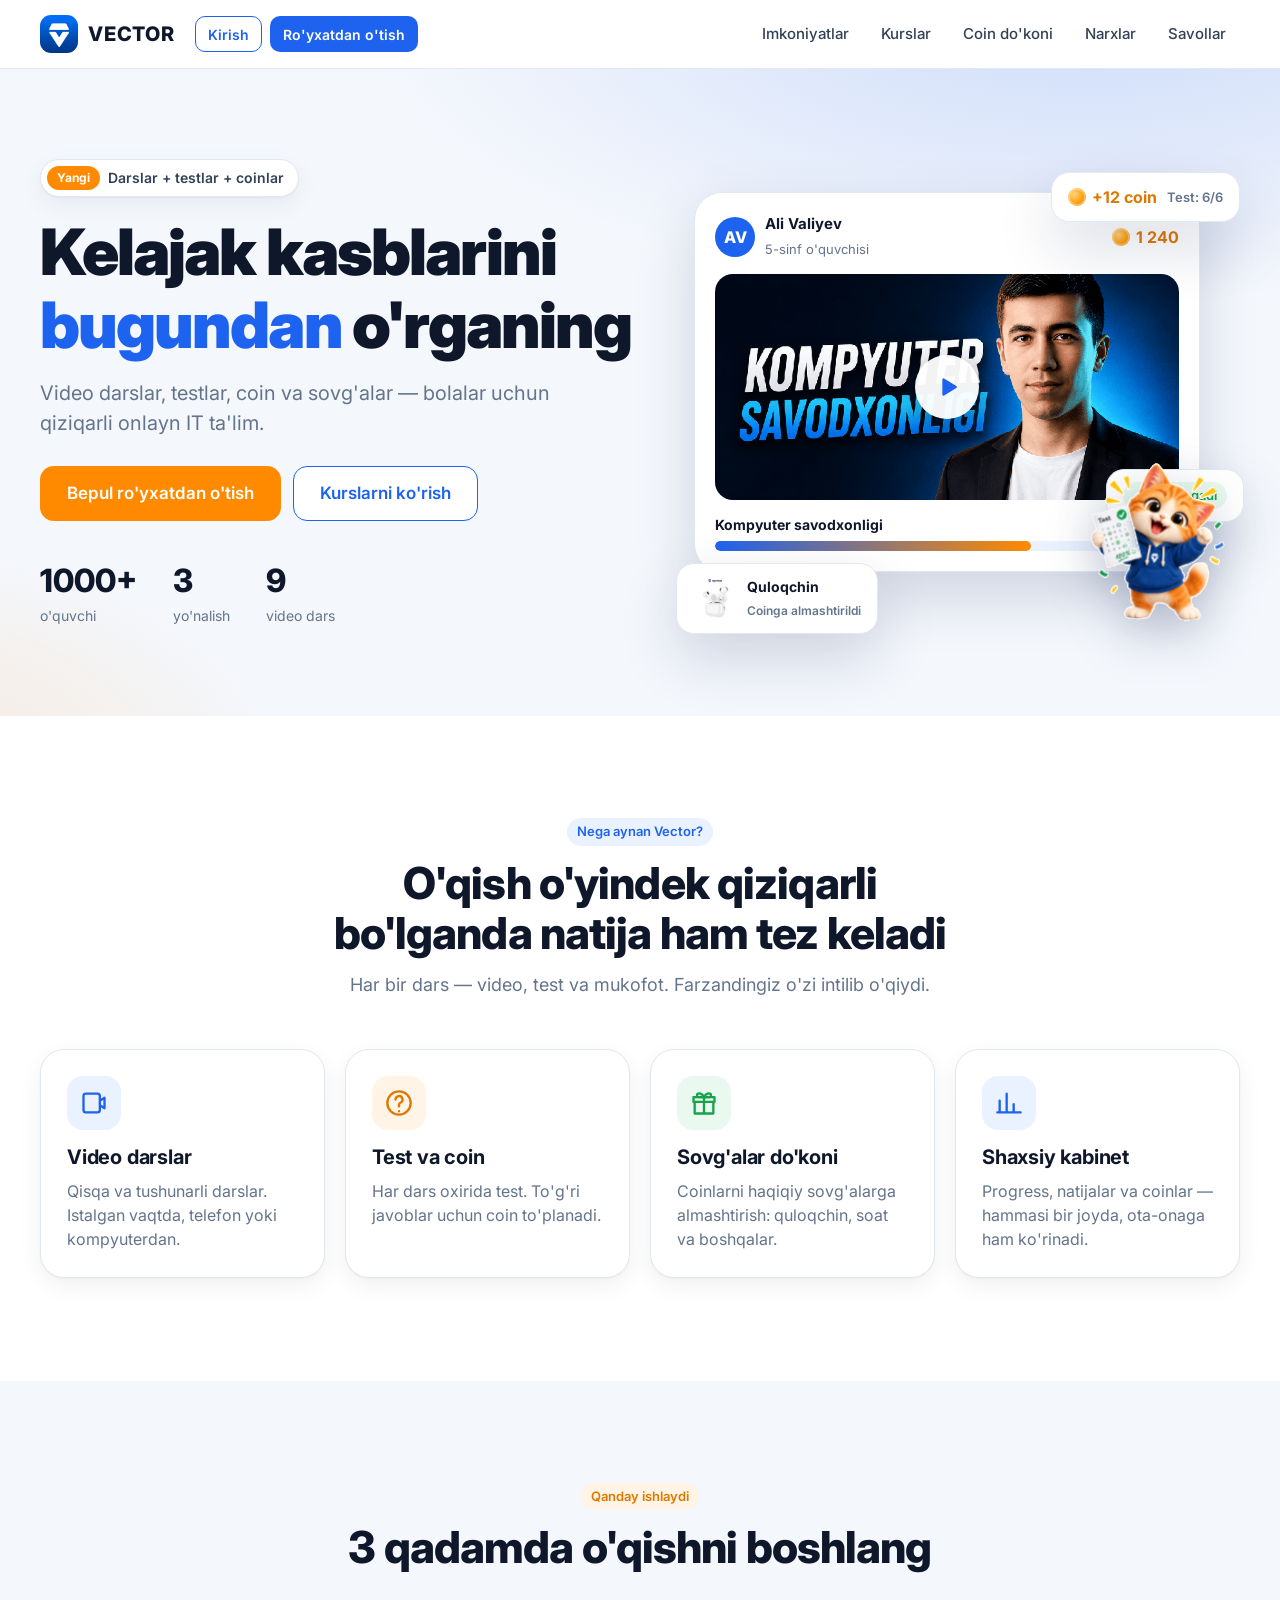
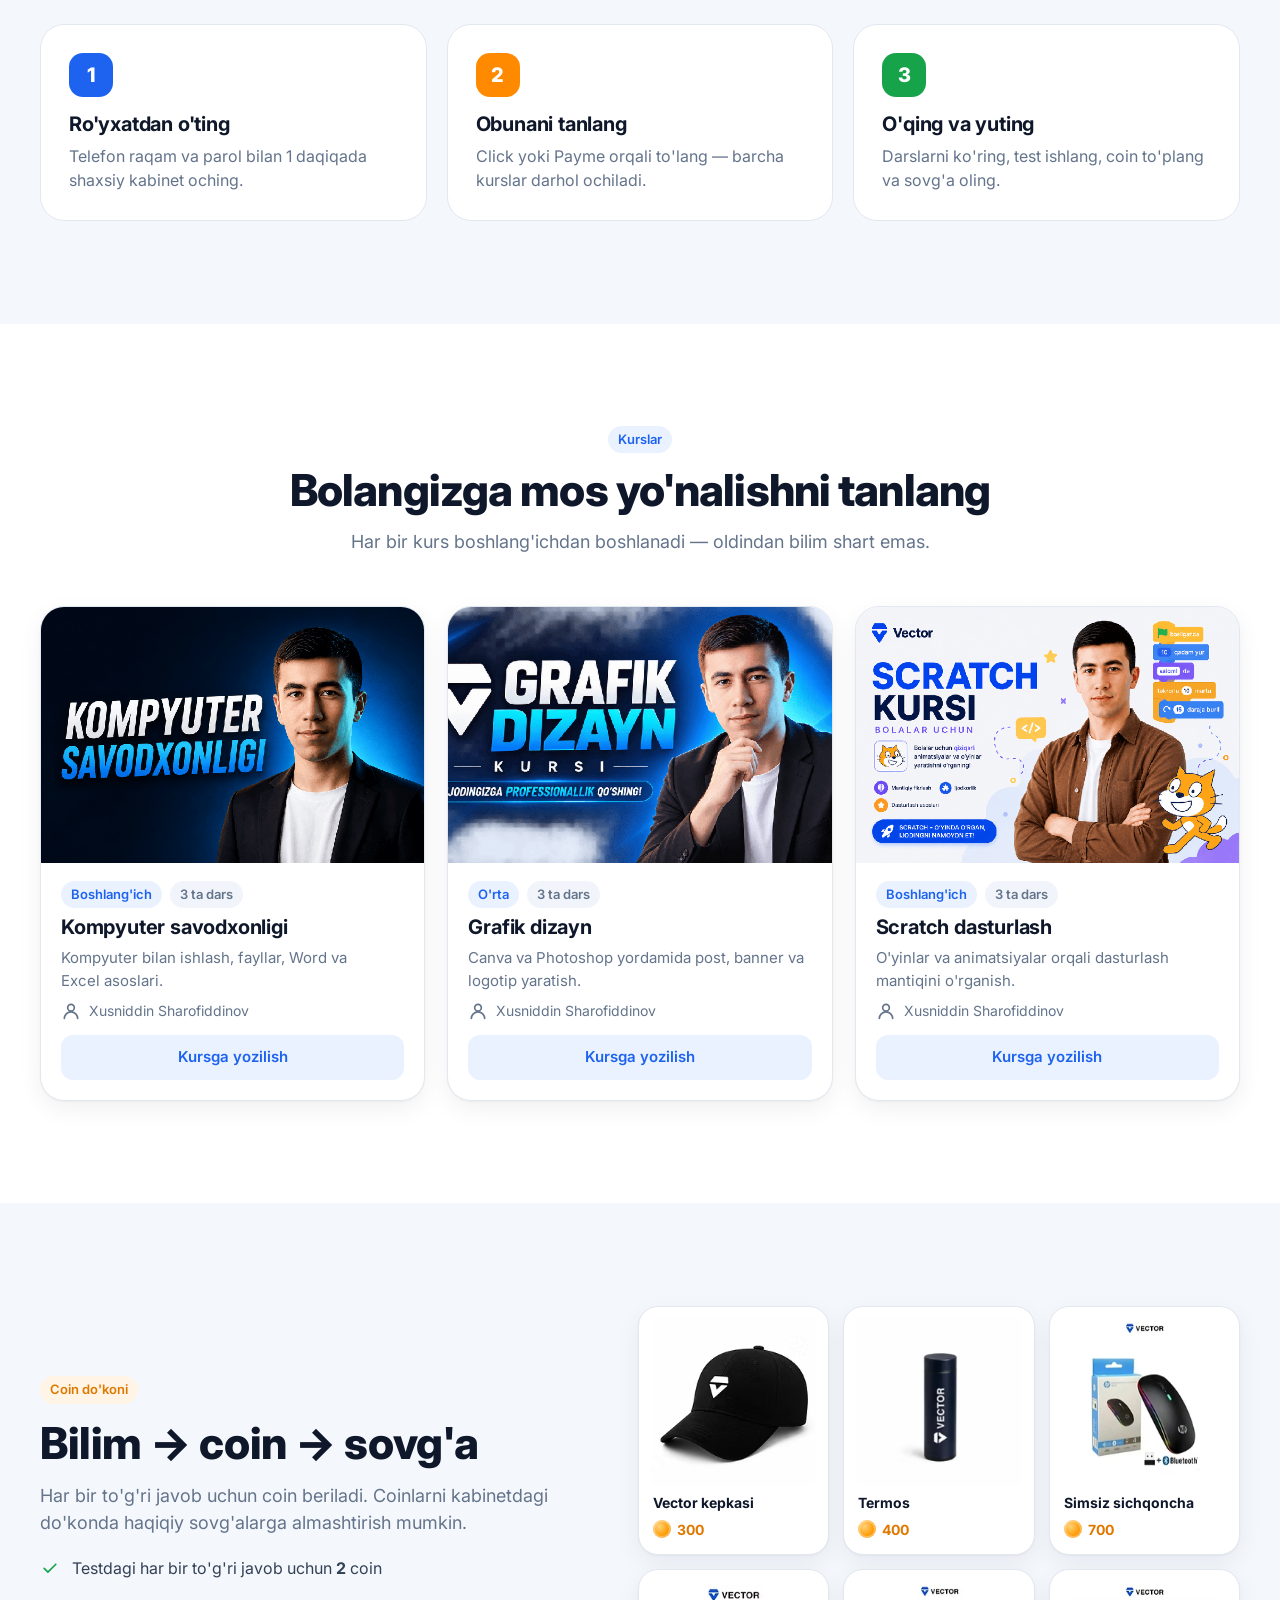
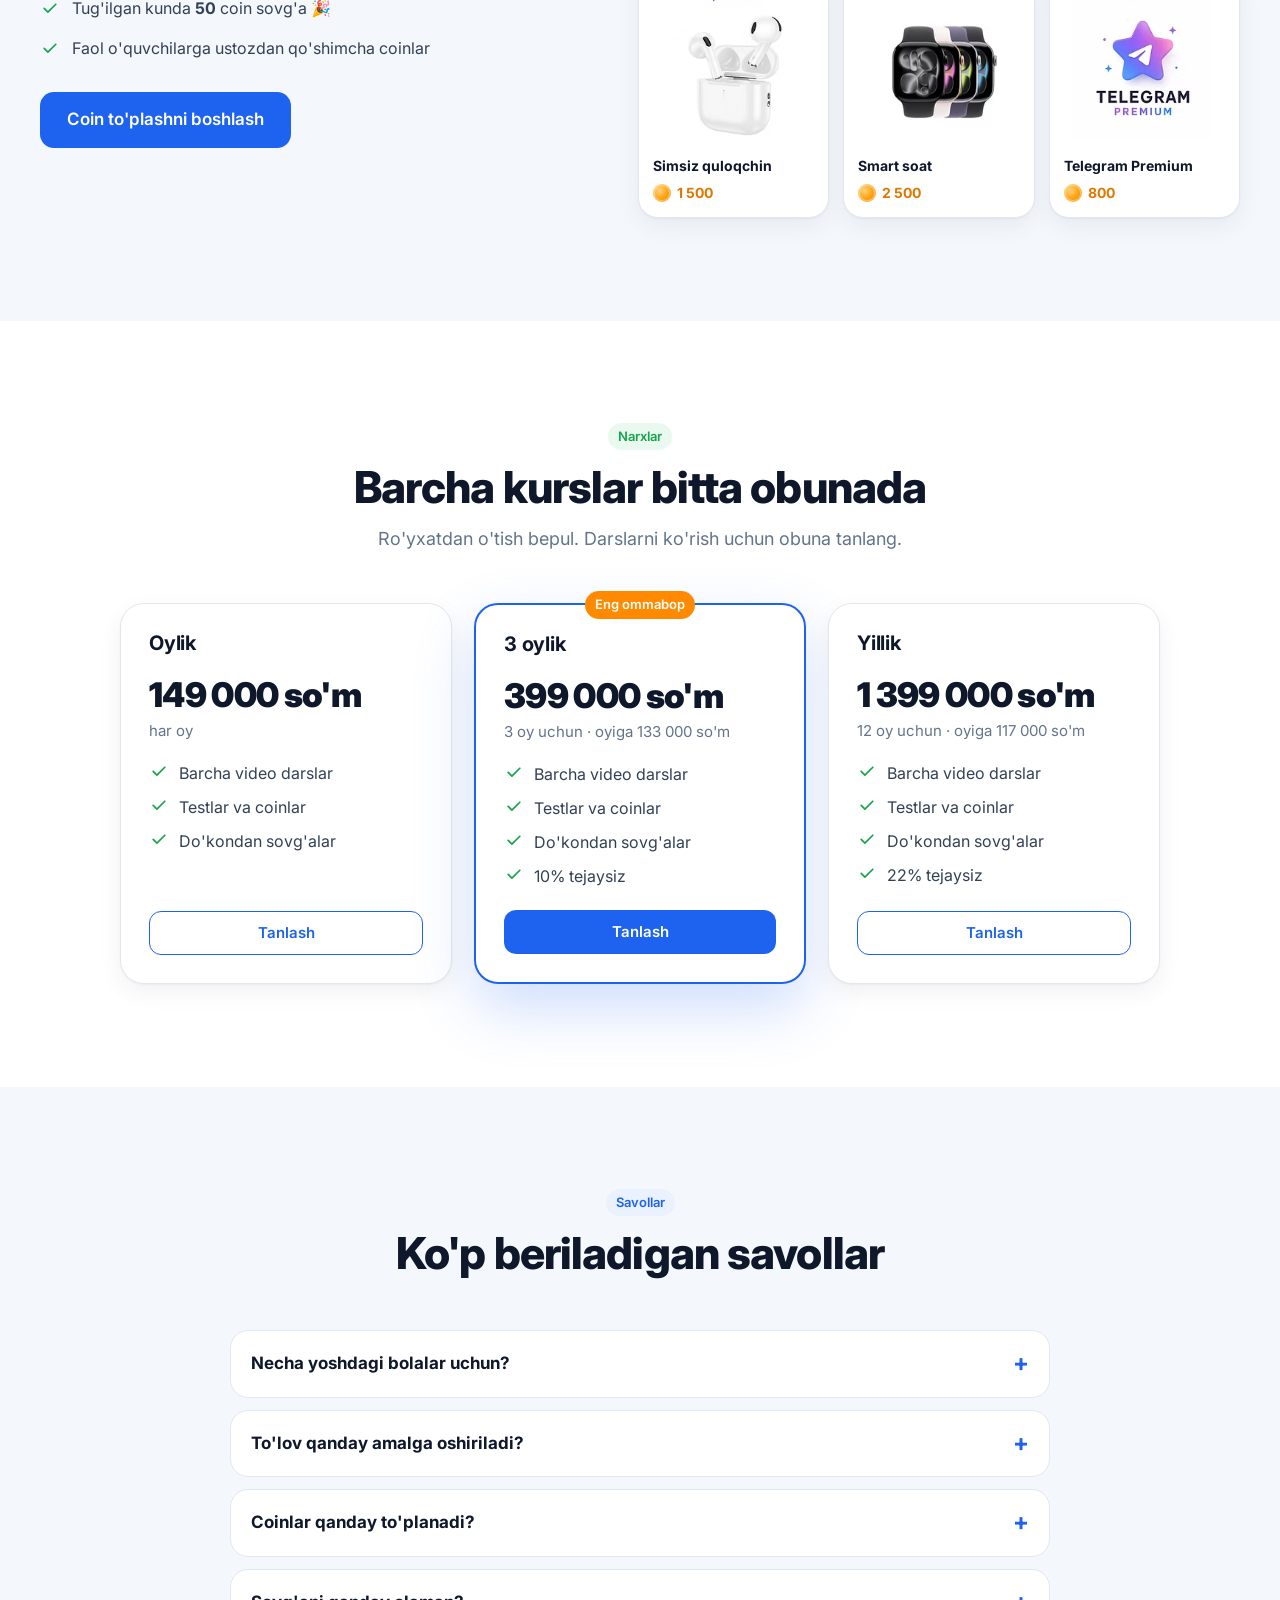
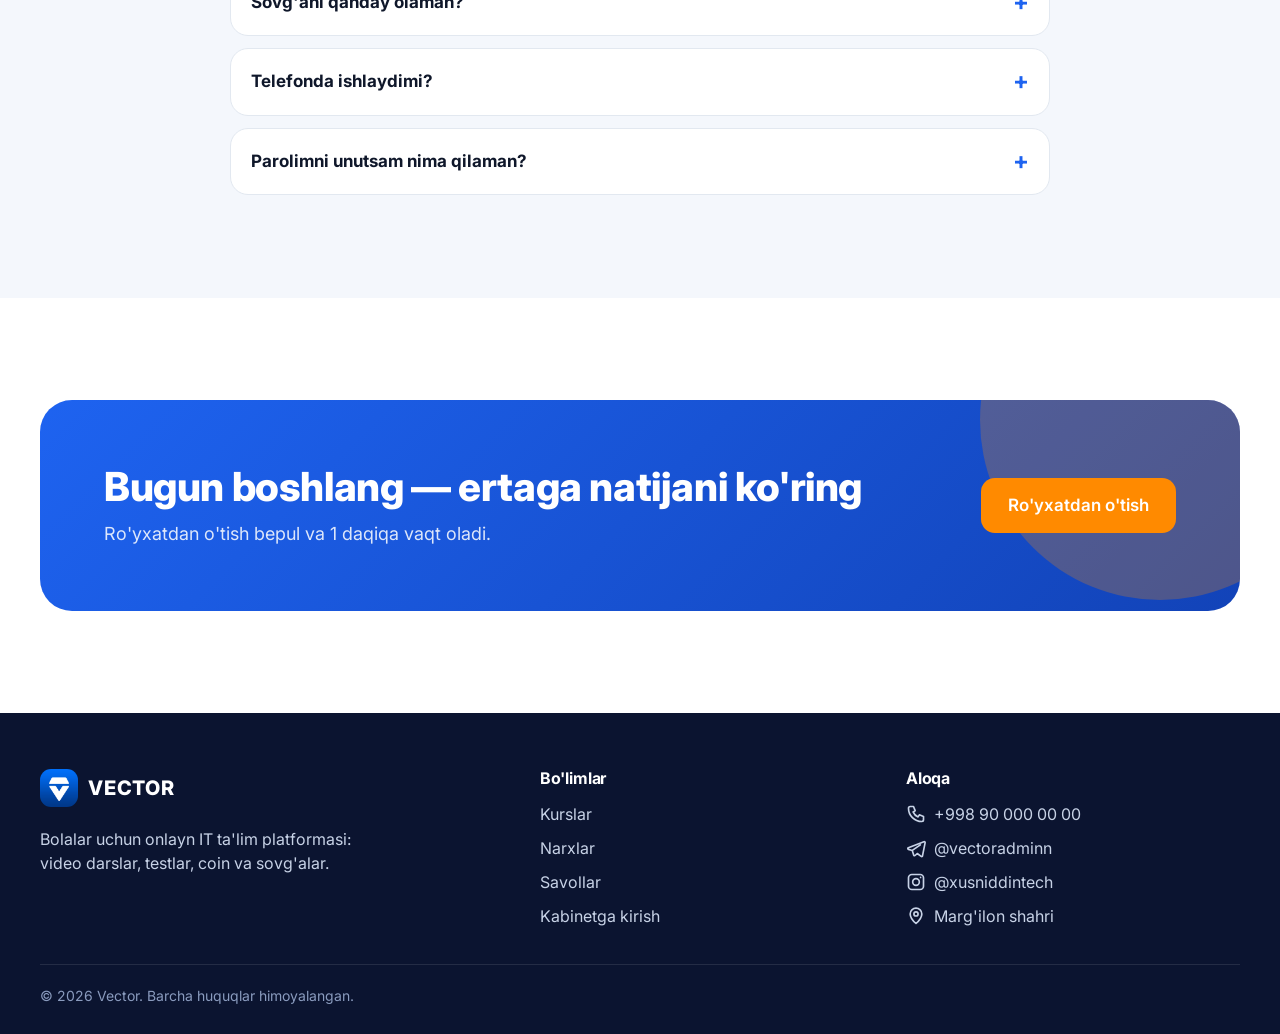
==== index.html @ 37193765 "Vector onlayn ta'lim platformasi: sayt, Apps Script backend, Click/Payme to'lov serveri - Sotuv sahi" ====
<!doctype html>
<html lang="uz">
<head>
<meta charset="utf-8">
<meta name="viewport" content="width=device-width, initial-scale=1">
<title>Vector — bolalar uchun onlayn IT ta'lim</title>
<meta name="description" content="Video darslar, testlar, coinlar va sovg'alar do'koni. Kompyuter savodxonligi, grafik dizayn, dasturlash — Vector onlayn ta'lim platformasi.">
<meta name="theme-color" content="#1E63F0">
<meta property="og:title" content="Vector — onlayn IT ta'lim">
<meta property="og:description" content="Video darslar, testlar, coin va sovg'alar — bolalar uchun qiziqarli onlayn IT ta'lim.">
<meta property="og:image" content="assets/img/vector-logo.png">
<link rel="icon" href="assets/img/vector-logo.png">
<link rel="preconnect" href="https://fonts.googleapis.com"><link rel="preconnect" href="https://fonts.gstatic.com" crossorigin>
<link href="https://fonts.googleapis.com/css2?family=Inter:wght@400;500;600;700;800;900&display=swap" rel="stylesheet">
<link rel="stylesheet" href="assets/css/app.css">
<style>
  body { background: var(--card); }
  /* sarlavha */
  .top { position: sticky; top: 0; z-index: 50; background: color-mix(in srgb, var(--card) 88%, transparent); backdrop-filter: blur(14px); -webkit-backdrop-filter: blur(14px); border-bottom: 1px solid var(--line); }
  .top .wrap { display: flex; align-items: center; justify-content: space-between; gap: 16px; min-height: 68px; }
  .top-left { display: flex; align-items: center; gap: clamp(10px, 2vw, 20px); }
  .auth-btns { display: flex; gap: 8px; }
  .nav { display: flex; gap: 4px; }
  .nav a { padding: 8px 14px; border-radius: 10px; color: var(--ink-2); font-weight: 500; font-size: 15px; }
  .nav a:hover { background: var(--blue-50); color: var(--blue); }
  @media (max-width: 960px) { .nav { display: none; } }
  @media (max-width: 520px) { .top .logo span { display: none; } .auth-btns .btn { padding: 8px 12px; font-size: 14px; } }

  /* hero */
  .hero { position: relative; overflow: hidden; background: radial-gradient(1200px 500px at 85% -10%, color-mix(in srgb, var(--blue) 18%, transparent), transparent 60%), radial-gradient(700px 400px at -10% 110%, color-mix(in srgb, var(--orange) 14%, transparent), transparent 60%), var(--bg); }
  .hero .wrap { display: grid; grid-template-columns: 1.05fr .95fr; gap: clamp(24px, 4vw, 56px); align-items: center; padding-block: clamp(40px, 7vw, 96px); }
  @media (max-width: 900px) { .hero .wrap { grid-template-columns: 1fr; } }
  .eyebrow { display: inline-flex; align-items: center; gap: 8px; padding: 6px 14px 6px 6px; border-radius: 999px; background: var(--card); border: 1px solid var(--line); font-size: 14px; font-weight: 600; color: var(--ink-2); box-shadow: var(--shadow); }
  .eyebrow b { background: var(--orange); color: #fff; padding: 3px 10px; border-radius: 999px; font-size: 12px; }
  .hero h1 { font-size: clamp(36px, 5.6vw, 64px); font-weight: 900; margin: 18px 0 16px; letter-spacing: -.03em; }
  .hero h1 em { font-style: normal; color: var(--blue); position: relative; }
  .hero h1 em::after { content: ''; position: absolute; left: 0; right: 0; bottom: .06em; height: .18em; background: var(--orange); opacity: .35; border-radius: 6px; z-index: -1; }
  .hero .lead { font-size: clamp(17px, 1.6vw, 20px); color: var(--muted); max-width: 560px; }
  .hero-cta { display: flex; flex-wrap: wrap; gap: 12px; margin-top: 28px; }
  .hero-stats { display: flex; gap: clamp(18px, 3vw, 36px); margin-top: 36px; flex-wrap: wrap; }
  .hero-stats div { display: flex; flex-direction: column; }
  .hero-stats strong { font-size: clamp(24px, 3vw, 32px); font-weight: 800; }
  .hero-stats span { color: var(--muted); font-size: 14px; }
  /* hero ko'rgazmasi */
  .show { position: relative; min-height: 440px; }
  .show .cab { position: absolute; inset: 20px 40px 40px 0; background: var(--card); border-radius: 28px; box-shadow: var(--shadow-lg); border: 1px solid var(--line); padding: 20px; display: flex; flex-direction: column; gap: 14px; }
  .show .cab-h { display: flex; align-items: center; gap: 10px; }
  .show .lesson { border-radius: 18px; overflow: hidden; position: relative; aspect-ratio: 16/9; background: #0b1e4f; }
  .show .lesson img { width: 100%; height: 100%; object-fit: cover; }
  .show .lesson .pl { position: absolute; inset: 0; display: grid; place-items: center; }
  .show .lesson .pl span { width: 64px; height: 64px; border-radius: 50%; background: rgba(255,255,255,.95); color: var(--blue); display: grid; place-items: center; box-shadow: 0 10px 30px rgba(0,0,0,.3); }
  .show .lesson .pl svg { width: 28px; height: 28px; fill: currentColor; }
  .float { position: absolute; background: var(--card); border-radius: 18px; box-shadow: var(--shadow-lg); border: 1px solid var(--line); padding: 12px 16px; display: flex; align-items: center; gap: 10px; font-weight: 600; animation: bob 5s ease-in-out infinite; }
  .float.f1 { right: 0; top: 0; }
  .float.f2 { right: -4px; bottom: 90px; animation-delay: -2s; }
  .float.f3 { left: -18px; bottom: -22px; animation-delay: -3.5s; }
  .cat { position: absolute; right: -16px; bottom: -10px; width: 170px; filter: drop-shadow(0 18px 24px rgba(11,30,79,.25)); }
  @keyframes bob { 50% { transform: translateY(-8px); } }
  @media (max-width: 520px) { .show { min-height: 380px; } .show .cab { inset: 30px 0 50px 0; } .cat { width: 120px; right: -8px; } .float.f3 { left: 0; } }

  /* bo'limlar */
  section.sec { padding-block: clamp(56px, 8vw, 104px); }
  .sec-h { text-align: center; max-width: 720px; margin: 0 auto clamp(32px, 4vw, 52px); display: flex; flex-direction: column; gap: 12px; align-items: center; }
  .sec-h h2 { font-size: clamp(28px, 3.6vw, 44px); font-weight: 800; letter-spacing: -.02em; }
  .sec-h p { color: var(--muted); font-size: 18px; }
  .alt { background: var(--bg); }
  .feat { display: grid; grid-template-columns: repeat(4, 1fr); gap: 20px; }
  @media (max-width: 960px) { .feat { grid-template-columns: repeat(2, 1fr); } }
  @media (max-width: 560px) { .feat { grid-template-columns: 1fr; } }
  .feat .card { padding: 26px; display: flex; flex-direction: column; gap: 10px; transition: transform .25s, box-shadow .25s; }
  .feat .card:hover { transform: translateY(-4px); box-shadow: var(--shadow-lg); }
  .feat .ico { width: 54px; height: 54px; border-radius: 16px; display: grid; place-items: center; margin-bottom: 6px; }
  .feat .ico .ic { width: 28px; height: 28px; }
  .feat h3 { font-size: 20px; }
  .feat p { color: var(--muted); }
  .steps { display: grid; grid-template-columns: repeat(3, 1fr); gap: 20px; counter-reset: s; }
  @media (max-width: 860px) { .steps { grid-template-columns: 1fr; } }
  .step { position: relative; padding: 28px; border-radius: var(--r-lg); background: var(--card); border: 1px solid var(--line); }
  .step::before { counter-increment: s; content: counter(s); width: 44px; height: 44px; border-radius: 14px; background: var(--blue); color: #fff; font-weight: 800; font-size: 20px; display: grid; place-items: center; margin-bottom: 16px; }
  .step:nth-child(2)::before { background: var(--orange); }
  .step:nth-child(3)::before { background: var(--green); }
  .step h3 { font-size: 20px; margin-bottom: 8px; }
  .step p { color: var(--muted); }
  .courses { display: grid; grid-template-columns: repeat(auto-fill, minmax(min(100%, 300px), 1fr)); gap: 22px; }
  .course { overflow: hidden; display: flex; flex-direction: column; transition: transform .25s, box-shadow .25s; }
  .course:hover { transform: translateY(-4px); box-shadow: var(--shadow-lg); }
  .course .img { aspect-ratio: 3/2; background: var(--blue-50); overflow: hidden; position: relative; }
  .course .img img { position: absolute; inset: 0; width: 100%; height: 100%; object-fit: cover; }
  .course .body { padding: 18px 20px 20px; display: flex; flex-direction: column; gap: 8px; flex: 1; }
  .course h3 { font-size: 20px; }
  .course p { color: var(--muted); font-size: 15px; flex: 1; }
  .shop-band { display: grid; grid-template-columns: 1fr 1.1fr; gap: clamp(24px, 4vw, 56px); align-items: center; }
  @media (max-width: 900px) { .shop-band { grid-template-columns: 1fr; } }
  .shop-band h2 { font-size: clamp(28px, 3.6vw, 44px); font-weight: 800; margin: 14px 0; }
  .shop-band ul { list-style: none; padding: 0; margin: 20px 0 0; display: flex; flex-direction: column; gap: 12px; }
  .shop-band li { display: flex; gap: 12px; align-items: flex-start; color: var(--ink-2); }
  .shop-band li .ic { color: var(--green); margin-top: 2px; }
  .gifts { display: grid; grid-template-columns: repeat(3, 1fr); gap: 14px; }
  .gift { background: #fff; border-radius: 20px; padding: 10px; border: 1px solid var(--line); display: flex; flex-direction: column; gap: 6px; box-shadow: var(--shadow); }
  .gift img { aspect-ratio: 1; object-fit: contain; border-radius: 12px; }
  .gift b { color: #0F172A; font-size: 14px; padding: 0 4px; white-space: nowrap; overflow: hidden; text-overflow: ellipsis; }
  .gift .coin { padding: 0 4px 4px; font-size: 14px; }
  .plans { display: grid; grid-template-columns: repeat(auto-fit, minmax(min(100%, 280px), 1fr)); gap: 22px; align-items: stretch; max-width: 1040px; margin-inline: auto; }
  .plan { padding: 28px; display: flex; flex-direction: column; gap: 14px; position: relative; }
  .plan.pop { border: 2px solid var(--blue); box-shadow: 0 24px 60px color-mix(in srgb, var(--blue) 22%, transparent); }
  .plan .tag { position: absolute; top: -14px; left: 50%; transform: translateX(-50%); }
  .plan h3 { font-size: 20px; }
  .plan .price { font-size: clamp(26px, 2.8vw, 34px); font-weight: 900; letter-spacing: -.02em; white-space: nowrap; }
  .plan .per { color: var(--muted); font-size: 15px; }
  .plan ul { list-style: none; padding: 0; margin: 4px 0 8px; display: flex; flex-direction: column; gap: 10px; flex: 1; }
  .plan li { display: flex; gap: 10px; color: var(--ink-2); }
  .plan li .ic { color: var(--green); }
  .faq { max-width: 820px; margin-inline: auto; display: flex; flex-direction: column; gap: 12px; }
  .faq details { background: var(--card); border: 1px solid var(--line); border-radius: 18px; padding: 4px 20px; }
  .faq summary { cursor: pointer; list-style: none; font-weight: 700; font-size: 17px; padding: 16px 0; display: flex; justify-content: space-between; gap: 12px; }
  .faq summary::-webkit-details-marker { display: none; }
  .faq summary::after { content: '+'; font-size: 24px; line-height: 1; color: var(--blue); transition: transform .2s; }
  .faq details[open] summary::after { transform: rotate(45deg); }
  .faq details p { color: var(--muted); padding-bottom: 18px; }
  .cta { background: linear-gradient(135deg, #1E63F0, #1243B8); color: #fff; border-radius: 32px; padding: clamp(32px, 6vw, 64px); display: grid; grid-template-columns: 1fr auto; gap: 24px; align-items: center; position: relative; overflow: hidden; }
  .cta::after { content: ''; position: absolute; width: 360px; height: 360px; border-radius: 50%; background: rgba(255,138,0,.25); right: -100px; top: -160px; }
  .cta h2 { font-size: clamp(26px, 3.4vw, 40px); font-weight: 800; position: relative; z-index: 1; }
  .cta p { color: rgba(255,255,255,.85); margin-top: 10px; font-size: 18px; position: relative; z-index: 1; }
  .cta .btn { position: relative; z-index: 1; }
  @media (max-width: 760px) { .cta { grid-template-columns: 1fr; } }
  footer { background: #0B1430; color: #C7D2E6; padding: 56px 0 28px; margin-top: clamp(56px, 8vw, 104px); }
  footer .cols { display: grid; grid-template-columns: 1.4fr 1fr 1fr; gap: 32px; }
  @media (max-width: 760px) { footer .cols { grid-template-columns: 1fr; } }
  footer h4 { color: #fff; font-size: 16px; margin-bottom: 14px; }
  footer a { color: #C7D2E6; display: inline-flex; align-items: center; gap: 8px; }
  footer a:hover { color: #FFB259; }
  footer .links { display: flex; flex-direction: column; gap: 10px; }
  footer .logo { color: #fff; }
  footer .copy { border-top: 1px solid rgba(255,255,255,.1); margin-top: 36px; padding-top: 20px; font-size: 14px; color: #8A9BBE; }
</style>
</head>
<body>
<header class="top">
  <div class="wrap">
    <div class="top-left">
      <a class="logo" href="index.html" aria-label="Vector — bosh sahifa"><img src="assets/img/vector-logo.png" alt=""><span>VECTOR</span></a>
      <div class="auth-btns" id="authBtns">
        <a class="btn btn-ghost btn-sm" href="kirish.html">Kirish</a>
        <a class="btn btn-primary btn-sm" href="kirish.html?mode=register">Ro'yxatdan o'tish</a>
      </div>
    </div>
    <nav class="nav" aria-label="Bo'limlar">
      <a href="#imkoniyatlar">Imkoniyatlar</a>
      <a href="#kurslar">Kurslar</a>
      <a href="#dokon">Coin do'koni</a>
      <a href="#narxlar">Narxlar</a>
      <a href="#savollar">Savollar</a>
    </nav>
  </div>
</header>

<main>
  <section class="hero">
    <div class="wrap">
      <div>
        <span class="eyebrow"><b>Yangi</b> Darslar + testlar + coinlar</span>
        <h1 id="heroTitle">Kelajak kasblarini <em>bugundan</em> o'rganing</h1>
        <p class="lead" id="heroText">Video darslar, testlar, coin va sovg'alar — bolalar uchun qiziqarli onlayn IT ta'lim.</p>
        <div class="hero-cta">
          <a class="btn btn-accent btn-lg" href="kirish.html?mode=register">Bepul ro'yxatdan o'tish</a>
          <a class="btn btn-ghost btn-lg" href="#kurslar">Kurslarni ko'rish</a>
        </div>
        <div class="hero-stats">
          <div><strong id="stStudents">1000+</strong><span>o'quvchi</span></div>
          <div><strong id="stCourses">3</strong><span>yo'nalish</span></div>
          <div><strong id="stLessons">9</strong><span>video dars</span></div>
        </div>
      </div>
      <div class="show" aria-hidden="true">
        <div class="cab">
          <div class="cab-h"><span class="avatar" style="width:40px;height:40px">AV</span><div><b style="display:block;font-size:15px">Ali Valiyev</b><span class="muted" style="font-size:13px">5-sinf o'quvchisi</span></div><span class="coin" style="margin-left:auto">1 240</span></div>
          <div class="lesson"><img src="assets/img/courses/kurs-1.png" alt=""><div class="pl"><span><svg viewBox="0 0 24 24"><path d="M8 5.5v13a1 1 0 0 0 1.5.86l10.5-6.5a1 1 0 0 0 0-1.72L9.5 4.64A1 1 0 0 0 8 5.5z"/></svg></span></div></div>
          <div><div class="row between" style="font-size:14px;margin-bottom:6px"><b>Kompyuter savodxonligi</b><span class="muted">68%</span></div><div class="progress"><i style="width:68%"></i></div></div>
        </div>
        <div class="float f1"><span class="coin">+12 coin</span><span class="muted" style="font-size:13px">Test: 6/6</span></div>
        <div class="float f2"><span class="badge green">✓ Dars tugadi</span></div>
        <div class="float f3"><img src="assets/img/gifts/g11.png" alt="" style="width:44px;height:44px;border-radius:10px;background:#fff"><div><b style="font-size:14px;display:block">Quloqchin</b><span class="muted" style="font-size:12px">Coinga almashtirildi</span></div></div>
        <img class="cat" src="assets/img/cat-happy.png" alt="">
      </div>
    </div>
  </section>

  <section class="sec" id="imkoniyatlar">
    <div class="wrap">
      <div class="sec-h"><span class="badge">Nega aynan Vector?</span><h2>O'qish o'yindek qiziqarli bo'lganda natija ham tez keladi</h2><p>Har bir dars — video, test va mukofot. Farzandingiz o'zi intilib o'qiydi.</p></div>
      <div class="feat">
        <div class="card"><span class="ico" style="background:var(--blue-50);color:var(--blue)" data-ic="video"></span><h3>Video darslar</h3><p>Qisqa va tushunarli darslar. Istalgan vaqtda, telefon yoki kompyuterdan.</p></div>
        <div class="card"><span class="ico" style="background:var(--orange-50);color:var(--orange-600)" data-ic="quiz"></span><h3>Test va coin</h3><p>Har dars oxirida test. To'g'ri javoblar uchun coin to'planadi.</p></div>
        <div class="card"><span class="ico" style="background:var(--green-50);color:var(--green)" data-ic="gift"></span><h3>Sovg'alar do'koni</h3><p>Coinlarni haqiqiy sovg'alarga almashtirish: quloqchin, soat va boshqalar.</p></div>
        <div class="card"><span class="ico" style="background:var(--blue-50);color:var(--blue)" data-ic="chart"></span><h3>Shaxsiy kabinet</h3><p>Progress, natijalar va coinlar — hammasi bir joyda, ota-onaga ham ko'rinadi.</p></div>
      </div>
    </div>
  </section>

  <section class="sec alt">
    <div class="wrap">
      <div class="sec-h"><span class="badge orange">Qanday ishlaydi</span><h2>3 qadamda o'qishni boshlang</h2></div>
      <div class="steps">
        <div class="step"><h3>Ro'yxatdan o'ting</h3><p>Telefon raqam va parol bilan 1 daqiqada shaxsiy kabinet oching.</p></div>
        <div class="step"><h3>Obunani tanlang</h3><p>Click yoki Payme orqali to'lang — barcha kurslar darhol ochiladi.</p></div>
        <div class="step"><h3>O'qing va yuting</h3><p>Darslarni ko'ring, test ishlang, coin to'plang va sovg'a oling.</p></div>
      </div>
    </div>
  </section>

  <section class="sec" id="kurslar">
    <div class="wrap">
      <div class="sec-h"><span class="badge">Kurslar</span><h2>Bolangizga mos yo'nalishni tanlang</h2><p>Har bir kurs boshlang'ichdan boshlanadi — oldindan bilim shart emas.</p></div>
      <div class="courses" id="courseList"></div>
    </div>
  </section>

  <section class="sec alt" id="dokon">
    <div class="wrap shop-band">
      <div>
        <span class="badge orange">Coin do'koni</span>
        <h2>Bilim → coin → sovg'a</h2>
        <p class="muted" style="font-size:18px">Har bir to'g'ri javob uchun coin beriladi. Coinlarni kabinetdagi do'konda haqiqiy sovg'alarga almashtirish mumkin.</p>
        <ul>
          <li><span data-ic="check"></span><span>Testdagi har bir to'g'ri javob uchun <b id="coinRate">2</b> coin</span></li>
          <li><span data-ic="check"></span><span>Tug'ilgan kunda <b id="bdayCoins">50</b> coin sovg'a 🎉</span></li>
          <li><span data-ic="check"></span><span>Faol o'quvchilarga ustozdan qo'shimcha coinlar</span></li>
        </ul>
        <a class="btn btn-primary btn-lg" style="margin-top:28px" href="kirish.html?mode=register">Coin to'plashni boshlash</a>
      </div>
      <div class="gifts" id="giftList"></div>
    </div>
  </section>

  <section class="sec" id="narxlar">
    <div class="wrap">
      <div class="sec-h"><span class="badge green">Narxlar</span><h2>Barcha kurslar bitta obunada</h2><p>Ro'yxatdan o'tish bepul. Darslarni ko'rish uchun obuna tanlang.</p></div>
      <div class="plans" id="planList"></div>
    </div>
  </section>

  <section class="sec alt" id="savollar">
    <div class="wrap">
      <div class="sec-h"><span class="badge">Savollar</span><h2>Ko'p beriladigan savollar</h2></div>
      <div class="faq">
        <details><summary>Necha yoshdagi bolalar uchun?</summary><p>Asosan 7–16 yoshdagi o'quvchilar uchun. Darslar oddiy tilda, boshlang'ich darajadan tushuntiriladi.</p></details>
        <details><summary>To'lov qanday amalga oshiriladi?</summary><p>Kabinetdagi "Obuna" bo'limidan tarifni tanlab, Click yoki Payme orqali to'laysiz. To'lovdan so'ng obuna avtomatik ochiladi.</p></details>
        <details><summary>Coinlar qanday to'planadi?</summary><p>Har bir dars oxiridagi testda to'g'ri javoblar uchun (birinchi urinishda), tug'ilgan kunda va faollik uchun ustoz tomonidan beriladi.</p></details>
        <details><summary>Sovg'ani qanday olaman?</summary><p>Kabinetdagi do'kondan sovg'ani tanlaysiz, coinlar yechiladi. Admin siz bilan bog'lanib, sovg'ani topshiradi.</p></details>
        <details><summary>Telefonda ishlaydimi?</summary><p>Ha. Sayt telefon, planshet va kompyuterda bir xil qulay ishlaydi.</p></details>
        <details><summary>Parolimni unutsam nima qilaman?</summary><p>Telegram orqali admin bilan bog'laning — u sizga yangi vaqtinchalik parol beradi.</p></details>
      </div>
    </div>
  </section>

  <div class="wrap" style="margin-top:clamp(56px,8vw,104px)">
    <div class="cta"><div><h2>Bugun boshlang — ertaga natijani ko'ring</h2><p>Ro'yxatdan o'tish bepul va 1 daqiqa vaqt oladi.</p></div><a class="btn btn-accent btn-lg" href="kirish.html?mode=register">Ro'yxatdan o'tish</a></div>
  </div>
</main>

<footer>
  <div class="wrap">
    <div class="cols">
      <div><a class="logo" href="index.html"><img src="assets/img/vector-logo.png" alt=""><span>VECTOR</span></a><p style="margin-top:14px;max-width:340px">Bolalar uchun onlayn IT ta'lim platformasi: video darslar, testlar, coin va sovg'alar.</p></div>
      <div><h4>Bo'limlar</h4><div class="links"><a href="#kurslar">Kurslar</a><a href="#narxlar">Narxlar</a><a href="#savollar">Savollar</a><a href="kirish.html">Kabinetga kirish</a></div></div>
      <div><h4>Aloqa</h4><div class="links" id="contacts"></div></div>
    </div>
    <div class="copy">© <span id="year"></span> Vector. Barcha huquqlar himoyalangan.</div>
  </div>
</footer>

<script src="assets/js/config.js"></script>
<script src="assets/js/api.js"></script>
<script>
(function () {
  const { esc, money, num, icon, safeUrl } = VX;
  document.querySelectorAll('[data-ic]').forEach(el => { el.innerHTML = icon(el.dataset.ic) + el.innerHTML; });
  document.getElementById('year').textContent = new Date().getFullYear();
  if (VX.token()) document.getElementById('authBtns').innerHTML = '<a class="btn btn-primary btn-sm" href="kabinet.html">Kabinetga o\'tish</a>';

  // Server ulanmagan bo'lsa ham sahifa to'liq ko'rinishi uchun namunaviy ma'lumot
  const SAMPLE = {
    settings: { hero_title: "Kelajak kasblarini bugundan o'rganing", hero_text: "Video darslar, testlar, coin va sovg'alar — bolalar uchun qiziqarli onlayn IT ta'lim.", phone: '+998 90 000 00 00', telegram: 'vectoradminn', instagram: 'xusniddintech', address: "Marg'ilon shahri", coin_per_correct: '2', birthday_coins: '50' },
    stats: { students: 0, courses: 3, lessons: 9 },
    courses: [
      { title: 'Kompyuter savodxonligi', desc: 'Kompyuter bilan ishlash, fayllar, Word va Excel asoslari.', image: 'assets/img/courses/kurs-1.png', level: "Boshlang'ich", lessons: 3, teacher: 'Xusniddin Sharofiddinov' },
      { title: 'Grafik dizayn', desc: 'Canva va Photoshop yordamida post, banner va logotip yaratish.', image: 'assets/img/courses/kurs-3.png', level: "O'rta", lessons: 3, teacher: 'Xusniddin Sharofiddinov' },
      { title: 'Scratch dasturlash', desc: "O'yinlar va animatsiyalar orqali dasturlash mantiqini o'rganish.", image: 'assets/img/courses/kurs-5.png', level: "Boshlang'ich", lessons: 3, teacher: 'Xusniddin Sharofiddinov' }],
    plans: [
      { name: 'Oylik', months: 1, price: 149000, features: ['Barcha video darslar', 'Testlar va coinlar', "Do'kondan sovg'alar"] },
      { name: '3 oylik', months: 3, price: 399000, popular: true, features: ['Barcha video darslar', 'Testlar va coinlar', "Do'kondan sovg'alar", '10% tejaysiz'] },
      { name: 'Yillik', months: 12, price: 1399000, features: ['Barcha video darslar', 'Testlar va coinlar', "Do'kondan sovg'alar", '22% tejaysiz'] }],
    products: [['Vector kepkasi', 300, 'g02'], ['Termos', 400, 'g03'], ['Simsiz sichqoncha', 700, 'g04'], ['Simsiz quloqchin', 1500, 'g11'], ['Smart soat', 2500, 'g10'], ['Telegram Premium', 800, 'g14']]
      .map(([name, price, g]) => ({ name, price, image: 'assets/img/gifts/' + g + '.png' }))
  };

  function render(d) {
    const s = d.settings || {};
    if (s.hero_title) {
      // sarlavhadagi bitta so'zni ajratib ko'rsatamiz
      const w = s.hero_title.split(' '), k = Math.min(w.length - 1, Math.max(1, Math.floor(w.length / 2)));
      document.getElementById('heroTitle').innerHTML = w.map((x, i) => i === k ? '<em>' + esc(x) + '</em>' : esc(x)).join(' ');
    }
    if (s.hero_text) document.getElementById('heroText').textContent = s.hero_text;
    const st = d.stats || {};
    if (st.students >= 50) document.getElementById('stStudents').textContent = num(st.students) + '+';
    document.getElementById('stCourses').textContent = st.courses || (d.courses || []).length;
    document.getElementById('stLessons').textContent = st.lessons || 0;
    document.getElementById('coinRate').textContent = s.coin_per_correct || 2;
    document.getElementById('bdayCoins').textContent = s.birthday_coins || 50;

    document.getElementById('courseList').innerHTML = (d.courses || []).map(c => `
      <article class="card course">
        <div class="img">${safeUrl(c.image) ? `<img src="${esc(c.image)}" alt="${esc(c.title)} kursi" loading="lazy">` : ''}</div>
        <div class="body">
          <div class="row" style="gap:8px">${c.level ? `<span class="badge">${esc(c.level)}</span>` : ''}<span class="badge gray">${Number(c.lessons) || 0} ta dars</span></div>
          <h3>${esc(c.title)}</h3><p>${esc(c.desc)}</p>
          ${c.teacher ? `<div class="row muted" style="font-size:14px;gap:8px">${icon('user')} ${esc(c.teacher)}</div>` : ''}
          <a class="btn btn-soft" href="kirish.html?mode=register" style="margin-top:6px">Kursga yozilish</a>
        </div>
      </article>`).join('') || '<p class="muted" style="text-align:center">Kurslar tez orada qo\'shiladi.</p>';

    document.getElementById('giftList').innerHTML = (d.products || []).slice(0, 6).map(p => `
      <div class="gift">${safeUrl(p.image) ? `<img src="${esc(p.image)}" alt="${esc(p.name)}" loading="lazy">` : ''}<b>${esc(p.name)}</b><span class="coin">${num(p.price)}</span></div>`).join('');

    document.getElementById('planList').innerHTML = (d.plans || []).map(p => `
      <div class="card plan ${p.popular ? 'pop' : ''}">
        ${p.popular ? '<span class="badge orange tag" style="background:var(--orange);color:#fff">Eng ommabop</span>' : ''}
        <h3>${esc(p.name)}</h3>
        <div><div class="price">${money(p.price)}</div><div class="per">${p.months > 1 ? p.months + ' oy uchun · oyiga ' + money(Math.round(p.price / p.months / 1000) * 1000) : 'har oy'}</div></div>
        <ul>${(p.features || []).map(f => `<li>${icon('check')}<span>${esc(f)}</span></li>`).join('')}</ul>
        <a class="btn ${p.popular ? 'btn-primary' : 'btn-ghost'} btn-block" href="kirish.html?mode=register">Tanlash</a>
      </div>`).join('');

    const c = [];
    if (s.phone) c.push(`<a href="tel:${esc(s.phone.replace(/[^+\d]/g, ''))}">${icon('phone')} ${esc(s.phone)}</a>`);
    if (s.telegram) c.push(`<a href="https://t.me/${esc(s.telegram.replace(/^@/, ''))}" target="_blank" rel="noopener">${icon('tg')} @${esc(s.telegram.replace(/^@/, ''))}</a>`);
    if (s.instagram) c.push(`<a href="https://instagram.com/${esc(s.instagram.replace(/^@/, ''))}" target="_blank" rel="noopener">${icon('insta')} @${esc(s.instagram.replace(/^@/, ''))}</a>`);
    if (s.address) c.push(`<span style="display:inline-flex;gap:8px;align-items:center">${icon('pin')} ${esc(s.address)}</span>`);
    document.getElementById('contacts').innerHTML = c.join('');
  }

  render(VX.cachedPublic() || SAMPLE);
  VX.publicData().then(render).catch(() => {});
})();
</script>
</body>
</html>
---- assets/css/app.css ----
/* VECTOR — umumiy dizayn tizimi */
:root {
  --blue: #1E63F0; --blue-600: #1552CF; --blue-50: #EAF2FF; --blue-100: #D6E5FF;
  --orange: #FF8A00; --orange-600: #E07800; --orange-50: #FFF4E5;
  --green: #16A34A; --green-50: #E9F9EF; --red: #DC2626; --red-50: #FDECEC;
  --ink: #0F172A; --ink-2: #334155; --muted: #64748B; --line: #E2E8F0;
  --bg: #F4F7FC; --card: #FFFFFF; --soft: #F1F5FB;
  --shadow: 0 1px 2px rgba(15,23,42,.04), 0 8px 24px rgba(15,23,42,.06);
  --shadow-lg: 0 24px 60px rgba(11,30,79,.16);
  --r: 16px; --r-lg: 24px;
  --font: 'Inter', system-ui, -apple-system, 'Segoe UI', Roboto, sans-serif;
  color-scheme: light;
}
[data-theme="dark"] {
  --blue: #4C8DFF; --blue-600: #3A7BF0; --blue-50: #172440; --blue-100: #1E3157;
  --orange: #FF9A2E; --orange-600: #F08A1E; --orange-50: #3A2610;
  --green: #34D399; --green-50: #0F2E22; --red: #F87171; --red-50: #3A1616;
  --ink: #E8EEF8; --ink-2: #C3CEDF; --muted: #94A3B8; --line: #263248;
  --bg: #0B1220; --card: #121B2E; --soft: #18233A;
  --shadow: 0 1px 2px rgba(0,0,0,.3), 0 8px 24px rgba(0,0,0,.25);
  --shadow-lg: 0 24px 60px rgba(0,0,0,.45);
  color-scheme: dark;
}
*, *::before, *::after { box-sizing: border-box; }
html { -webkit-text-size-adjust: 100%; scroll-behavior: smooth; }
body { margin: 0; font-family: var(--font); color: var(--ink); background: var(--bg); line-height: 1.5; -webkit-font-smoothing: antialiased; }
img { max-width: 100%; display: block; }
a { color: var(--blue); text-decoration: none; }
a:hover { color: var(--orange-600); }
button, input, select, textarea { font: inherit; color: inherit; }
h1, h2, h3, h4 { line-height: 1.15; margin: 0; letter-spacing: -.01em; text-wrap: balance; }
p { margin: 0; text-wrap: pretty; }
:focus-visible { outline: 3px solid color-mix(in srgb, var(--blue) 45%, transparent); outline-offset: 2px; border-radius: 8px; }
.sr { position: absolute !important; width: 1px; height: 1px; overflow: hidden; clip: rect(0 0 0 0); white-space: nowrap; }
.wrap { width: min(1200px, 100% - 32px); margin-inline: auto; }

/* tugmalar */
.btn { display: inline-flex; align-items: center; justify-content: center; gap: 8px; min-height: 44px; padding: 10px 18px; border-radius: 12px; border: 1.5px solid transparent; font-weight: 600; font-size: 15px; cursor: pointer; text-decoration: none; transition: background .2s, color .2s, transform .15s, box-shadow .2s, border-color .2s; white-space: nowrap; }
.btn:active { transform: translateY(1px); }
.btn[disabled], .btn.is-busy { opacity: .6; cursor: not-allowed; }
.btn-primary { background: var(--blue); color: #fff; }
.btn-primary:hover { background: var(--blue-600); color: #fff; }
.btn-accent { background: var(--orange); color: #fff; }
.btn-accent:hover { background: var(--orange-600); color: #fff; }
.btn-ghost { background: var(--card); color: var(--blue); border-color: var(--blue); }
.btn-ghost:hover { background: var(--blue-50); color: var(--blue); }
.btn-soft { background: var(--blue-50); color: var(--blue); }
.btn-soft:hover { background: var(--blue-100); color: var(--blue); }
.btn-plain { background: transparent; color: var(--ink-2); }
.btn-plain:hover { background: var(--soft); color: var(--ink); }
.btn-danger { background: var(--red-50); color: var(--red); }
.btn-danger:hover { background: var(--red); color: #fff; }
.btn-lg { min-height: 54px; padding: 14px 26px; font-size: 17px; border-radius: 14px; }
.btn-sm { min-height: 36px; padding: 6px 12px; font-size: 14px; border-radius: 10px; }
.btn-block { width: 100%; }
.icon-btn { width: 40px; height: 40px; border-radius: 12px; border: 0; background: var(--soft); color: var(--ink-2); display: inline-grid; place-items: center; cursor: pointer; }
.icon-btn:hover { background: var(--blue-50); color: var(--blue); }
.ic { width: 20px; height: 20px; flex: none; }

/* kartalar va shakllar */
.card { background: var(--card); border-radius: var(--r-lg); box-shadow: var(--shadow); border: 1px solid var(--line); }
.pad { padding: clamp(16px, 3vw, 24px); }
.field { display: flex; flex-direction: column; gap: 6px; }
.field > span, .label { font-size: 14px; font-weight: 600; color: var(--ink-2); }
.input, .select, .textarea { width: 100%; min-height: 48px; padding: 12px 14px; border-radius: 12px; border: 1.5px solid var(--line); background: var(--card); color: var(--ink); outline: none; transition: border-color .2s, box-shadow .2s; }
.textarea { min-height: 96px; resize: vertical; }
.input:focus, .select:focus, .textarea:focus { border-color: var(--blue); box-shadow: 0 0 0 4px color-mix(in srgb, var(--blue) 15%, transparent); }
.input::placeholder { color: color-mix(in srgb, var(--muted) 80%, transparent); }
.hint { font-size: 13px; color: var(--muted); }
.err { font-size: 14px; color: var(--red); background: var(--red-50); padding: 10px 12px; border-radius: 10px; }
.ok-msg { font-size: 14px; color: var(--green); background: var(--green-50); padding: 10px 12px; border-radius: 10px; }
.badge { display: inline-flex; align-items: center; gap: 6px; padding: 4px 10px; border-radius: 999px; font-size: 13px; font-weight: 600; background: var(--blue-50); color: var(--blue); }
.badge.orange { background: var(--orange-50); color: var(--orange-600); }
.badge.green { background: var(--green-50); color: var(--green); }
.badge.red { background: var(--red-50); color: var(--red); }
.badge.gray { background: var(--soft); color: var(--muted); }
.coin { display: inline-flex; align-items: center; gap: 6px; font-weight: 700; color: var(--orange-600); }
.coin::before { content: ''; width: 18px; height: 18px; border-radius: 50%; background: radial-gradient(circle at 35% 35%, #FFD27A, #FF9A00 60%, #E07800); box-shadow: inset 0 0 0 2px rgba(255,255,255,.35); flex: none; }
.grid { display: grid; gap: clamp(14px, 2vw, 24px); }
.muted { color: var(--muted); }
.row { display: flex; align-items: center; gap: 12px; }
.between { justify-content: space-between; }
.wrap-row { flex-wrap: wrap; }
.stack { display: flex; flex-direction: column; gap: 12px; }
.progress { height: 10px; border-radius: 999px; background: var(--blue-50); overflow: hidden; }
.progress > i { display: block; height: 100%; border-radius: inherit; background: linear-gradient(90deg, var(--blue), var(--orange)); transition: width .6s ease; }
.avatar { width: 44px; height: 44px; border-radius: 50%; background: var(--blue); color: #fff; display: grid; place-items: center; font-weight: 800; overflow: hidden; flex: none; }
.avatar img { width: 100%; height: 100%; object-fit: cover; }
.empty { padding: 40px 16px; text-align: center; color: var(--muted); display: flex; flex-direction: column; align-items: center; gap: 10px; }
.empty img { width: 150px; }
.skeleton { background: linear-gradient(90deg, var(--soft) 25%, var(--line) 50%, var(--soft) 75%); background-size: 200% 100%; animation: sk 1.2s infinite; border-radius: 12px; }
@keyframes sk { to { background-position: -200% 0; } }

/* jadval */
.table-wrap { overflow-x: auto; border-radius: var(--r); border: 1px solid var(--line); background: var(--card); }
table.t { width: 100%; border-collapse: collapse; font-size: 14px; }
table.t th { text-align: left; font-weight: 600; color: var(--muted); background: var(--soft); padding: 10px 12px; white-space: nowrap; }
table.t td { padding: 10px 12px; border-top: 1px solid var(--line); vertical-align: middle; }
table.t tr:hover td { background: color-mix(in srgb, var(--blue-50) 50%, transparent); }

/* modal va xabar */
.modal-bg { position: fixed; inset: 0; z-index: 100; background: rgba(11,30,79,.5); backdrop-filter: blur(4px); display: grid; place-items: center; padding: 16px; animation: fade .2s; }
.modal { width: min(520px, 100%); max-height: calc(100vh - 32px); overflow: auto; background: var(--card); border-radius: var(--r-lg); box-shadow: var(--shadow-lg); padding: clamp(20px, 4vw, 28px); animation: pop .22s ease-out; }
.modal.wide { width: min(860px, 100%); }
.modal h2 { font-size: 22px; margin-bottom: 6px; }
@keyframes fade { from { opacity: 0; } }
@keyframes pop { from { opacity: 0; transform: translateY(10px) scale(.98); } }
.toast-box { position: fixed; z-index: 200; left: 50%; bottom: 24px; transform: translateX(-50%); display: flex; flex-direction: column; gap: 8px; width: min(420px, calc(100% - 32px)); pointer-events: none; }
.toast { pointer-events: auto; padding: 12px 16px; border-radius: 14px; background: var(--ink); color: var(--card); font-weight: 500; box-shadow: var(--shadow-lg); animation: pop .2s; }
.toast.error { background: var(--red); color: #fff; }
.toast.success { background: var(--green); color: #fff; }

/* logotip */
.logo { display: inline-flex; align-items: center; gap: 10px; color: var(--ink); font-weight: 800; font-size: 20px; letter-spacing: .04em; }
.logo img { width: 38px; height: 38px; border-radius: 11px; }
.logo:hover { color: var(--ink); }

@media (prefers-reduced-motion: reduce) { *, *::before, *::after { animation: none !important; transition: none !important; scroll-behavior: auto !important; } }
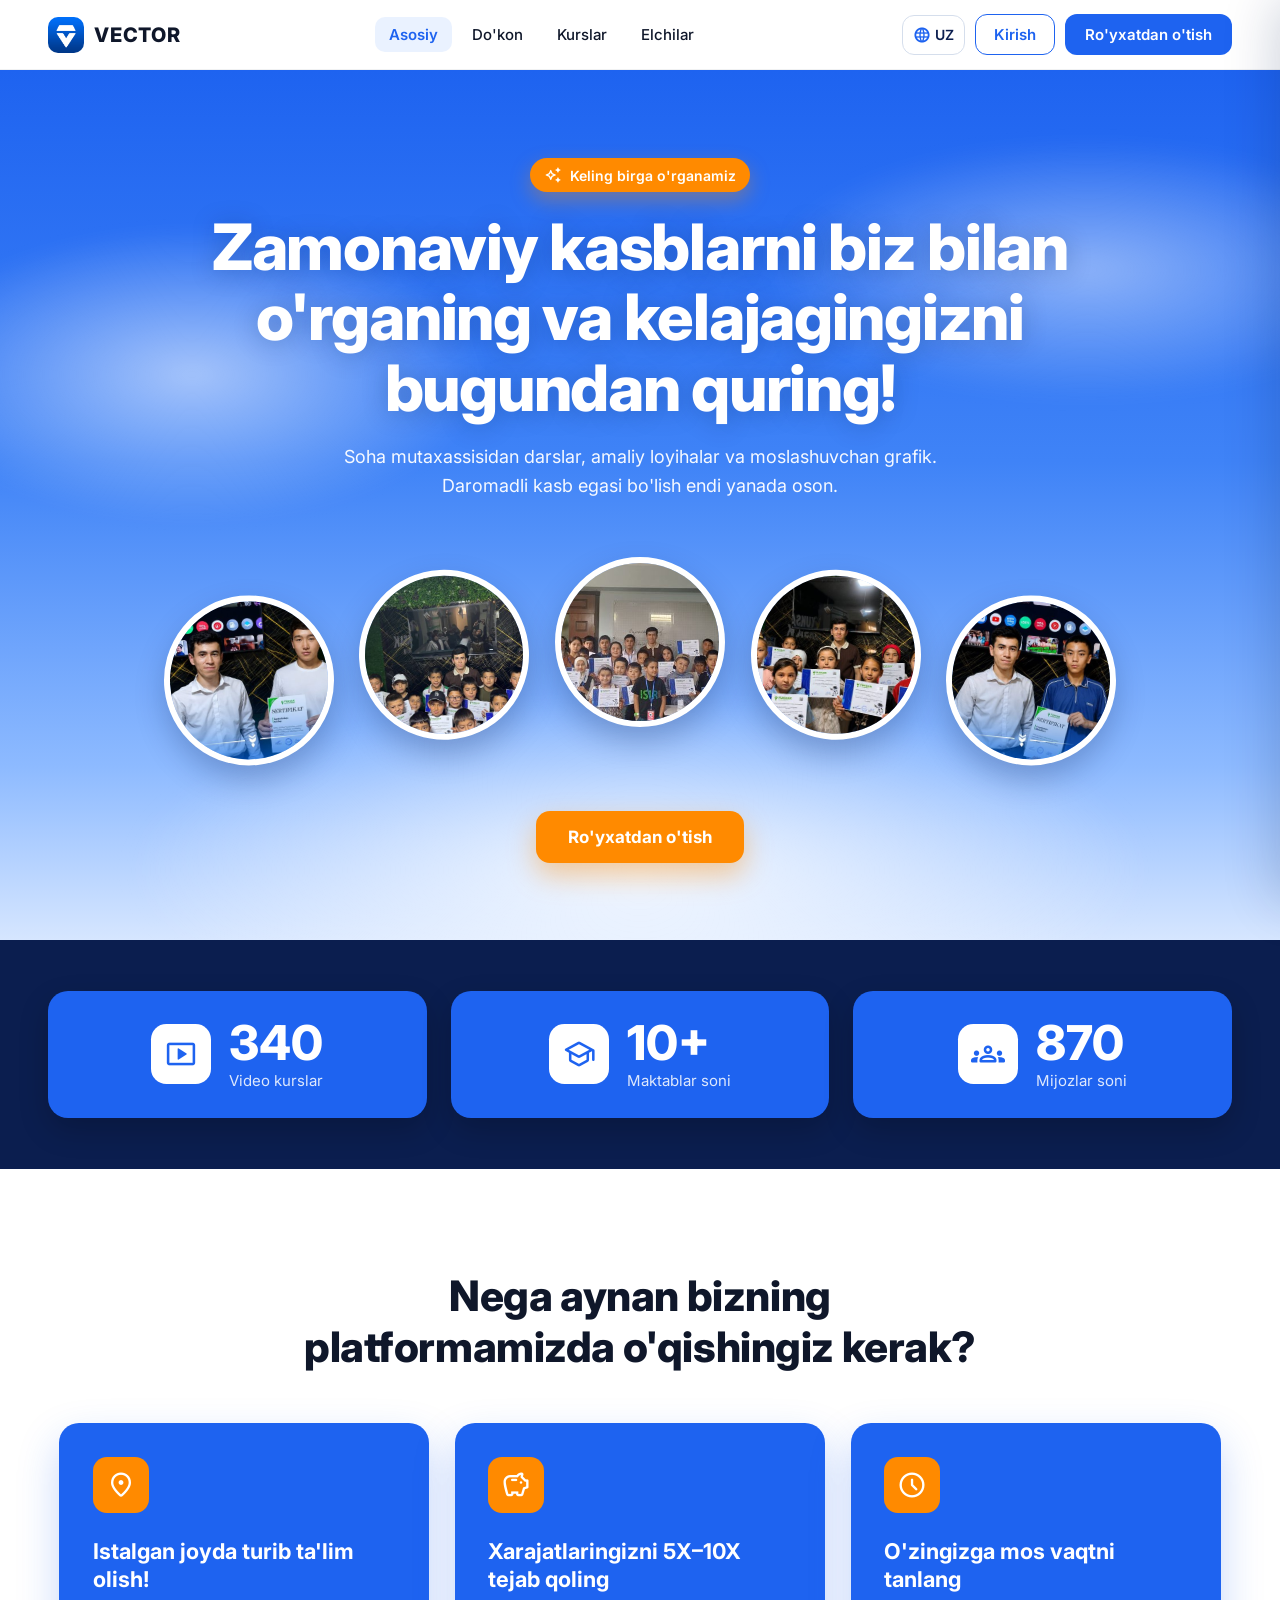
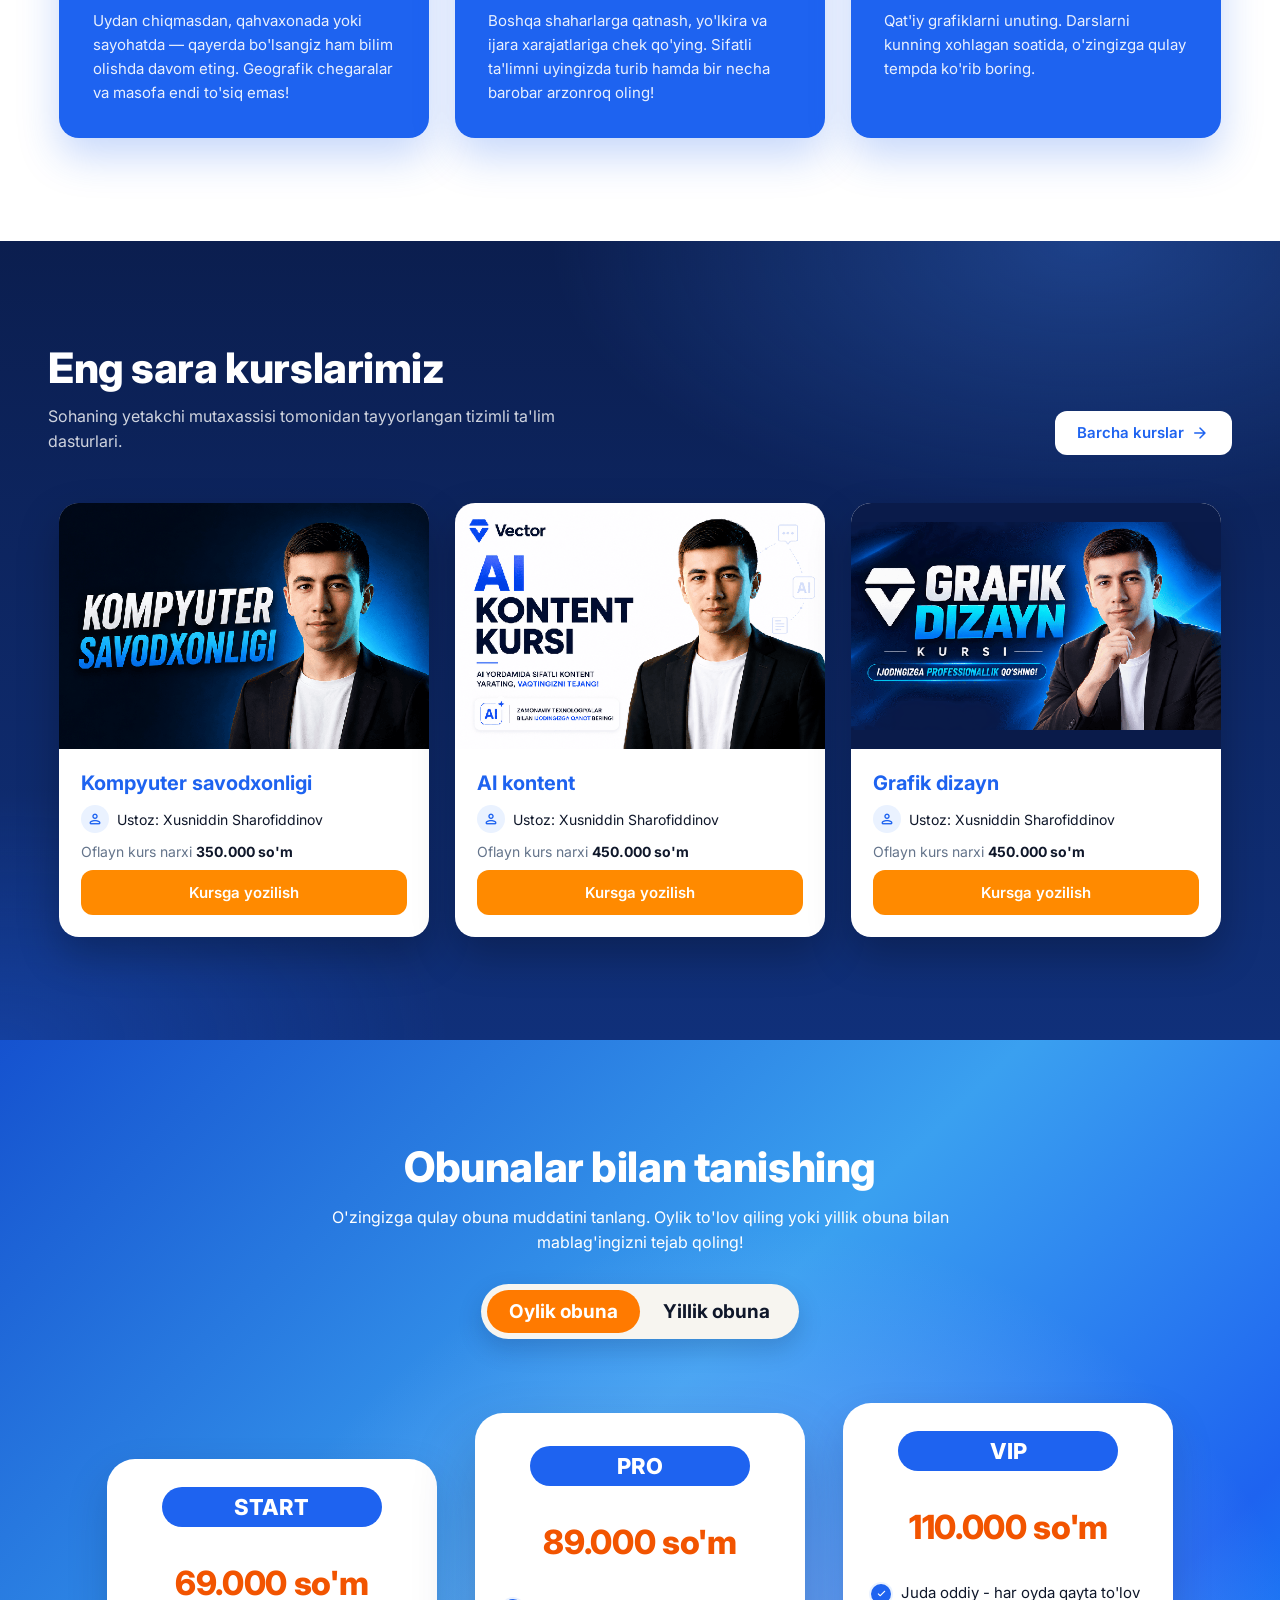
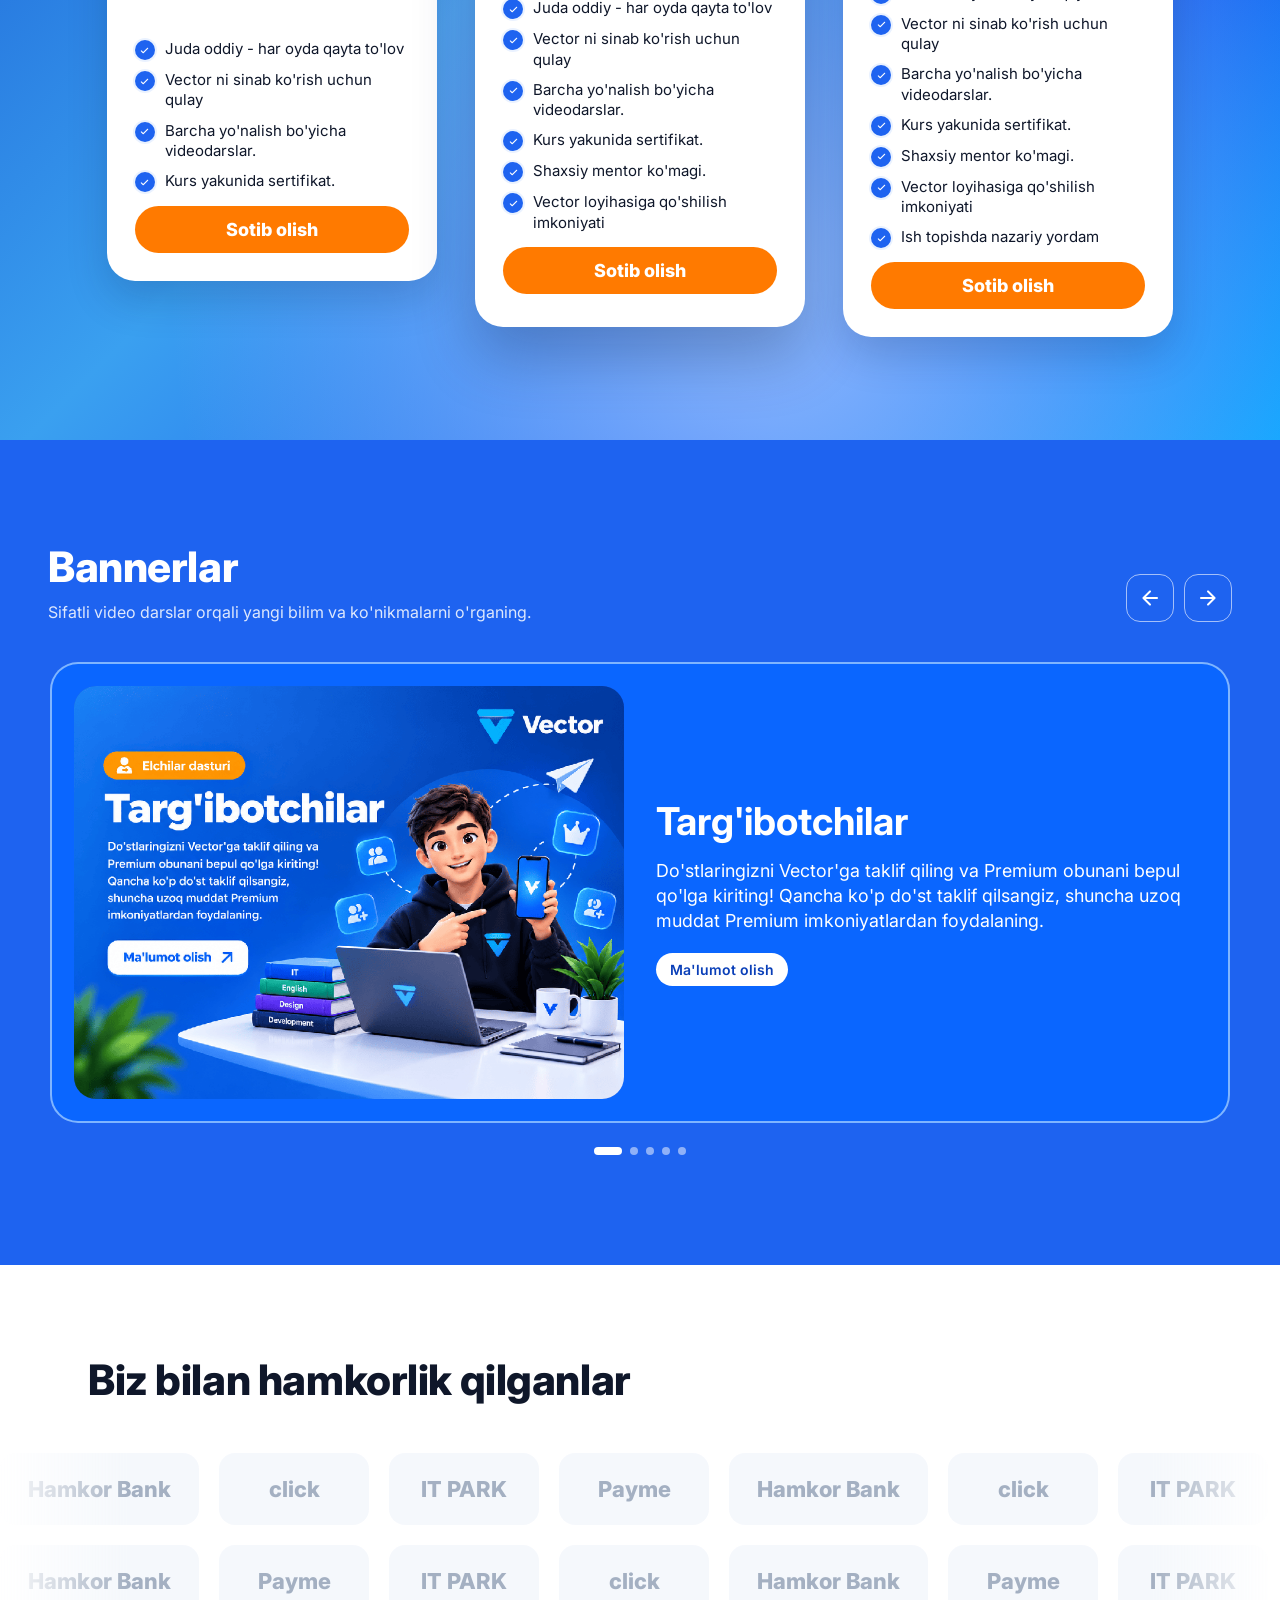
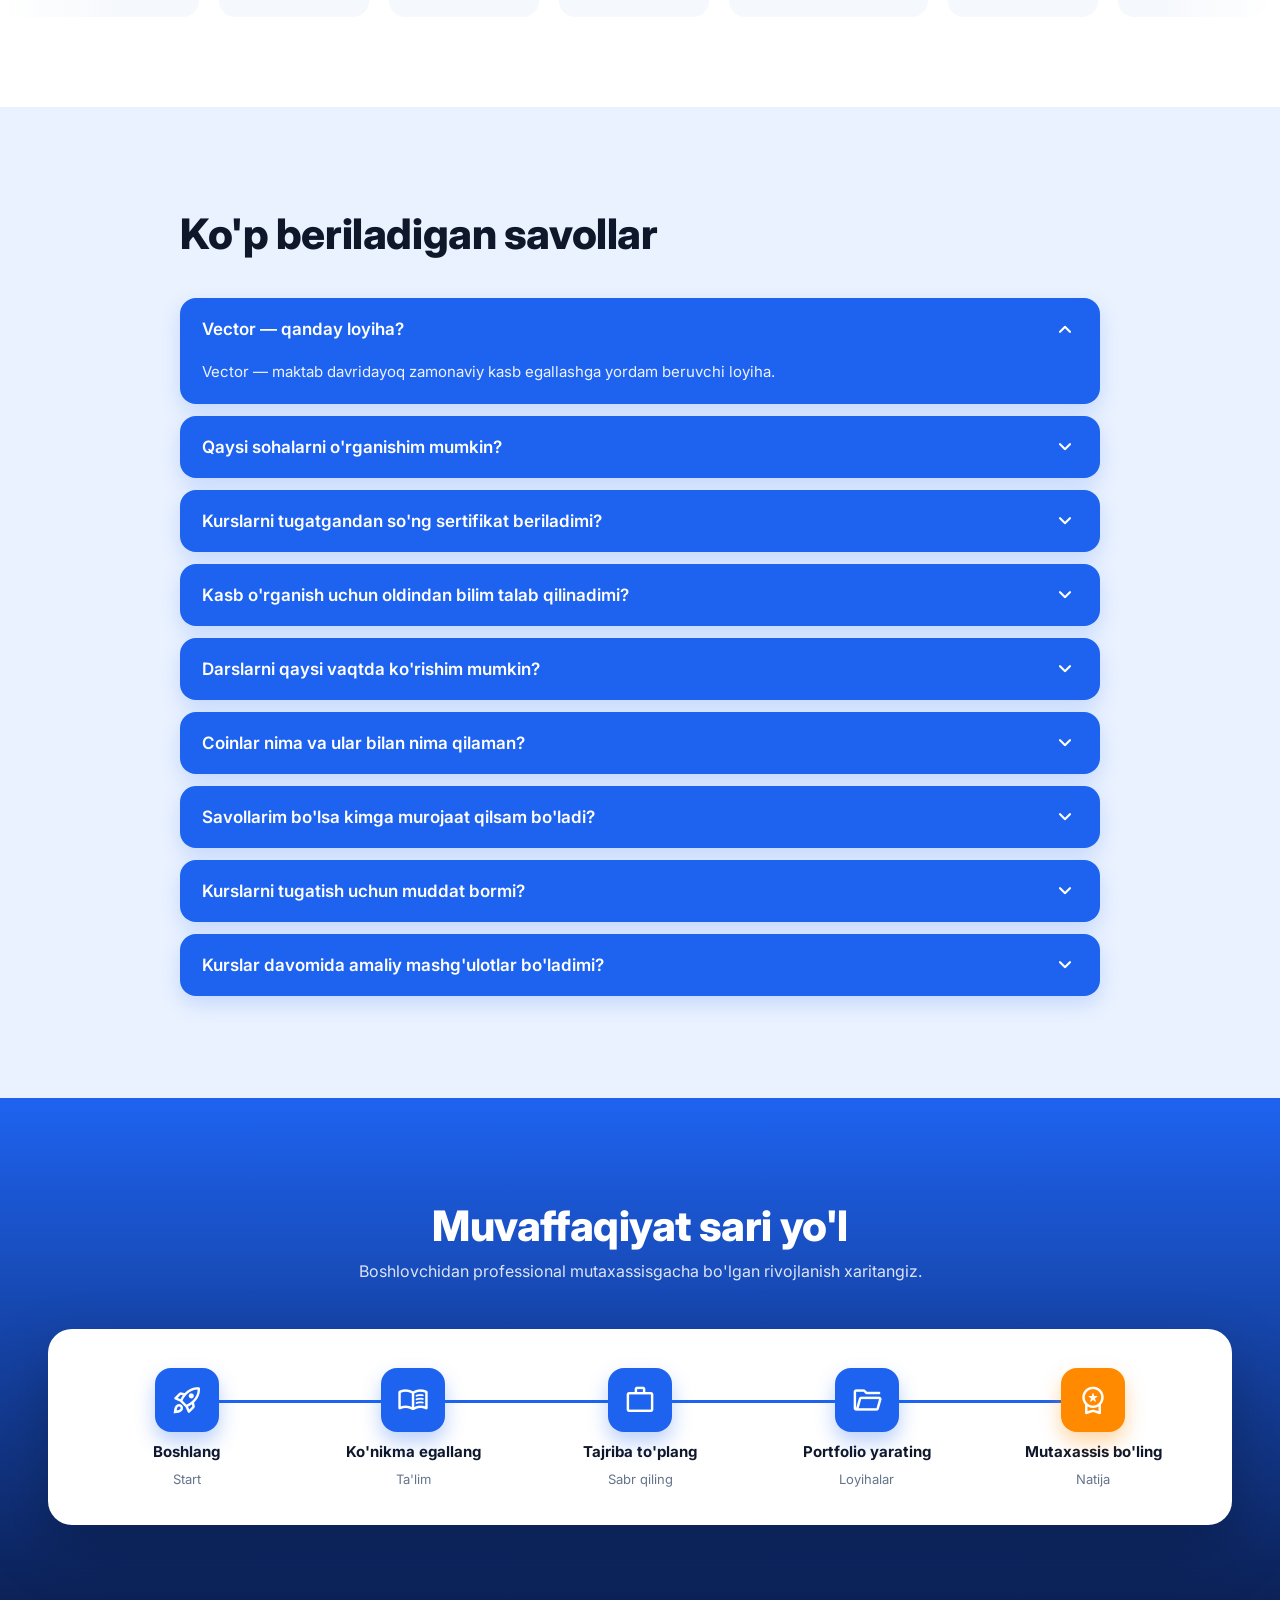
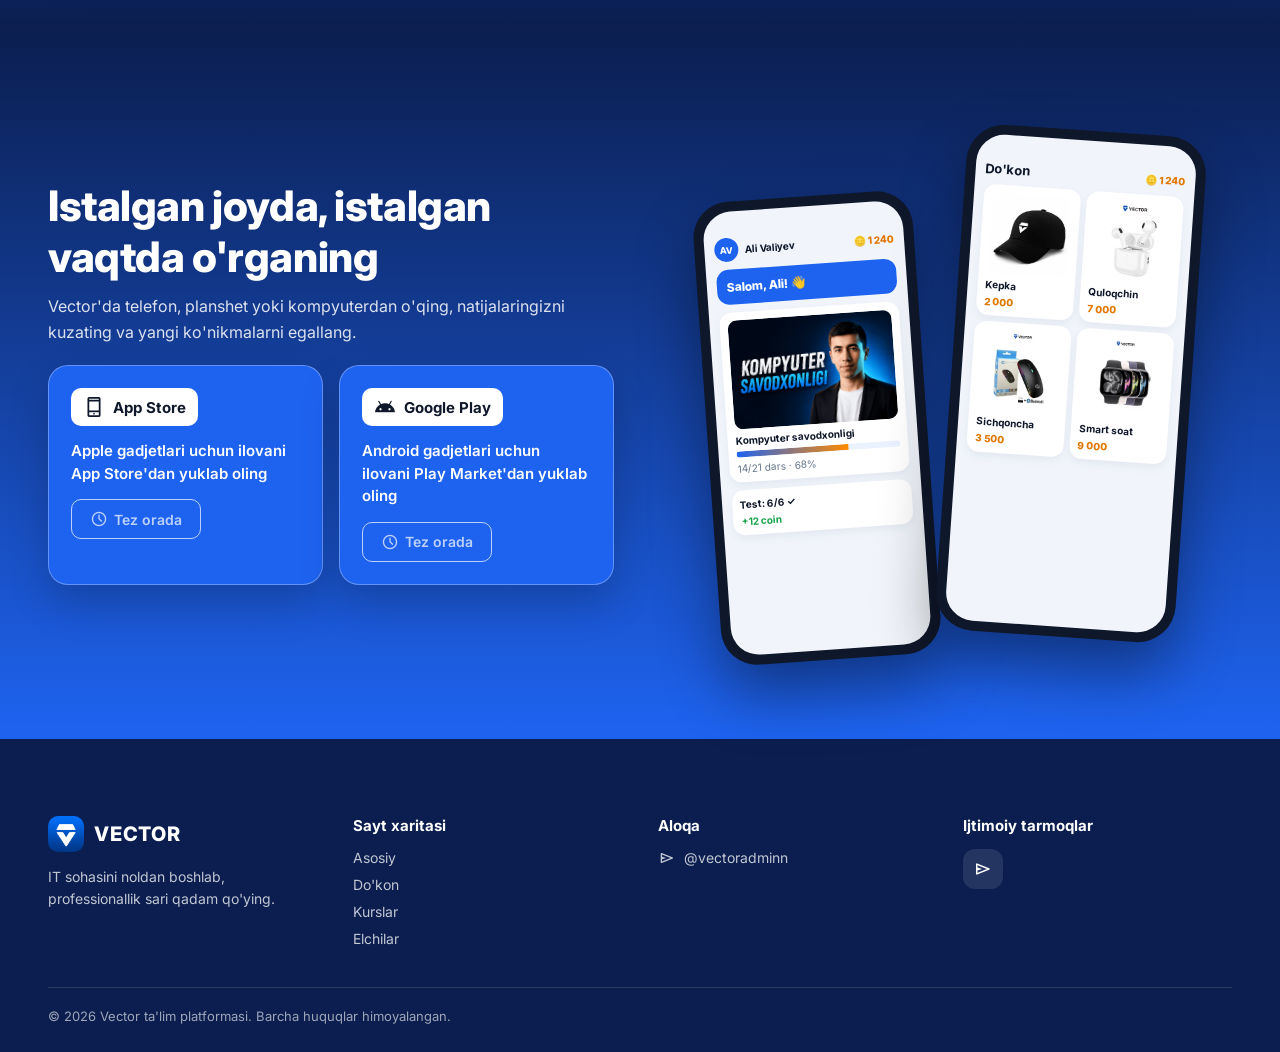
==== commit 47bd216e: "Sotuv sahifasi vectortalim dizayniga moslandi; Kurslar, Do'kon, Elchilar sahifalari - Bosh sahifa: h" ====
--- a/index.html
+++ b/index.html
@@ -3,346 +3,436 @@
 <head>
 <meta charset="utf-8">
 <meta name="viewport" content="width=device-width, initial-scale=1">
-<title>Vector — bolalar uchun onlayn IT ta'lim</title>
-<meta name="description" content="Video darslar, testlar, coinlar va sovg'alar do'koni. Kompyuter savodxonligi, grafik dizayn, dasturlash — Vector onlayn ta'lim platformasi.">
+<title>VECTOR — onlayn ta'lim platformasi</title>
+<meta name="description" content="Zamonaviy kasblarni biz bilan o'rganing: video darslar, testlar, coinlar va sovg'alar. Vector — onlayn ta'lim platformasi.">
 <meta name="theme-color" content="#1E63F0">
-<meta property="og:title" content="Vector — onlayn IT ta'lim">
-<meta property="og:description" content="Video darslar, testlar, coin va sovg'alar — bolalar uchun qiziqarli onlayn IT ta'lim.">
-<meta property="og:image" content="assets/img/vector-logo.png">
+<meta property="og:title" content="VECTOR — onlayn ta'lim platformasi">
+<meta property="og:description" content="Soha mutaxassisidan darslar, amaliy loyihalar va moslashuvchan grafik.">
+<meta property="og:image" content="assets/img/banners/b1.png">
 <link rel="icon" href="assets/img/vector-logo.png">
 <link rel="preconnect" href="https://fonts.googleapis.com"><link rel="preconnect" href="https://fonts.gstatic.com" crossorigin>
-<link href="https://fonts.googleapis.com/css2?family=Inter:wght@400;500;600;700;800;900&display=swap" rel="stylesheet">
-<link rel="stylesheet" href="assets/css/app.css">
+<link href="https://fonts.googleapis.com/css2?family=Inter:wght@400;500;600;700;800&display=swap" rel="stylesheet">
+<link href="https://fonts.googleapis.com/css2?family=Material+Symbols+Rounded:opsz,wght,FILL@24,500,1&display=swap" rel="stylesheet">
+<link rel="stylesheet" href="assets/css/site.css">
 <style>
-  body { background: var(--card); }
-  /* sarlavha */
-  .top { position: sticky; top: 0; z-index: 50; background: color-mix(in srgb, var(--card) 88%, transparent); backdrop-filter: blur(14px); -webkit-backdrop-filter: blur(14px); border-bottom: 1px solid var(--line); }
-  .top .wrap { display: flex; align-items: center; justify-content: space-between; gap: 16px; min-height: 68px; }
-  .top-left { display: flex; align-items: center; gap: clamp(10px, 2vw, 20px); }
-  .auth-btns { display: flex; gap: 8px; }
-  .nav { display: flex; gap: 4px; }
-  .nav a { padding: 8px 14px; border-radius: 10px; color: var(--ink-2); font-weight: 500; font-size: 15px; }
-  .nav a:hover { background: var(--blue-50); color: var(--blue); }
-  @media (max-width: 960px) { .nav { display: none; } }
-  @media (max-width: 520px) { .top .logo span { display: none; } .auth-btns .btn { padding: 8px 12px; font-size: 14px; } }
-
   /* hero */
-  .hero { position: relative; overflow: hidden; background: radial-gradient(1200px 500px at 85% -10%, color-mix(in srgb, var(--blue) 18%, transparent), transparent 60%), radial-gradient(700px 400px at -10% 110%, color-mix(in srgb, var(--orange) 14%, transparent), transparent 60%), var(--bg); }
-  .hero .wrap { display: grid; grid-template-columns: 1.05fr .95fr; gap: clamp(24px, 4vw, 56px); align-items: center; padding-block: clamp(40px, 7vw, 96px); }
-  @media (max-width: 900px) { .hero .wrap { grid-template-columns: 1fr; } }
-  .eyebrow { display: inline-flex; align-items: center; gap: 8px; padding: 6px 14px 6px 6px; border-radius: 999px; background: var(--card); border: 1px solid var(--line); font-size: 14px; font-weight: 600; color: var(--ink-2); box-shadow: var(--shadow); }
-  .eyebrow b { background: var(--orange); color: #fff; padding: 3px 10px; border-radius: 999px; font-size: 12px; }
-  .hero h1 { font-size: clamp(36px, 5.6vw, 64px); font-weight: 900; margin: 18px 0 16px; letter-spacing: -.03em; }
-  .hero h1 em { font-style: normal; color: var(--blue); position: relative; }
-  .hero h1 em::after { content: ''; position: absolute; left: 0; right: 0; bottom: .06em; height: .18em; background: var(--orange); opacity: .35; border-radius: 6px; z-index: -1; }
-  .hero .lead { font-size: clamp(17px, 1.6vw, 20px); color: var(--muted); max-width: 560px; }
-  .hero-cta { display: flex; flex-wrap: wrap; gap: 12px; margin-top: 28px; }
-  .hero-stats { display: flex; gap: clamp(18px, 3vw, 36px); margin-top: 36px; flex-wrap: wrap; }
-  .hero-stats div { display: flex; flex-direction: column; }
-  .hero-stats strong { font-size: clamp(24px, 3vw, 32px); font-weight: 800; }
-  .hero-stats span { color: var(--muted); font-size: 14px; }
-  /* hero ko'rgazmasi */
-  .show { position: relative; min-height: 440px; }
-  .show .cab { position: absolute; inset: 20px 40px 40px 0; background: var(--card); border-radius: 28px; box-shadow: var(--shadow-lg); border: 1px solid var(--line); padding: 20px; display: flex; flex-direction: column; gap: 14px; }
-  .show .cab-h { display: flex; align-items: center; gap: 10px; }
-  .show .lesson { border-radius: 18px; overflow: hidden; position: relative; aspect-ratio: 16/9; background: #0b1e4f; }
-  .show .lesson img { width: 100%; height: 100%; object-fit: cover; }
-  .show .lesson .pl { position: absolute; inset: 0; display: grid; place-items: center; }
-  .show .lesson .pl span { width: 64px; height: 64px; border-radius: 50%; background: rgba(255,255,255,.95); color: var(--blue); display: grid; place-items: center; box-shadow: 0 10px 30px rgba(0,0,0,.3); }
-  .show .lesson .pl svg { width: 28px; height: 28px; fill: currentColor; }
-  .float { position: absolute; background: var(--card); border-radius: 18px; box-shadow: var(--shadow-lg); border: 1px solid var(--line); padding: 12px 16px; display: flex; align-items: center; gap: 10px; font-weight: 600; animation: bob 5s ease-in-out infinite; }
-  .float.f1 { right: 0; top: 0; }
-  .float.f2 { right: -4px; bottom: 90px; animation-delay: -2s; }
-  .float.f3 { left: -18px; bottom: -22px; animation-delay: -3.5s; }
-  .cat { position: absolute; right: -16px; bottom: -10px; width: 170px; filter: drop-shadow(0 18px 24px rgba(11,30,79,.25)); }
-  @keyframes bob { 50% { transform: translateY(-8px); } }
-  @media (max-width: 520px) { .show { min-height: 380px; } .show .cab { inset: 30px 0 50px 0; } .cat { width: 120px; right: -8px; } .float.f3 { left: 0; } }
-
-  /* bo'limlar */
-  section.sec { padding-block: clamp(56px, 8vw, 104px); }
-  .sec-h { text-align: center; max-width: 720px; margin: 0 auto clamp(32px, 4vw, 52px); display: flex; flex-direction: column; gap: 12px; align-items: center; }
-  .sec-h h2 { font-size: clamp(28px, 3.6vw, 44px); font-weight: 800; letter-spacing: -.02em; }
-  .sec-h p { color: var(--muted); font-size: 18px; }
-  .alt { background: var(--bg); }
-  .feat { display: grid; grid-template-columns: repeat(4, 1fr); gap: 20px; }
-  @media (max-width: 960px) { .feat { grid-template-columns: repeat(2, 1fr); } }
-  @media (max-width: 560px) { .feat { grid-template-columns: 1fr; } }
-  .feat .card { padding: 26px; display: flex; flex-direction: column; gap: 10px; transition: transform .25s, box-shadow .25s; }
-  .feat .card:hover { transform: translateY(-4px); box-shadow: var(--shadow-lg); }
-  .feat .ico { width: 54px; height: 54px; border-radius: 16px; display: grid; place-items: center; margin-bottom: 6px; }
-  .feat .ico .ic { width: 28px; height: 28px; }
-  .feat h3 { font-size: 20px; }
-  .feat p { color: var(--muted); }
-  .steps { display: grid; grid-template-columns: repeat(3, 1fr); gap: 20px; counter-reset: s; }
-  @media (max-width: 860px) { .steps { grid-template-columns: 1fr; } }
-  .step { position: relative; padding: 28px; border-radius: var(--r-lg); background: var(--card); border: 1px solid var(--line); }
-  .step::before { counter-increment: s; content: counter(s); width: 44px; height: 44px; border-radius: 14px; background: var(--blue); color: #fff; font-weight: 800; font-size: 20px; display: grid; place-items: center; margin-bottom: 16px; }
-  .step:nth-child(2)::before { background: var(--orange); }
-  .step:nth-child(3)::before { background: var(--green); }
-  .step h3 { font-size: 20px; margin-bottom: 8px; }
-  .step p { color: var(--muted); }
-  .courses { display: grid; grid-template-columns: repeat(auto-fill, minmax(min(100%, 300px), 1fr)); gap: 22px; }
-  .course { overflow: hidden; display: flex; flex-direction: column; transition: transform .25s, box-shadow .25s; }
-  .course:hover { transform: translateY(-4px); box-shadow: var(--shadow-lg); }
-  .course .img { aspect-ratio: 3/2; background: var(--blue-50); overflow: hidden; position: relative; }
-  .course .img img { position: absolute; inset: 0; width: 100%; height: 100%; object-fit: cover; }
-  .course .body { padding: 18px 20px 20px; display: flex; flex-direction: column; gap: 8px; flex: 1; }
-  .course h3 { font-size: 20px; }
-  .course p { color: var(--muted); font-size: 15px; flex: 1; }
-  .shop-band { display: grid; grid-template-columns: 1fr 1.1fr; gap: clamp(24px, 4vw, 56px); align-items: center; }
-  @media (max-width: 900px) { .shop-band { grid-template-columns: 1fr; } }
-  .shop-band h2 { font-size: clamp(28px, 3.6vw, 44px); font-weight: 800; margin: 14px 0; }
-  .shop-band ul { list-style: none; padding: 0; margin: 20px 0 0; display: flex; flex-direction: column; gap: 12px; }
-  .shop-band li { display: flex; gap: 12px; align-items: flex-start; color: var(--ink-2); }
-  .shop-band li .ic { color: var(--green); margin-top: 2px; }
-  .gifts { display: grid; grid-template-columns: repeat(3, 1fr); gap: 14px; }
-  .gift { background: #fff; border-radius: 20px; padding: 10px; border: 1px solid var(--line); display: flex; flex-direction: column; gap: 6px; box-shadow: var(--shadow); }
-  .gift img { aspect-ratio: 1; object-fit: contain; border-radius: 12px; }
-  .gift b { color: #0F172A; font-size: 14px; padding: 0 4px; white-space: nowrap; overflow: hidden; text-overflow: ellipsis; }
-  .gift .coin { padding: 0 4px 4px; font-size: 14px; }
-  .plans { display: grid; grid-template-columns: repeat(auto-fit, minmax(min(100%, 280px), 1fr)); gap: 22px; align-items: stretch; max-width: 1040px; margin-inline: auto; }
-  .plan { padding: 28px; display: flex; flex-direction: column; gap: 14px; position: relative; }
-  .plan.pop { border: 2px solid var(--blue); box-shadow: 0 24px 60px color-mix(in srgb, var(--blue) 22%, transparent); }
-  .plan .tag { position: absolute; top: -14px; left: 50%; transform: translateX(-50%); }
-  .plan h3 { font-size: 20px; }
-  .plan .price { font-size: clamp(26px, 2.8vw, 34px); font-weight: 900; letter-spacing: -.02em; white-space: nowrap; }
-  .plan .per { color: var(--muted); font-size: 15px; }
-  .plan ul { list-style: none; padding: 0; margin: 4px 0 8px; display: flex; flex-direction: column; gap: 10px; flex: 1; }
-  .plan li { display: flex; gap: 10px; color: var(--ink-2); }
-  .plan li .ic { color: var(--green); }
-  .faq { max-width: 820px; margin-inline: auto; display: flex; flex-direction: column; gap: 12px; }
-  .faq details { background: var(--card); border: 1px solid var(--line); border-radius: 18px; padding: 4px 20px; }
-  .faq summary { cursor: pointer; list-style: none; font-weight: 700; font-size: 17px; padding: 16px 0; display: flex; justify-content: space-between; gap: 12px; }
-  .faq summary::-webkit-details-marker { display: none; }
-  .faq summary::after { content: '+'; font-size: 24px; line-height: 1; color: var(--blue); transition: transform .2s; }
-  .faq details[open] summary::after { transform: rotate(45deg); }
-  .faq details p { color: var(--muted); padding-bottom: 18px; }
-  .cta { background: linear-gradient(135deg, #1E63F0, #1243B8); color: #fff; border-radius: 32px; padding: clamp(32px, 6vw, 64px); display: grid; grid-template-columns: 1fr auto; gap: 24px; align-items: center; position: relative; overflow: hidden; }
-  .cta::after { content: ''; position: absolute; width: 360px; height: 360px; border-radius: 50%; background: rgba(255,138,0,.25); right: -100px; top: -160px; }
-  .cta h2 { font-size: clamp(26px, 3.4vw, 40px); font-weight: 800; position: relative; z-index: 1; }
-  .cta p { color: rgba(255,255,255,.85); margin-top: 10px; font-size: 18px; position: relative; z-index: 1; }
-  .cta .btn { position: relative; z-index: 1; }
-  @media (max-width: 760px) { .cta { grid-template-columns: 1fr; } }
-  footer { background: #0B1430; color: #C7D2E6; padding: 56px 0 28px; margin-top: clamp(56px, 8vw, 104px); }
-  footer .cols { display: grid; grid-template-columns: 1.4fr 1fr 1fr; gap: 32px; }
-  @media (max-width: 760px) { footer .cols { grid-template-columns: 1fr; } }
-  footer h4 { color: #fff; font-size: 16px; margin-bottom: 14px; }
-  footer a { color: #C7D2E6; display: inline-flex; align-items: center; gap: 8px; }
-  footer a:hover { color: #FFB259; }
-  footer .links { display: flex; flex-direction: column; gap: 10px; }
-  footer .logo { color: #fff; }
-  footer .copy { border-top: 1px solid rgba(255,255,255,.1); margin-top: 36px; padding-top: 20px; font-size: 14px; color: #8A9BBE; }
+  .hero { position: relative; overflow: hidden; background: linear-gradient(180deg,#1E63F0 0%,#3F83F7 45%,#8DBAFF 80%,#D6E6FF 100%); padding: clamp(40px,7vw,88px) clamp(20px,4vw,48px) clamp(48px,6vw,80px); }
+  .hero .cloud { position: absolute; border-radius: 50%; pointer-events: none; }
+  .hero-in { position: relative; max-width: 1080px; margin: 0 auto; text-align: center; display: flex; flex-direction: column; align-items: center; gap: 20px; }
+  .pill { display: inline-flex; align-items: center; gap: 8px; background: #FF8A00; color: #fff; font-weight: 600; font-size: 14px; padding: 8px 14px; border-radius: 999px; box-shadow: 0 8px 20px rgba(255,138,0,.35); }
+  .hero h1 { margin: 0; color: #fff; font-weight: 800; font-size: clamp(30px,5.2vw,64px); line-height: 1.1; letter-spacing: -.02em; text-wrap: balance; text-shadow: 0 2px 24px rgba(11,30,79,.25); }
+  .hero p { margin: 0; max-width: 620px; color: rgba(255,255,255,.95); font-size: clamp(15px,1.5vw,18px); line-height: 1.6; text-wrap: pretty; }
+  .faces { display: flex; justify-content: center; align-items: flex-start; gap: clamp(8px,2vw,28px); margin-top: clamp(12px,3vw,36px); width: 100%; }
+  .face { width: clamp(58px,15vw,170px); aspect-ratio: 1; border-radius: 50%; border: clamp(3px,.5vw,6px) solid #fff; box-shadow: 0 14px 30px rgba(11,30,79,.25); overflow: hidden; background: #9CC0FA; flex: none; }
+  .face img { display: block; width: 100%; height: 100%; object-fit: cover; }
+  /* statistika */
+  .stats { background: #0B1E4F; padding: clamp(24px,4vw,56px) clamp(12px,4vw,48px); }
+  .stats-g { max-width: 1200px; margin: 0 auto; display: grid; grid-template-columns: repeat(3,minmax(0,1fr)); gap: clamp(8px,2vw,24px); }
+  .stat { background: #1E63F0; border-radius: clamp(12px,1.6vw,20px); padding: clamp(12px,2.4vw,28px); display: flex; flex-wrap: wrap; align-items: center; justify-content: center; gap: clamp(6px,1.4vw,18px); box-shadow: 0 12px 30px rgba(0,0,0,.2); }
+  .stat .ic { width: clamp(32px,5vw,60px); height: clamp(32px,5vw,60px); border-radius: clamp(8px,1.2vw,16px); background: #fff; color: #1E63F0; display: grid; place-items: center; font-size: clamp(18px,3vw,34px); }
+  .stat b { display: block; color: #fff; font-weight: 800; font-size: clamp(22px,4vw,48px); line-height: 1; }
+  .stat span.l { display: block; color: rgba(255,255,255,.85); font-size: clamp(11px,1.2vw,15px); margin-top: 4px; }
+  /* umumiy bo'limlar */
+  .sec { padding: clamp(56px,8vw,112px) clamp(20px,4vw,48px); }
+  .h2 { margin: 0; font-weight: 800; font-size: clamp(26px,3.4vw,42px); line-height: 1.2; letter-spacing: -.01em; text-wrap: balance; }
+  .row3 { display: flex; flex-wrap: wrap; justify-content: center; gap: clamp(16px,2vw,28px); }
+  .row3 > * { flex: 0 1 370px; min-width: min(100%,280px); }
+  .why { height: 100%; background: #1E63F0; color: #fff; border-radius: 20px; padding: clamp(24px,2.6vw,36px); box-shadow: 0 18px 40px rgba(30,99,240,.25); display: flex; flex-direction: column; gap: 16px; transition: transform .3s, box-shadow .3s; }
+  .why:hover { transform: translateY(-6px); box-shadow: 0 26px 50px rgba(30,99,240,.35); }
+  .why .ic { width: 56px; height: 56px; border-radius: 14px; background: #FF8A00; display: grid; place-items: center; font-size: 30px; color: #fff; }
+  .why h3 { margin: 8px 0 0; font-size: clamp(19px,1.7vw,22px); font-weight: 700; line-height: 1.3; }
+  .why p { margin: 0; font-size: 15px; line-height: 1.6; color: rgba(255,255,255,.9); text-wrap: pretty; }
+  /* kurslar */
+  .courses { background: radial-gradient(60% 50% at 85% 0%,rgba(63,131,247,.35) 0%,rgba(63,131,247,0) 70%),radial-gradient(50% 45% at 0% 100%,rgba(30,99,240,.3) 0%,rgba(30,99,240,0) 70%),linear-gradient(180deg,#0B1E4F 0%,#10307A 100%); }
+  .sec-top { display: flex; flex-wrap: wrap; align-items: flex-end; justify-content: space-between; gap: 20px; margin-bottom: clamp(28px,4vw,48px); }
+  .btn-white { border: 0; cursor: pointer; background: #fff; color: #1E63F0; font-weight: 600; font-size: 15px; padding: 12px 22px; border-radius: 12px; display: inline-flex; align-items: center; gap: 6px; transition: transform .2s, background .2s; }
+  .btn-white:hover { background: #EAF2FF; color: #1E63F0; transform: translateY(-2px); }
+  .course { height: 100%; background: #fff; border-radius: 20px; overflow: hidden; display: flex; flex-direction: column; box-shadow: 0 18px 40px rgba(0,0,0,.25); transition: transform .3s; }
+  .course:hover { transform: translateY(-6px); }
+  .course .img { aspect-ratio: 3/2; overflow: hidden; background: #0A1B4A; }
+  .course .img img { display: block; width: 100%; height: 100%; object-fit: contain; }
+  .course .body { padding: 22px; display: flex; flex-direction: column; gap: 10px; flex: 1; }
+  .course h3 { margin: 0; font-size: 20px; font-weight: 700; color: #1E63F0; }
+  .teacher { display: flex; align-items: center; gap: 8px; font-size: 14px; color: #0F172A; }
+  .teacher .ms { width: 28px; height: 28px; border-radius: 50%; background: #EAF2FF; color: #1E63F0; display: grid; place-items: center; font-size: 18px; }
+  .course .price { font-size: 14px; color: #64748B; }
+  .course .price strong { color: #0F172A; }
+  .course .go { margin-top: auto; border: 0; cursor: pointer; background: #FF8A00; color: #fff; font-weight: 600; font-size: 15px; padding: 13px; border-radius: 12px; text-align: center; transition: background .2s, transform .2s; }
+  .course .go:hover { background: #f07f00; color: #fff; transform: translateY(-2px); }
+  /* obunalar */
+  .plans { background: radial-gradient(ellipse at 60% 85%,#8DBAFF 0%,rgba(141,186,255,0) 55%),linear-gradient(135deg,#1552cf 0%,#3AA0F0 45%,#1E63F0 75%,#0BA5FF 100%); }
+  .toggle { position: relative; display: inline-grid; grid-template-columns: 1fr 1fr; background: #F7F5F0; border-radius: 999px; padding: 6px; box-shadow: 0 10px 24px rgba(11,30,79,.2); }
+  .toggle .knob { position: absolute; top: 6px; bottom: 6px; left: 6px; width: calc(50% - 6px); border-radius: 999px; background: #FF7A00; transition: transform .35s cubic-bezier(.2,.7,.2,1); }
+  .toggle.y .knob { transform: translateX(100%); }
+  .toggle button { position: relative; border: 0; background: transparent; cursor: pointer; padding: 10px clamp(14px,2.4vw,22px); font-weight: 700; font-size: clamp(15px,1.6vw,19px); color: #0F172A; transition: color .3s; }
+  .toggle button[aria-selected="true"] { color: #fff; }
+  .plan-row { display: flex; flex-wrap: wrap; justify-content: center; gap: clamp(20px,3vw,40px); align-items: center; }
+  .plan-row > * { flex: 0 1 330px; min-width: min(100%,280px); }
+  .plan { height: 100%; background: #fff; border-radius: 28px; padding: clamp(24px,2.4vw,28px) clamp(22px,2.2vw,28px); box-shadow: 0 18px 40px rgba(11,30,79,.2); display: flex; flex-direction: column; gap: 14px; transition: transform .3s; }
+  .plan:hover { transform: translateY(-6px); }
+  .plan.pop { padding-top: clamp(28px,2.6vw,36px); padding-bottom: clamp(28px,2.6vw,36px); box-shadow: 0 30px 60px rgba(11,30,79,.3); }
+  .plan .tier { align-self: center; width: min(100%,220px); text-align: center; background: #1E63F0; color: #fff; font-weight: 800; font-size: 22px; padding: 7px 0; border-radius: 999px; }
+  .plan .pr { min-height: 84px; display: flex; flex-direction: column; align-items: center; justify-content: center; gap: 6px; transition: opacity .2s, transform .2s; }
+  .plan .pr .old { display: flex; flex-wrap: wrap; justify-content: center; gap: 4px 10px; font-size: 14px; color: #94A3B8; white-space: nowrap; }
+  .plan .pr .now { color: #F25400; font-weight: 800; font-size: clamp(26px,2.6vw,34px); line-height: 1.15; white-space: nowrap; letter-spacing: -.01em; }
+  .plan ul { list-style: none; margin: 0; padding: 0; display: flex; flex-direction: column; gap: 10px; font-size: 15px; line-height: 1.35; }
+  .plan li { display: flex; gap: 10px; align-items: flex-start; }
+  .plan li .ms { flex: none; width: 20px; height: 20px; border-radius: 50%; background: #1E63F0; color: #fff; display: grid; place-items: center; font-size: 15px; box-shadow: 0 0 0 2px #EAF2FF; margin-top: 1px; }
+  .plan .buy { margin-top: auto; border: 0; cursor: pointer; background: #FF7A00; color: #fff; font-weight: 800; font-size: 18px; padding: 13px; border-radius: 999px; text-align: center; transition: background .2s, transform .2s, box-shadow .2s; }
+  .plan .buy:hover { background: #f06d00; color: #fff; transform: translateY(-2px); box-shadow: 0 12px 24px rgba(255,122,0,.4); }
+  .fade .pr { opacity: 0; transform: translateY(10px); }
+  /* bannerlar */
+  .banners { background: #1E63F0; }
+  .arrow { border: 1.5px solid rgba(255,255,255,.6); cursor: pointer; width: 48px; height: 48px; border-radius: 14px; background: transparent; color: #fff; display: grid; place-items: center; font-size: 24px; transition: background .2s, color .2s; }
+  .arrow:hover { background: #fff; color: #1E63F0; }
+  .car { position: relative; overflow: hidden; padding: 4px 0 40px; }
+  .track { display: flex; transition: transform .7s cubic-bezier(.65,0,.25,1); }
+  .slide { flex: 0 0 100%; min-width: 0; padding: 0 2px; }
+  .slide-in { display: grid; grid-template-columns: repeat(auto-fit,minmax(min(100%,320px),1fr)); align-items: center; gap: clamp(18px,2.6vw,32px); background: #0A66FF; border: 2px solid rgba(140,190,255,.9); border-radius: 28px; padding: clamp(14px,2vw,22px); }
+  .slide-in .pic { display: block; aspect-ratio: 4/3; border-radius: 22px; overflow: hidden; background: #1A55DD; }
+  .slide-in .pic img { display: block; width: 100%; height: 100%; object-fit: cover; object-position: right center; }
+  .slide-in h3 { margin: 0; color: #fff; font-weight: 700; font-size: clamp(26px,3vw,40px); line-height: 1.15; text-wrap: balance; }
+  .slide-in p { margin: 0; color: #fff; font-size: clamp(15px,1.4vw,19px); line-height: 1.4; text-wrap: pretty; }
+  .slide-in .cta { margin-top: 6px; background: #fff; color: #0A3FB8; font-weight: 600; font-size: 14px; padding: 8px 14px; border-radius: 999px; transition: transform .2s, background .2s; }
+  .slide-in .cta:hover { background: #EAF2FF; color: #0A3FB8; transform: translateY(-1px); }
+  .dots { position: absolute; left: 0; right: 0; bottom: 8px; display: flex; justify-content: center; gap: 8px; }
+  .dots button { border: 0; cursor: pointer; padding: 0; height: 8px; width: 8px; border-radius: 999px; background: rgba(255,255,255,.5); transition: width .35s, background .35s; }
+  .dots button[aria-selected="true"] { width: 28px; background: #fff; }
+  /* hamkorlar */
+  .marq { display: flex; flex-direction: column; gap: 20px; -webkit-mask-image: linear-gradient(90deg,transparent,#000 10%,#000 90%,transparent); mask-image: linear-gradient(90deg,transparent,#000 10%,#000 90%,transparent); }
+  .marq-row { display: flex; width: max-content; gap: 20px; }
+  .marq-row span { display: flex; align-items: center; justify-content: center; height: 72px; min-width: 150px; padding: 0 28px; border-radius: 16px; background: #F4F7FC; font-weight: 800; font-size: 22px; color: #94A3B8; opacity: .85; transition: color .3s, background .3s; }
+  .marq-row span:hover { color: #1E63F0; background: #EAF2FF; opacity: 1; }
+  /* FAQ */
+  .faq-i { background: #1E63F0; border-radius: 16px; overflow: hidden; box-shadow: 0 8px 20px rgba(30,99,240,.18); }
+  .faq-i button { width: 100%; border: 0; cursor: pointer; background: transparent; color: #fff; text-align: left; display: flex; align-items: center; justify-content: space-between; gap: 16px; padding: 18px 22px; font-weight: 600; font-size: clamp(15px,1.4vw,17px); transition: background .2s; }
+  .faq-i button:hover { background: rgba(255,255,255,.08); }
+  .faq-i button .ms { flex: none; font-size: 26px; transition: transform .35s; }
+  .faq-i button[aria-expanded="true"] .ms { transform: rotate(180deg); }
+  .faq-i .a { display: grid; grid-template-rows: 0fr; transition: grid-template-rows .35s ease; }
+  .faq-i.open .a { grid-template-rows: 1fr; }
+  .faq-i .a > div { overflow: hidden; }
+  .faq-i .a p { margin: 0; padding: 0 22px 20px; color: rgba(255,255,255,.92); font-size: 15px; line-height: 1.6; }
+  /* yo'l xaritasi */
+  .road { list-style: none; margin: 0; padding: clamp(28px,3vw,44px) clamp(16px,2vw,32px); background: #fff; border-radius: 24px; box-shadow: 0 24px 60px rgba(0,0,0,.25); display: grid; grid-template-columns: repeat(5,minmax(0,1fr)); }
+  .road li { display: flex; flex-direction: column; align-items: center; text-align: center; gap: 10px; position: relative; }
+  .road li .line { position: absolute; top: 32px; left: 50%; width: 100%; height: 3px; background: #1E63F0; }
+  .road li .ic { position: relative; width: 64px; height: 64px; border-radius: 16px; background: #1E63F0; color: #fff; display: grid; place-items: center; font-size: 32px; box-shadow: 0 10px 20px rgba(30,99,240,.3); }
+  .road li:last-child .ic { background: #FF8A00; box-shadow: 0 10px 20px rgba(255,138,0,.35); }
+  .road strong { font-size: 15px; }
+  .road small { font-size: 13px; color: #64748B; }
+  @media (max-width: 767px) {
+    .road { grid-template-columns: 1fr; max-width: 320px; margin: 0 auto; background: transparent; box-shadow: none; padding: 0; gap: 0; }
+    .road li { color: #fff; gap: 6px; padding-bottom: 52px; }
+    .road li:last-child { padding-bottom: 0; }
+    .road li .line { top: 76px; left: 50%; width: 0; height: 36px; border-left: 3px dashed rgba(255,255,255,.7); background: none; transform: translateY(42px); }
+    .road li .ic { background: #fff; color: #1E63F0; box-shadow: none; }
+    .road small { color: rgba(255,255,255,.8); }
+  }
+  /* ilova */
+  .app-g { max-width: 1200px; margin: 0 auto; display: grid; grid-template-columns: repeat(auto-fit,minmax(min(100%,420px),1fr)); gap: clamp(32px,4vw,56px); align-items: center; }
+  .store { background: #1E63F0; border: 1px solid rgba(255,255,255,.3); border-radius: 20px; padding: 22px; display: flex; flex-direction: column; gap: 14px; align-items: flex-start; box-shadow: 0 18px 40px rgba(0,0,0,.2); }
+  .store .tag { display: flex; align-items: center; gap: 8px; background: #fff; color: #0F172A; border-radius: 10px; padding: 8px 12px; font-weight: 700; font-size: 15px; }
+  .store p { margin: 0; color: #fff; font-weight: 600; font-size: 15px; line-height: 1.5; }
+  .store .dl { border: 1.5px solid #fff; cursor: pointer; background: transparent; color: #fff; font-weight: 600; font-size: 14px; padding: 10px 18px; border-radius: 10px; display: flex; align-items: center; gap: 6px; transition: background .2s, color .2s; }
+  .store .dl:hover { background: #fff; color: #1E63F0; }
+  .store .dl[aria-disabled="true"] { opacity: .7; cursor: default; }
+  .store .dl[aria-disabled="true"]:hover { background: transparent; color: #fff; }
+  .phones { display: flex; justify-content: center; align-items: flex-end; gap: 24px; }
+  .phone { width: 220px; aspect-ratio: 9/19; border-radius: 36px; background: #0F172A; padding: 10px; box-shadow: 0 30px 60px rgba(0,0,0,.4); animation: vfloat 6s ease-in-out infinite; }
+  .phone.b { width: 240px; border-radius: 38px; animation-delay: 1.5s; }
+  .scr { width: 100%; height: 100%; border-radius: 28px; background: #F1F5FB; overflow: hidden; display: flex; flex-direction: column; gap: 8px; padding: 26px 10px 10px; font-size: 10px; color: #0F172A; }
+  .scr .top { display: flex; align-items: center; gap: 6px; }
+  .scr .av { width: 24px; height: 24px; border-radius: 50%; background: #1E63F0; color: #fff; display: grid; place-items: center; font-weight: 800; font-size: 9px; }
+  .scr .coin { margin-left: auto; color: #E07800; font-weight: 800; }
+  .scr .card { background: #fff; border-radius: 12px; padding: 8px; box-shadow: 0 4px 10px rgba(11,30,79,.06); display: flex; flex-direction: column; gap: 5px; }
+  .scr .bar { height: 6px; border-radius: 9px; background: #EAF2FF; overflow: hidden; }
+  .scr .bar i { display: block; height: 100%; background: linear-gradient(90deg,#1E63F0,#FF8A00); }
+  .scr img { width: 100%; border-radius: 9px; display: block; }
+  .scr .hello { background: #1E63F0; color: #fff; border-radius: 12px; padding: 10px; font-weight: 800; font-size: 12px; }
+  .scr .g2 { display: grid; grid-template-columns: 1fr 1fr; gap: 6px; }
+  .scr .g2 .card img { aspect-ratio: 1; object-fit: contain; background: #fff; }
+  @media (max-width: 1023px) { .phones { display: none; } }
 </style>
 </head>
 <body>
-<header class="top">
-  <div class="wrap">
-    <div class="top-left">
-      <a class="logo" href="index.html" aria-label="Vector — bosh sahifa"><img src="assets/img/vector-logo.png" alt=""><span>VECTOR</span></a>
-      <div class="auth-btns" id="authBtns">
-        <a class="btn btn-ghost btn-sm" href="kirish.html">Kirish</a>
-        <a class="btn btn-primary btn-sm" href="kirish.html?mode=register">Ro'yxatdan o'tish</a>
-      </div>
-    </div>
-    <nav class="nav" aria-label="Bo'limlar">
-      <a href="#imkoniyatlar">Imkoniyatlar</a>
-      <a href="#kurslar">Kurslar</a>
-      <a href="#dokon">Coin do'koni</a>
-      <a href="#narxlar">Narxlar</a>
-      <a href="#savollar">Savollar</a>
-    </nav>
-  </div>
-</header>
-
+<div class="page">
+<header id="vh"></header>
 <main>
-  <section class="hero">
-    <div class="wrap">
-      <div>
-        <span class="eyebrow"><b>Yangi</b> Darslar + testlar + coinlar</span>
-        <h1 id="heroTitle">Kelajak kasblarini <em>bugundan</em> o'rganing</h1>
-        <p class="lead" id="heroText">Video darslar, testlar, coin va sovg'alar — bolalar uchun qiziqarli onlayn IT ta'lim.</p>
-        <div class="hero-cta">
-          <a class="btn btn-accent btn-lg" href="kirish.html?mode=register">Bepul ro'yxatdan o'tish</a>
-          <a class="btn btn-ghost btn-lg" href="#kurslar">Kurslarni ko'rish</a>
+  <!-- HERO -->
+  <section class="hero" id="asosiy">
+    <div class="cloud" aria-hidden="true" style="left:-8%;top:18%;width:46%;height:34%;background:radial-gradient(closest-side,rgba(255,255,255,.55),rgba(255,255,255,0));filter:blur(8px)"></div>
+    <div class="cloud" aria-hidden="true" style="right:-10%;top:8%;width:50%;height:30%;background:radial-gradient(closest-side,rgba(255,255,255,.45),rgba(255,255,255,0));filter:blur(10px)"></div>
+    <div class="cloud" aria-hidden="true" style="left:10%;right:10%;bottom:-12%;height:40%;background:radial-gradient(closest-side,rgba(255,255,255,.8),rgba(255,255,255,0));filter:blur(12px)"></div>
+    <div class="hero-in">
+      <span class="pill" data-reveal><span class="ms" style="font-size:18px">auto_awesome</span>Keling birga o'rganamiz</span>
+      <h1 id="heroTitle" data-reveal data-delay="80">Zamonaviy kasblarni biz bilan o'rganing va kelajagingizni bugundan quring!</h1>
+      <p id="heroText" data-reveal data-delay="160">Soha mutaxassisidan darslar, amaliy loyihalar va moslashuvchan grafik. Daromadli kasb egasi bo'lish endi yanada oson.</p>
+      <div class="faces" data-reveal data-delay="220">
+        <div class="face" style="transform:translateY(clamp(8px,3vw,48px)) rotate(-6deg)"><img src="assets/img/students/s4.jpg" alt="Sertifikat topshirish" style="object-position:50% 35%"></div>
+        <div class="face" style="transform:translateY(clamp(2px,1vw,14px)) rotate(-3deg)"><img src="assets/img/students/s2.jpg" alt="O'quvchilar sertifikat bilan" style="object-position:50% 55%;transform:scale(1.35);transform-origin:50% 55%"></div>
+        <div class="face"><img src="assets/img/students/s1.jpg" alt="Sinfdagi o'quvchilar" style="object-position:50% 62%;transform:scale(1.9);transform-origin:50% 62%"></div>
+        <div class="face" style="transform:translateY(clamp(2px,1vw,14px)) rotate(3deg)"><img src="assets/img/students/s3.jpg" alt="O'quvchi qizlar sertifikat bilan" style="object-position:50% 45%;transform:scale(1.35);transform-origin:50% 45%"></div>
+        <div class="face" style="transform:translateY(clamp(8px,3vw,48px)) rotate(6deg)"><img src="assets/img/students/s5.jpg" alt="Sertifikat topshirish" style="object-position:50% 35%"></div>
+      </div>
+      <a class="btn-orange" data-reveal data-delay="280" style="margin-top:clamp(24px,5vw,64px)" href="kirish.html?mode=register" data-guest-cta>Ro'yxatdan o'tish</a>
+    </div>
+  </section>
+
+  <!-- STATISTIKA -->
+  <section class="stats" aria-label="Statistika">
+    <div class="stats-g" data-reveal id="stats">
+      <div class="stat"><span class="ic ms">smart_display</span><div><b data-count="stat_videos">340</b><span class="l">Video kurslar</span></div></div>
+      <div class="stat"><span class="ic ms">school</span><div><b data-count="stat_schools" data-plus>10+</b><span class="l">Maktablar soni</span></div></div>
+      <div class="stat"><span class="ic ms">groups</span><div><b data-count="stat_clients">870</b><span class="l">Mijozlar soni</span></div></div>
+    </div>
+  </section>
+
+  <!-- NEGA BIZ -->
+  <section class="sec" aria-labelledby="nega-h">
+    <div class="container">
+      <h2 id="nega-h" class="h2" data-reveal style="margin:0 auto clamp(32px,4vw,56px);max-width:720px;text-align:center">Nega aynan bizning platformamizda o'qishingiz kerak?</h2>
+      <div class="row3">
+        <div data-reveal><article class="why"><span class="ic ms">location_on</span><h3>Istalgan joyda turib ta'lim olish!</h3><p>Uydan chiqmasdan, qahvaxonada yoki sayohatda — qayerda bo'lsangiz ham bilim olishda davom eting. Geografik chegaralar va masofa endi to'siq emas!</p></article></div>
+        <div data-reveal data-delay="100"><article class="why"><span class="ic ms">savings</span><h3>Xarajatlaringizni 5X–10X tejab qoling</h3><p>Boshqa shaharlarga qatnash, yo'lkira va ijara xarajatlariga chek qo'ying. Sifatli ta'limni uyingizda turib hamda bir necha barobar arzonroq oling!</p></article></div>
+        <div data-reveal data-delay="200"><article class="why"><span class="ic ms">schedule</span><h3>O'zingizga mos vaqtni tanlang</h3><p>Qat'iy grafiklarni unuting. Darslarni kunning xohlagan soatida, o'zingizga qulay tempda ko'rib boring.</p></article></div>
+      </div>
+    </div>
+  </section>
+
+  <!-- KURSLAR -->
+  <section class="sec courses" id="kurslar" aria-labelledby="kurs-h">
+    <div class="container">
+      <div class="sec-top" data-reveal>
+        <div style="max-width:560px"><h2 id="kurs-h" class="h2" style="color:#fff;margin-bottom:10px">Eng sara kurslarimiz</h2><p style="margin:0;color:rgba(255,255,255,.8);font-size:16px;line-height:1.6">Sohaning yetakchi mutaxassisi tomonidan tayyorlangan tizimli ta'lim dasturlari.</p></div>
+        <a class="btn-white" href="kurslar.html">Barcha kurslar<span class="ms" style="font-size:20px">arrow_forward</span></a>
+      </div>
+      <div class="row3" id="courseList"></div>
+    </div>
+  </section>
+
+  <!-- OBUNALAR -->
+  <section class="sec plans" id="obunalar" aria-labelledby="ob-h">
+    <div style="max-width:1080px;margin:0 auto">
+      <div data-reveal style="text-align:center;max-width:640px;margin:0 auto clamp(32px,5vw,64px)">
+        <h2 id="ob-h" class="h2" style="color:#fff;margin-bottom:12px">Obunalar bilan tanishing</h2>
+        <p style="margin:0 0 28px;color:#fff;font-size:16px;line-height:1.6;text-wrap:pretty">O'zingizga qulay obuna muddatini tanlang. Oylik to'lov qiling yoki yillik obuna bilan mablag'ingizni tejab qoling!</p>
+        <div class="toggle" role="tablist" aria-label="Obuna muddati" id="toggle"><span class="knob" aria-hidden="true"></span><button role="tab" aria-selected="true" data-p="1">Oylik obuna</button><button role="tab" aria-selected="false" data-p="12">Yillik obuna</button></div>
+      </div>
+      <div class="plan-row" id="planList"></div>
+    </div>
+  </section>
+
+  <!-- BANNERLAR -->
+  <section class="sec banners" aria-labelledby="ban-h" aria-roledescription="karusel">
+    <div class="container">
+      <div class="sec-top" data-reveal style="margin-bottom:clamp(24px,3vw,36px)">
+        <div><h2 id="ban-h" class="h2" style="color:#fff;margin-bottom:10px">Bannerlar</h2><p style="margin:0;color:rgba(255,255,255,.85);font-size:16px">Sifatli video darslar orqali yangi bilim va ko'nikmalarni o'rganing.</p></div>
+        <div style="display:flex;gap:10px"><button class="arrow ms" id="bPrev" aria-label="Oldingi banner">arrow_back</button><button class="arrow ms" id="bNext" aria-label="Keyingi banner">arrow_forward</button></div>
+      </div>
+      <div class="car" data-reveal id="car"><div class="track" id="track"></div><div class="dots" role="tablist" aria-label="Bannerni tanlash" id="dots"></div></div>
+    </div>
+  </section>
+
+  <!-- HAMKORLAR -->
+  <section aria-labelledby="ham-h" style="background:#fff;padding:clamp(56px,7vw,96px) 0">
+    <h2 id="ham-h" class="h2" data-reveal style="margin:0 auto clamp(28px,4vw,48px);padding:0 clamp(20px,4vw,48px);max-width:1200px">Biz bilan hamkorlik qilganlar</h2>
+    <div class="marq" aria-label="Hamkorlar: Hamkor Bank, Click, IT Park, Payme"><div class="marq-row" id="mA" style="animation:vmarq 24s linear infinite"></div><div class="marq-row" id="mB" style="animation:vmarqR 28s linear infinite"></div></div>
+  </section>
+
+  <!-- FAQ -->
+  <section class="sec" id="savollar" aria-labelledby="faq-h" style="background:#EAF2FF">
+    <div style="max-width:920px;margin:0 auto">
+      <h2 id="faq-h" class="h2" data-reveal style="margin-bottom:clamp(24px,3vw,40px)">Ko'p beriladigan savollar</h2>
+      <div data-reveal style="display:flex;flex-direction:column;gap:12px" id="faq"></div>
+    </div>
+  </section>
+
+  <!-- MUVAFFAQIYAT SARI YO'L -->
+  <section class="sec" aria-labelledby="yol-h" style="background:linear-gradient(180deg,#1E63F0,#0B1E4F)">
+    <div class="container">
+      <div data-reveal style="text-align:center;margin-bottom:clamp(28px,4vw,48px)"><h2 id="yol-h" class="h2" style="color:#fff;margin-bottom:10px">Muvaffaqiyat sari yo'l</h2><p style="margin:0;color:rgba(255,255,255,.85);font-size:16px">Boshlovchidan professional mutaxassisgacha bo'lgan rivojlanish xaritangiz.</p></div>
+      <ol class="road" data-reveal>
+        <li><span class="line" aria-hidden="true"></span><span class="ic ms">rocket_launch</span><strong>Boshlang</strong><small>Start</small></li>
+        <li><span class="line" aria-hidden="true"></span><span class="ic ms">menu_book</span><strong>Ko'nikma egallang</strong><small>Ta'lim</small></li>
+        <li><span class="line" aria-hidden="true"></span><span class="ic ms">work</span><strong>Tajriba to'plang</strong><small>Sabr qiling</small></li>
+        <li><span class="line" aria-hidden="true"></span><span class="ic ms">folder_open</span><strong>Portfolio yarating</strong><small>Loyihalar</small></li>
+        <li><span class="ic ms">workspace_premium</span><strong>Mutaxassis bo'ling</strong><small>Natija</small></li>
+      </ol>
+    </div>
+  </section>
+
+  <!-- ILOVA -->
+  <section class="sec" id="ilova" aria-labelledby="app-h" style="background:linear-gradient(180deg,#0B1E4F,#1E63F0)">
+    <div class="app-g">
+      <div style="display:flex;flex-direction:column;gap:20px">
+        <div data-reveal><h2 id="app-h" class="h2" style="color:#fff;margin-bottom:12px">Istalgan joyda, istalgan vaqtda o'rganing</h2><p style="margin:0;color:rgba(255,255,255,.85);font-size:16px;line-height:1.6;max-width:520px">Vector'da telefon, planshet yoki kompyuterdan o'qing, natijalaringizni kuzating va yangi ko'nikmalarni egallang.</p></div>
+        <div data-reveal data-delay="100" style="display:grid;grid-template-columns:repeat(auto-fit,minmax(min(100%,220px),1fr));gap:16px">
+          <article class="store"><span class="tag"><span class="ms" style="font-size:22px">phone_iphone</span>App Store</span><p>Apple gadjetlari uchun ilovani App Store'dan yuklab oling</p><a class="dl" id="appStore" href="kirish.html?mode=register"><span class="ms" style="font-size:18px">download</span>Yuklab olish</a></article>
+          <article class="store"><span class="tag"><span class="ms" style="font-size:22px">android</span>Google Play</span><p>Android gadjetlari uchun ilovani Play Market'dan yuklab oling</p><a class="dl" id="googlePlay" href="kirish.html?mode=register"><span class="ms" style="font-size:18px">download</span>Yuklab olish</a></article>
         </div>
-        <div class="hero-stats">
-          <div><strong id="stStudents">1000+</strong><span>o'quvchi</span></div>
-          <div><strong id="stCourses">3</strong><span>yo'nalish</span></div>
-          <div><strong id="stLessons">9</strong><span>video dars</span></div>
-        </div>
-      </div>
-      <div class="show" aria-hidden="true">
-        <div class="cab">
-          <div class="cab-h"><span class="avatar" style="width:40px;height:40px">AV</span><div><b style="display:block;font-size:15px">Ali Valiyev</b><span class="muted" style="font-size:13px">5-sinf o'quvchisi</span></div><span class="coin" style="margin-left:auto">1 240</span></div>
-          <div class="lesson"><img src="assets/img/courses/kurs-1.png" alt=""><div class="pl"><span><svg viewBox="0 0 24 24"><path d="M8 5.5v13a1 1 0 0 0 1.5.86l10.5-6.5a1 1 0 0 0 0-1.72L9.5 4.64A1 1 0 0 0 8 5.5z"/></svg></span></div></div>
-          <div><div class="row between" style="font-size:14px;margin-bottom:6px"><b>Kompyuter savodxonligi</b><span class="muted">68%</span></div><div class="progress"><i style="width:68%"></i></div></div>
-        </div>
-        <div class="float f1"><span class="coin">+12 coin</span><span class="muted" style="font-size:13px">Test: 6/6</span></div>
-        <div class="float f2"><span class="badge green">✓ Dars tugadi</span></div>
-        <div class="float f3"><img src="assets/img/gifts/g11.png" alt="" style="width:44px;height:44px;border-radius:10px;background:#fff"><div><b style="font-size:14px;display:block">Quloqchin</b><span class="muted" style="font-size:12px">Coinga almashtirildi</span></div></div>
-        <img class="cat" src="assets/img/cat-happy.png" alt="">
-      </div>
-    </div>
-  </section>
-
-  <section class="sec" id="imkoniyatlar">
-    <div class="wrap">
-      <div class="sec-h"><span class="badge">Nega aynan Vector?</span><h2>O'qish o'yindek qiziqarli bo'lganda natija ham tez keladi</h2><p>Har bir dars — video, test va mukofot. Farzandingiz o'zi intilib o'qiydi.</p></div>
-      <div class="feat">
-        <div class="card"><span class="ico" style="background:var(--blue-50);color:var(--blue)" data-ic="video"></span><h3>Video darslar</h3><p>Qisqa va tushunarli darslar. Istalgan vaqtda, telefon yoki kompyuterdan.</p></div>
-        <div class="card"><span class="ico" style="background:var(--orange-50);color:var(--orange-600)" data-ic="quiz"></span><h3>Test va coin</h3><p>Har dars oxirida test. To'g'ri javoblar uchun coin to'planadi.</p></div>
-        <div class="card"><span class="ico" style="background:var(--green-50);color:var(--green)" data-ic="gift"></span><h3>Sovg'alar do'koni</h3><p>Coinlarni haqiqiy sovg'alarga almashtirish: quloqchin, soat va boshqalar.</p></div>
-        <div class="card"><span class="ico" style="background:var(--blue-50);color:var(--blue)" data-ic="chart"></span><h3>Shaxsiy kabinet</h3><p>Progress, natijalar va coinlar — hammasi bir joyda, ota-onaga ham ko'rinadi.</p></div>
-      </div>
-    </div>
-  </section>
-
-  <section class="sec alt">
-    <div class="wrap">
-      <div class="sec-h"><span class="badge orange">Qanday ishlaydi</span><h2>3 qadamda o'qishni boshlang</h2></div>
-      <div class="steps">
-        <div class="step"><h3>Ro'yxatdan o'ting</h3><p>Telefon raqam va parol bilan 1 daqiqada shaxsiy kabinet oching.</p></div>
-        <div class="step"><h3>Obunani tanlang</h3><p>Click yoki Payme orqali to'lang — barcha kurslar darhol ochiladi.</p></div>
-        <div class="step"><h3>O'qing va yuting</h3><p>Darslarni ko'ring, test ishlang, coin to'plang va sovg'a oling.</p></div>
-      </div>
-    </div>
-  </section>
-
-  <section class="sec" id="kurslar">
-    <div class="wrap">
-      <div class="sec-h"><span class="badge">Kurslar</span><h2>Bolangizga mos yo'nalishni tanlang</h2><p>Har bir kurs boshlang'ichdan boshlanadi — oldindan bilim shart emas.</p></div>
-      <div class="courses" id="courseList"></div>
-    </div>
-  </section>
-
-  <section class="sec alt" id="dokon">
-    <div class="wrap shop-band">
-      <div>
-        <span class="badge orange">Coin do'koni</span>
-        <h2>Bilim → coin → sovg'a</h2>
-        <p class="muted" style="font-size:18px">Har bir to'g'ri javob uchun coin beriladi. Coinlarni kabinetdagi do'konda haqiqiy sovg'alarga almashtirish mumkin.</p>
-        <ul>
-          <li><span data-ic="check"></span><span>Testdagi har bir to'g'ri javob uchun <b id="coinRate">2</b> coin</span></li>
-          <li><span data-ic="check"></span><span>Tug'ilgan kunda <b id="bdayCoins">50</b> coin sovg'a 🎉</span></li>
-          <li><span data-ic="check"></span><span>Faol o'quvchilarga ustozdan qo'shimcha coinlar</span></li>
-        </ul>
-        <a class="btn btn-primary btn-lg" style="margin-top:28px" href="kirish.html?mode=register">Coin to'plashni boshlash</a>
-      </div>
-      <div class="gifts" id="giftList"></div>
-    </div>
-  </section>
-
-  <section class="sec" id="narxlar">
-    <div class="wrap">
-      <div class="sec-h"><span class="badge green">Narxlar</span><h2>Barcha kurslar bitta obunada</h2><p>Ro'yxatdan o'tish bepul. Darslarni ko'rish uchun obuna tanlang.</p></div>
-      <div class="plans" id="planList"></div>
-    </div>
-  </section>
-
-  <section class="sec alt" id="savollar">
-    <div class="wrap">
-      <div class="sec-h"><span class="badge">Savollar</span><h2>Ko'p beriladigan savollar</h2></div>
-      <div class="faq">
-        <details><summary>Necha yoshdagi bolalar uchun?</summary><p>Asosan 7–16 yoshdagi o'quvchilar uchun. Darslar oddiy tilda, boshlang'ich darajadan tushuntiriladi.</p></details>
-        <details><summary>To'lov qanday amalga oshiriladi?</summary><p>Kabinetdagi "Obuna" bo'limidan tarifni tanlab, Click yoki Payme orqali to'laysiz. To'lovdan so'ng obuna avtomatik ochiladi.</p></details>
-        <details><summary>Coinlar qanday to'planadi?</summary><p>Har bir dars oxiridagi testda to'g'ri javoblar uchun (birinchi urinishda), tug'ilgan kunda va faollik uchun ustoz tomonidan beriladi.</p></details>
-        <details><summary>Sovg'ani qanday olaman?</summary><p>Kabinetdagi do'kondan sovg'ani tanlaysiz, coinlar yechiladi. Admin siz bilan bog'lanib, sovg'ani topshiradi.</p></details>
-        <details><summary>Telefonda ishlaydimi?</summary><p>Ha. Sayt telefon, planshet va kompyuterda bir xil qulay ishlaydi.</p></details>
-        <details><summary>Parolimni unutsam nima qilaman?</summary><p>Telegram orqali admin bilan bog'laning — u sizga yangi vaqtinchalik parol beradi.</p></details>
-      </div>
-    </div>
-  </section>
-
-  <div class="wrap" style="margin-top:clamp(56px,8vw,104px)">
-    <div class="cta"><div><h2>Bugun boshlang — ertaga natijani ko'ring</h2><p>Ro'yxatdan o'tish bepul va 1 daqiqa vaqt oladi.</p></div><a class="btn btn-accent btn-lg" href="kirish.html?mode=register">Ro'yxatdan o'tish</a></div>
-  </div>
+      </div>
+      <div class="phones" data-reveal data-delay="200" aria-hidden="true">
+        <div class="phone" style="transform:translateY(24px) rotate(-4deg)"><div class="scr">
+          <div class="top"><span class="av">AV</span><b>Ali Valiyev</b><span class="coin">🪙 1 240</span></div>
+          <div class="hello">Salom, Ali! 👋</div>
+          <div class="card"><img src="assets/img/courses/kurs-1.png" alt=""><b>Kompyuter savodxonligi</b><div class="bar"><i style="width:68%"></i></div><span style="color:#64748B">14/21 dars · 68%</span></div>
+          <div class="card"><b>Test: 6/6 ✓</b><span style="color:#16A34A;font-weight:700">+12 coin</span></div>
+        </div></div>
+        <div class="phone b" style="transform:rotate(4deg)"><div class="scr">
+          <div class="top"><b style="font-size:13px">Do'kon</b><span class="coin">🪙 1 240</span></div>
+          <div class="g2">
+            <div class="card"><img src="assets/img/gifts/g02.png" alt=""><b>Kepka</b><span class="coin" style="margin:0">2 000</span></div>
+            <div class="card"><img src="assets/img/gifts/g11.png" alt=""><b>Quloqchin</b><span class="coin" style="margin:0">7 000</span></div>
+            <div class="card"><img src="assets/img/gifts/g04.png" alt=""><b>Sichqoncha</b><span class="coin" style="margin:0">3 500</span></div>
+            <div class="card"><img src="assets/img/gifts/g10.png" alt=""><b>Smart soat</b><span class="coin" style="margin:0">9 000</span></div>
+          </div>
+        </div></div>
+      </div>
+    </div>
+  </section>
 </main>
-
-<footer>
-  <div class="wrap">
-    <div class="cols">
-      <div><a class="logo" href="index.html"><img src="assets/img/vector-logo.png" alt=""><span>VECTOR</span></a><p style="margin-top:14px;max-width:340px">Bolalar uchun onlayn IT ta'lim platformasi: video darslar, testlar, coin va sovg'alar.</p></div>
-      <div><h4>Bo'limlar</h4><div class="links"><a href="#kurslar">Kurslar</a><a href="#narxlar">Narxlar</a><a href="#savollar">Savollar</a><a href="kirish.html">Kabinetga kirish</a></div></div>
-      <div><h4>Aloqa</h4><div class="links" id="contacts"></div></div>
-    </div>
-    <div class="copy">© <span id="year"></span> Vector. Barcha huquqlar himoyalangan.</div>
-  </div>
-</footer>
+<footer id="vf"></footer>
+</div>
 
 <script src="assets/js/config.js"></script>
 <script src="assets/js/api.js"></script>
+<script src="assets/js/site.js"></script>
 <script>
 (function () {
-  const { esc, money, num, icon, safeUrl } = VX;
-  document.querySelectorAll('[data-ic]').forEach(el => { el.innerHTML = icon(el.dataset.ic) + el.innerHTML; });
-  document.getElementById('year').textContent = new Date().getFullYear();
-  if (VX.token()) document.getElementById('authBtns').innerHTML = '<a class="btn btn-primary btn-sm" href="kabinet.html">Kabinetga o\'tish</a>';
-
-  // Server ulanmagan bo'lsa ham sahifa to'liq ko'rinishi uchun namunaviy ma'lumot
+  const { esc } = VSite, logged = VSite.loggedIn;
+  const fmt = n => Number(n || 0).toLocaleString('en-US').replace(/,/g, '.') + " so'm";
+  const safe = u => /^(https:\/\/|assets\/)/.test(String(u || '')) ? u : '';
+  if (logged) document.querySelectorAll('[data-guest-cta]').forEach(a => { a.href = 'kabinet.html'; a.textContent = "Kabinetga o'tish"; });
+
+  // ---------- namunaviy ma'lumot (server ulanmagan bo'lsa ham sahifa to'liq ko'rinadi) ----------
+  const F = ["Juda oddiy - har oyda qayta to'lov", "Vector ni sinab ko'rish uchun qulay", "Barcha yo'nalish bo'yicha videodarslar.", 'Kurs yakunida sertifikat.', "Shaxsiy mentor ko'magi.", "Vector loyihasiga qo'shilish imkoniyati", 'Ish topishda nazariy yordam'];
   const SAMPLE = {
-    settings: { hero_title: "Kelajak kasblarini bugundan o'rganing", hero_text: "Video darslar, testlar, coin va sovg'alar — bolalar uchun qiziqarli onlayn IT ta'lim.", phone: '+998 90 000 00 00', telegram: 'vectoradminn', instagram: 'xusniddintech', address: "Marg'ilon shahri", coin_per_correct: '2', birthday_coins: '50' },
-    stats: { students: 0, courses: 3, lessons: 9 },
-    courses: [
-      { title: 'Kompyuter savodxonligi', desc: 'Kompyuter bilan ishlash, fayllar, Word va Excel asoslari.', image: 'assets/img/courses/kurs-1.png', level: "Boshlang'ich", lessons: 3, teacher: 'Xusniddin Sharofiddinov' },
-      { title: 'Grafik dizayn', desc: 'Canva va Photoshop yordamida post, banner va logotip yaratish.', image: 'assets/img/courses/kurs-3.png', level: "O'rta", lessons: 3, teacher: 'Xusniddin Sharofiddinov' },
-      { title: 'Scratch dasturlash', desc: "O'yinlar va animatsiyalar orqali dasturlash mantiqini o'rganish.", image: 'assets/img/courses/kurs-5.png', level: "Boshlang'ich", lessons: 3, teacher: 'Xusniddin Sharofiddinov' }],
-    plans: [
-      { name: 'Oylik', months: 1, price: 149000, features: ['Barcha video darslar', 'Testlar va coinlar', "Do'kondan sovg'alar"] },
-      { name: '3 oylik', months: 3, price: 399000, popular: true, features: ['Barcha video darslar', 'Testlar va coinlar', "Do'kondan sovg'alar", '10% tejaysiz'] },
-      { name: 'Yillik', months: 12, price: 1399000, features: ['Barcha video darslar', 'Testlar va coinlar', "Do'kondan sovg'alar", '22% tejaysiz'] }],
-    products: [['Vector kepkasi', 300, 'g02'], ['Termos', 400, 'g03'], ['Simsiz sichqoncha', 700, 'g04'], ['Simsiz quloqchin', 1500, 'g11'], ['Smart soat', 2500, 'g10'], ['Telegram Premium', 800, 'g14']]
-      .map(([name, price, g]) => ({ name, price, image: 'assets/img/gifts/' + g + '.png' }))
+    settings: {},
+    courses: [['Kompyuter savodxonligi', 350000], ['AI kontent', 450000], ['Grafik dizayn', 450000]].map(([title, price], i) => ({ id: 'k' + i, title, price, image: 'assets/img/courses/kurs-' + (i + 1) + '.png', teacher: 'Xusniddin Sharofiddinov' })),
+    plans: [['START', 69000, 708000, 828000, 4], ['PRO', 89000, 948000, 1068000, 6, 1], ['VIP', 110000, 1188000, 1320000, 7]].flatMap(([name, m, y, o, n, pop]) => [
+      { name, months: 1, price: m, features: F.slice(0, n), popular: !!pop },
+      { name, months: 12, price: y, oldPrice: o, features: [ "Bir marta to'lov — butun yil", ...F.slice(1, n)], popular: !!pop }])
   };
 
+  // ---------- kurslar ----------
+  function courses(list) {
+    document.getElementById('courseList').innerHTML = list.slice(0, 3).map((c, i) => `
+      <div data-reveal data-delay="${i * 100}"><article class="course">
+        <div class="img">${safe(c.image) ? `<img src="${esc(c.image)}" alt="${esc(c.title)} kursi muqovasi" loading="lazy">` : ''}</div>
+        <div class="body"><h3>${esc(c.title)}</h3>
+          <div class="teacher"><span class="ms">person</span>Ustoz: ${esc(c.teacher || 'Xusniddin Sharofiddinov')}</div>
+          ${c.price ? `<div class="price">Oflayn kurs narxi <strong>${fmt(c.price)}</strong></div>` : ''}
+          <a class="go" href="${logged ? 'kabinet.html#kurslar' : 'kirish.html?mode=register'}">Kursga yozilish</a></div></article></div>`).join('');
+  }
+
+  // ---------- obunalar (oylik / yillik) ----------
+  let period = 1, PLANS = SAMPLE.plans;
+  function plans() {
+    const list = PLANS.filter(p => p.months === period);
+    const show = list.length ? list : PLANS.filter(p => p.months === 1);
+    document.getElementById('planList').innerHTML = show.map((p, i) => `
+      <div data-reveal class="in" style="height:100%"><article class="plan ${p.popular ? 'pop' : ''}">
+        <span class="tier">${esc(p.name)}</span>
+        <div class="pr">${p.months > 1 ? `<div class="old">${p.oldPrice ? `<s>${fmt(p.oldPrice)}</s>` : ''}<span>${fmt(Math.round(p.price / p.months / 1000) * 1000)} / oy</span></div>` : ''}<div class="now">${fmt(p.price)}</div></div>
+        <ul>${(p.features || []).map(f => `<li><span class="ms">check</span><span>${esc(f)}</span></li>`).join('')}</ul>
+        <a class="buy" href="${logged ? 'kabinet.html#obuna' : 'kirish.html?mode=register'}">Sotib olish</a></article></div>`).join('');
+    // yillik tarif yo'q bo'lsa — almashtirgich yashiriladi
+    document.getElementById('toggle').style.display = PLANS.some(p => p.months > 1) ? '' : 'none';
+  }
+  document.querySelectorAll('#toggle button').forEach(b => b.onclick = () => {
+    const p = Number(b.dataset.p); if (p === period) return;
+    period = p;
+    document.getElementById('toggle').classList.toggle('y', p !== 1);
+    document.querySelectorAll('#toggle button').forEach(x => x.setAttribute('aria-selected', x === b));
+    const row = document.getElementById('planList'); row.classList.add('fade');
+    setTimeout(() => { plans(); requestAnimationFrame(() => row.classList.remove('fade')); }, 200);
+  });
+
+  // ---------- statistika (0 dan sanab ko'tariladi) ----------
+  let STATS = { stat_videos: 340, stat_schools: 10, stat_clients: 870 }, counted = false;
+  function countUp() {
+    if (counted) return; counted = true;
+    const els = document.querySelectorAll('[data-count]'), t0 = performance.now();
+    const step = now => {
+      const p = Math.min(1, (now - t0) / 1600), k = 1 - Math.pow(1 - p, 3);
+      els.forEach(e => { e.textContent = Math.round((Number(STATS[e.dataset.count]) || 0) * k) + (e.hasAttribute('data-plus') ? '+' : ''); });
+      if (p < 1) requestAnimationFrame(step);
+    };
+    requestAnimationFrame(step);
+  }
+  if ('IntersectionObserver' in window) { const io = new IntersectionObserver(es => { if (es.some(e => e.isIntersecting)) { countUp(); io.disconnect(); } }, { threshold: .4 }); io.observe(document.getElementById('stats')); } else countUp();
+
+  // ---------- bannerlar ----------
+  const BANNERS = [
+    { title: "Targ'ibotchilar", text: "Do'stlaringizni Vector'ga taklif qiling va Premium obunani bepul qo'lga kiriting! Qancha ko'p do'st taklif qilsangiz, shuncha uzoq muddat Premium imkoniyatlardan foydalaning.", cta: "Ma'lumot olish", href: '#savollar', img: 'assets/img/banners/b1.png', alt: 'Elchilar dasturi banneri' },
+    { title: '60% gacha tejang', text: "Yillik obunani tanlang va oylik to'lovga nisbatan sezilarli mablag' tejang. Barcha kurslar bir yil davomida ochiq.", cta: "Tariflarni ko'rish", href: '#obunalar', img: 'assets/img/banners/b2.png', alt: 'Yillik obuna banneri' },
+    { title: "Coin to'plang — sovg'a oling", text: "Darslarni tugatib coin yig'ing va ularni Vector do'konida noutbuk, smartfon, quloqchin kabi sovg'alarga almashtiring.", cta: "Do'konga o'tish", href: 'dokon.html', img: 'assets/img/banners/b3.png', alt: "Do'kon banneri" },
+    { title: 'Kiber xavfsizlik', text: "Raqamli dunyoda xavfsiz bo'lishni o'rganing: tarmoq xavfsizligi, zararli dasturlarni aniqlash va amaliy loyihalar.", cta: "Kursni ko'rish", href: 'kurslar.html', img: 'assets/img/banners/b4.png', alt: 'Kiber xavfsizlik kursi banneri' },
+    { title: "Telefoningizda o'qing", text: 'Vector saytini telefoningizda oching va darslarni istalgan joyda, istalgan vaqtda ko\'ring.', cta: 'Batafsil', href: '#ilova', img: 'assets/img/banners/b5.png', alt: 'Mobil ilova banneri' }
+  ];
+  let bi = 0, timer = 0;
+  const track = document.getElementById('track'), dots = document.getElementById('dots');
+  track.innerHTML = BANNERS.map((s, i) => `<div class="slide" role="group" aria-roledescription="slayd" aria-label="${i + 1} / ${BANNERS.length}"><div class="slide-in">
+      <a class="pic" href="${s.href}" aria-label="${esc(s.title)}"><img src="${s.img}" alt="${esc(s.alt)}" loading="lazy"></a>
+      <div style="display:flex;flex-direction:column;gap:14px;align-items:flex-start;padding-right:clamp(0px,1.5vw,20px)"><h3>${esc(s.title)}</h3><p>${esc(s.text)}</p><a class="cta" href="${s.href}">${esc(s.cta)}</a></div></div></div>`).join('');
+  dots.innerHTML = BANNERS.map((_, i) => `<button role="tab" aria-label="${i + 1}-banner" aria-selected="${i === 0}"></button>`).join('');
+  const goB = i => { bi = (i + BANNERS.length) % BANNERS.length; track.style.transform = `translateX(-${bi * 100}%)`; dots.querySelectorAll('button').forEach((d, j) => d.setAttribute('aria-selected', j === bi)); };
+  const auto = () => { clearInterval(timer); timer = setInterval(() => goB(bi + 1), 6000); };
+  document.getElementById('bPrev').onclick = () => { goB(bi - 1); auto(); };
+  document.getElementById('bNext').onclick = () => { goB(bi + 1); auto(); };
+  dots.querySelectorAll('button').forEach((d, j) => d.onclick = () => { goB(j); auto(); });
+  const car = document.getElementById('car');
+  car.addEventListener('mouseenter', () => clearInterval(timer)); car.addEventListener('mouseleave', auto);
+  let tx = 0; car.addEventListener('touchstart', e => { tx = e.touches[0].clientX; clearInterval(timer); }, { passive: true });
+  car.addEventListener('touchend', e => { const d = e.changedTouches[0].clientX - tx; if (Math.abs(d) > 40) goB(bi + (d < 0 ? 1 : -1)); auto(); });
+  auto();
+
+  // ---------- hamkorlar ----------
+  const P = ['Hamkor Bank', 'click', 'IT PARK', 'Payme'], row = a => [...a, ...a, ...a, ...a, ...a, ...a].map(n => `<span aria-hidden="true">${esc(n)}</span>`).join('');
+  document.getElementById('mA').innerHTML = row(P); document.getElementById('mB').innerHTML = row([...P.slice(1), P[0]].reverse());
+
+  // ---------- savollar ----------
+  const FAQ = [
+    ['Vector — qanday loyiha?', "Vector — maktab davridayoq zamonaviy kasb egallashga yordam beruvchi loyiha."],
+    ["Qaysi sohalarni o'rganishim mumkin?", "Kompyuter savodxonligi, AI kontent yaratish, grafik dizayn va dasturlash hamda boshqa zamonaviy IT yo'nalishlarini o'rganishingiz mumkin. Yo'nalishlar ro'yxati muntazam kengayib boradi."],
+    ["Kurslarni tugatgandan so'ng sertifikat beriladimi?", "Ha. Kursni to'liq yakunlab, yakuniy topshiriqni bajarganingizdan so'ng Vector sertifikati beriladi."],
+    ["Kasb o'rganish uchun oldindan bilim talab qilinadimi?", "Yo'q. Kurslar noldan boshlanadi — kompyuterdan foydalana olsangiz kifoya. Har bir mavzu bosqichma-bosqich tushuntiriladi."],
+    ["Darslarni qaysi vaqtda ko'rishim mumkin?", "Istalgan vaqtda. Videodarslar 24/7 ochiq, ularni o'zingizga qulay soatda va tempda ko'rishingiz mumkin."],
+    ["Coinlar nima va ular bilan nima qilaman?", "Har bir dars oxiridagi testda to'g'ri javoblar uchun coin beriladi. Coinlarni do'konda haqiqiy sovg'alarga almashtirishingiz mumkin. Tug'ilgan kuningizda ham sovg'a coin olasiz!"],
+    ["Savollarim bo'lsa kimga murojaat qilsam bo'ladi?", "Telegram orqali qo'llab-quvvatlash xizmatimizga yozing. PRO va VIP obunachilarga shaxsiy mentor ham yordam beradi."],
+    ['Kurslarni tugatish uchun muddat bormi?', "Qat'iy muddat yo'q. Obunangiz faol bo'lgan davrda barcha darslardan cheklovsiz foydalanasiz."],
+    ["Kurslar davomida amaliy mashg'ulotlar bo'ladimi?", "Ha. Har bir moduldan so'ng amaliy topshiriqlar va real loyihalar beriladi — ular portfoliongizni shakllantirishga yordam beradi."]
+  ];
+  const faq = document.getElementById('faq');
+  faq.innerHTML = FAQ.map(([q, a], i) => `<div class="faq-i${i === 0 ? ' open' : ''}"><button type="button" aria-expanded="${i === 0}" aria-controls="faq-${i}"><span>${esc(q)}</span><span class="ms">expand_more</span></button><div class="a" id="faq-${i}"><div><p>${esc(a)}</p></div></div></div>`).join('');
+  faq.querySelectorAll('.faq-i > button').forEach(b => b.onclick = () => {
+    const it = b.parentElement, open = !it.classList.contains('open');
+    faq.querySelectorAll('.faq-i').forEach(x => { x.classList.remove('open'); x.firstElementChild.setAttribute('aria-expanded', 'false'); });
+    if (open) { it.classList.add('open'); b.setAttribute('aria-expanded', 'true'); }
+  });
+
+  // ---------- server ma'lumotlari ----------
   function render(d) {
     const s = d.settings || {};
-    if (s.hero_title) {
-      // sarlavhadagi bitta so'zni ajratib ko'rsatamiz
-      const w = s.hero_title.split(' '), k = Math.min(w.length - 1, Math.max(1, Math.floor(w.length / 2)));
-      document.getElementById('heroTitle').innerHTML = w.map((x, i) => i === k ? '<em>' + esc(x) + '</em>' : esc(x)).join(' ');
-    }
+    if (s.hero_title) document.getElementById('heroTitle').textContent = s.hero_title;
     if (s.hero_text) document.getElementById('heroText').textContent = s.hero_text;
-    const st = d.stats || {};
-    if (st.students >= 50) document.getElementById('stStudents').textContent = num(st.students) + '+';
-    document.getElementById('stCourses').textContent = st.courses || (d.courses || []).length;
-    document.getElementById('stLessons').textContent = st.lessons || 0;
-    document.getElementById('coinRate').textContent = s.coin_per_correct || 2;
-    document.getElementById('bdayCoins').textContent = s.birthday_coins || 50;
-
-    document.getElementById('courseList').innerHTML = (d.courses || []).map(c => `
-      <article class="card course">
-        <div class="img">${safeUrl(c.image) ? `<img src="${esc(c.image)}" alt="${esc(c.title)} kursi" loading="lazy">` : ''}</div>
-        <div class="body">
-          <div class="row" style="gap:8px">${c.level ? `<span class="badge">${esc(c.level)}</span>` : ''}<span class="badge gray">${Number(c.lessons) || 0} ta dars</span></div>
-          <h3>${esc(c.title)}</h3><p>${esc(c.desc)}</p>
-          ${c.teacher ? `<div class="row muted" style="font-size:14px;gap:8px">${icon('user')} ${esc(c.teacher)}</div>` : ''}
-          <a class="btn btn-soft" href="kirish.html?mode=register" style="margin-top:6px">Kursga yozilish</a>
-        </div>
-      </article>`).join('') || '<p class="muted" style="text-align:center">Kurslar tez orada qo\'shiladi.</p>';
-
-    document.getElementById('giftList').innerHTML = (d.products || []).slice(0, 6).map(p => `
-      <div class="gift">${safeUrl(p.image) ? `<img src="${esc(p.image)}" alt="${esc(p.name)}" loading="lazy">` : ''}<b>${esc(p.name)}</b><span class="coin">${num(p.price)}</span></div>`).join('');
-
-    document.getElementById('planList').innerHTML = (d.plans || []).map(p => `
-      <div class="card plan ${p.popular ? 'pop' : ''}">
-        ${p.popular ? '<span class="badge orange tag" style="background:var(--orange);color:#fff">Eng ommabop</span>' : ''}
-        <h3>${esc(p.name)}</h3>
-        <div><div class="price">${money(p.price)}</div><div class="per">${p.months > 1 ? p.months + ' oy uchun · oyiga ' + money(Math.round(p.price / p.months / 1000) * 1000) : 'har oy'}</div></div>
-        <ul>${(p.features || []).map(f => `<li>${icon('check')}<span>${esc(f)}</span></li>`).join('')}</ul>
-        <a class="btn ${p.popular ? 'btn-primary' : 'btn-ghost'} btn-block" href="kirish.html?mode=register">Tanlash</a>
-      </div>`).join('');
-
-    const c = [];
-    if (s.phone) c.push(`<a href="tel:${esc(s.phone.replace(/[^+\d]/g, ''))}">${icon('phone')} ${esc(s.phone)}</a>`);
-    if (s.telegram) c.push(`<a href="https://t.me/${esc(s.telegram.replace(/^@/, ''))}" target="_blank" rel="noopener">${icon('tg')} @${esc(s.telegram.replace(/^@/, ''))}</a>`);
-    if (s.instagram) c.push(`<a href="https://instagram.com/${esc(s.instagram.replace(/^@/, ''))}" target="_blank" rel="noopener">${icon('insta')} @${esc(s.instagram.replace(/^@/, ''))}</a>`);
-    if (s.address) c.push(`<span style="display:inline-flex;gap:8px;align-items:center">${icon('pin')} ${esc(s.address)}</span>`);
-    document.getElementById('contacts').innerHTML = c.join('');
+    ['stat_videos', 'stat_schools', 'stat_clients'].forEach(k => { if (s[k]) STATS[k] = Number(s[k]) || STATS[k]; });
+    if (counted) document.querySelectorAll('[data-count]').forEach(e => { e.textContent = STATS[e.dataset.count] + (e.hasAttribute('data-plus') ? '+' : ''); });
+    [['appStore', s.app_store], ['googlePlay', s.google_play]].forEach(([id, u]) => {
+      const a = document.getElementById(id);
+      if (/^https:\/\//.test(u || '')) { a.href = u; a.target = '_blank'; a.rel = 'noopener'; a.removeAttribute('aria-disabled'); }
+      else { a.removeAttribute('href'); a.setAttribute('aria-disabled', 'true'); a.innerHTML = '<span class="ms" style="font-size:18px">schedule</span>Tez orada'; }
+    });
+    if (d.courses && d.courses.length) courses(d.courses);
+    if (d.plans && d.plans.length) { PLANS = d.plans; plans(); }
+    VSite.reveal();
   }
-
-  render(VX.cachedPublic() || SAMPLE);
+  courses(SAMPLE.courses); plans(); render(VX.cachedPublic() || SAMPLE);
   VX.publicData().then(render).catch(() => {});
 })();
 </script>
+<script src="assets/js/vector-i18n.js"></script>
+<script src="assets/js/vector-i18n-dict.js"></script>
 </body>
 </html>
--- a/assets/css/site.css
+++ b/assets/css/site.css
@@ -0,0 +1,76 @@
+/* VECTOR — ommaviy sahifalar (bosh sahifa, kurslar, do'kon, elchilar). Ranglar: #1E63F0, #0B1E4F, #EAF2FF, #FF8A00 */
+html { scroll-behavior: smooth; }
+body { margin: 0; font-family: Inter, system-ui, sans-serif; color: #0F172A; background: #fff; -webkit-font-smoothing: antialiased; }
+*, *::before, *::after { box-sizing: border-box; }
+[hidden] { display: none !important; }
+a { color: #1E63F0; text-decoration: none; }
+a:hover { color: #FF8A00; }
+button, input, select { font-family: inherit; }
+img { max-width: 100%; }
+.ms { font-family: 'Material Symbols Rounded'; font-weight: normal; font-style: normal; line-height: 1; letter-spacing: normal; text-transform: none; white-space: nowrap; direction: ltr; -webkit-font-feature-settings: 'liga'; font-feature-settings: 'liga'; -webkit-font-smoothing: antialiased; display: inline-block; }
+.page { min-height: 100vh; overflow-x: clip; }
+.container { max-width: 1200px; margin: 0 auto; }
+:focus-visible { outline: 3px solid rgba(30,99,240,.45); outline-offset: 2px; border-radius: 8px; }
+@keyframes vmarq { from { transform: translateX(0); } to { transform: translateX(-50%); } }
+@keyframes vmarqR { from { transform: translateX(-50%); } to { transform: translateX(0); } }
+@keyframes vfloat { 0%, 100% { transform: translateY(0); } 50% { transform: translateY(-10px); } }
+@keyframes vIn { from { opacity: 0; transform: translateY(24px); } to { opacity: 1; transform: none; } }
+@keyframes vPop { from { opacity: 0; transform: scale(.96); } to { opacity: 1; transform: none; } }
+[data-reveal] { opacity: 0; transform: translateY(28px); transition: opacity .7s cubic-bezier(.2,.7,.2,1), transform .7s cubic-bezier(.2,.7,.2,1); }
+[data-reveal].in { opacity: 1; transform: none; }
+@media (prefers-reduced-motion: reduce) { [data-reveal] { opacity: 1; transform: none; transition: none; } * { animation: none !important; } }
+
+/* ---------- header ---------- */
+.vh { position: sticky; top: 0; z-index: 50; background: rgba(255,255,255,.92); backdrop-filter: blur(12px); -webkit-backdrop-filter: blur(12px); border-bottom: 1px solid rgba(15,23,42,.06); transition: background .3s; }
+.vh-in { max-width: 1280px; margin: 0 auto; padding: 14px clamp(16px,4vw,48px); display: flex; align-items: center; justify-content: space-between; gap: 20px; }
+.vh-logo { display: flex; align-items: center; gap: 10px; color: #0F172A; }
+.vh-logo:hover { color: #0F172A; }
+.vh-logo img { display: block; width: 36px; height: 36px; border-radius: 10px; }
+.vh-logo span { font-weight: 800; font-size: 20px; letter-spacing: .04em; }
+.vh-nav { display: flex; gap: 6px; }
+.vh-nav a { padding: 8px 14px; border-radius: 10px; font-weight: 500; font-size: 15px; color: #0F172A; transition: background .2s, color .2s; }
+.vh-nav a:hover { background: #EAF2FF; color: #1E63F0; }
+.vh-nav a[aria-current="page"] { background: #EAF2FF; color: #1E63F0; font-weight: 600; }
+.vh-right { display: flex; align-items: center; gap: 10px; }
+.btn-out { border: 1.5px solid #1E63F0; cursor: pointer; background: #fff; color: #1E63F0; font-weight: 600; font-size: 15px; padding: 10px 18px; border-radius: 12px; transition: background .2s; white-space: nowrap; display: inline-flex; align-items: center; gap: 6px; }
+.btn-out:hover { background: #EAF2FF; color: #1E63F0; }
+.btn-blue { border: 0; cursor: pointer; background: #1E63F0; color: #fff; font-weight: 600; font-size: 15px; padding: 11px 20px; border-radius: 12px; transition: transform .2s, box-shadow .2s, background .2s; white-space: nowrap; display: inline-flex; align-items: center; gap: 6px; }
+.btn-blue:hover { background: #1552cf; color: #fff; transform: translateY(-2px); box-shadow: 0 10px 24px rgba(30,99,240,.35); }
+.btn-orange { border: 0; cursor: pointer; background: #FF8A00; color: #fff; font-weight: 700; font-size: 17px; padding: 16px 32px; border-radius: 14px; white-space: nowrap; box-shadow: 0 12px 28px rgba(255,138,0,.4); transition: transform .2s, box-shadow .2s, background .2s; display: inline-flex; align-items: center; justify-content: center; gap: 8px; }
+.btn-orange:hover { background: #f07f00; color: #fff; transform: translateY(-3px); box-shadow: 0 18px 36px rgba(255,138,0,.5); }
+.vh-burger { display: none; border: 0; background: #EAF2FF; color: #1E63F0; width: 44px; height: 44px; border-radius: 12px; cursor: pointer; place-items: center; font-size: 26px; }
+.vh-drawer { position: fixed; inset: 0; z-index: 90; pointer-events: none; }
+.vh-drawer .ov { position: absolute; inset: 0; background: rgba(11,30,79,.45); opacity: 0; transition: opacity .3s; }
+.vh-drawer .panel { position: absolute; top: 0; right: 0; bottom: 0; width: min(320px, 86vw); background: #fff; padding: 20px; display: flex; flex-direction: column; gap: 6px; transform: translateX(105%); transition: transform .3s cubic-bezier(.2,.7,.2,1); box-shadow: -20px 0 50px rgba(11,30,79,.2); }
+.vh-drawer.open { pointer-events: auto; }
+.vh-drawer.open .ov { opacity: 1; }
+.vh-drawer.open .panel { transform: none; }
+.vh-drawer .panel a.lnk { padding: 14px 12px; border-radius: 12px; font-weight: 600; font-size: 17px; color: #0F172A; }
+.vh-drawer .panel a.lnk:hover, .vh-drawer .panel a.lnk[aria-current="page"] { background: #EAF2FF; color: #1E63F0; }
+.vh-drawer .panel .acts { margin-top: auto; display: flex; flex-direction: column; gap: 10px; }
+.vh-drawer .panel .acts a { justify-content: center; }
+@media (max-width: 960px) {
+  .vh-nav { display: none; }
+  .vh-burger { display: grid; }
+  .vh-right .vh-auth { display: none; }
+}
+@media (max-width: 420px) { .vh-logo span { display: none; } }
+
+/* ---------- footer ---------- */
+.vf { background: #0B1E4F; color: #fff; padding: clamp(48px,6vw,80px) clamp(20px,4vw,48px) 28px; }
+.vf-grid { max-width: 1200px; margin: 0 auto; display: grid; grid-template-columns: repeat(auto-fit, minmax(min(100%,200px),1fr)); gap: 36px; }
+.vf h3 { margin: 0 0 4px; font-size: 15px; font-weight: 700; }
+.vf .col { display: flex; flex-direction: column; gap: 10px; }
+.vf .col a, .vf .col span.t { color: rgba(255,255,255,.75); font-size: 14px; display: inline-flex; align-items: center; gap: 8px; }
+.vf .col a:hover { color: #FF8A00; }
+.vf .soc { display: flex; gap: 10px; flex-wrap: wrap; }
+.vf .soc a { width: 40px; height: 40px; border-radius: 12px; background: rgba(255,255,255,.1); color: #fff; display: grid; place-items: center; font-size: 20px; transition: background .2s; }
+.vf .soc a:hover { background: #1E63F0; color: #fff; }
+.vf .copy { max-width: 1200px; margin: 40px auto 0; padding-top: 20px; border-top: 1px solid rgba(255,255,255,.12); color: rgba(255,255,255,.6); font-size: 13px; }
+
+/* ---------- modal ---------- */
+.vm-bg { position: fixed; inset: 0; z-index: 100; background: rgba(11,30,79,.55); backdrop-filter: blur(4px); display: grid; place-items: center; padding: 20px; }
+.vm { position: relative; width: min(400px,100%); background: #fff; border-radius: 24px; padding: 32px 28px 26px; text-align: center; display: flex; flex-direction: column; align-items: center; gap: 12px; box-shadow: 0 30px 80px rgba(0,0,0,.35); animation: vPop .25s ease-out; }
+.vm .x { position: absolute; top: 12px; right: 12px; border: 0; cursor: pointer; width: 38px; height: 38px; border-radius: 12px; background: #EAF2FF; color: #1E63F0; display: grid; place-items: center; font-size: 22px; }
+.vm h2 { margin: 4px 0 0; font-size: 22px; font-weight: 800; }
+.vm p { margin: 0; color: #64748B; font-size: 15px; line-height: 1.5; }
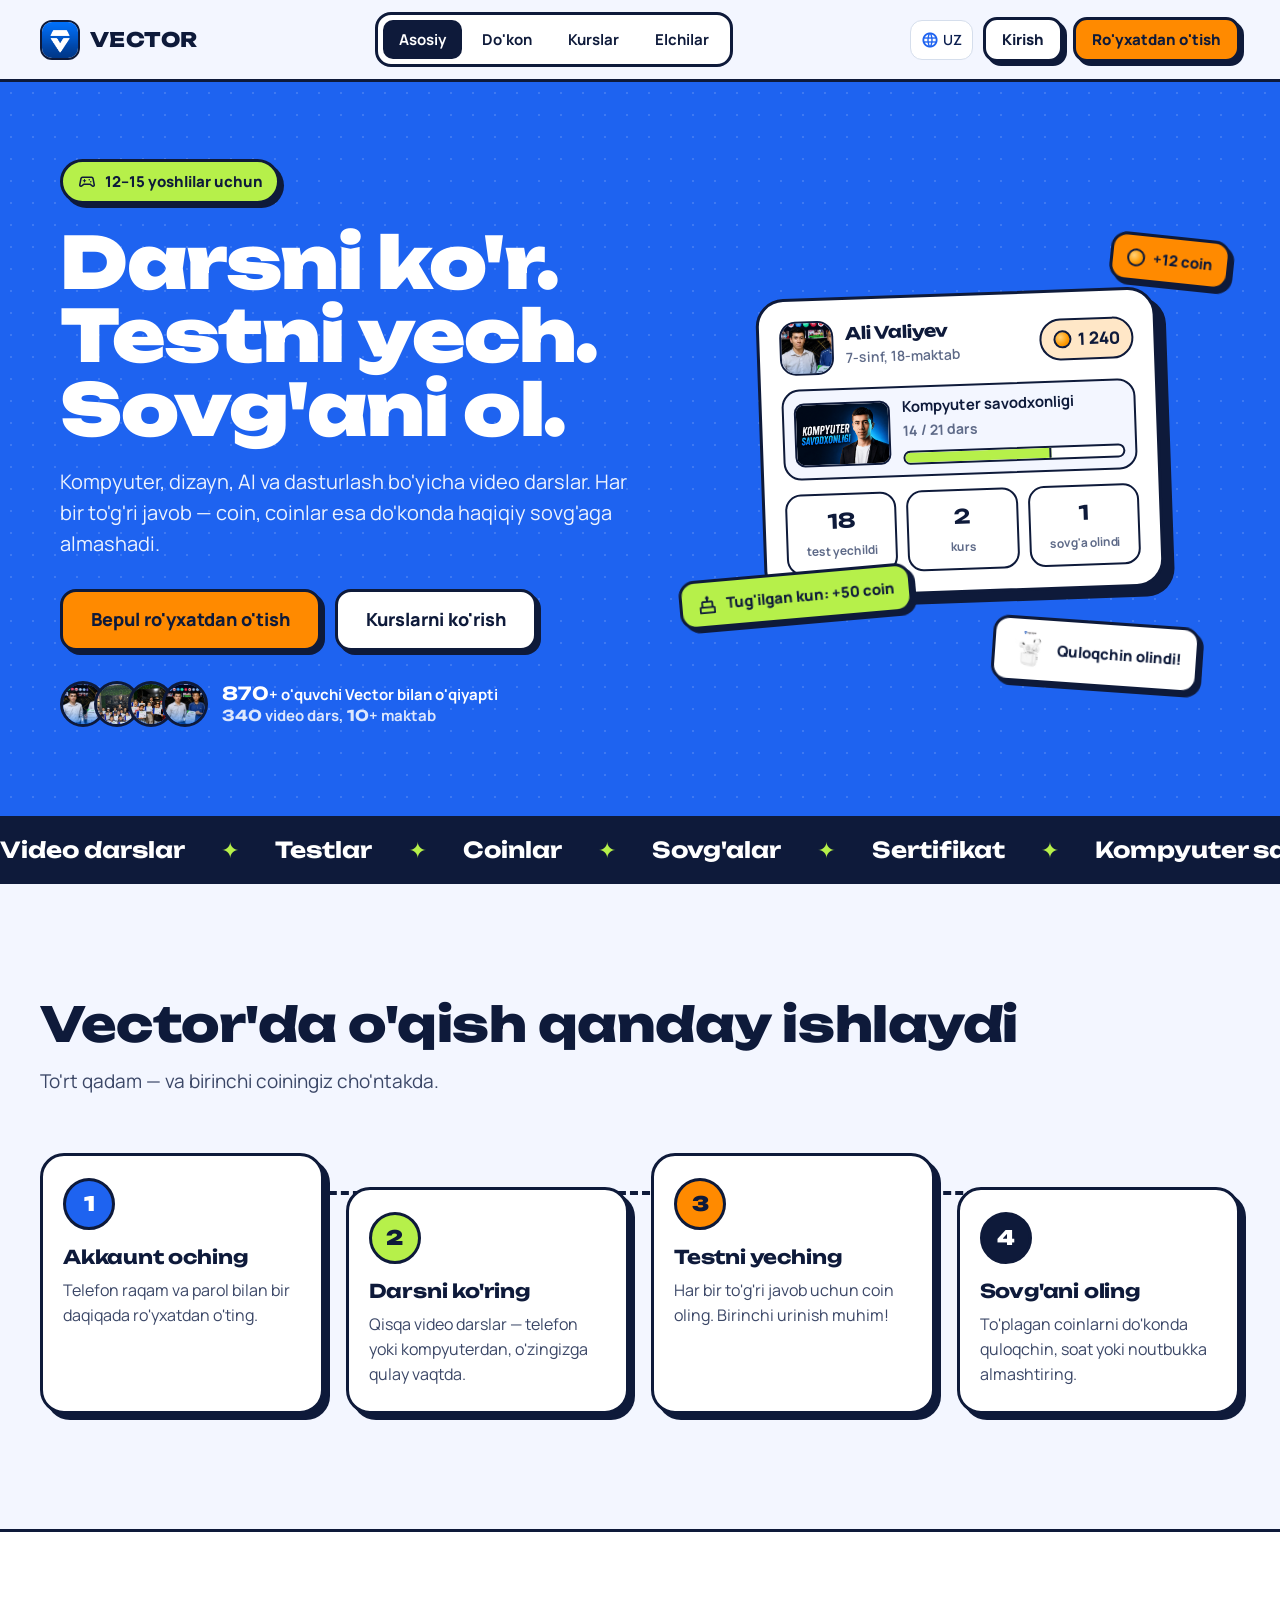
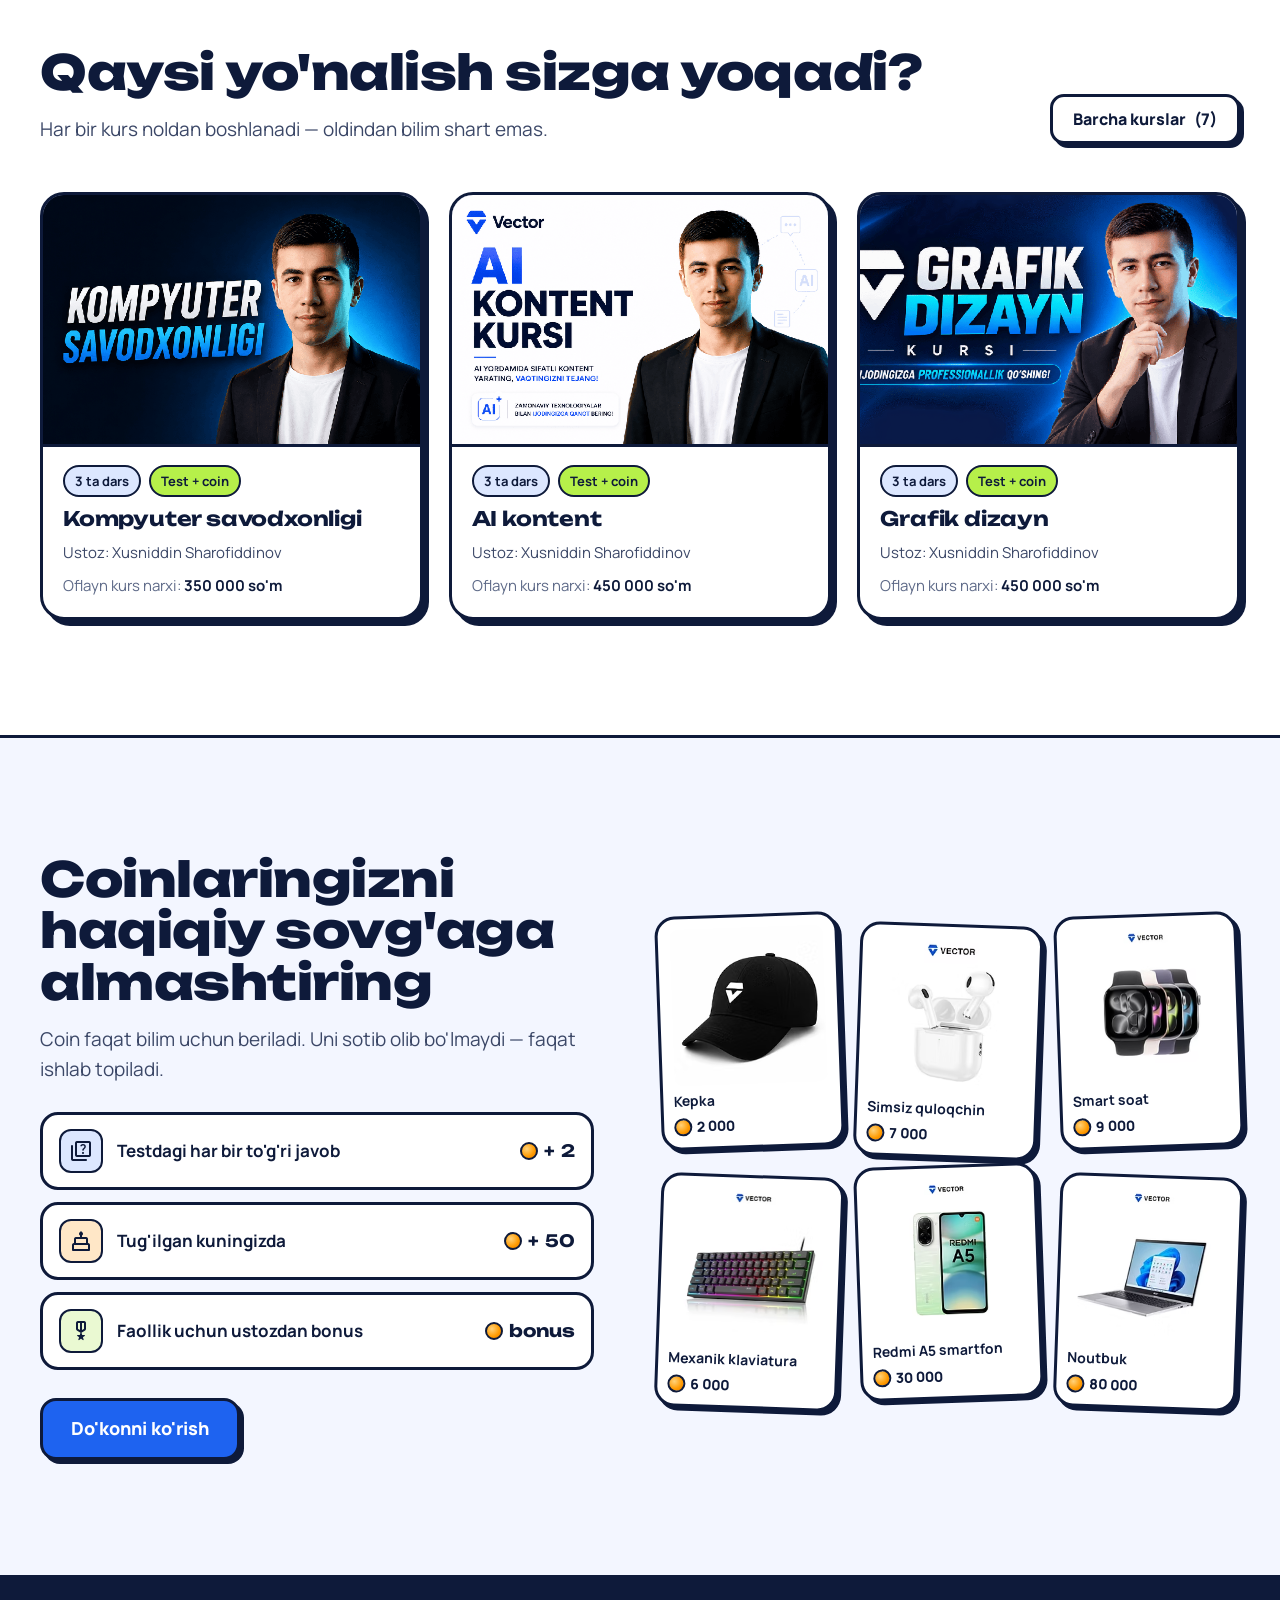
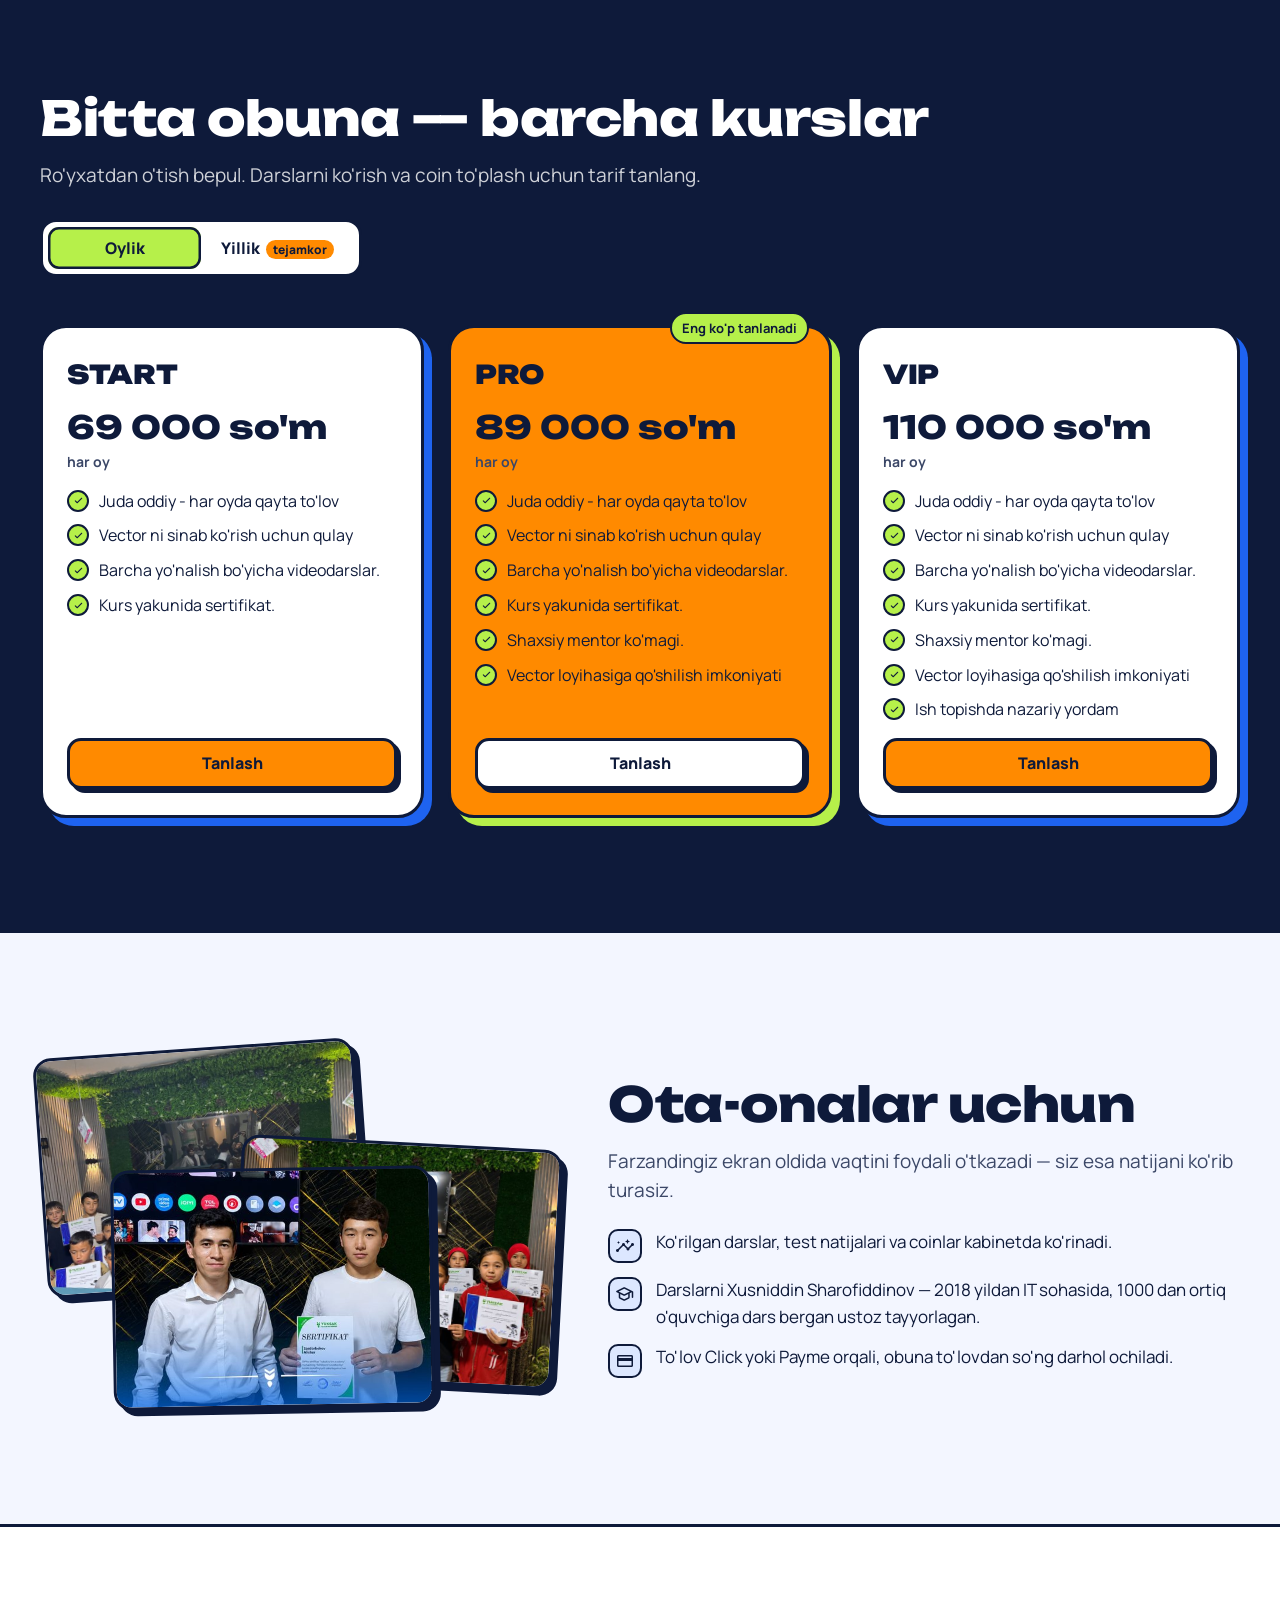
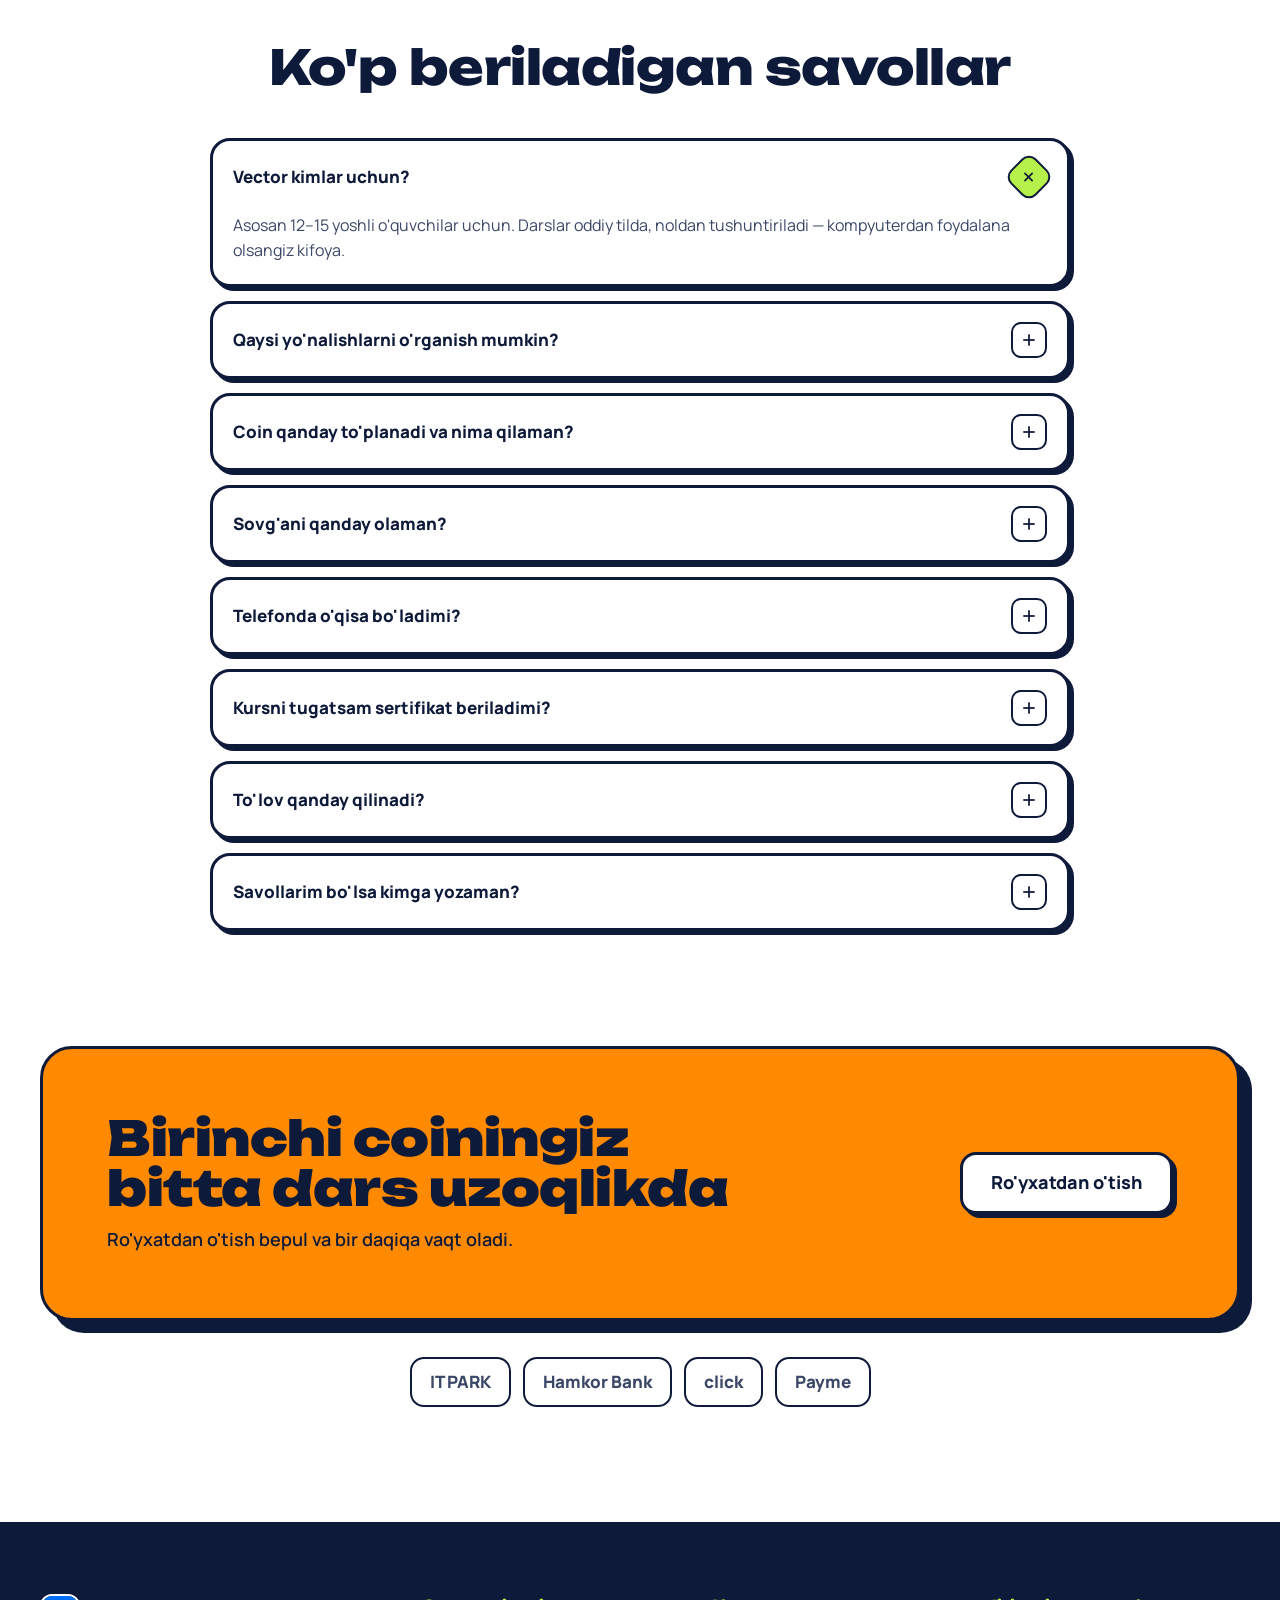
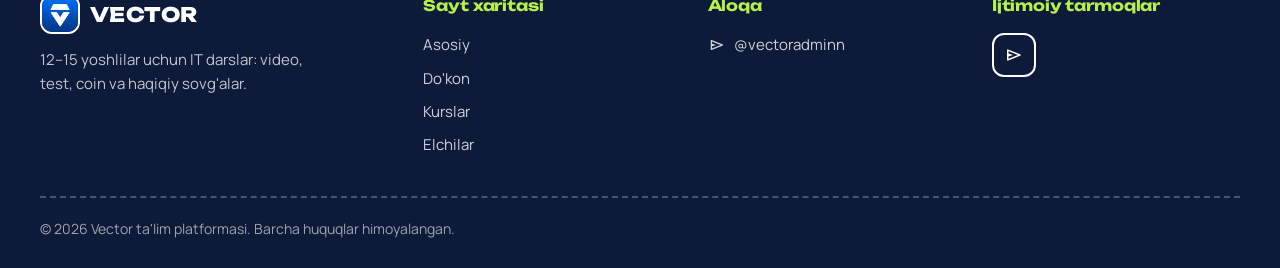
==== commit 1ae1fef3: "Kabinet: foydalanuvchi shabloni asosida yangi dizayn; ommaviy sahifalar 12-15 yosh uchun - Kabinet: " ====
--- a/index.html
+++ b/index.html
@@ -3,156 +3,164 @@
 <head>
 <meta charset="utf-8">
 <meta name="viewport" content="width=device-width, initial-scale=1">
-<title>VECTOR — onlayn ta'lim platformasi</title>
-<meta name="description" content="Zamonaviy kasblarni biz bilan o'rganing: video darslar, testlar, coinlar va sovg'alar. Vector — onlayn ta'lim platformasi.">
+<title>VECTOR — 12–15 yoshlilar uchun IT darslar</title>
+<meta name="description" content="Kompyuter, dizayn, AI va dasturlash bo'yicha video darslar. Test yeching, coin to'plang va haqiqiy sovg'alarga almashtiring.">
 <meta name="theme-color" content="#1E63F0">
-<meta property="og:title" content="VECTOR — onlayn ta'lim platformasi">
-<meta property="og:description" content="Soha mutaxassisidan darslar, amaliy loyihalar va moslashuvchan grafik.">
-<meta property="og:image" content="assets/img/banners/b1.png">
+<meta property="og:title" content="VECTOR — darsni ko'r, testni yech, sovg'ani ol">
+<meta property="og:description" content="12–15 yoshlilar uchun onlayn IT darslar: video, test, coin va sovg'alar.">
+<meta property="og:image" content="assets/img/banners/b3.png">
 <link rel="icon" href="assets/img/vector-logo.png">
 <link rel="preconnect" href="https://fonts.googleapis.com"><link rel="preconnect" href="https://fonts.gstatic.com" crossorigin>
-<link href="https://fonts.googleapis.com/css2?family=Inter:wght@400;500;600;700;800&display=swap" rel="stylesheet">
+<link href="https://fonts.googleapis.com/css2?family=Unbounded:wght@500;700;800;900&family=Manrope:wght@500;600;700;800&display=swap" rel="stylesheet">
 <link href="https://fonts.googleapis.com/css2?family=Material+Symbols+Rounded:opsz,wght,FILL@24,500,1&display=swap" rel="stylesheet">
 <link rel="stylesheet" href="assets/css/site.css">
 <style>
-  /* hero */
-  .hero { position: relative; overflow: hidden; background: linear-gradient(180deg,#1E63F0 0%,#3F83F7 45%,#8DBAFF 80%,#D6E6FF 100%); padding: clamp(40px,7vw,88px) clamp(20px,4vw,48px) clamp(48px,6vw,80px); }
-  .hero .cloud { position: absolute; border-radius: 50%; pointer-events: none; }
-  .hero-in { position: relative; max-width: 1080px; margin: 0 auto; text-align: center; display: flex; flex-direction: column; align-items: center; gap: 20px; }
-  .pill { display: inline-flex; align-items: center; gap: 8px; background: #FF8A00; color: #fff; font-weight: 600; font-size: 14px; padding: 8px 14px; border-radius: 999px; box-shadow: 0 8px 20px rgba(255,138,0,.35); }
-  .hero h1 { margin: 0; color: #fff; font-weight: 800; font-size: clamp(30px,5.2vw,64px); line-height: 1.1; letter-spacing: -.02em; text-wrap: balance; text-shadow: 0 2px 24px rgba(11,30,79,.25); }
-  .hero p { margin: 0; max-width: 620px; color: rgba(255,255,255,.95); font-size: clamp(15px,1.5vw,18px); line-height: 1.6; text-wrap: pretty; }
-  .faces { display: flex; justify-content: center; align-items: flex-start; gap: clamp(8px,2vw,28px); margin-top: clamp(12px,3vw,36px); width: 100%; }
-  .face { width: clamp(58px,15vw,170px); aspect-ratio: 1; border-radius: 50%; border: clamp(3px,.5vw,6px) solid #fff; box-shadow: 0 14px 30px rgba(11,30,79,.25); overflow: hidden; background: #9CC0FA; flex: none; }
-  .face img { display: block; width: 100%; height: 100%; object-fit: cover; }
-  /* statistika */
-  .stats { background: #0B1E4F; padding: clamp(24px,4vw,56px) clamp(12px,4vw,48px); }
-  .stats-g { max-width: 1200px; margin: 0 auto; display: grid; grid-template-columns: repeat(3,minmax(0,1fr)); gap: clamp(8px,2vw,24px); }
-  .stat { background: #1E63F0; border-radius: clamp(12px,1.6vw,20px); padding: clamp(12px,2.4vw,28px); display: flex; flex-wrap: wrap; align-items: center; justify-content: center; gap: clamp(6px,1.4vw,18px); box-shadow: 0 12px 30px rgba(0,0,0,.2); }
-  .stat .ic { width: clamp(32px,5vw,60px); height: clamp(32px,5vw,60px); border-radius: clamp(8px,1.2vw,16px); background: #fff; color: #1E63F0; display: grid; place-items: center; font-size: clamp(18px,3vw,34px); }
-  .stat b { display: block; color: #fff; font-weight: 800; font-size: clamp(22px,4vw,48px); line-height: 1; }
-  .stat span.l { display: block; color: rgba(255,255,255,.85); font-size: clamp(11px,1.2vw,15px); margin-top: 4px; }
-  /* umumiy bo'limlar */
-  .sec { padding: clamp(56px,8vw,112px) clamp(20px,4vw,48px); }
-  .h2 { margin: 0; font-weight: 800; font-size: clamp(26px,3.4vw,42px); line-height: 1.2; letter-spacing: -.01em; text-wrap: balance; }
-  .row3 { display: flex; flex-wrap: wrap; justify-content: center; gap: clamp(16px,2vw,28px); }
-  .row3 > * { flex: 0 1 370px; min-width: min(100%,280px); }
-  .why { height: 100%; background: #1E63F0; color: #fff; border-radius: 20px; padding: clamp(24px,2.6vw,36px); box-shadow: 0 18px 40px rgba(30,99,240,.25); display: flex; flex-direction: column; gap: 16px; transition: transform .3s, box-shadow .3s; }
-  .why:hover { transform: translateY(-6px); box-shadow: 0 26px 50px rgba(30,99,240,.35); }
-  .why .ic { width: 56px; height: 56px; border-radius: 14px; background: #FF8A00; display: grid; place-items: center; font-size: 30px; color: #fff; }
-  .why h3 { margin: 8px 0 0; font-size: clamp(19px,1.7vw,22px); font-weight: 700; line-height: 1.3; }
-  .why p { margin: 0; font-size: 15px; line-height: 1.6; color: rgba(255,255,255,.9); text-wrap: pretty; }
-  /* kurslar */
-  .courses { background: radial-gradient(60% 50% at 85% 0%,rgba(63,131,247,.35) 0%,rgba(63,131,247,0) 70%),radial-gradient(50% 45% at 0% 100%,rgba(30,99,240,.3) 0%,rgba(30,99,240,0) 70%),linear-gradient(180deg,#0B1E4F 0%,#10307A 100%); }
-  .sec-top { display: flex; flex-wrap: wrap; align-items: flex-end; justify-content: space-between; gap: 20px; margin-bottom: clamp(28px,4vw,48px); }
-  .btn-white { border: 0; cursor: pointer; background: #fff; color: #1E63F0; font-weight: 600; font-size: 15px; padding: 12px 22px; border-radius: 12px; display: inline-flex; align-items: center; gap: 6px; transition: transform .2s, background .2s; }
-  .btn-white:hover { background: #EAF2FF; color: #1E63F0; transform: translateY(-2px); }
-  .course { height: 100%; background: #fff; border-radius: 20px; overflow: hidden; display: flex; flex-direction: column; box-shadow: 0 18px 40px rgba(0,0,0,.25); transition: transform .3s; }
-  .course:hover { transform: translateY(-6px); }
-  .course .img { aspect-ratio: 3/2; overflow: hidden; background: #0A1B4A; }
-  .course .img img { display: block; width: 100%; height: 100%; object-fit: contain; }
-  .course .body { padding: 22px; display: flex; flex-direction: column; gap: 10px; flex: 1; }
-  .course h3 { margin: 0; font-size: 20px; font-weight: 700; color: #1E63F0; }
-  .teacher { display: flex; align-items: center; gap: 8px; font-size: 14px; color: #0F172A; }
-  .teacher .ms { width: 28px; height: 28px; border-radius: 50%; background: #EAF2FF; color: #1E63F0; display: grid; place-items: center; font-size: 18px; }
-  .course .price { font-size: 14px; color: #64748B; }
-  .course .price strong { color: #0F172A; }
-  .course .go { margin-top: auto; border: 0; cursor: pointer; background: #FF8A00; color: #fff; font-weight: 600; font-size: 15px; padding: 13px; border-radius: 12px; text-align: center; transition: background .2s, transform .2s; }
-  .course .go:hover { background: #f07f00; color: #fff; transform: translateY(-2px); }
-  /* obunalar */
-  .plans { background: radial-gradient(ellipse at 60% 85%,#8DBAFF 0%,rgba(141,186,255,0) 55%),linear-gradient(135deg,#1552cf 0%,#3AA0F0 45%,#1E63F0 75%,#0BA5FF 100%); }
-  .toggle { position: relative; display: inline-grid; grid-template-columns: 1fr 1fr; background: #F7F5F0; border-radius: 999px; padding: 6px; box-shadow: 0 10px 24px rgba(11,30,79,.2); }
-  .toggle .knob { position: absolute; top: 6px; bottom: 6px; left: 6px; width: calc(50% - 6px); border-radius: 999px; background: #FF7A00; transition: transform .35s cubic-bezier(.2,.7,.2,1); }
-  .toggle.y .knob { transform: translateX(100%); }
-  .toggle button { position: relative; border: 0; background: transparent; cursor: pointer; padding: 10px clamp(14px,2.4vw,22px); font-weight: 700; font-size: clamp(15px,1.6vw,19px); color: #0F172A; transition: color .3s; }
-  .toggle button[aria-selected="true"] { color: #fff; }
-  .plan-row { display: flex; flex-wrap: wrap; justify-content: center; gap: clamp(20px,3vw,40px); align-items: center; }
-  .plan-row > * { flex: 0 1 330px; min-width: min(100%,280px); }
-  .plan { height: 100%; background: #fff; border-radius: 28px; padding: clamp(24px,2.4vw,28px) clamp(22px,2.2vw,28px); box-shadow: 0 18px 40px rgba(11,30,79,.2); display: flex; flex-direction: column; gap: 14px; transition: transform .3s; }
-  .plan:hover { transform: translateY(-6px); }
-  .plan.pop { padding-top: clamp(28px,2.6vw,36px); padding-bottom: clamp(28px,2.6vw,36px); box-shadow: 0 30px 60px rgba(11,30,79,.3); }
-  .plan .tier { align-self: center; width: min(100%,220px); text-align: center; background: #1E63F0; color: #fff; font-weight: 800; font-size: 22px; padding: 7px 0; border-radius: 999px; }
-  .plan .pr { min-height: 84px; display: flex; flex-direction: column; align-items: center; justify-content: center; gap: 6px; transition: opacity .2s, transform .2s; }
-  .plan .pr .old { display: flex; flex-wrap: wrap; justify-content: center; gap: 4px 10px; font-size: 14px; color: #94A3B8; white-space: nowrap; }
-  .plan .pr .now { color: #F25400; font-weight: 800; font-size: clamp(26px,2.6vw,34px); line-height: 1.15; white-space: nowrap; letter-spacing: -.01em; }
-  .plan ul { list-style: none; margin: 0; padding: 0; display: flex; flex-direction: column; gap: 10px; font-size: 15px; line-height: 1.35; }
+  .sec { padding: clamp(64px,9vw,120px) clamp(20px,4vw,40px); }
+  .h2 { margin: 0; font-size: clamp(28px,4vw,48px); font-weight: 800; line-height: 1.08; }
+  .lead { margin: 16px 0 0; font-size: clamp(17px,1.6vw,19px); color: var(--ink-2); max-width: 58ch; }
+
+  /* ---------- HERO ---------- */
+  .hero { position: relative; overflow: hidden; background: var(--blue); color: #fff; border-bottom: var(--line);
+    background-image: radial-gradient(rgba(255,255,255,.14) 1.5px, transparent 1.5px); background-size: 22px 22px; }
+  .hero-in { max-width: 1240px; margin: 0 auto; padding: clamp(40px,6vw,80px) clamp(20px,4vw,40px) clamp(56px,7vw,96px); display: grid; grid-template-columns: 1.05fr .95fr; gap: clamp(32px,5vw,64px); align-items: center; }
+  @media (max-width: 960px) { .hero-in { grid-template-columns: 1fr; } }
+  .age { display: inline-flex; align-items: center; gap: 8px; padding: 8px 14px; background: var(--lime); color: var(--ink); border: var(--line); border-radius: 999px; font-weight: 800; font-size: 15px; box-shadow: var(--sh-s); }
+  .hero h1 { margin: 22px 0 0; font-size: clamp(38px,5.6vw,72px); font-weight: 900; line-height: 1.02; letter-spacing: -.02em; }
+  .hero h1 span { display: block; }
+  .hero .sub { margin: 20px 0 0; font-size: clamp(17px,1.6vw,20px); line-height: 1.55; color: rgba(255,255,255,.92); max-width: 52ch; }
+  .hero-cta { display: flex; flex-wrap: wrap; gap: 14px; margin-top: 30px; }
+  .trust { display: flex; align-items: center; gap: 14px; margin-top: 30px; flex-wrap: wrap; }
+  .faces { display: flex; }
+  .faces img { width: 46px; height: 46px; border-radius: 50%; object-fit: cover; border: 3px solid var(--ink); margin-left: -12px; background: #9CC0FA; }
+  .faces img:first-child { margin-left: 0; }
+  .trust p { margin: 0; font-weight: 700; font-size: 15px; line-height: 1.35; }
+  .trust p b { font-family: var(--display); font-size: 18px; }
+
+  /* o'yinchi kartochkasi */
+  .stage { position: relative; min-height: 470px; display: grid; place-items: center; }
+  .player { position: relative; width: min(100%, 400px); background: var(--white); color: var(--ink); border: var(--line); border-radius: 28px; box-shadow: 10px 10px 0 var(--ink); padding: 20px; display: flex; flex-direction: column; gap: 14px; transform: rotate(-2deg); }
+  .p-head { display: flex; align-items: center; gap: 12px; }
+  .p-ava { width: 54px; height: 54px; border-radius: 16px; overflow: hidden; border: 2.5px solid var(--ink); background: var(--blue-l); flex: none; }
+  .p-ava img { width: 100%; height: 100%; object-fit: cover; object-position: 50% 30%; transform: scale(1.6); transform-origin: 30% 35%; }
+  .p-head b { display: block; font-family: var(--display); font-size: 17px; line-height: 1.2; }
+  .p-head small { color: var(--muted); font-weight: 600; font-size: 14px; }
+  .p-coins { margin-left: auto; display: flex; align-items: center; gap: 6px; padding: 6px 12px; border: 2.5px solid var(--ink); border-radius: 999px; background: var(--orange-l); font-weight: 800; }
+  .p-course { display: grid; grid-template-columns: 96px 1fr; gap: 12px; align-items: center; padding: 10px; border: 2.5px solid var(--ink); border-radius: 18px; background: var(--paper); }
+  .p-course img { width: 96px; aspect-ratio: 3/2; object-fit: cover; border-radius: 10px; border: 2px solid var(--ink); }
+  .p-course b { font-size: 15px; line-height: 1.25; display: block; }
+  .bar { height: 14px; border: 2.5px solid var(--ink); border-radius: 999px; background: var(--white); overflow: hidden; margin-top: 8px; }
+  .bar i { display: block; height: 100%; background: var(--lime); border-right: 2.5px solid var(--ink); }
+  .p-row { display: grid; grid-template-columns: repeat(3,1fr); gap: 10px; }
+  .p-row div { border: 2.5px solid var(--ink); border-radius: 16px; padding: 10px; text-align: center; }
+  .p-row b { display: block; font-family: var(--display); font-size: 20px; }
+  .p-row span { font-size: 12px; font-weight: 700; color: var(--muted); }
+  .sticker { position: absolute; z-index: 2; display: flex; align-items: center; gap: 8px; padding: 10px 14px; border: var(--line); border-radius: 16px; box-shadow: var(--sh-s); font-weight: 800; font-size: 15px; color: var(--ink); transform: rotate(var(--r)); animation: stickIn .5s cubic-bezier(.3,1.6,.5,1) both; }
+  .sticker.s1 { --r: 6deg; top: 6%; right: -2%; background: var(--orange); animation-delay: .45s; }
+  .sticker.s2 { --r: -5deg; bottom: 12%; left: -4%; background: var(--lime); animation-delay: .65s; }
+  .sticker.s3 { --r: 4deg; bottom: -2%; right: 4%; background: var(--white); animation-delay: .85s; }
+  .sticker.s3 img { width: 40px; height: 40px; object-fit: contain; border-radius: 8px; }
+  @media (max-width: 520px) { .stage { min-height: 0; padding: 64px 0 56px; } .sticker { font-size: 14px; padding: 8px 12px; } .sticker.s1 { top: 0; right: 0; } .sticker.s2 { top: 6px; bottom: auto; left: 0; } .sticker.s3 { bottom: 0; right: 0; } }
+
+  /* lenta */
+  .ticker { background: var(--ink); color: #fff; border-bottom: var(--line); overflow: hidden; padding: 14px 0; }
+  .ticker-row { display: flex; width: max-content; gap: 36px; animation: tick 30s linear infinite; font-family: var(--display); font-weight: 700; font-size: clamp(16px,1.8vw,22px); }
+  .ticker-row span { display: inline-flex; align-items: center; gap: 36px; white-space: nowrap; }
+  .ticker-row span::after { content: '✦'; color: var(--lime); }
+  @keyframes tick { to { transform: translateX(-50%); } }
+
+  /* ---------- QANDAY ISHLAYDI ---------- */
+  .path { list-style: none; margin: clamp(36px,5vw,56px) 0 0; padding: 0; display: grid; grid-template-columns: repeat(4,1fr); gap: 22px; position: relative; }
+  .path::before { content: ''; position: absolute; left: 6%; right: 6%; top: 38px; border-top: 4px dashed var(--ink); z-index: 0; }
+  .step { position: relative; z-index: 1; background: var(--white); border: var(--line); border-radius: 24px; box-shadow: var(--sh); padding: 22px 20px 24px; display: flex; flex-direction: column; gap: 10px; }
+  .step:nth-child(even) { margin-top: 34px; }
+  .step .num { width: 52px; height: 52px; border-radius: 50%; border: var(--line); display: grid; place-items: center; font-family: var(--display); font-weight: 900; font-size: 20px; background: var(--blue); color: #fff; }
+  .step:nth-child(2) .num { background: var(--lime); color: var(--ink); }
+  .step:nth-child(3) .num { background: var(--orange); color: var(--ink); }
+  .step:nth-child(4) .num { background: var(--ink); }
+  .step h3 { margin: 6px 0 0; font-size: 19px; line-height: 1.2; }
+  .step p { margin: 0; color: var(--ink-2); font-size: 16px; }
+  @media (max-width: 900px) { .path { grid-template-columns: 1fr 1fr; } .path::before { display: none; } .step:nth-child(even) { margin-top: 0; } }
+  @media (max-width: 520px) { .path { grid-template-columns: 1fr; } }
+
+  /* ---------- KURSLAR ---------- */
+  .kurs-bg { background: var(--white); border-top: var(--line); border-bottom: var(--line); }
+  .sec-top { display: flex; flex-wrap: wrap; align-items: flex-end; justify-content: space-between; gap: 20px; }
+  .cgrid { display: grid; grid-template-columns: repeat(auto-fill,minmax(min(100%,320px),1fr)); gap: 26px; margin-top: clamp(32px,4vw,48px); }
+  .course { background: var(--white); border: var(--line); border-radius: 24px; box-shadow: var(--sh); overflow: hidden; display: flex; flex-direction: column; color: var(--ink); transition: transform .15s, box-shadow .15s; }
+  .course:hover { transform: translate(-3px,-3px); box-shadow: 9px 9px 0 var(--ink); color: var(--ink); }
+  .course .img { aspect-ratio: 3/2; border-bottom: var(--line); background: #0A1B4A; position: relative; overflow: hidden; }
+  .course .img img { position: absolute; inset: 0; width: 100%; height: 100%; object-fit: cover; }
+  .course .body { padding: 18px 20px 20px; display: flex; flex-direction: column; gap: 10px; flex: 1; }
+  .course h3 { margin: 0; font-size: 20px; line-height: 1.2; }
+  .course .meta { display: flex; flex-wrap: wrap; gap: 8px; }
+  .course .price { font-size: 15px; color: var(--muted); margin-top: auto; }
+  .course .price b { color: var(--ink); }
+
+  /* ---------- DO'KON ---------- */
+  .shop { display: grid; grid-template-columns: 1fr 1.05fr; gap: clamp(32px,5vw,64px); align-items: center; }
+  @media (max-width: 900px) { .shop { grid-template-columns: 1fr; } }
+  .earn { list-style: none; margin: 28px 0 0; padding: 0; display: flex; flex-direction: column; gap: 12px; }
+  .earn li { display: flex; align-items: center; gap: 14px; padding: 14px 16px; background: var(--white); border: var(--line); border-radius: 18px; font-weight: 700; }
+  .earn li .ms { width: 44px; height: 44px; border-radius: 12px; border: 2.5px solid var(--ink); display: grid; place-items: center; font-size: 24px; flex: none; }
+  .earn li .amt { margin-left: auto; display: flex; align-items: center; gap: 6px; font-family: var(--display); white-space: nowrap; }
+  .gifts { display: grid; grid-template-columns: repeat(3,1fr); gap: 16px; }
+  .gift { background: var(--white); border: var(--line); border-radius: 20px; box-shadow: var(--sh-s); padding: 10px; display: flex; flex-direction: column; gap: 6px; }
+  .gift:nth-child(odd) { transform: rotate(-2deg); } .gift:nth-child(even) { transform: rotate(2deg) translateY(10px); }
+  .gift img { aspect-ratio: 1; object-fit: contain; width: 100%; border-radius: 12px; background: #fff; mix-blend-mode: multiply; }
+  .gift b { font-size: 14px; line-height: 1.25; white-space: nowrap; overflow: hidden; text-overflow: ellipsis; }
+  .gift span { display: flex; align-items: center; gap: 5px; font-weight: 800; font-size: 14px; }
+
+  /* ---------- TARIFLAR ---------- */
+  .plans-bg { background: var(--ink); color: #fff; border-top: var(--line); }
+  .seg { display: inline-grid; grid-template-columns: 1fr 1fr; padding: 5px; background: var(--white); border: var(--line); border-radius: 16px; margin-top: 28px; }
+  .seg button { border: 0; background: transparent; cursor: pointer; padding: 10px 20px; border-radius: 11px; font-weight: 800; font-size: 16px; color: var(--ink); }
+  .seg button[aria-selected="true"] { background: var(--lime); box-shadow: inset 0 0 0 2.5px var(--ink); }
+  .seg .save { display: inline-block; margin-left: 6px; padding: 1px 7px; border-radius: 999px; background: var(--orange); font-size: 12px; }
+  .pgrid { display: grid; grid-template-columns: repeat(3,1fr); gap: 24px; margin-top: clamp(32px,4vw,48px); align-items: stretch; }
+  @media (max-width: 900px) { .pgrid { grid-template-columns: 1fr; max-width: 440px; } }
+  .plan { position: relative; background: var(--white); color: var(--ink); border: var(--line); border-radius: 26px; box-shadow: 8px 8px 0 var(--blue); padding: 26px 24px; display: flex; flex-direction: column; gap: 16px; }
+  .plan.pop { background: var(--orange); box-shadow: 8px 8px 0 var(--lime); }
+  .plan .tag { position: absolute; top: -16px; right: 20px; }
+  .plan h3 { margin: 0; font-size: 26px; font-weight: 900; }
+  .plan .price { font-family: var(--display); font-weight: 800; font-size: clamp(26px,2.6vw,32px); line-height: 1.1; white-space: nowrap; }
+  .plan .per { font-size: 14px; font-weight: 700; color: var(--ink-2); margin-top: 6px; }
+  .plan .per s { color: var(--muted); margin-right: 8px; }
+  .plan ul { list-style: none; margin: 0; padding: 0; display: flex; flex-direction: column; gap: 10px; flex: 1; font-size: 16px; }
   .plan li { display: flex; gap: 10px; align-items: flex-start; }
-  .plan li .ms { flex: none; width: 20px; height: 20px; border-radius: 50%; background: #1E63F0; color: #fff; display: grid; place-items: center; font-size: 15px; box-shadow: 0 0 0 2px #EAF2FF; margin-top: 1px; }
-  .plan .buy { margin-top: auto; border: 0; cursor: pointer; background: #FF7A00; color: #fff; font-weight: 800; font-size: 18px; padding: 13px; border-radius: 999px; text-align: center; transition: background .2s, transform .2s, box-shadow .2s; }
-  .plan .buy:hover { background: #f06d00; color: #fff; transform: translateY(-2px); box-shadow: 0 12px 24px rgba(255,122,0,.4); }
-  .fade .pr { opacity: 0; transform: translateY(10px); }
-  /* bannerlar */
-  .banners { background: #1E63F0; }
-  .arrow { border: 1.5px solid rgba(255,255,255,.6); cursor: pointer; width: 48px; height: 48px; border-radius: 14px; background: transparent; color: #fff; display: grid; place-items: center; font-size: 24px; transition: background .2s, color .2s; }
-  .arrow:hover { background: #fff; color: #1E63F0; }
-  .car { position: relative; overflow: hidden; padding: 4px 0 40px; }
-  .track { display: flex; transition: transform .7s cubic-bezier(.65,0,.25,1); }
-  .slide { flex: 0 0 100%; min-width: 0; padding: 0 2px; }
-  .slide-in { display: grid; grid-template-columns: repeat(auto-fit,minmax(min(100%,320px),1fr)); align-items: center; gap: clamp(18px,2.6vw,32px); background: #0A66FF; border: 2px solid rgba(140,190,255,.9); border-radius: 28px; padding: clamp(14px,2vw,22px); }
-  .slide-in .pic { display: block; aspect-ratio: 4/3; border-radius: 22px; overflow: hidden; background: #1A55DD; }
-  .slide-in .pic img { display: block; width: 100%; height: 100%; object-fit: cover; object-position: right center; }
-  .slide-in h3 { margin: 0; color: #fff; font-weight: 700; font-size: clamp(26px,3vw,40px); line-height: 1.15; text-wrap: balance; }
-  .slide-in p { margin: 0; color: #fff; font-size: clamp(15px,1.4vw,19px); line-height: 1.4; text-wrap: pretty; }
-  .slide-in .cta { margin-top: 6px; background: #fff; color: #0A3FB8; font-weight: 600; font-size: 14px; padding: 8px 14px; border-radius: 999px; transition: transform .2s, background .2s; }
-  .slide-in .cta:hover { background: #EAF2FF; color: #0A3FB8; transform: translateY(-1px); }
-  .dots { position: absolute; left: 0; right: 0; bottom: 8px; display: flex; justify-content: center; gap: 8px; }
-  .dots button { border: 0; cursor: pointer; padding: 0; height: 8px; width: 8px; border-radius: 999px; background: rgba(255,255,255,.5); transition: width .35s, background .35s; }
-  .dots button[aria-selected="true"] { width: 28px; background: #fff; }
-  /* hamkorlar */
-  .marq { display: flex; flex-direction: column; gap: 20px; -webkit-mask-image: linear-gradient(90deg,transparent,#000 10%,#000 90%,transparent); mask-image: linear-gradient(90deg,transparent,#000 10%,#000 90%,transparent); }
-  .marq-row { display: flex; width: max-content; gap: 20px; }
-  .marq-row span { display: flex; align-items: center; justify-content: center; height: 72px; min-width: 150px; padding: 0 28px; border-radius: 16px; background: #F4F7FC; font-weight: 800; font-size: 22px; color: #94A3B8; opacity: .85; transition: color .3s, background .3s; }
-  .marq-row span:hover { color: #1E63F0; background: #EAF2FF; opacity: 1; }
-  /* FAQ */
-  .faq-i { background: #1E63F0; border-radius: 16px; overflow: hidden; box-shadow: 0 8px 20px rgba(30,99,240,.18); }
-  .faq-i button { width: 100%; border: 0; cursor: pointer; background: transparent; color: #fff; text-align: left; display: flex; align-items: center; justify-content: space-between; gap: 16px; padding: 18px 22px; font-weight: 600; font-size: clamp(15px,1.4vw,17px); transition: background .2s; }
-  .faq-i button:hover { background: rgba(255,255,255,.08); }
-  .faq-i button .ms { flex: none; font-size: 26px; transition: transform .35s; }
-  .faq-i button[aria-expanded="true"] .ms { transform: rotate(180deg); }
-  .faq-i .a { display: grid; grid-template-rows: 0fr; transition: grid-template-rows .35s ease; }
+  .plan li .ms { width: 22px; height: 22px; border-radius: 50%; border: 2px solid var(--ink); background: var(--lime); display: grid; place-items: center; font-size: 15px; flex: none; margin-top: 1px; }
+  .plan .btn { width: 100%; }
+  .pgrid.fade .plan { opacity: .3; transition: opacity .15s; }
+
+  /* ---------- OTA-ONALAR ---------- */
+  .parents { display: grid; grid-template-columns: .9fr 1.1fr; gap: clamp(28px,4vw,56px); align-items: center; }
+  @media (max-width: 900px) { .parents { grid-template-columns: 1fr; } }
+  .photo-stack { position: relative; min-height: 360px; }
+  .photo-stack img { position: absolute; width: 62%; aspect-ratio: 4/3; object-fit: cover; border: var(--line); border-radius: 18px; box-shadow: var(--sh); background: #9CC0FA; }
+  .photo-stack img:nth-child(1) { left: 0; top: 0; transform: rotate(-4deg); }
+  .photo-stack img:nth-child(2) { right: 0; top: 26%; transform: rotate(3deg); }
+  .photo-stack img:nth-child(3) { left: 14%; bottom: 0; transform: rotate(-1deg); }
+  .checks { list-style: none; margin: 24px 0 0; padding: 0; display: flex; flex-direction: column; gap: 14px; }
+  .checks li { display: flex; gap: 14px; align-items: flex-start; font-size: 17px; }
+  .checks .ms { width: 34px; height: 34px; border-radius: 10px; border: 2.5px solid var(--ink); background: var(--blue-l); display: grid; place-items: center; font-size: 20px; flex: none; }
+
+  /* ---------- SAVOLLAR ---------- */
+  .faq { max-width: 860px; margin: clamp(28px,4vw,44px) auto 0; display: flex; flex-direction: column; gap: 14px; }
+  .faq-i { background: var(--white); border: var(--line); border-radius: 20px; box-shadow: var(--sh-s); overflow: hidden; }
+  .faq-i button { width: 100%; border: 0; cursor: pointer; background: transparent; text-align: left; display: flex; align-items: center; justify-content: space-between; gap: 16px; padding: 18px 20px; font-weight: 800; font-size: 17px; color: var(--ink); }
+  .faq-i button .ms { width: 36px; height: 36px; border-radius: 10px; border: 2.5px solid var(--ink); display: grid; place-items: center; font-size: 22px; flex: none; transition: transform .25s, background .2s; }
+  .faq-i.open button .ms { transform: rotate(45deg); background: var(--lime); }
+  .faq-i .a { display: grid; grid-template-rows: 0fr; transition: grid-template-rows .3s ease; }
   .faq-i.open .a { grid-template-rows: 1fr; }
   .faq-i .a > div { overflow: hidden; }
-  .faq-i .a p { margin: 0; padding: 0 22px 20px; color: rgba(255,255,255,.92); font-size: 15px; line-height: 1.6; }
-  /* yo'l xaritasi */
-  .road { list-style: none; margin: 0; padding: clamp(28px,3vw,44px) clamp(16px,2vw,32px); background: #fff; border-radius: 24px; box-shadow: 0 24px 60px rgba(0,0,0,.25); display: grid; grid-template-columns: repeat(5,minmax(0,1fr)); }
-  .road li { display: flex; flex-direction: column; align-items: center; text-align: center; gap: 10px; position: relative; }
-  .road li .line { position: absolute; top: 32px; left: 50%; width: 100%; height: 3px; background: #1E63F0; }
-  .road li .ic { position: relative; width: 64px; height: 64px; border-radius: 16px; background: #1E63F0; color: #fff; display: grid; place-items: center; font-size: 32px; box-shadow: 0 10px 20px rgba(30,99,240,.3); }
-  .road li:last-child .ic { background: #FF8A00; box-shadow: 0 10px 20px rgba(255,138,0,.35); }
-  .road strong { font-size: 15px; }
-  .road small { font-size: 13px; color: #64748B; }
-  @media (max-width: 767px) {
-    .road { grid-template-columns: 1fr; max-width: 320px; margin: 0 auto; background: transparent; box-shadow: none; padding: 0; gap: 0; }
-    .road li { color: #fff; gap: 6px; padding-bottom: 52px; }
-    .road li:last-child { padding-bottom: 0; }
-    .road li .line { top: 76px; left: 50%; width: 0; height: 36px; border-left: 3px dashed rgba(255,255,255,.7); background: none; transform: translateY(42px); }
-    .road li .ic { background: #fff; color: #1E63F0; box-shadow: none; }
-    .road small { color: rgba(255,255,255,.8); }
-  }
-  /* ilova */
-  .app-g { max-width: 1200px; margin: 0 auto; display: grid; grid-template-columns: repeat(auto-fit,minmax(min(100%,420px),1fr)); gap: clamp(32px,4vw,56px); align-items: center; }
-  .store { background: #1E63F0; border: 1px solid rgba(255,255,255,.3); border-radius: 20px; padding: 22px; display: flex; flex-direction: column; gap: 14px; align-items: flex-start; box-shadow: 0 18px 40px rgba(0,0,0,.2); }
-  .store .tag { display: flex; align-items: center; gap: 8px; background: #fff; color: #0F172A; border-radius: 10px; padding: 8px 12px; font-weight: 700; font-size: 15px; }
-  .store p { margin: 0; color: #fff; font-weight: 600; font-size: 15px; line-height: 1.5; }
-  .store .dl { border: 1.5px solid #fff; cursor: pointer; background: transparent; color: #fff; font-weight: 600; font-size: 14px; padding: 10px 18px; border-radius: 10px; display: flex; align-items: center; gap: 6px; transition: background .2s, color .2s; }
-  .store .dl:hover { background: #fff; color: #1E63F0; }
-  .store .dl[aria-disabled="true"] { opacity: .7; cursor: default; }
-  .store .dl[aria-disabled="true"]:hover { background: transparent; color: #fff; }
-  .phones { display: flex; justify-content: center; align-items: flex-end; gap: 24px; }
-  .phone { width: 220px; aspect-ratio: 9/19; border-radius: 36px; background: #0F172A; padding: 10px; box-shadow: 0 30px 60px rgba(0,0,0,.4); animation: vfloat 6s ease-in-out infinite; }
-  .phone.b { width: 240px; border-radius: 38px; animation-delay: 1.5s; }
-  .scr { width: 100%; height: 100%; border-radius: 28px; background: #F1F5FB; overflow: hidden; display: flex; flex-direction: column; gap: 8px; padding: 26px 10px 10px; font-size: 10px; color: #0F172A; }
-  .scr .top { display: flex; align-items: center; gap: 6px; }
-  .scr .av { width: 24px; height: 24px; border-radius: 50%; background: #1E63F0; color: #fff; display: grid; place-items: center; font-weight: 800; font-size: 9px; }
-  .scr .coin { margin-left: auto; color: #E07800; font-weight: 800; }
-  .scr .card { background: #fff; border-radius: 12px; padding: 8px; box-shadow: 0 4px 10px rgba(11,30,79,.06); display: flex; flex-direction: column; gap: 5px; }
-  .scr .bar { height: 6px; border-radius: 9px; background: #EAF2FF; overflow: hidden; }
-  .scr .bar i { display: block; height: 100%; background: linear-gradient(90deg,#1E63F0,#FF8A00); }
-  .scr img { width: 100%; border-radius: 9px; display: block; }
-  .scr .hello { background: #1E63F0; color: #fff; border-radius: 12px; padding: 10px; font-weight: 800; font-size: 12px; }
-  .scr .g2 { display: grid; grid-template-columns: 1fr 1fr; gap: 6px; }
-  .scr .g2 .card img { aspect-ratio: 1; object-fit: contain; background: #fff; }
-  @media (max-width: 1023px) { .phones { display: none; } }
+  .faq-i .a p { margin: 0; padding: 0 20px 20px; color: var(--ink-2); font-size: 16px; line-height: 1.6; }
+
+  /* ---------- YAKUN ---------- */
+  .final { position: relative; max-width: 1200px; margin: 0 auto; background: var(--orange); border: var(--line); border-radius: 32px; box-shadow: 12px 12px 0 var(--ink); padding: clamp(32px,5vw,64px); display: grid; grid-template-columns: 1fr auto; gap: 28px; align-items: center; overflow: hidden; }
+  @media (max-width: 760px) { .final { grid-template-columns: 1fr; } }
+  .final h2 { margin: 0; font-size: clamp(28px,4vw,48px); font-weight: 900; line-height: 1.05; }
+  .final p { margin: 12px 0 0; font-size: 18px; font-weight: 600; }
+  .partners { display: flex; flex-wrap: wrap; justify-content: center; gap: 12px; margin-top: 36px; }
+  .partners span { padding: 10px 18px; border: 2.5px solid var(--ink); border-radius: 14px; font-weight: 800; color: var(--ink-2); background: var(--white); }
 </style>
 </head>
 <body>
@@ -160,136 +168,118 @@
 <header id="vh"></header>
 <main>
   <!-- HERO -->
-  <section class="hero" id="asosiy">
-    <div class="cloud" aria-hidden="true" style="left:-8%;top:18%;width:46%;height:34%;background:radial-gradient(closest-side,rgba(255,255,255,.55),rgba(255,255,255,0));filter:blur(8px)"></div>
-    <div class="cloud" aria-hidden="true" style="right:-10%;top:8%;width:50%;height:30%;background:radial-gradient(closest-side,rgba(255,255,255,.45),rgba(255,255,255,0));filter:blur(10px)"></div>
-    <div class="cloud" aria-hidden="true" style="left:10%;right:10%;bottom:-12%;height:40%;background:radial-gradient(closest-side,rgba(255,255,255,.8),rgba(255,255,255,0));filter:blur(12px)"></div>
+  <section class="hero">
     <div class="hero-in">
-      <span class="pill" data-reveal><span class="ms" style="font-size:18px">auto_awesome</span>Keling birga o'rganamiz</span>
-      <h1 id="heroTitle" data-reveal data-delay="80">Zamonaviy kasblarni biz bilan o'rganing va kelajagingizni bugundan quring!</h1>
-      <p id="heroText" data-reveal data-delay="160">Soha mutaxassisidan darslar, amaliy loyihalar va moslashuvchan grafik. Daromadli kasb egasi bo'lish endi yanada oson.</p>
-      <div class="faces" data-reveal data-delay="220">
-        <div class="face" style="transform:translateY(clamp(8px,3vw,48px)) rotate(-6deg)"><img src="assets/img/students/s4.jpg" alt="Sertifikat topshirish" style="object-position:50% 35%"></div>
-        <div class="face" style="transform:translateY(clamp(2px,1vw,14px)) rotate(-3deg)"><img src="assets/img/students/s2.jpg" alt="O'quvchilar sertifikat bilan" style="object-position:50% 55%;transform:scale(1.35);transform-origin:50% 55%"></div>
-        <div class="face"><img src="assets/img/students/s1.jpg" alt="Sinfdagi o'quvchilar" style="object-position:50% 62%;transform:scale(1.9);transform-origin:50% 62%"></div>
-        <div class="face" style="transform:translateY(clamp(2px,1vw,14px)) rotate(3deg)"><img src="assets/img/students/s3.jpg" alt="O'quvchi qizlar sertifikat bilan" style="object-position:50% 45%;transform:scale(1.35);transform-origin:50% 45%"></div>
-        <div class="face" style="transform:translateY(clamp(8px,3vw,48px)) rotate(6deg)"><img src="assets/img/students/s5.jpg" alt="Sertifikat topshirish" style="object-position:50% 35%"></div>
-      </div>
-      <a class="btn-orange" data-reveal data-delay="280" style="margin-top:clamp(24px,5vw,64px)" href="kirish.html?mode=register" data-guest-cta>Ro'yxatdan o'tish</a>
-    </div>
-  </section>
-
-  <!-- STATISTIKA -->
-  <section class="stats" aria-label="Statistika">
-    <div class="stats-g" data-reveal id="stats">
-      <div class="stat"><span class="ic ms">smart_display</span><div><b data-count="stat_videos">340</b><span class="l">Video kurslar</span></div></div>
-      <div class="stat"><span class="ic ms">school</span><div><b data-count="stat_schools" data-plus>10+</b><span class="l">Maktablar soni</span></div></div>
-      <div class="stat"><span class="ic ms">groups</span><div><b data-count="stat_clients">870</b><span class="l">Mijozlar soni</span></div></div>
-    </div>
-  </section>
-
-  <!-- NEGA BIZ -->
-  <section class="sec" aria-labelledby="nega-h">
+      <div>
+        <span class="age"><span class="ms" style="font-size:20px">sports_esports</span>12–15 yoshlilar uchun</span>
+        <h1 id="heroTitle"><span>Darsni ko'r.</span><span>Testni yech.</span><span>Sovg'ani ol.</span></h1>
+        <p class="sub" id="heroText">Kompyuter, dizayn, AI va dasturlash bo'yicha video darslar. Har bir to'g'ri javob — coin, coinlar esa do'konda haqiqiy sovg'aga almashadi.</p>
+        <div class="hero-cta">
+          <a class="btn btn-orange btn-lg" href="kirish.html?mode=register" data-guest-cta>Bepul ro'yxatdan o'tish</a>
+          <a class="btn btn-out btn-lg" href="#kurslar">Kurslarni ko'rish</a>
+        </div>
+        <div class="trust">
+          <div class="faces"><img src="assets/img/students/s4.jpg" alt=""><img src="assets/img/students/s2.jpg" alt=""><img src="assets/img/students/s3.jpg" alt=""><img src="assets/img/students/s5.jpg" alt=""></div>
+          <p><b id="stClients">870</b>+ o'quvchi Vector bilan o'qiyapti<br><span style="opacity:.85"><b id="stVideos" style="font-size:15px">340</b> video dars, <b id="stSchools" style="font-size:15px">10</b>+ maktab</span></p>
+        </div>
+      </div>
+      <div class="stage" aria-label="Kabinet namunasi: o'quvchi kartochkasi">
+        <div class="player">
+          <div class="p-head"><span class="p-ava"><img src="assets/img/students/s5.jpg" alt=""></span><div><b>Ali Valiyev</b><small>7-sinf, 18-maktab</small></div><span class="p-coins"><i class="coin-i"></i>1 240</span></div>
+          <div class="p-course"><img src="assets/img/courses/kurs-1.png" alt=""><div><b>Kompyuter savodxonligi</b><small style="color:var(--muted);font-weight:700">14 / 21 dars</small><div class="bar"><i style="width:67%"></i></div></div></div>
+          <div class="p-row"><div><b>18</b><span>test yechildi</span></div><div><b>2</b><span>kurs</span></div><div><b>1</b><span>sovg'a olindi</span></div></div>
+        </div>
+        <div class="sticker s1"><i class="coin-i"></i>+12 coin</div>
+        <div class="sticker s2"><span class="ms" style="font-size:22px">cake</span>Tug'ilgan kun: +50 coin</div>
+        <div class="sticker s3"><img src="assets/img/gifts/g11.png" alt="">Quloqchin olindi!</div>
+      </div>
+    </div>
+  </section>
+
+  <div class="ticker" aria-hidden="true"><div class="ticker-row" id="ticker"></div></div>
+
+  <!-- QANDAY ISHLAYDI -->
+  <section class="sec" aria-labelledby="how-h">
     <div class="container">
-      <h2 id="nega-h" class="h2" data-reveal style="margin:0 auto clamp(32px,4vw,56px);max-width:720px;text-align:center">Nega aynan bizning platformamizda o'qishingiz kerak?</h2>
-      <div class="row3">
-        <div data-reveal><article class="why"><span class="ic ms">location_on</span><h3>Istalgan joyda turib ta'lim olish!</h3><p>Uydan chiqmasdan, qahvaxonada yoki sayohatda — qayerda bo'lsangiz ham bilim olishda davom eting. Geografik chegaralar va masofa endi to'siq emas!</p></article></div>
-        <div data-reveal data-delay="100"><article class="why"><span class="ic ms">savings</span><h3>Xarajatlaringizni 5X–10X tejab qoling</h3><p>Boshqa shaharlarga qatnash, yo'lkira va ijara xarajatlariga chek qo'ying. Sifatli ta'limni uyingizda turib hamda bir necha barobar arzonroq oling!</p></article></div>
-        <div data-reveal data-delay="200"><article class="why"><span class="ic ms">schedule</span><h3>O'zingizga mos vaqtni tanlang</h3><p>Qat'iy grafiklarni unuting. Darslarni kunning xohlagan soatida, o'zingizga qulay tempda ko'rib boring.</p></article></div>
-      </div>
+      <h2 id="how-h" class="h2">Vector'da o'qish qanday ishlaydi</h2>
+      <p class="lead">To'rt qadam — va birinchi coiningiz cho'ntakda.</p>
+      <ol class="path">
+        <li class="step"><span class="num">1</span><h3>Akkaunt oching</h3><p>Telefon raqam va parol bilan bir daqiqada ro'yxatdan o'ting.</p></li>
+        <li class="step"><span class="num">2</span><h3>Darsni ko'ring</h3><p>Qisqa video darslar — telefon yoki kompyuterdan, o'zingizga qulay vaqtda.</p></li>
+        <li class="step"><span class="num">3</span><h3>Testni yeching</h3><p>Har bir to'g'ri javob uchun coin oling. Birinchi urinish muhim!</p></li>
+        <li class="step"><span class="num">4</span><h3>Sovg'ani oling</h3><p>To'plagan coinlarni do'konda quloqchin, soat yoki noutbukka almashtiring.</p></li>
+      </ol>
     </div>
   </section>
 
   <!-- KURSLAR -->
-  <section class="sec courses" id="kurslar" aria-labelledby="kurs-h">
+  <section class="sec kurs-bg" id="kurslar" aria-labelledby="kurs-h">
     <div class="container">
-      <div class="sec-top" data-reveal>
-        <div style="max-width:560px"><h2 id="kurs-h" class="h2" style="color:#fff;margin-bottom:10px">Eng sara kurslarimiz</h2><p style="margin:0;color:rgba(255,255,255,.8);font-size:16px;line-height:1.6">Sohaning yetakchi mutaxassisi tomonidan tayyorlangan tizimli ta'lim dasturlari.</p></div>
-        <a class="btn-white" href="kurslar.html">Barcha kurslar<span class="ms" style="font-size:20px">arrow_forward</span></a>
-      </div>
-      <div class="row3" id="courseList"></div>
-    </div>
-  </section>
-
-  <!-- OBUNALAR -->
-  <section class="sec plans" id="obunalar" aria-labelledby="ob-h">
-    <div style="max-width:1080px;margin:0 auto">
-      <div data-reveal style="text-align:center;max-width:640px;margin:0 auto clamp(32px,5vw,64px)">
-        <h2 id="ob-h" class="h2" style="color:#fff;margin-bottom:12px">Obunalar bilan tanishing</h2>
-        <p style="margin:0 0 28px;color:#fff;font-size:16px;line-height:1.6;text-wrap:pretty">O'zingizga qulay obuna muddatini tanlang. Oylik to'lov qiling yoki yillik obuna bilan mablag'ingizni tejab qoling!</p>
-        <div class="toggle" role="tablist" aria-label="Obuna muddati" id="toggle"><span class="knob" aria-hidden="true"></span><button role="tab" aria-selected="true" data-p="1">Oylik obuna</button><button role="tab" aria-selected="false" data-p="12">Yillik obuna</button></div>
-      </div>
-      <div class="plan-row" id="planList"></div>
-    </div>
-  </section>
-
-  <!-- BANNERLAR -->
-  <section class="sec banners" aria-labelledby="ban-h" aria-roledescription="karusel">
+      <div class="sec-top">
+        <div><h2 id="kurs-h" class="h2">Qaysi yo'nalish sizga yoqadi?</h2><p class="lead">Har bir kurs noldan boshlanadi — oldindan bilim shart emas.</p></div>
+        <a class="btn btn-out" href="kurslar.html">Barcha kurslar <span id="courseCount"></span></a>
+      </div>
+      <div class="cgrid" id="courseList"></div>
+    </div>
+  </section>
+
+  <!-- DO'KON -->
+  <section class="sec" id="dokon" aria-labelledby="shop-h">
+    <div class="container shop">
+      <div>
+        <h2 id="shop-h" class="h2">Coinlaringizni haqiqiy sovg'aga almashtiring</h2>
+        <p class="lead">Coin faqat bilim uchun beriladi. Uni sotib olib bo'lmaydi — faqat ishlab topiladi.</p>
+        <ul class="earn">
+          <li><span class="ms" style="background:var(--blue-l)">quiz</span>Testdagi har bir to'g'ri javob<span class="amt"><i class="coin-i"></i>+<span id="rate">2</span></span></li>
+          <li><span class="ms" style="background:var(--orange-l)">cake</span>Tug'ilgan kuningizda<span class="amt"><i class="coin-i"></i>+<span id="bday">50</span></span></li>
+          <li><span class="ms" style="background:#EAF9D2">military_tech</span>Faollik uchun ustozdan bonus<span class="amt"><i class="coin-i"></i>bonus</span></li>
+        </ul>
+        <a class="btn btn-blue btn-lg" style="margin-top:28px" href="dokon.html">Do'konni ko'rish</a>
+      </div>
+      <div class="gifts" id="giftList"></div>
+    </div>
+  </section>
+
+  <!-- TARIFLAR -->
+  <section class="sec plans-bg" id="obunalar" aria-labelledby="ob-h">
     <div class="container">
-      <div class="sec-top" data-reveal style="margin-bottom:clamp(24px,3vw,36px)">
-        <div><h2 id="ban-h" class="h2" style="color:#fff;margin-bottom:10px">Bannerlar</h2><p style="margin:0;color:rgba(255,255,255,.85);font-size:16px">Sifatli video darslar orqali yangi bilim va ko'nikmalarni o'rganing.</p></div>
-        <div style="display:flex;gap:10px"><button class="arrow ms" id="bPrev" aria-label="Oldingi banner">arrow_back</button><button class="arrow ms" id="bNext" aria-label="Keyingi banner">arrow_forward</button></div>
-      </div>
-      <div class="car" data-reveal id="car"><div class="track" id="track"></div><div class="dots" role="tablist" aria-label="Bannerni tanlash" id="dots"></div></div>
-    </div>
-  </section>
-
-  <!-- HAMKORLAR -->
-  <section aria-labelledby="ham-h" style="background:#fff;padding:clamp(56px,7vw,96px) 0">
-    <h2 id="ham-h" class="h2" data-reveal style="margin:0 auto clamp(28px,4vw,48px);padding:0 clamp(20px,4vw,48px);max-width:1200px">Biz bilan hamkorlik qilganlar</h2>
-    <div class="marq" aria-label="Hamkorlar: Hamkor Bank, Click, IT Park, Payme"><div class="marq-row" id="mA" style="animation:vmarq 24s linear infinite"></div><div class="marq-row" id="mB" style="animation:vmarqR 28s linear infinite"></div></div>
-  </section>
-
-  <!-- FAQ -->
-  <section class="sec" id="savollar" aria-labelledby="faq-h" style="background:#EAF2FF">
-    <div style="max-width:920px;margin:0 auto">
-      <h2 id="faq-h" class="h2" data-reveal style="margin-bottom:clamp(24px,3vw,40px)">Ko'p beriladigan savollar</h2>
-      <div data-reveal style="display:flex;flex-direction:column;gap:12px" id="faq"></div>
-    </div>
-  </section>
-
-  <!-- MUVAFFAQIYAT SARI YO'L -->
-  <section class="sec" aria-labelledby="yol-h" style="background:linear-gradient(180deg,#1E63F0,#0B1E4F)">
+      <h2 id="ob-h" class="h2" style="color:#fff">Bitta obuna — barcha kurslar</h2>
+      <p class="lead" style="color:rgba(255,255,255,.8)">Ro'yxatdan o'tish bepul. Darslarni ko'rish va coin to'plash uchun tarif tanlang.</p>
+      <div class="seg" role="tablist" aria-label="Obuna muddati" id="toggle"><button role="tab" aria-selected="true" data-p="1">Oylik</button><button role="tab" aria-selected="false" data-p="12">Yillik<span class="save">tejamkor</span></button></div>
+      <div class="pgrid" id="planList"></div>
+    </div>
+  </section>
+
+  <!-- OTA-ONALAR -->
+  <section class="sec" aria-labelledby="par-h">
+    <div class="container parents">
+      <div class="photo-stack" aria-hidden="true"><img src="assets/img/students/s2.jpg" alt=""><img src="assets/img/students/s3.jpg" alt=""><img src="assets/img/students/s4.jpg" alt=""></div>
+      <div>
+        <h2 id="par-h" class="h2">Ota-onalar uchun</h2>
+        <p class="lead">Farzandingiz ekran oldida vaqtini foydali o'tkazadi — siz esa natijani ko'rib turasiz.</p>
+        <ul class="checks">
+          <li><span class="ms">insights</span><span>Ko'rilgan darslar, test natijalari va coinlar kabinetda ko'rinadi.</span></li>
+          <li><span class="ms">school</span><span>Darslarni Xusniddin Sharofiddinov — 2018 yildan IT sohasida, 1000 dan ortiq o'quvchiga dars bergan ustoz tayyorlagan.</span></li>
+          <li><span class="ms">credit_card</span><span>To'lov Click yoki Payme orqali, obuna to'lovdan so'ng darhol ochiladi.</span></li>
+        </ul>
+      </div>
+    </div>
+  </section>
+
+  <!-- SAVOLLAR -->
+  <section class="sec" id="savollar" aria-labelledby="faq-h" style="background:var(--white);border-top:var(--line)">
     <div class="container">
-      <div data-reveal style="text-align:center;margin-bottom:clamp(28px,4vw,48px)"><h2 id="yol-h" class="h2" style="color:#fff;margin-bottom:10px">Muvaffaqiyat sari yo'l</h2><p style="margin:0;color:rgba(255,255,255,.85);font-size:16px">Boshlovchidan professional mutaxassisgacha bo'lgan rivojlanish xaritangiz.</p></div>
-      <ol class="road" data-reveal>
-        <li><span class="line" aria-hidden="true"></span><span class="ic ms">rocket_launch</span><strong>Boshlang</strong><small>Start</small></li>
-        <li><span class="line" aria-hidden="true"></span><span class="ic ms">menu_book</span><strong>Ko'nikma egallang</strong><small>Ta'lim</small></li>
-        <li><span class="line" aria-hidden="true"></span><span class="ic ms">work</span><strong>Tajriba to'plang</strong><small>Sabr qiling</small></li>
-        <li><span class="line" aria-hidden="true"></span><span class="ic ms">folder_open</span><strong>Portfolio yarating</strong><small>Loyihalar</small></li>
-        <li><span class="ic ms">workspace_premium</span><strong>Mutaxassis bo'ling</strong><small>Natija</small></li>
-      </ol>
-    </div>
-  </section>
-
-  <!-- ILOVA -->
-  <section class="sec" id="ilova" aria-labelledby="app-h" style="background:linear-gradient(180deg,#0B1E4F,#1E63F0)">
-    <div class="app-g">
-      <div style="display:flex;flex-direction:column;gap:20px">
-        <div data-reveal><h2 id="app-h" class="h2" style="color:#fff;margin-bottom:12px">Istalgan joyda, istalgan vaqtda o'rganing</h2><p style="margin:0;color:rgba(255,255,255,.85);font-size:16px;line-height:1.6;max-width:520px">Vector'da telefon, planshet yoki kompyuterdan o'qing, natijalaringizni kuzating va yangi ko'nikmalarni egallang.</p></div>
-        <div data-reveal data-delay="100" style="display:grid;grid-template-columns:repeat(auto-fit,minmax(min(100%,220px),1fr));gap:16px">
-          <article class="store"><span class="tag"><span class="ms" style="font-size:22px">phone_iphone</span>App Store</span><p>Apple gadjetlari uchun ilovani App Store'dan yuklab oling</p><a class="dl" id="appStore" href="kirish.html?mode=register"><span class="ms" style="font-size:18px">download</span>Yuklab olish</a></article>
-          <article class="store"><span class="tag"><span class="ms" style="font-size:22px">android</span>Google Play</span><p>Android gadjetlari uchun ilovani Play Market'dan yuklab oling</p><a class="dl" id="googlePlay" href="kirish.html?mode=register"><span class="ms" style="font-size:18px">download</span>Yuklab olish</a></article>
-        </div>
-      </div>
-      <div class="phones" data-reveal data-delay="200" aria-hidden="true">
-        <div class="phone" style="transform:translateY(24px) rotate(-4deg)"><div class="scr">
-          <div class="top"><span class="av">AV</span><b>Ali Valiyev</b><span class="coin">🪙 1 240</span></div>
-          <div class="hello">Salom, Ali! 👋</div>
-          <div class="card"><img src="assets/img/courses/kurs-1.png" alt=""><b>Kompyuter savodxonligi</b><div class="bar"><i style="width:68%"></i></div><span style="color:#64748B">14/21 dars · 68%</span></div>
-          <div class="card"><b>Test: 6/6 ✓</b><span style="color:#16A34A;font-weight:700">+12 coin</span></div>
-        </div></div>
-        <div class="phone b" style="transform:rotate(4deg)"><div class="scr">
-          <div class="top"><b style="font-size:13px">Do'kon</b><span class="coin">🪙 1 240</span></div>
-          <div class="g2">
-            <div class="card"><img src="assets/img/gifts/g02.png" alt=""><b>Kepka</b><span class="coin" style="margin:0">2 000</span></div>
-            <div class="card"><img src="assets/img/gifts/g11.png" alt=""><b>Quloqchin</b><span class="coin" style="margin:0">7 000</span></div>
-            <div class="card"><img src="assets/img/gifts/g04.png" alt=""><b>Sichqoncha</b><span class="coin" style="margin:0">3 500</span></div>
-            <div class="card"><img src="assets/img/gifts/g10.png" alt=""><b>Smart soat</b><span class="coin" style="margin:0">9 000</span></div>
-          </div>
-        </div></div>
-      </div>
-    </div>
+      <h2 id="faq-h" class="h2" style="text-align:center">Ko'p beriladigan savollar</h2>
+      <div class="faq" id="faq"></div>
+    </div>
+  </section>
+
+  <section class="sec" style="padding-top:0;background:var(--white)">
+    <div class="final">
+      <div><h2>Birinchi coiningiz bitta dars uzoqlikda</h2><p>Ro'yxatdan o'tish bepul va bir daqiqa vaqt oladi.</p></div>
+      <a class="btn btn-out btn-lg" href="kirish.html?mode=register" data-guest-cta>Ro'yxatdan o'tish</a>
+    </div>
+    <div class="partners" aria-label="Hamkorlar"><span>IT PARK</span><span>Hamkor Bank</span><span>click</span><span>Payme</span></div>
   </section>
 </main>
 <footer id="vf"></footer>
@@ -301,134 +291,93 @@
 <script>
 (function () {
   const { esc } = VSite, logged = VSite.loggedIn;
-  const fmt = n => Number(n || 0).toLocaleString('en-US').replace(/,/g, '.') + " so'm";
+  const fmt = n => Number(n || 0).toLocaleString('en-US').replace(/,/g, ' ') + " so'm";
+  const num = n => Number(n || 0).toLocaleString('en-US').replace(/,/g, ' ');
   const safe = u => /^(https:\/\/|assets\/)/.test(String(u || '')) ? u : '';
   if (logged) document.querySelectorAll('[data-guest-cta]').forEach(a => { a.href = 'kabinet.html'; a.textContent = "Kabinetga o'tish"; });
 
-  // ---------- namunaviy ma'lumot (server ulanmagan bo'lsa ham sahifa to'liq ko'rinadi) ----------
+  document.getElementById('ticker').innerHTML = Array(2).fill(['Video darslar', 'Testlar', 'Coinlar', "Sovg'alar", 'Sertifikat', 'Kompyuter savodxonligi', 'AI kontent', 'Grafik dizayn', 'Scratch', 'UI/UX', 'Kiber xavfsizlik']).flat().map(t => `<span>${esc(t)}</span>`).join('');
+
   const F = ["Juda oddiy - har oyda qayta to'lov", "Vector ni sinab ko'rish uchun qulay", "Barcha yo'nalish bo'yicha videodarslar.", 'Kurs yakunida sertifikat.', "Shaxsiy mentor ko'magi.", "Vector loyihasiga qo'shilish imkoniyati", 'Ish topishda nazariy yordam'];
   const SAMPLE = {
     settings: {},
-    courses: [['Kompyuter savodxonligi', 350000], ['AI kontent', 450000], ['Grafik dizayn', 450000]].map(([title, price], i) => ({ id: 'k' + i, title, price, image: 'assets/img/courses/kurs-' + (i + 1) + '.png', teacher: 'Xusniddin Sharofiddinov' })),
+    courses: [['Kompyuter savodxonligi', 350000], ['AI kontent', 450000], ['Grafik dizayn', 450000], ['No Coding', 400000], ['Scratch', 350000], ['UI/UX dizayn', 400000], ['Kiber xavfsizlik', 600000]]
+      .map(([title, price], i) => ({ title, price, lessons: 3, image: 'assets/img/courses/kurs-' + (i + 1) + '.png', teacher: 'Xusniddin Sharofiddinov' })),
     plans: [['START', 69000, 708000, 828000, 4], ['PRO', 89000, 948000, 1068000, 6, 1], ['VIP', 110000, 1188000, 1320000, 7]].flatMap(([name, m, y, o, n, pop]) => [
       { name, months: 1, price: m, features: F.slice(0, n), popular: !!pop },
-      { name, months: 12, price: y, oldPrice: o, features: [ "Bir marta to'lov — butun yil", ...F.slice(1, n)], popular: !!pop }])
+      { name, months: 12, price: y, oldPrice: o, features: ["Bir marta to'lov — butun yil", ...F.slice(1, n)], popular: !!pop }]),
+    products: [['Kepka', 2000, 'g02'], ['Simsiz quloqchin', 7000, 'g11'], ['Smart soat', 9000, 'g10'], ['Mexanik klaviatura', 6000, 'g05'], ['Redmi A5 smartfon', 30000, 'g07'], ['Noutbuk', 80000, 'g08']]
+      .map(([name, price, g]) => ({ name, price, image: 'assets/img/gifts/' + g + '.png' }))
   };
 
-  // ---------- kurslar ----------
   function courses(list) {
-    document.getElementById('courseList').innerHTML = list.slice(0, 3).map((c, i) => `
-      <div data-reveal data-delay="${i * 100}"><article class="course">
+    document.getElementById('courseCount').textContent = '(' + list.length + ')';
+    document.getElementById('courseList').innerHTML = list.slice(0, 3).map(c => `
+      <a class="course" href="${logged ? 'kabinet.html#kurslar' : 'kirish.html?mode=register'}">
         <div class="img">${safe(c.image) ? `<img src="${esc(c.image)}" alt="${esc(c.title)} kursi muqovasi" loading="lazy">` : ''}</div>
-        <div class="body"><h3>${esc(c.title)}</h3>
-          <div class="teacher"><span class="ms">person</span>Ustoz: ${esc(c.teacher || 'Xusniddin Sharofiddinov')}</div>
-          ${c.price ? `<div class="price">Oflayn kurs narxi <strong>${fmt(c.price)}</strong></div>` : ''}
-          <a class="go" href="${logged ? 'kabinet.html#kurslar' : 'kirish.html?mode=register'}">Kursga yozilish</a></div></article></div>`).join('');
+        <div class="body"><div class="meta"><span class="chip blue">${Number(c.lessons) || 0} ta dars</span><span class="chip lime">Test + coin</span></div>
+          <h3>${esc(c.title)}</h3><span style="font-size:15px;color:var(--ink-2)">Ustoz: ${esc(c.teacher || 'Xusniddin Sharofiddinov')}</span>
+          ${c.price ? `<div class="price">Oflayn kurs narxi: <b>${fmt(c.price)}</b></div>` : ''}</div></a>`).join('');
   }
-
-  // ---------- obunalar (oylik / yillik) ----------
+  function gifts(list) {
+    const pick = list.filter(p => (p.category || 'sovga') === 'sovga');
+    const order = [1, 10, 9, 4, 6, 7].map(i => pick[i]).filter(Boolean);
+    document.getElementById('giftList').innerHTML = (order.length >= 6 ? order : pick.slice(0, 6)).map(p => `
+      <div class="gift">${safe(p.image) ? `<img src="${esc(p.image)}" alt="${esc(p.name)}" loading="lazy">` : ''}<b>${esc(p.name)}</b><span><i class="coin-i"></i>${num(p.price)}</span></div>`).join('');
+  }
+
   let period = 1, PLANS = SAMPLE.plans;
   function plans() {
-    const list = PLANS.filter(p => p.months === period);
-    const show = list.length ? list : PLANS.filter(p => p.months === 1);
-    document.getElementById('planList').innerHTML = show.map((p, i) => `
-      <div data-reveal class="in" style="height:100%"><article class="plan ${p.popular ? 'pop' : ''}">
-        <span class="tier">${esc(p.name)}</span>
-        <div class="pr">${p.months > 1 ? `<div class="old">${p.oldPrice ? `<s>${fmt(p.oldPrice)}</s>` : ''}<span>${fmt(Math.round(p.price / p.months / 1000) * 1000)} / oy</span></div>` : ''}<div class="now">${fmt(p.price)}</div></div>
+    let list = PLANS.filter(p => p.months === period);
+    if (!list.length) list = PLANS.filter(p => p.months === 1);
+    document.getElementById('planList').innerHTML = list.map(p => `
+      <article class="plan ${p.popular ? 'pop' : ''}">
+        ${p.popular ? '<span class="chip lime tag">Eng ko\'p tanlanadi</span>' : ''}
+        <h3>${esc(p.name)}</h3>
+        <div><div class="price">${fmt(p.price)}</div><div class="per">${p.months > 1 ? `${p.oldPrice ? `<s>${fmt(p.oldPrice)}</s>` : ''}oyiga ${fmt(Math.round(p.price / p.months / 1000) * 1000)}` : 'har oy'}</div></div>
         <ul>${(p.features || []).map(f => `<li><span class="ms">check</span><span>${esc(f)}</span></li>`).join('')}</ul>
-        <a class="buy" href="${logged ? 'kabinet.html#obuna' : 'kirish.html?mode=register'}">Sotib olish</a></article></div>`).join('');
-    // yillik tarif yo'q bo'lsa — almashtirgich yashiriladi
+        <a class="btn ${p.popular ? 'btn-out' : 'btn-orange'}" href="${logged ? 'kabinet.html#obuna' : 'kirish.html?mode=register'}">Tanlash</a></article>`).join('');
     document.getElementById('toggle').style.display = PLANS.some(p => p.months > 1) ? '' : 'none';
   }
   document.querySelectorAll('#toggle button').forEach(b => b.onclick = () => {
     const p = Number(b.dataset.p); if (p === period) return;
     period = p;
-    document.getElementById('toggle').classList.toggle('y', p !== 1);
     document.querySelectorAll('#toggle button').forEach(x => x.setAttribute('aria-selected', x === b));
-    const row = document.getElementById('planList'); row.classList.add('fade');
-    setTimeout(() => { plans(); requestAnimationFrame(() => row.classList.remove('fade')); }, 200);
+    const g = document.getElementById('planList'); g.classList.add('fade');
+    setTimeout(() => { plans(); g.classList.remove('fade'); }, 150);
   });
 
-  // ---------- statistika (0 dan sanab ko'tariladi) ----------
-  let STATS = { stat_videos: 340, stat_schools: 10, stat_clients: 870 }, counted = false;
-  function countUp() {
-    if (counted) return; counted = true;
-    const els = document.querySelectorAll('[data-count]'), t0 = performance.now();
-    const step = now => {
-      const p = Math.min(1, (now - t0) / 1600), k = 1 - Math.pow(1 - p, 3);
-      els.forEach(e => { e.textContent = Math.round((Number(STATS[e.dataset.count]) || 0) * k) + (e.hasAttribute('data-plus') ? '+' : ''); });
-      if (p < 1) requestAnimationFrame(step);
-    };
-    requestAnimationFrame(step);
-  }
-  if ('IntersectionObserver' in window) { const io = new IntersectionObserver(es => { if (es.some(e => e.isIntersecting)) { countUp(); io.disconnect(); } }, { threshold: .4 }); io.observe(document.getElementById('stats')); } else countUp();
-
-  // ---------- bannerlar ----------
-  const BANNERS = [
-    { title: "Targ'ibotchilar", text: "Do'stlaringizni Vector'ga taklif qiling va Premium obunani bepul qo'lga kiriting! Qancha ko'p do'st taklif qilsangiz, shuncha uzoq muddat Premium imkoniyatlardan foydalaning.", cta: "Ma'lumot olish", href: '#savollar', img: 'assets/img/banners/b1.png', alt: 'Elchilar dasturi banneri' },
-    { title: '60% gacha tejang', text: "Yillik obunani tanlang va oylik to'lovga nisbatan sezilarli mablag' tejang. Barcha kurslar bir yil davomida ochiq.", cta: "Tariflarni ko'rish", href: '#obunalar', img: 'assets/img/banners/b2.png', alt: 'Yillik obuna banneri' },
-    { title: "Coin to'plang — sovg'a oling", text: "Darslarni tugatib coin yig'ing va ularni Vector do'konida noutbuk, smartfon, quloqchin kabi sovg'alarga almashtiring.", cta: "Do'konga o'tish", href: 'dokon.html', img: 'assets/img/banners/b3.png', alt: "Do'kon banneri" },
-    { title: 'Kiber xavfsizlik', text: "Raqamli dunyoda xavfsiz bo'lishni o'rganing: tarmoq xavfsizligi, zararli dasturlarni aniqlash va amaliy loyihalar.", cta: "Kursni ko'rish", href: 'kurslar.html', img: 'assets/img/banners/b4.png', alt: 'Kiber xavfsizlik kursi banneri' },
-    { title: "Telefoningizda o'qing", text: 'Vector saytini telefoningizda oching va darslarni istalgan joyda, istalgan vaqtda ko\'ring.', cta: 'Batafsil', href: '#ilova', img: 'assets/img/banners/b5.png', alt: 'Mobil ilova banneri' }
-  ];
-  let bi = 0, timer = 0;
-  const track = document.getElementById('track'), dots = document.getElementById('dots');
-  track.innerHTML = BANNERS.map((s, i) => `<div class="slide" role="group" aria-roledescription="slayd" aria-label="${i + 1} / ${BANNERS.length}"><div class="slide-in">
-      <a class="pic" href="${s.href}" aria-label="${esc(s.title)}"><img src="${s.img}" alt="${esc(s.alt)}" loading="lazy"></a>
-      <div style="display:flex;flex-direction:column;gap:14px;align-items:flex-start;padding-right:clamp(0px,1.5vw,20px)"><h3>${esc(s.title)}</h3><p>${esc(s.text)}</p><a class="cta" href="${s.href}">${esc(s.cta)}</a></div></div></div>`).join('');
-  dots.innerHTML = BANNERS.map((_, i) => `<button role="tab" aria-label="${i + 1}-banner" aria-selected="${i === 0}"></button>`).join('');
-  const goB = i => { bi = (i + BANNERS.length) % BANNERS.length; track.style.transform = `translateX(-${bi * 100}%)`; dots.querySelectorAll('button').forEach((d, j) => d.setAttribute('aria-selected', j === bi)); };
-  const auto = () => { clearInterval(timer); timer = setInterval(() => goB(bi + 1), 6000); };
-  document.getElementById('bPrev').onclick = () => { goB(bi - 1); auto(); };
-  document.getElementById('bNext').onclick = () => { goB(bi + 1); auto(); };
-  dots.querySelectorAll('button').forEach((d, j) => d.onclick = () => { goB(j); auto(); });
-  const car = document.getElementById('car');
-  car.addEventListener('mouseenter', () => clearInterval(timer)); car.addEventListener('mouseleave', auto);
-  let tx = 0; car.addEventListener('touchstart', e => { tx = e.touches[0].clientX; clearInterval(timer); }, { passive: true });
-  car.addEventListener('touchend', e => { const d = e.changedTouches[0].clientX - tx; if (Math.abs(d) > 40) goB(bi + (d < 0 ? 1 : -1)); auto(); });
-  auto();
-
-  // ---------- hamkorlar ----------
-  const P = ['Hamkor Bank', 'click', 'IT PARK', 'Payme'], row = a => [...a, ...a, ...a, ...a, ...a, ...a].map(n => `<span aria-hidden="true">${esc(n)}</span>`).join('');
-  document.getElementById('mA').innerHTML = row(P); document.getElementById('mB').innerHTML = row([...P.slice(1), P[0]].reverse());
-
-  // ---------- savollar ----------
   const FAQ = [
-    ['Vector — qanday loyiha?', "Vector — maktab davridayoq zamonaviy kasb egallashga yordam beruvchi loyiha."],
-    ["Qaysi sohalarni o'rganishim mumkin?", "Kompyuter savodxonligi, AI kontent yaratish, grafik dizayn va dasturlash hamda boshqa zamonaviy IT yo'nalishlarini o'rganishingiz mumkin. Yo'nalishlar ro'yxati muntazam kengayib boradi."],
-    ["Kurslarni tugatgandan so'ng sertifikat beriladimi?", "Ha. Kursni to'liq yakunlab, yakuniy topshiriqni bajarganingizdan so'ng Vector sertifikati beriladi."],
-    ["Kasb o'rganish uchun oldindan bilim talab qilinadimi?", "Yo'q. Kurslar noldan boshlanadi — kompyuterdan foydalana olsangiz kifoya. Har bir mavzu bosqichma-bosqich tushuntiriladi."],
-    ["Darslarni qaysi vaqtda ko'rishim mumkin?", "Istalgan vaqtda. Videodarslar 24/7 ochiq, ularni o'zingizga qulay soatda va tempda ko'rishingiz mumkin."],
-    ["Coinlar nima va ular bilan nima qilaman?", "Har bir dars oxiridagi testda to'g'ri javoblar uchun coin beriladi. Coinlarni do'konda haqiqiy sovg'alarga almashtirishingiz mumkin. Tug'ilgan kuningizda ham sovg'a coin olasiz!"],
-    ["Savollarim bo'lsa kimga murojaat qilsam bo'ladi?", "Telegram orqali qo'llab-quvvatlash xizmatimizga yozing. PRO va VIP obunachilarga shaxsiy mentor ham yordam beradi."],
-    ['Kurslarni tugatish uchun muddat bormi?', "Qat'iy muddat yo'q. Obunangiz faol bo'lgan davrda barcha darslardan cheklovsiz foydalanasiz."],
-    ["Kurslar davomida amaliy mashg'ulotlar bo'ladimi?", "Ha. Har bir moduldan so'ng amaliy topshiriqlar va real loyihalar beriladi — ular portfoliongizni shakllantirishga yordam beradi."]
+    ['Vector kimlar uchun?', "Asosan 12–15 yoshli o'quvchilar uchun. Darslar oddiy tilda, noldan tushuntiriladi — kompyuterdan foydalana olsangiz kifoya."],
+    ["Qaysi yo'nalishlarni o'rganish mumkin?", "Kompyuter savodxonligi, AI kontent, grafik dizayn, No Coding, Scratch, UI/UX dizayn va kiber xavfsizlik. Yo'nalishlar ro'yxati kengayib boradi."],
+    ['Coin qanday to\'planadi va nima qilaman?', "Har bir dars oxiridagi testda to'g'ri javoblar uchun coin beriladi (birinchi urinishda). Tug'ilgan kuningizda va faollik uchun ham coin olasiz. Coinlarni do'konda sovg'alarga almashtirasiz."],
+    ["Sovg'ani qanday olaman?", "Kabinetdagi do'kondan sovg'ani tanlaysiz, coinlar yechiladi. Admin siz bilan bog'lanib, sovg'ani topshiradi."],
+    ['Telefonda o\'qisa bo\'ladimi?', "Ha. Sayt telefon, planshet va kompyuterda bir xil ishlaydi."],
+    ["Kursni tugatsam sertifikat beriladimi?", "Ha. Kursni to'liq yakunlaganingizdan so'ng Vector sertifikati beriladi."],
+    ["To'lov qanday qilinadi?", "Kabinetdagi \"Obuna\" bo'limidan tarifni tanlab, Click yoki Payme orqali to'laysiz."],
+    ['Savollarim bo\'lsa kimga yozaman?', "Telegram orqali qo'llab-quvvatlash xizmatiga yozing. PRO va VIP obunachilarga shaxsiy mentor ham yordam beradi."]
   ];
   const faq = document.getElementById('faq');
-  faq.innerHTML = FAQ.map(([q, a], i) => `<div class="faq-i${i === 0 ? ' open' : ''}"><button type="button" aria-expanded="${i === 0}" aria-controls="faq-${i}"><span>${esc(q)}</span><span class="ms">expand_more</span></button><div class="a" id="faq-${i}"><div><p>${esc(a)}</p></div></div></div>`).join('');
+  faq.innerHTML = FAQ.map(([q, a], i) => `<div class="faq-i${i === 0 ? ' open' : ''}"><button type="button" aria-expanded="${i === 0}" aria-controls="faq-${i}"><span>${esc(q)}</span><span class="ms" aria-hidden="true">add</span></button><div class="a" id="faq-${i}"><div><p>${esc(a)}</p></div></div></div>`).join('');
   faq.querySelectorAll('.faq-i > button').forEach(b => b.onclick = () => {
     const it = b.parentElement, open = !it.classList.contains('open');
     faq.querySelectorAll('.faq-i').forEach(x => { x.classList.remove('open'); x.firstElementChild.setAttribute('aria-expanded', 'false'); });
     if (open) { it.classList.add('open'); b.setAttribute('aria-expanded', 'true'); }
   });
 
-  // ---------- server ma'lumotlari ----------
   function render(d) {
     const s = d.settings || {};
-    if (s.hero_title) document.getElementById('heroTitle').textContent = s.hero_title;
-    if (s.hero_text) document.getElementById('heroText').textContent = s.hero_text;
-    ['stat_videos', 'stat_schools', 'stat_clients'].forEach(k => { if (s[k]) STATS[k] = Number(s[k]) || STATS[k]; });
-    if (counted) document.querySelectorAll('[data-count]').forEach(e => { e.textContent = STATS[e.dataset.count] + (e.hasAttribute('data-plus') ? '+' : ''); });
-    [['appStore', s.app_store], ['googlePlay', s.google_play]].forEach(([id, u]) => {
-      const a = document.getElementById(id);
-      if (/^https:\/\//.test(u || '')) { a.href = u; a.target = '_blank'; a.rel = 'noopener'; a.removeAttribute('aria-disabled'); }
-      else { a.removeAttribute('href'); a.setAttribute('aria-disabled', 'true'); a.innerHTML = '<span class="ms" style="font-size:18px">schedule</span>Tez orada'; }
-    });
+    if (s.hero_text && s.hero_text !== "Soha mutaxassisidan darslar, amaliy loyihalar va moslashuvchan grafik. Daromadli kasb egasi bo'lish endi yanada oson.") document.getElementById('heroText').textContent = s.hero_text;
+    if (s.stat_clients) document.getElementById('stClients').textContent = num(s.stat_clients);
+    if (s.stat_videos) document.getElementById('stVideos').textContent = num(s.stat_videos);
+    if (s.stat_schools) document.getElementById('stSchools').textContent = num(s.stat_schools);
+    if (s.coin_per_correct) document.getElementById('rate').textContent = s.coin_per_correct;
+    if (s.birthday_coins) document.getElementById('bday').textContent = s.birthday_coins;
     if (d.courses && d.courses.length) courses(d.courses);
+    if (d.products && d.products.length) gifts(d.products);
     if (d.plans && d.plans.length) { PLANS = d.plans; plans(); }
-    VSite.reveal();
   }
-  courses(SAMPLE.courses); plans(); render(VX.cachedPublic() || SAMPLE);
+  courses(SAMPLE.courses); gifts(SAMPLE.products); plans(); render(VX.cachedPublic() || SAMPLE);
   VX.publicData().then(render).catch(() => {});
 })();
 </script>
--- a/assets/css/site.css
+++ b/assets/css/site.css
@@ -1,55 +1,75 @@
-/* VECTOR — ommaviy sahifalar (bosh sahifa, kurslar, do'kon, elchilar). Ranglar: #1E63F0, #0B1E4F, #EAF2FF, #FF8A00 */
+/* VECTOR — ommaviy sahifalar dizayni (12–15 yosh): qalin chegaralar, "qattiq" soyalar, stikerlar, o'yin uslubidagi rivojlanish */
+:root {
+  --blue: #1E63F0; --blue-d: #1550C9; --blue-l: #DCE7FF;
+  --ink: #0E1A3A; --ink-2: #3B4767; --muted: #5E6A88;
+  --orange: #FF8A00; --orange-d: #E67A00; --orange-l: #FFE7C7;
+  --lime: #B6F04A; --lime-d: #7DB51A;
+  --paper: #F3F6FF; --white: #FFFFFF;
+  --line: 3px solid var(--ink);
+  --sh: 6px 6px 0 var(--ink);
+  --sh-s: 4px 4px 0 var(--ink);
+  --display: 'Unbounded', 'Manrope', system-ui, sans-serif;
+  --body: 'Manrope', system-ui, -apple-system, 'Segoe UI', sans-serif;
+}
 html { scroll-behavior: smooth; }
-body { margin: 0; font-family: Inter, system-ui, sans-serif; color: #0F172A; background: #fff; -webkit-font-smoothing: antialiased; }
+body { margin: 0; font-family: var(--body); font-size: 17px; line-height: 1.55; color: var(--ink); background: var(--paper); -webkit-font-smoothing: antialiased; }
 *, *::before, *::after { box-sizing: border-box; }
 [hidden] { display: none !important; }
-a { color: #1E63F0; text-decoration: none; }
-a:hover { color: #FF8A00; }
+a { color: var(--blue); text-decoration: none; }
+a:hover { color: var(--orange-d); }
 button, input, select { font-family: inherit; }
 img { max-width: 100%; }
-.ms { font-family: 'Material Symbols Rounded'; font-weight: normal; font-style: normal; line-height: 1; letter-spacing: normal; text-transform: none; white-space: nowrap; direction: ltr; -webkit-font-feature-settings: 'liga'; font-feature-settings: 'liga'; -webkit-font-smoothing: antialiased; display: inline-block; }
+h1, h2, h3 { font-family: var(--display); letter-spacing: -.01em; text-wrap: balance; }
+.ms { font-family: 'Material Symbols Rounded'; font-weight: normal; font-style: normal; line-height: 1; letter-spacing: normal; text-transform: none; white-space: nowrap; direction: ltr; font-feature-settings: 'liga'; -webkit-font-smoothing: antialiased; display: inline-block; }
 .page { min-height: 100vh; overflow-x: clip; }
 .container { max-width: 1200px; margin: 0 auto; }
-:focus-visible { outline: 3px solid rgba(30,99,240,.45); outline-offset: 2px; border-radius: 8px; }
-@keyframes vmarq { from { transform: translateX(0); } to { transform: translateX(-50%); } }
-@keyframes vmarqR { from { transform: translateX(-50%); } to { transform: translateX(0); } }
-@keyframes vfloat { 0%, 100% { transform: translateY(0); } 50% { transform: translateY(-10px); } }
-@keyframes vIn { from { opacity: 0; transform: translateY(24px); } to { opacity: 1; transform: none; } }
-@keyframes vPop { from { opacity: 0; transform: scale(.96); } to { opacity: 1; transform: none; } }
-[data-reveal] { opacity: 0; transform: translateY(28px); transition: opacity .7s cubic-bezier(.2,.7,.2,1), transform .7s cubic-bezier(.2,.7,.2,1); }
-[data-reveal].in { opacity: 1; transform: none; }
-@media (prefers-reduced-motion: reduce) { [data-reveal] { opacity: 1; transform: none; transition: none; } * { animation: none !important; } }
+:focus-visible { outline: 3px solid var(--orange); outline-offset: 3px; border-radius: 10px; }
+@keyframes vIn { from { opacity: 0; transform: translateY(18px); } to { opacity: 1; transform: none; } }
+@keyframes vPop { from { opacity: 0; transform: scale(.94); } to { opacity: 1; transform: none; } }
+@keyframes stickIn { from { opacity: 0; transform: translateY(16px) rotate(var(--r, 0deg)) scale(.7); } to { opacity: 1; transform: rotate(var(--r, 0deg)); } }
+[data-reveal] { opacity: 1; }
+@media (prefers-reduced-motion: reduce) { *, *::before, *::after { animation: none !important; transition: none !important; scroll-behavior: auto !important; } }
+
+/* ---------- tugmalar: bosilganda soya "yo'qoladi" ---------- */
+.btn { display: inline-flex; align-items: center; justify-content: center; gap: 8px; min-height: 48px; padding: 10px 20px; border: var(--line); border-radius: 14px; font-family: var(--body); font-weight: 800; font-size: 16px; cursor: pointer; text-decoration: none; white-space: nowrap; box-shadow: var(--sh-s); transition: transform .12s ease, box-shadow .12s ease, background .2s; }
+.btn:hover { transform: translate(-2px, -2px); box-shadow: 6px 6px 0 var(--ink); }
+.btn:active { transform: translate(4px, 4px); box-shadow: 0 0 0 var(--ink); }
+.btn-blue { background: var(--blue); color: #fff; }
+.btn-blue:hover { color: #fff; background: var(--blue-d); }
+.btn-orange { background: var(--orange); color: var(--ink); }
+.btn-orange:hover { color: var(--ink); background: #FF9A1F; }
+.btn-out { background: var(--white); color: var(--ink); }
+.btn-out:hover { color: var(--ink); background: var(--blue-l); }
+.btn-lime { background: var(--lime); color: var(--ink); }
+.btn-lime:hover { color: var(--ink); }
+.btn-lg { min-height: 60px; padding: 14px 28px; font-size: 18px; border-radius: 16px; }
 
 /* ---------- header ---------- */
-.vh { position: sticky; top: 0; z-index: 50; background: rgba(255,255,255,.92); backdrop-filter: blur(12px); -webkit-backdrop-filter: blur(12px); border-bottom: 1px solid rgba(15,23,42,.06); transition: background .3s; }
-.vh-in { max-width: 1280px; margin: 0 auto; padding: 14px clamp(16px,4vw,48px); display: flex; align-items: center; justify-content: space-between; gap: 20px; }
-.vh-logo { display: flex; align-items: center; gap: 10px; color: #0F172A; }
-.vh-logo:hover { color: #0F172A; }
-.vh-logo img { display: block; width: 36px; height: 36px; border-radius: 10px; }
-.vh-logo span { font-weight: 800; font-size: 20px; letter-spacing: .04em; }
-.vh-nav { display: flex; gap: 6px; }
-.vh-nav a { padding: 8px 14px; border-radius: 10px; font-weight: 500; font-size: 15px; color: #0F172A; transition: background .2s, color .2s; }
-.vh-nav a:hover { background: #EAF2FF; color: #1E63F0; }
-.vh-nav a[aria-current="page"] { background: #EAF2FF; color: #1E63F0; font-weight: 600; }
+.vh { position: sticky; top: 0; z-index: 50; background: var(--paper); border-bottom: var(--line); }
+.vh-in { max-width: 1280px; margin: 0 auto; padding: 12px clamp(16px,4vw,40px); display: flex; align-items: center; justify-content: space-between; gap: 20px; }
+.vh-logo { display: flex; align-items: center; gap: 10px; color: var(--ink); }
+.vh-logo:hover { color: var(--ink); }
+.vh-logo img { display: block; width: 40px; height: 40px; border-radius: 12px; border: 2.5px solid var(--ink); }
+.vh-logo span { font-family: var(--display); font-weight: 800; font-size: 20px; letter-spacing: .02em; }
+.vh-nav { display: flex; gap: 4px; padding: 5px; border: var(--line); border-radius: 16px; background: var(--white); }
+.vh-nav a { padding: 8px 16px; border-radius: 10px; font-weight: 700; font-size: 15px; color: var(--ink); transition: background .2s; }
+.vh-nav a:hover { background: var(--blue-l); color: var(--ink); }
+.vh-nav a[aria-current="page"] { background: var(--ink); color: #fff; }
 .vh-right { display: flex; align-items: center; gap: 10px; }
-.btn-out { border: 1.5px solid #1E63F0; cursor: pointer; background: #fff; color: #1E63F0; font-weight: 600; font-size: 15px; padding: 10px 18px; border-radius: 12px; transition: background .2s; white-space: nowrap; display: inline-flex; align-items: center; gap: 6px; }
-.btn-out:hover { background: #EAF2FF; color: #1E63F0; }
-.btn-blue { border: 0; cursor: pointer; background: #1E63F0; color: #fff; font-weight: 600; font-size: 15px; padding: 11px 20px; border-radius: 12px; transition: transform .2s, box-shadow .2s, background .2s; white-space: nowrap; display: inline-flex; align-items: center; gap: 6px; }
-.btn-blue:hover { background: #1552cf; color: #fff; transform: translateY(-2px); box-shadow: 0 10px 24px rgba(30,99,240,.35); }
-.btn-orange { border: 0; cursor: pointer; background: #FF8A00; color: #fff; font-weight: 700; font-size: 17px; padding: 16px 32px; border-radius: 14px; white-space: nowrap; box-shadow: 0 12px 28px rgba(255,138,0,.4); transition: transform .2s, box-shadow .2s, background .2s; display: inline-flex; align-items: center; justify-content: center; gap: 8px; }
-.btn-orange:hover { background: #f07f00; color: #fff; transform: translateY(-3px); box-shadow: 0 18px 36px rgba(255,138,0,.5); }
-.vh-burger { display: none; border: 0; background: #EAF2FF; color: #1E63F0; width: 44px; height: 44px; border-radius: 12px; cursor: pointer; place-items: center; font-size: 26px; }
+.vh-right .btn { min-height: 44px; padding: 8px 16px; font-size: 15px; }
+.vh-burger { display: none; border: var(--line); background: var(--white); color: var(--ink); width: 46px; height: 46px; border-radius: 12px; cursor: pointer; place-items: center; font-size: 26px; box-shadow: var(--sh-s); }
 .vh-drawer { position: fixed; inset: 0; z-index: 90; pointer-events: none; }
-.vh-drawer .ov { position: absolute; inset: 0; background: rgba(11,30,79,.45); opacity: 0; transition: opacity .3s; }
-.vh-drawer .panel { position: absolute; top: 0; right: 0; bottom: 0; width: min(320px, 86vw); background: #fff; padding: 20px; display: flex; flex-direction: column; gap: 6px; transform: translateX(105%); transition: transform .3s cubic-bezier(.2,.7,.2,1); box-shadow: -20px 0 50px rgba(11,30,79,.2); }
+.vh-drawer .ov { position: absolute; inset: 0; background: rgba(14,26,58,.5); opacity: 0; transition: opacity .25s; }
+.vh-drawer .panel { position: absolute; top: 10px; right: 10px; bottom: 10px; width: min(330px, calc(100vw - 20px)); background: var(--paper); border: var(--line); border-radius: 22px; box-shadow: var(--sh); padding: 18px; display: flex; flex-direction: column; gap: 8px; transform: translateX(calc(100% + 20px)); transition: transform .3s cubic-bezier(.2,.8,.2,1); }
 .vh-drawer.open { pointer-events: auto; }
 .vh-drawer.open .ov { opacity: 1; }
 .vh-drawer.open .panel { transform: none; }
-.vh-drawer .panel a.lnk { padding: 14px 12px; border-radius: 12px; font-weight: 600; font-size: 17px; color: #0F172A; }
-.vh-drawer .panel a.lnk:hover, .vh-drawer .panel a.lnk[aria-current="page"] { background: #EAF2FF; color: #1E63F0; }
-.vh-drawer .panel .acts { margin-top: auto; display: flex; flex-direction: column; gap: 10px; }
-.vh-drawer .panel .acts a { justify-content: center; }
-@media (max-width: 960px) {
+.vh-drawer .panel a.lnk { padding: 14px 16px; border-radius: 14px; font-family: var(--display); font-weight: 700; font-size: 17px; color: var(--ink); border: 2.5px solid transparent; }
+.vh-drawer .panel a.lnk:hover { border-color: var(--ink); background: var(--white); }
+.vh-drawer .panel a.lnk[aria-current="page"] { background: var(--ink); color: #fff; }
+.vh-drawer .panel .acts { margin-top: auto; display: flex; flex-direction: column; gap: 12px; }
+.vh-drawer .panel .acts .btn { width: 100%; }
+@media (max-width: 980px) {
   .vh-nav { display: none; }
   .vh-burger { display: grid; }
   .vh-right .vh-auth { display: none; }
@@ -57,20 +77,37 @@
 @media (max-width: 420px) { .vh-logo span { display: none; } }
 
 /* ---------- footer ---------- */
-.vf { background: #0B1E4F; color: #fff; padding: clamp(48px,6vw,80px) clamp(20px,4vw,48px) 28px; }
-.vf-grid { max-width: 1200px; margin: 0 auto; display: grid; grid-template-columns: repeat(auto-fit, minmax(min(100%,200px),1fr)); gap: 36px; }
-.vf h3 { margin: 0 0 4px; font-size: 15px; font-weight: 700; }
+.vf { background: var(--ink); color: #fff; padding: clamp(48px,6vw,72px) clamp(20px,4vw,40px) 28px; }
+.vf-grid { max-width: 1200px; margin: 0 auto; display: grid; grid-template-columns: 1.4fr repeat(3, 1fr); gap: 36px; }
+@media (max-width: 820px) { .vf-grid { grid-template-columns: 1fr 1fr; } }
+@media (max-width: 480px) { .vf-grid { grid-template-columns: 1fr; } }
+.vf h3 { margin: 0 0 6px; font-size: 15px; font-weight: 700; color: var(--lime); }
 .vf .col { display: flex; flex-direction: column; gap: 10px; }
-.vf .col a, .vf .col span.t { color: rgba(255,255,255,.75); font-size: 14px; display: inline-flex; align-items: center; gap: 8px; }
-.vf .col a:hover { color: #FF8A00; }
+.vf .col a, .vf .col span.t { color: rgba(255,255,255,.8); font-size: 15px; display: inline-flex; align-items: center; gap: 8px; }
+.vf .col a:hover { color: var(--orange); }
+.vf .vh-logo img { border-color: #fff; }
 .vf .soc { display: flex; gap: 10px; flex-wrap: wrap; }
-.vf .soc a { width: 40px; height: 40px; border-radius: 12px; background: rgba(255,255,255,.1); color: #fff; display: grid; place-items: center; font-size: 20px; transition: background .2s; }
-.vf .soc a:hover { background: #1E63F0; color: #fff; }
-.vf .copy { max-width: 1200px; margin: 40px auto 0; padding-top: 20px; border-top: 1px solid rgba(255,255,255,.12); color: rgba(255,255,255,.6); font-size: 13px; }
+.vf .soc a { width: 44px; height: 44px; border-radius: 12px; border: 2.5px solid #fff; color: #fff; display: grid; place-items: center; font-size: 20px; transition: background .2s, color .2s; }
+.vf .soc a:hover { background: var(--lime); color: var(--ink); border-color: var(--lime); }
+.vf .copy { max-width: 1200px; margin: 40px auto 0; padding-top: 20px; border-top: 2px dashed rgba(255,255,255,.25); color: rgba(255,255,255,.6); font-size: 14px; }
 
 /* ---------- modal ---------- */
-.vm-bg { position: fixed; inset: 0; z-index: 100; background: rgba(11,30,79,.55); backdrop-filter: blur(4px); display: grid; place-items: center; padding: 20px; }
-.vm { position: relative; width: min(400px,100%); background: #fff; border-radius: 24px; padding: 32px 28px 26px; text-align: center; display: flex; flex-direction: column; align-items: center; gap: 12px; box-shadow: 0 30px 80px rgba(0,0,0,.35); animation: vPop .25s ease-out; }
-.vm .x { position: absolute; top: 12px; right: 12px; border: 0; cursor: pointer; width: 38px; height: 38px; border-radius: 12px; background: #EAF2FF; color: #1E63F0; display: grid; place-items: center; font-size: 22px; }
-.vm h2 { margin: 4px 0 0; font-size: 22px; font-weight: 800; }
-.vm p { margin: 0; color: #64748B; font-size: 15px; line-height: 1.5; }
+.vm-bg { position: fixed; inset: 0; z-index: 100; background: rgba(14,26,58,.6); display: grid; place-items: center; padding: 20px; }
+.vm { position: relative; width: min(420px,100%); background: var(--white); border: var(--line); border-radius: 26px; box-shadow: 10px 10px 0 var(--ink); padding: 32px 28px 26px; text-align: center; display: flex; flex-direction: column; align-items: center; gap: 12px; animation: vPop .22s ease-out; }
+.vm .x { position: absolute; top: 12px; right: 12px; border: 2.5px solid var(--ink); cursor: pointer; width: 40px; height: 40px; border-radius: 12px; background: var(--paper); color: var(--ink); display: grid; place-items: center; font-size: 22px; }
+.vm h2 { margin: 4px 0 0; font-size: 21px; font-weight: 800; }
+.vm p { margin: 0; color: var(--muted); font-size: 16px; line-height: 1.5; }
+.vm .btn { width: 100%; }
+
+/* ---------- ichki sahifalar uchun umumiy ---------- */
+.inner { max-width: 1280px; margin: 0 auto; padding: clamp(28px,4vw,48px) clamp(16px,4vw,40px) 80px; min-height: 70vh; }
+.inner-top { display: flex; flex-wrap: wrap; align-items: flex-end; justify-content: space-between; gap: 18px; margin-bottom: clamp(24px,3vw,36px); }
+.inner-top h1 { margin: 0; font-size: clamp(28px,3.6vw,44px); font-weight: 800; line-height: 1.1; }
+.inner-top p { margin: 8px 0 0; color: var(--muted); }
+.search { flex: 0 1 380px; display: flex; align-items: center; gap: 10px; height: 52px; padding: 0 16px; background: var(--white); border: var(--line); border-radius: 16px; box-shadow: var(--sh-s); }
+.search:focus-within { box-shadow: 4px 4px 0 var(--blue); }
+.search .ms { font-size: 24px; color: var(--ink); }
+.search input { flex: 1; min-width: 0; border: 0; outline: none; font-size: 16px; background: transparent; color: var(--ink); }
+.chip { display: inline-flex; align-items: center; gap: 6px; padding: 4px 10px; border: 2px solid var(--ink); border-radius: 999px; font-size: 13px; font-weight: 700; background: var(--white); }
+.chip.lime { background: var(--lime); } .chip.orange { background: var(--orange-l); } .chip.blue { background: var(--blue-l); }
+.coin-i { display: inline-block; width: 18px; height: 18px; border-radius: 50%; background: radial-gradient(circle at 35% 35%, #FFD27A, #FF9A00 60%, #E07800); border: 2px solid var(--ink); vertical-align: -3px; flex: none; }
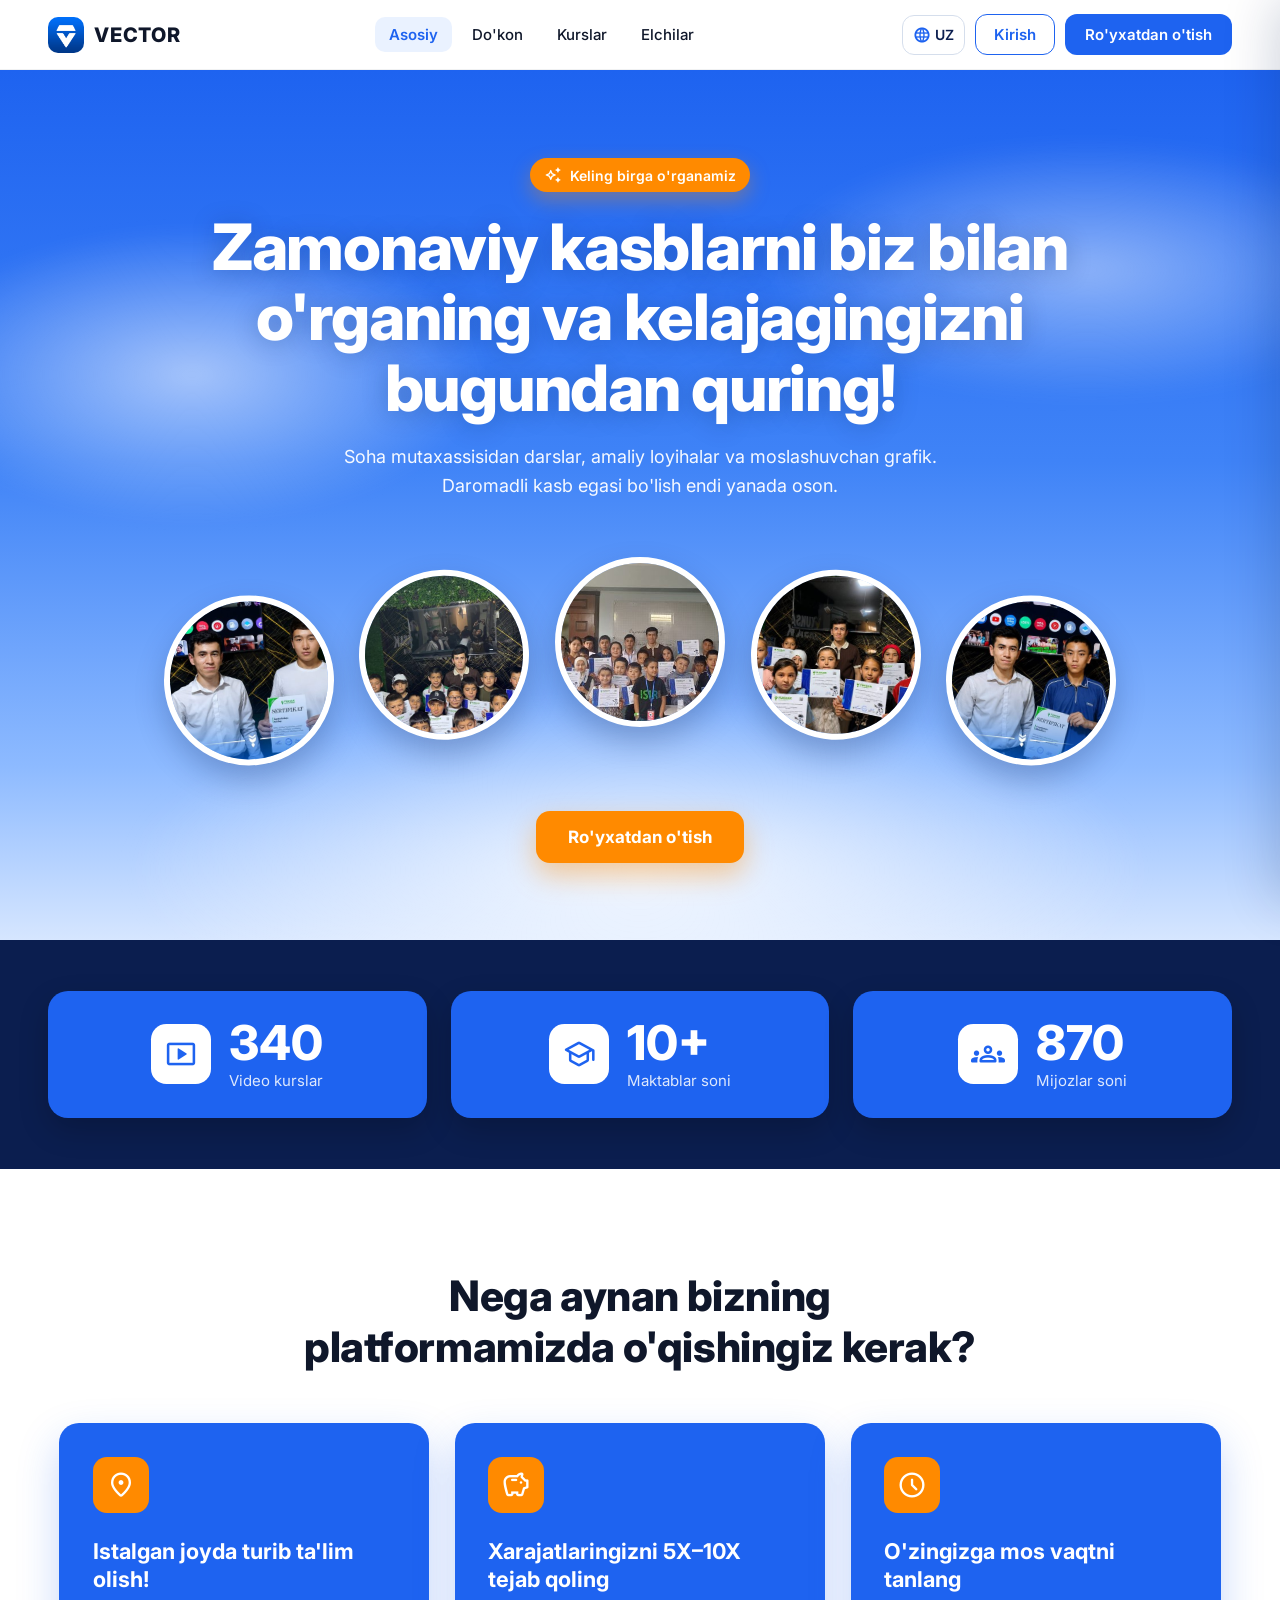
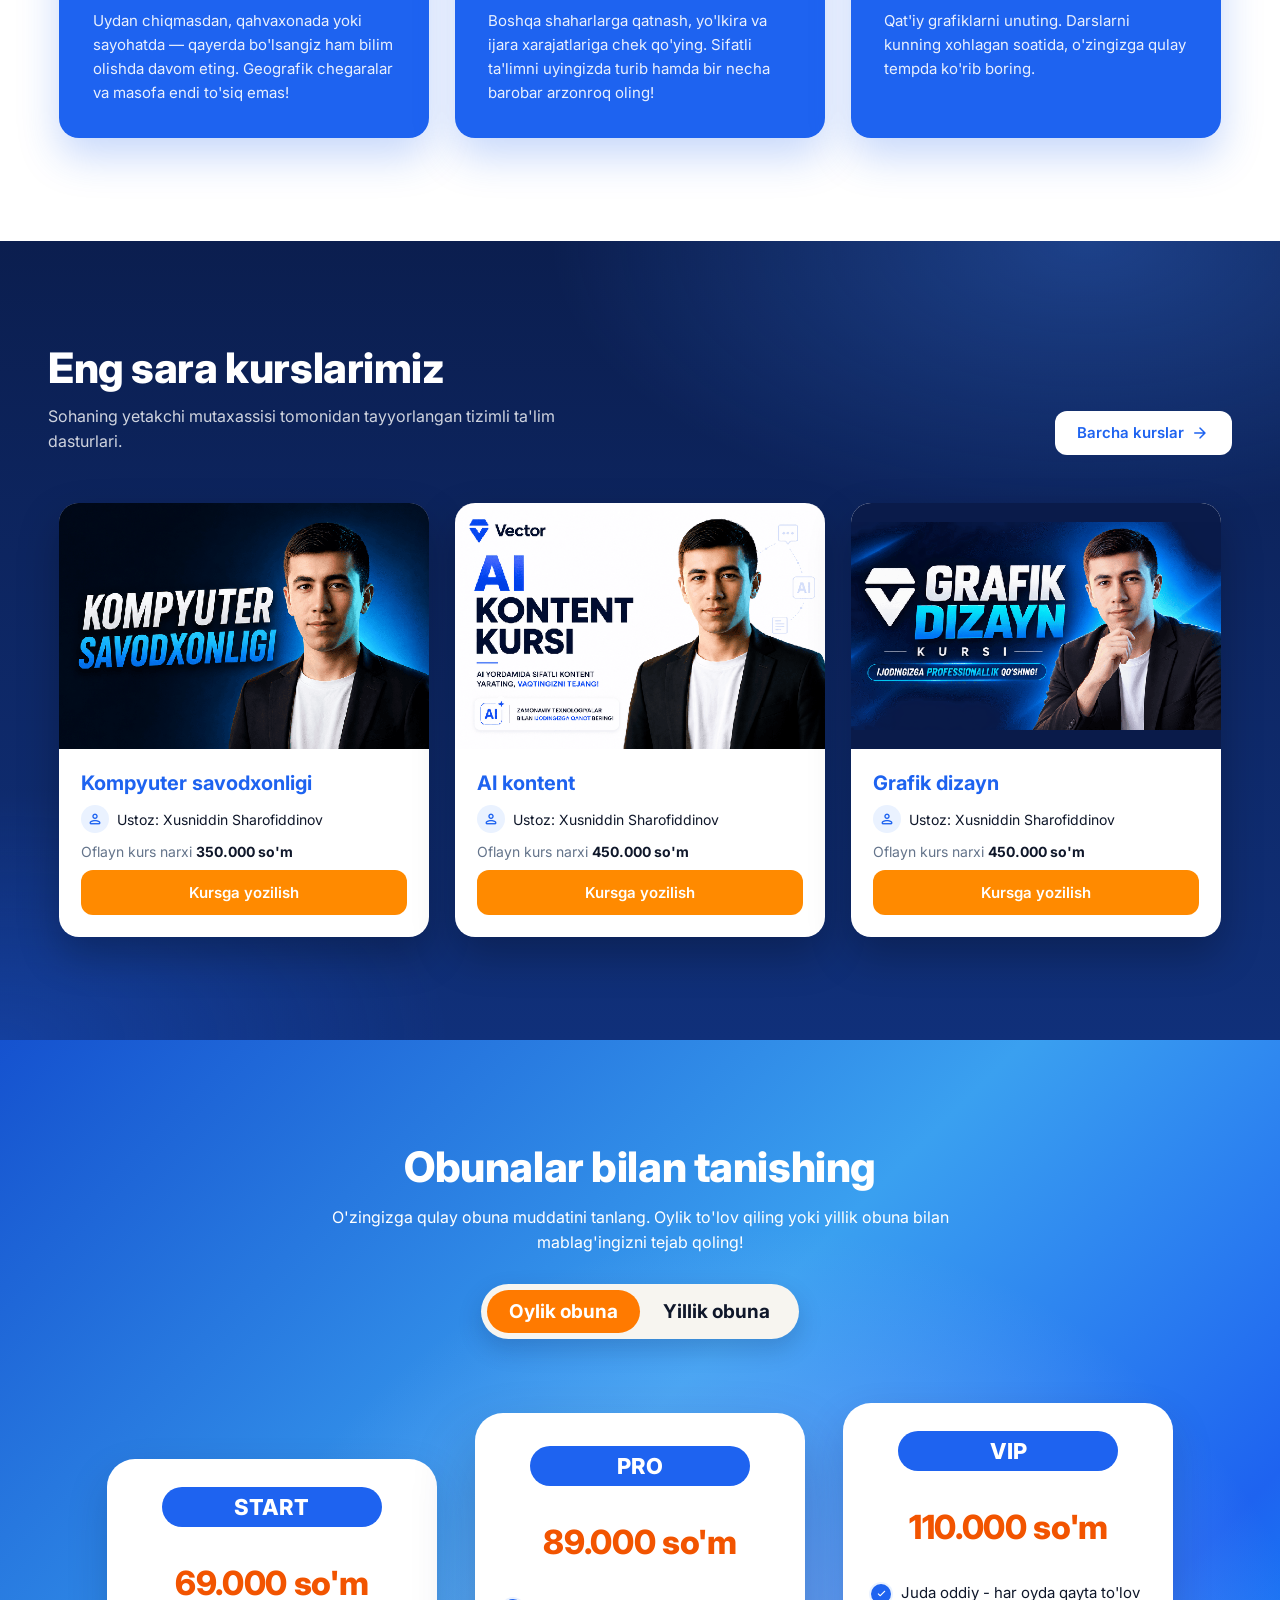
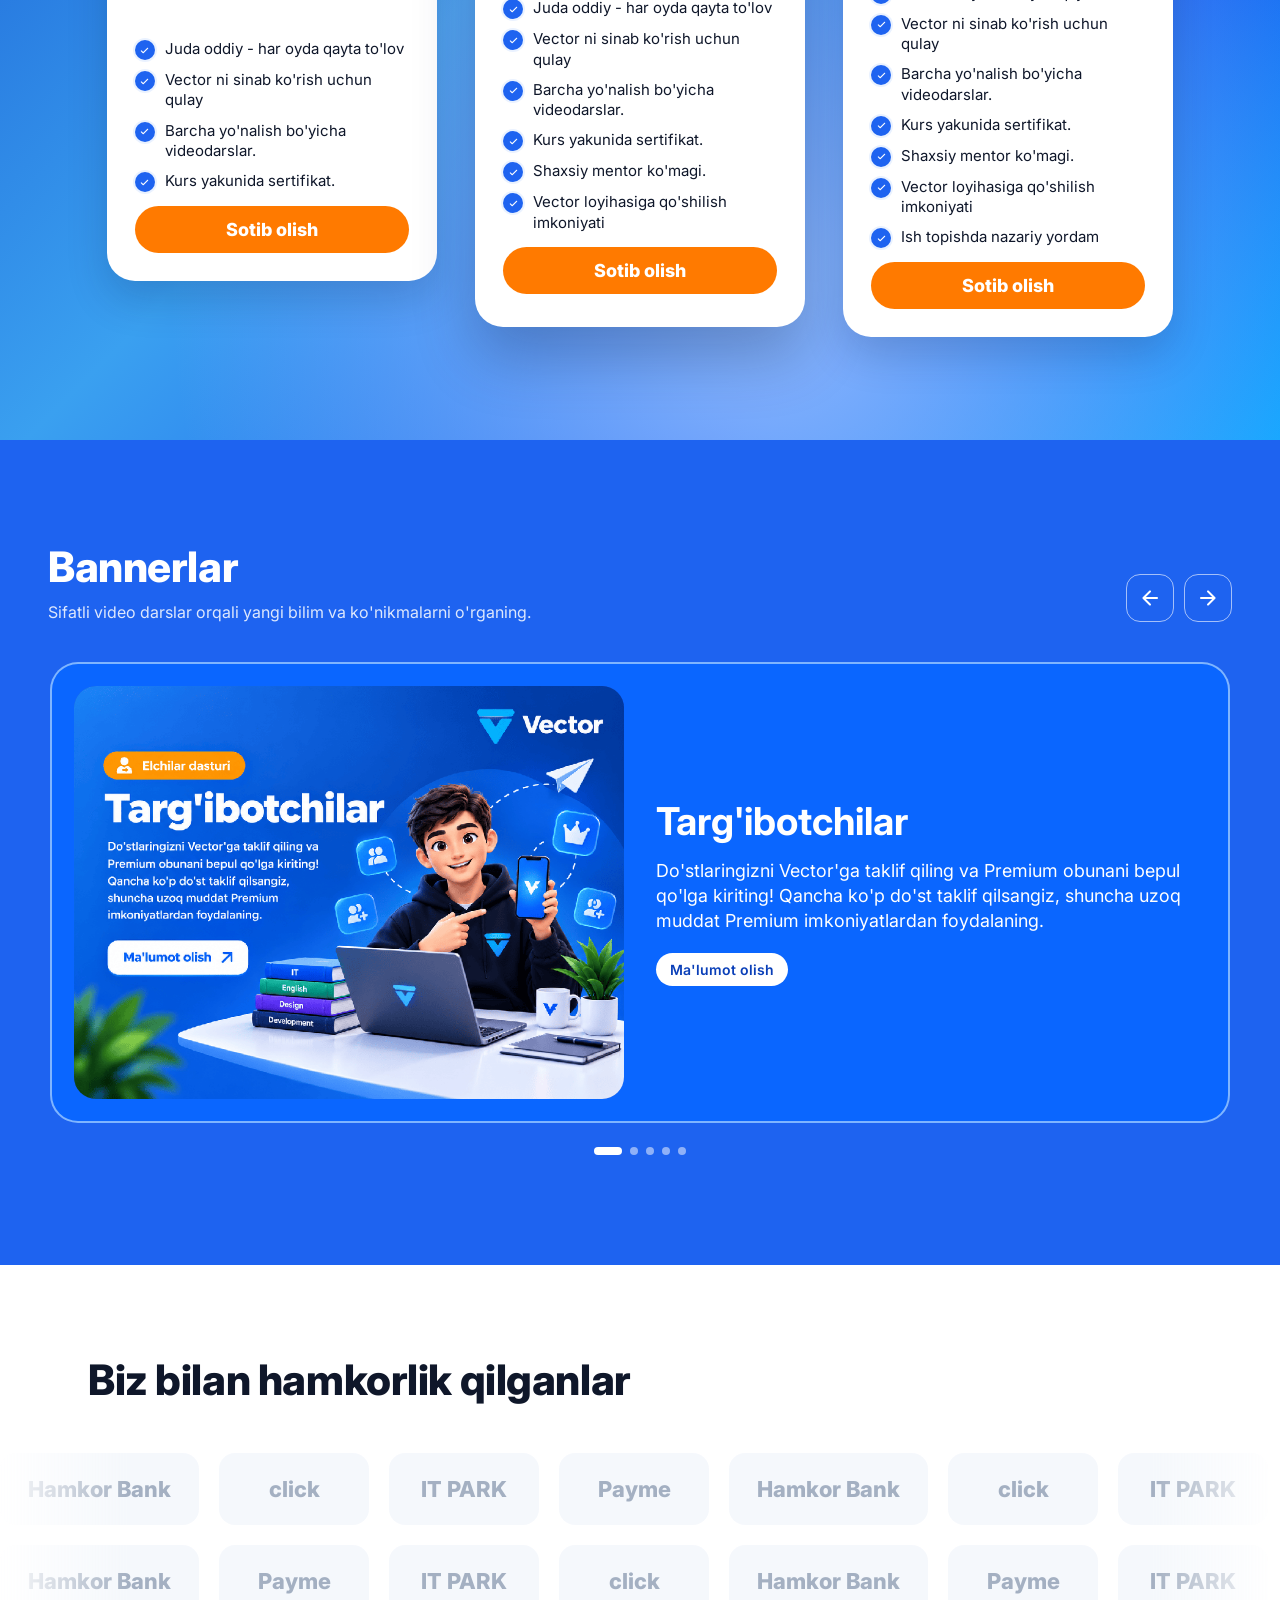
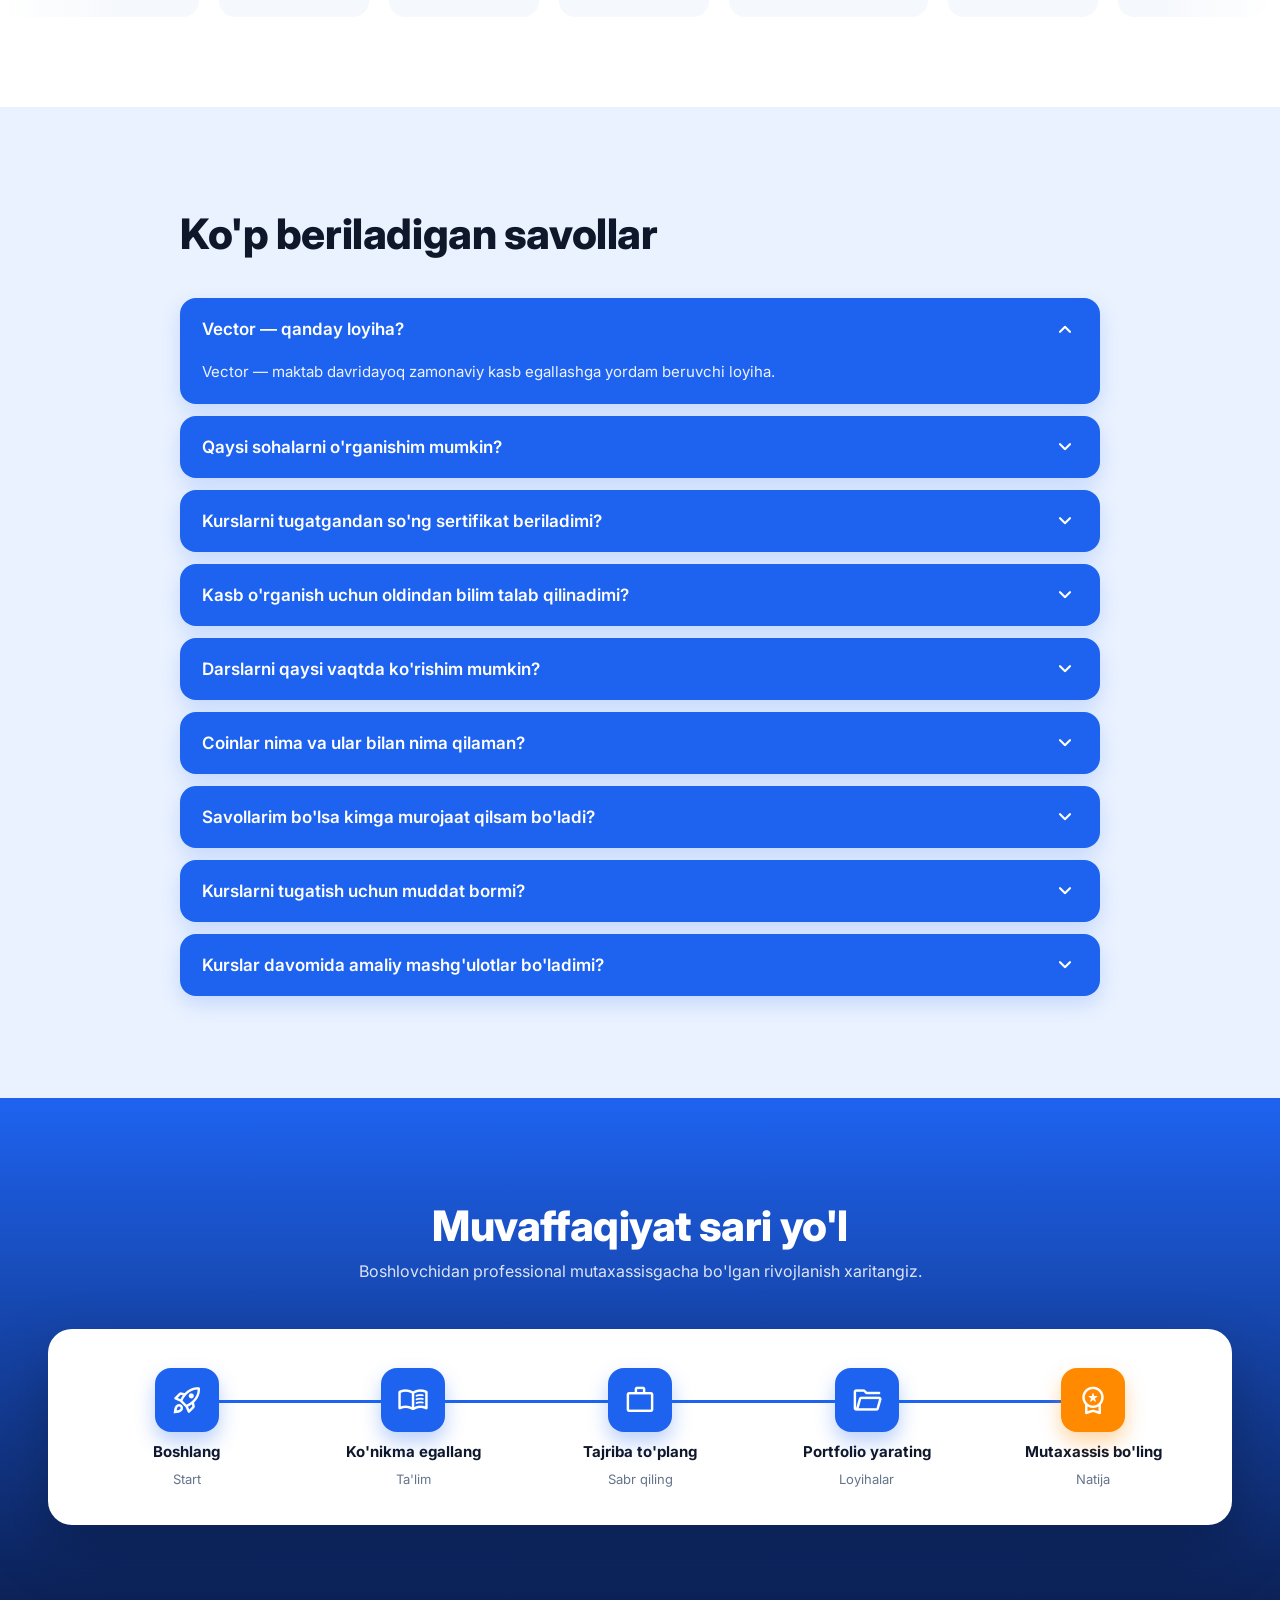
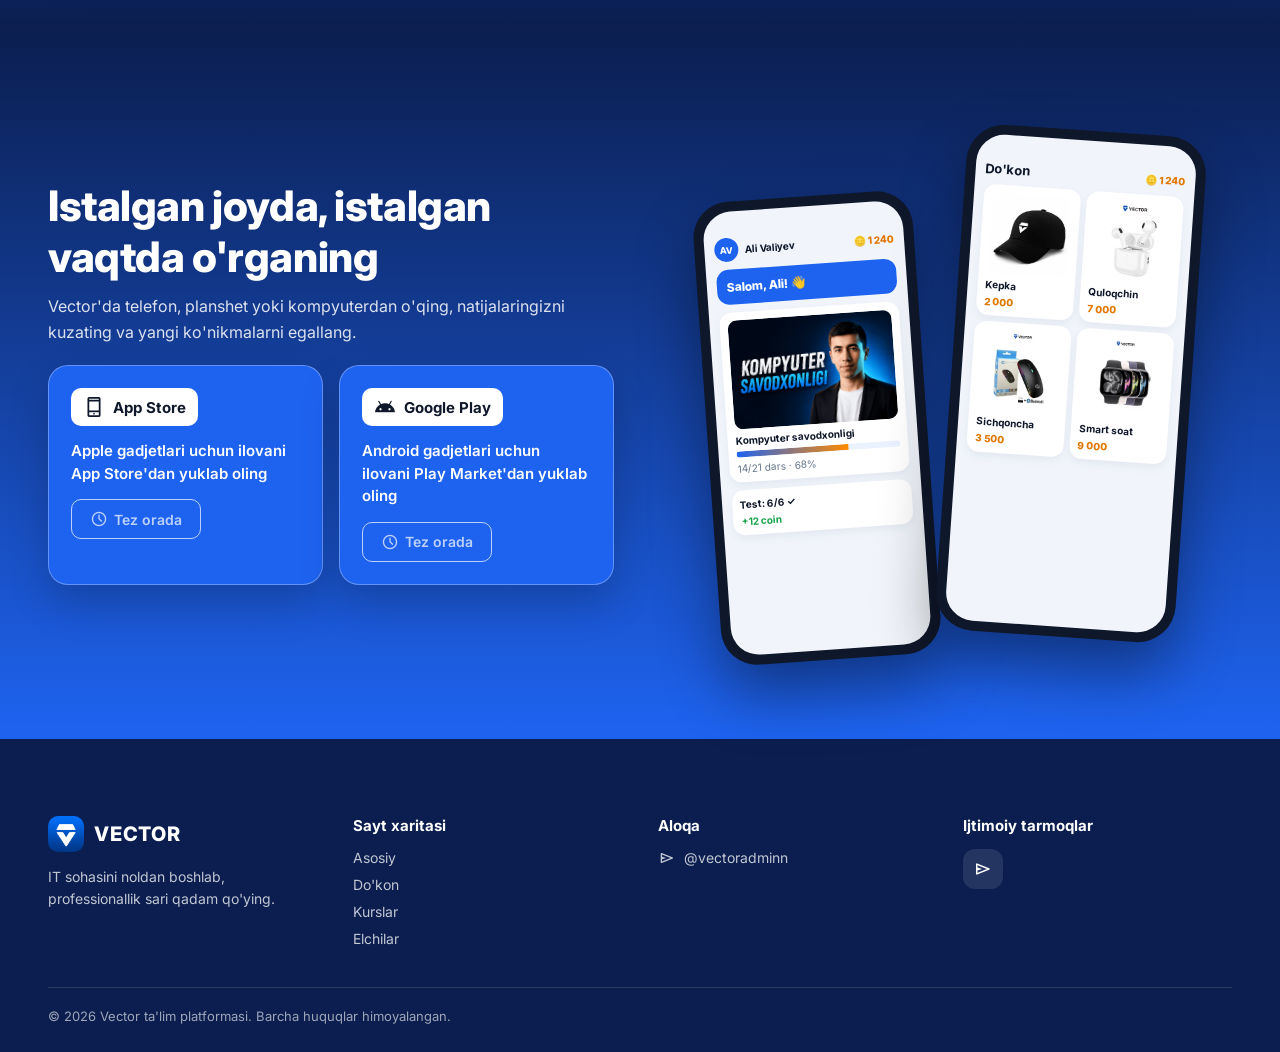
==== commit b33c1f5c: "Ommaviy sahifalar foydalanuvchining o'z dizayniga (vectortalim) qaytarildi Bosh sahifa, Do'kon, Kurs" ====
--- a/index.html
+++ b/index.html
@@ -3,164 +3,156 @@
 <head>
 <meta charset="utf-8">
 <meta name="viewport" content="width=device-width, initial-scale=1">
-<title>VECTOR — 12–15 yoshlilar uchun IT darslar</title>
-<meta name="description" content="Kompyuter, dizayn, AI va dasturlash bo'yicha video darslar. Test yeching, coin to'plang va haqiqiy sovg'alarga almashtiring.">
+<title>VECTOR — onlayn ta'lim platformasi</title>
+<meta name="description" content="Zamonaviy kasblarni biz bilan o'rganing: video darslar, testlar, coinlar va sovg'alar. Vector — onlayn ta'lim platformasi.">
 <meta name="theme-color" content="#1E63F0">
-<meta property="og:title" content="VECTOR — darsni ko'r, testni yech, sovg'ani ol">
-<meta property="og:description" content="12–15 yoshlilar uchun onlayn IT darslar: video, test, coin va sovg'alar.">
-<meta property="og:image" content="assets/img/banners/b3.png">
+<meta property="og:title" content="VECTOR — onlayn ta'lim platformasi">
+<meta property="og:description" content="Soha mutaxassisidan darslar, amaliy loyihalar va moslashuvchan grafik.">
+<meta property="og:image" content="assets/img/banners/b1.png">
 <link rel="icon" href="assets/img/vector-logo.png">
 <link rel="preconnect" href="https://fonts.googleapis.com"><link rel="preconnect" href="https://fonts.gstatic.com" crossorigin>
-<link href="https://fonts.googleapis.com/css2?family=Unbounded:wght@500;700;800;900&family=Manrope:wght@500;600;700;800&display=swap" rel="stylesheet">
+<link href="https://fonts.googleapis.com/css2?family=Inter:wght@400;500;600;700;800&display=swap" rel="stylesheet">
 <link href="https://fonts.googleapis.com/css2?family=Material+Symbols+Rounded:opsz,wght,FILL@24,500,1&display=swap" rel="stylesheet">
 <link rel="stylesheet" href="assets/css/site.css">
 <style>
-  .sec { padding: clamp(64px,9vw,120px) clamp(20px,4vw,40px); }
-  .h2 { margin: 0; font-size: clamp(28px,4vw,48px); font-weight: 800; line-height: 1.08; }
-  .lead { margin: 16px 0 0; font-size: clamp(17px,1.6vw,19px); color: var(--ink-2); max-width: 58ch; }
-
-  /* ---------- HERO ---------- */
-  .hero { position: relative; overflow: hidden; background: var(--blue); color: #fff; border-bottom: var(--line);
-    background-image: radial-gradient(rgba(255,255,255,.14) 1.5px, transparent 1.5px); background-size: 22px 22px; }
-  .hero-in { max-width: 1240px; margin: 0 auto; padding: clamp(40px,6vw,80px) clamp(20px,4vw,40px) clamp(56px,7vw,96px); display: grid; grid-template-columns: 1.05fr .95fr; gap: clamp(32px,5vw,64px); align-items: center; }
-  @media (max-width: 960px) { .hero-in { grid-template-columns: 1fr; } }
-  .age { display: inline-flex; align-items: center; gap: 8px; padding: 8px 14px; background: var(--lime); color: var(--ink); border: var(--line); border-radius: 999px; font-weight: 800; font-size: 15px; box-shadow: var(--sh-s); }
-  .hero h1 { margin: 22px 0 0; font-size: clamp(38px,5.6vw,72px); font-weight: 900; line-height: 1.02; letter-spacing: -.02em; }
-  .hero h1 span { display: block; }
-  .hero .sub { margin: 20px 0 0; font-size: clamp(17px,1.6vw,20px); line-height: 1.55; color: rgba(255,255,255,.92); max-width: 52ch; }
-  .hero-cta { display: flex; flex-wrap: wrap; gap: 14px; margin-top: 30px; }
-  .trust { display: flex; align-items: center; gap: 14px; margin-top: 30px; flex-wrap: wrap; }
-  .faces { display: flex; }
-  .faces img { width: 46px; height: 46px; border-radius: 50%; object-fit: cover; border: 3px solid var(--ink); margin-left: -12px; background: #9CC0FA; }
-  .faces img:first-child { margin-left: 0; }
-  .trust p { margin: 0; font-weight: 700; font-size: 15px; line-height: 1.35; }
-  .trust p b { font-family: var(--display); font-size: 18px; }
-
-  /* o'yinchi kartochkasi */
-  .stage { position: relative; min-height: 470px; display: grid; place-items: center; }
-  .player { position: relative; width: min(100%, 400px); background: var(--white); color: var(--ink); border: var(--line); border-radius: 28px; box-shadow: 10px 10px 0 var(--ink); padding: 20px; display: flex; flex-direction: column; gap: 14px; transform: rotate(-2deg); }
-  .p-head { display: flex; align-items: center; gap: 12px; }
-  .p-ava { width: 54px; height: 54px; border-radius: 16px; overflow: hidden; border: 2.5px solid var(--ink); background: var(--blue-l); flex: none; }
-  .p-ava img { width: 100%; height: 100%; object-fit: cover; object-position: 50% 30%; transform: scale(1.6); transform-origin: 30% 35%; }
-  .p-head b { display: block; font-family: var(--display); font-size: 17px; line-height: 1.2; }
-  .p-head small { color: var(--muted); font-weight: 600; font-size: 14px; }
-  .p-coins { margin-left: auto; display: flex; align-items: center; gap: 6px; padding: 6px 12px; border: 2.5px solid var(--ink); border-radius: 999px; background: var(--orange-l); font-weight: 800; }
-  .p-course { display: grid; grid-template-columns: 96px 1fr; gap: 12px; align-items: center; padding: 10px; border: 2.5px solid var(--ink); border-radius: 18px; background: var(--paper); }
-  .p-course img { width: 96px; aspect-ratio: 3/2; object-fit: cover; border-radius: 10px; border: 2px solid var(--ink); }
-  .p-course b { font-size: 15px; line-height: 1.25; display: block; }
-  .bar { height: 14px; border: 2.5px solid var(--ink); border-radius: 999px; background: var(--white); overflow: hidden; margin-top: 8px; }
-  .bar i { display: block; height: 100%; background: var(--lime); border-right: 2.5px solid var(--ink); }
-  .p-row { display: grid; grid-template-columns: repeat(3,1fr); gap: 10px; }
-  .p-row div { border: 2.5px solid var(--ink); border-radius: 16px; padding: 10px; text-align: center; }
-  .p-row b { display: block; font-family: var(--display); font-size: 20px; }
-  .p-row span { font-size: 12px; font-weight: 700; color: var(--muted); }
-  .sticker { position: absolute; z-index: 2; display: flex; align-items: center; gap: 8px; padding: 10px 14px; border: var(--line); border-radius: 16px; box-shadow: var(--sh-s); font-weight: 800; font-size: 15px; color: var(--ink); transform: rotate(var(--r)); animation: stickIn .5s cubic-bezier(.3,1.6,.5,1) both; }
-  .sticker.s1 { --r: 6deg; top: 6%; right: -2%; background: var(--orange); animation-delay: .45s; }
-  .sticker.s2 { --r: -5deg; bottom: 12%; left: -4%; background: var(--lime); animation-delay: .65s; }
-  .sticker.s3 { --r: 4deg; bottom: -2%; right: 4%; background: var(--white); animation-delay: .85s; }
-  .sticker.s3 img { width: 40px; height: 40px; object-fit: contain; border-radius: 8px; }
-  @media (max-width: 520px) { .stage { min-height: 0; padding: 64px 0 56px; } .sticker { font-size: 14px; padding: 8px 12px; } .sticker.s1 { top: 0; right: 0; } .sticker.s2 { top: 6px; bottom: auto; left: 0; } .sticker.s3 { bottom: 0; right: 0; } }
-
-  /* lenta */
-  .ticker { background: var(--ink); color: #fff; border-bottom: var(--line); overflow: hidden; padding: 14px 0; }
-  .ticker-row { display: flex; width: max-content; gap: 36px; animation: tick 30s linear infinite; font-family: var(--display); font-weight: 700; font-size: clamp(16px,1.8vw,22px); }
-  .ticker-row span { display: inline-flex; align-items: center; gap: 36px; white-space: nowrap; }
-  .ticker-row span::after { content: '✦'; color: var(--lime); }
-  @keyframes tick { to { transform: translateX(-50%); } }
-
-  /* ---------- QANDAY ISHLAYDI ---------- */
-  .path { list-style: none; margin: clamp(36px,5vw,56px) 0 0; padding: 0; display: grid; grid-template-columns: repeat(4,1fr); gap: 22px; position: relative; }
-  .path::before { content: ''; position: absolute; left: 6%; right: 6%; top: 38px; border-top: 4px dashed var(--ink); z-index: 0; }
-  .step { position: relative; z-index: 1; background: var(--white); border: var(--line); border-radius: 24px; box-shadow: var(--sh); padding: 22px 20px 24px; display: flex; flex-direction: column; gap: 10px; }
-  .step:nth-child(even) { margin-top: 34px; }
-  .step .num { width: 52px; height: 52px; border-radius: 50%; border: var(--line); display: grid; place-items: center; font-family: var(--display); font-weight: 900; font-size: 20px; background: var(--blue); color: #fff; }
-  .step:nth-child(2) .num { background: var(--lime); color: var(--ink); }
-  .step:nth-child(3) .num { background: var(--orange); color: var(--ink); }
-  .step:nth-child(4) .num { background: var(--ink); }
-  .step h3 { margin: 6px 0 0; font-size: 19px; line-height: 1.2; }
-  .step p { margin: 0; color: var(--ink-2); font-size: 16px; }
-  @media (max-width: 900px) { .path { grid-template-columns: 1fr 1fr; } .path::before { display: none; } .step:nth-child(even) { margin-top: 0; } }
-  @media (max-width: 520px) { .path { grid-template-columns: 1fr; } }
-
-  /* ---------- KURSLAR ---------- */
-  .kurs-bg { background: var(--white); border-top: var(--line); border-bottom: var(--line); }
-  .sec-top { display: flex; flex-wrap: wrap; align-items: flex-end; justify-content: space-between; gap: 20px; }
-  .cgrid { display: grid; grid-template-columns: repeat(auto-fill,minmax(min(100%,320px),1fr)); gap: 26px; margin-top: clamp(32px,4vw,48px); }
-  .course { background: var(--white); border: var(--line); border-radius: 24px; box-shadow: var(--sh); overflow: hidden; display: flex; flex-direction: column; color: var(--ink); transition: transform .15s, box-shadow .15s; }
-  .course:hover { transform: translate(-3px,-3px); box-shadow: 9px 9px 0 var(--ink); color: var(--ink); }
-  .course .img { aspect-ratio: 3/2; border-bottom: var(--line); background: #0A1B4A; position: relative; overflow: hidden; }
-  .course .img img { position: absolute; inset: 0; width: 100%; height: 100%; object-fit: cover; }
-  .course .body { padding: 18px 20px 20px; display: flex; flex-direction: column; gap: 10px; flex: 1; }
-  .course h3 { margin: 0; font-size: 20px; line-height: 1.2; }
-  .course .meta { display: flex; flex-wrap: wrap; gap: 8px; }
-  .course .price { font-size: 15px; color: var(--muted); margin-top: auto; }
-  .course .price b { color: var(--ink); }
-
-  /* ---------- DO'KON ---------- */
-  .shop { display: grid; grid-template-columns: 1fr 1.05fr; gap: clamp(32px,5vw,64px); align-items: center; }
-  @media (max-width: 900px) { .shop { grid-template-columns: 1fr; } }
-  .earn { list-style: none; margin: 28px 0 0; padding: 0; display: flex; flex-direction: column; gap: 12px; }
-  .earn li { display: flex; align-items: center; gap: 14px; padding: 14px 16px; background: var(--white); border: var(--line); border-radius: 18px; font-weight: 700; }
-  .earn li .ms { width: 44px; height: 44px; border-radius: 12px; border: 2.5px solid var(--ink); display: grid; place-items: center; font-size: 24px; flex: none; }
-  .earn li .amt { margin-left: auto; display: flex; align-items: center; gap: 6px; font-family: var(--display); white-space: nowrap; }
-  .gifts { display: grid; grid-template-columns: repeat(3,1fr); gap: 16px; }
-  .gift { background: var(--white); border: var(--line); border-radius: 20px; box-shadow: var(--sh-s); padding: 10px; display: flex; flex-direction: column; gap: 6px; }
-  .gift:nth-child(odd) { transform: rotate(-2deg); } .gift:nth-child(even) { transform: rotate(2deg) translateY(10px); }
-  .gift img { aspect-ratio: 1; object-fit: contain; width: 100%; border-radius: 12px; background: #fff; mix-blend-mode: multiply; }
-  .gift b { font-size: 14px; line-height: 1.25; white-space: nowrap; overflow: hidden; text-overflow: ellipsis; }
-  .gift span { display: flex; align-items: center; gap: 5px; font-weight: 800; font-size: 14px; }
-
-  /* ---------- TARIFLAR ---------- */
-  .plans-bg { background: var(--ink); color: #fff; border-top: var(--line); }
-  .seg { display: inline-grid; grid-template-columns: 1fr 1fr; padding: 5px; background: var(--white); border: var(--line); border-radius: 16px; margin-top: 28px; }
-  .seg button { border: 0; background: transparent; cursor: pointer; padding: 10px 20px; border-radius: 11px; font-weight: 800; font-size: 16px; color: var(--ink); }
-  .seg button[aria-selected="true"] { background: var(--lime); box-shadow: inset 0 0 0 2.5px var(--ink); }
-  .seg .save { display: inline-block; margin-left: 6px; padding: 1px 7px; border-radius: 999px; background: var(--orange); font-size: 12px; }
-  .pgrid { display: grid; grid-template-columns: repeat(3,1fr); gap: 24px; margin-top: clamp(32px,4vw,48px); align-items: stretch; }
-  @media (max-width: 900px) { .pgrid { grid-template-columns: 1fr; max-width: 440px; } }
-  .plan { position: relative; background: var(--white); color: var(--ink); border: var(--line); border-radius: 26px; box-shadow: 8px 8px 0 var(--blue); padding: 26px 24px; display: flex; flex-direction: column; gap: 16px; }
-  .plan.pop { background: var(--orange); box-shadow: 8px 8px 0 var(--lime); }
-  .plan .tag { position: absolute; top: -16px; right: 20px; }
-  .plan h3 { margin: 0; font-size: 26px; font-weight: 900; }
-  .plan .price { font-family: var(--display); font-weight: 800; font-size: clamp(26px,2.6vw,32px); line-height: 1.1; white-space: nowrap; }
-  .plan .per { font-size: 14px; font-weight: 700; color: var(--ink-2); margin-top: 6px; }
-  .plan .per s { color: var(--muted); margin-right: 8px; }
-  .plan ul { list-style: none; margin: 0; padding: 0; display: flex; flex-direction: column; gap: 10px; flex: 1; font-size: 16px; }
+  /* hero */
+  .hero { position: relative; overflow: hidden; background: linear-gradient(180deg,#1E63F0 0%,#3F83F7 45%,#8DBAFF 80%,#D6E6FF 100%); padding: clamp(40px,7vw,88px) clamp(20px,4vw,48px) clamp(48px,6vw,80px); }
+  .hero .cloud { position: absolute; border-radius: 50%; pointer-events: none; }
+  .hero-in { position: relative; max-width: 1080px; margin: 0 auto; text-align: center; display: flex; flex-direction: column; align-items: center; gap: 20px; }
+  .pill { display: inline-flex; align-items: center; gap: 8px; background: #FF8A00; color: #fff; font-weight: 600; font-size: 14px; padding: 8px 14px; border-radius: 999px; box-shadow: 0 8px 20px rgba(255,138,0,.35); }
+  .hero h1 { margin: 0; color: #fff; font-weight: 800; font-size: clamp(30px,5.2vw,64px); line-height: 1.1; letter-spacing: -.02em; text-wrap: balance; text-shadow: 0 2px 24px rgba(11,30,79,.25); }
+  .hero p { margin: 0; max-width: 620px; color: rgba(255,255,255,.95); font-size: clamp(15px,1.5vw,18px); line-height: 1.6; text-wrap: pretty; }
+  .faces { display: flex; justify-content: center; align-items: flex-start; gap: clamp(8px,2vw,28px); margin-top: clamp(12px,3vw,36px); width: 100%; }
+  .face { width: clamp(58px,15vw,170px); aspect-ratio: 1; border-radius: 50%; border: clamp(3px,.5vw,6px) solid #fff; box-shadow: 0 14px 30px rgba(11,30,79,.25); overflow: hidden; background: #9CC0FA; flex: none; }
+  .face img { display: block; width: 100%; height: 100%; object-fit: cover; }
+  /* statistika */
+  .stats { background: #0B1E4F; padding: clamp(24px,4vw,56px) clamp(12px,4vw,48px); }
+  .stats-g { max-width: 1200px; margin: 0 auto; display: grid; grid-template-columns: repeat(3,minmax(0,1fr)); gap: clamp(8px,2vw,24px); }
+  .stat { background: #1E63F0; border-radius: clamp(12px,1.6vw,20px); padding: clamp(12px,2.4vw,28px); display: flex; flex-wrap: wrap; align-items: center; justify-content: center; gap: clamp(6px,1.4vw,18px); box-shadow: 0 12px 30px rgba(0,0,0,.2); }
+  .stat .ic { width: clamp(32px,5vw,60px); height: clamp(32px,5vw,60px); border-radius: clamp(8px,1.2vw,16px); background: #fff; color: #1E63F0; display: grid; place-items: center; font-size: clamp(18px,3vw,34px); }
+  .stat b { display: block; color: #fff; font-weight: 800; font-size: clamp(22px,4vw,48px); line-height: 1; }
+  .stat span.l { display: block; color: rgba(255,255,255,.85); font-size: clamp(11px,1.2vw,15px); margin-top: 4px; }
+  /* umumiy bo'limlar */
+  .sec { padding: clamp(56px,8vw,112px) clamp(20px,4vw,48px); }
+  .h2 { margin: 0; font-weight: 800; font-size: clamp(26px,3.4vw,42px); line-height: 1.2; letter-spacing: -.01em; text-wrap: balance; }
+  .row3 { display: flex; flex-wrap: wrap; justify-content: center; gap: clamp(16px,2vw,28px); }
+  .row3 > * { flex: 0 1 370px; min-width: min(100%,280px); }
+  .why { height: 100%; background: #1E63F0; color: #fff; border-radius: 20px; padding: clamp(24px,2.6vw,36px); box-shadow: 0 18px 40px rgba(30,99,240,.25); display: flex; flex-direction: column; gap: 16px; transition: transform .3s, box-shadow .3s; }
+  .why:hover { transform: translateY(-6px); box-shadow: 0 26px 50px rgba(30,99,240,.35); }
+  .why .ic { width: 56px; height: 56px; border-radius: 14px; background: #FF8A00; display: grid; place-items: center; font-size: 30px; color: #fff; }
+  .why h3 { margin: 8px 0 0; font-size: clamp(19px,1.7vw,22px); font-weight: 700; line-height: 1.3; }
+  .why p { margin: 0; font-size: 15px; line-height: 1.6; color: rgba(255,255,255,.9); text-wrap: pretty; }
+  /* kurslar */
+  .courses { background: radial-gradient(60% 50% at 85% 0%,rgba(63,131,247,.35) 0%,rgba(63,131,247,0) 70%),radial-gradient(50% 45% at 0% 100%,rgba(30,99,240,.3) 0%,rgba(30,99,240,0) 70%),linear-gradient(180deg,#0B1E4F 0%,#10307A 100%); }
+  .sec-top { display: flex; flex-wrap: wrap; align-items: flex-end; justify-content: space-between; gap: 20px; margin-bottom: clamp(28px,4vw,48px); }
+  .btn-white { border: 0; cursor: pointer; background: #fff; color: #1E63F0; font-weight: 600; font-size: 15px; padding: 12px 22px; border-radius: 12px; display: inline-flex; align-items: center; gap: 6px; transition: transform .2s, background .2s; }
+  .btn-white:hover { background: #EAF2FF; color: #1E63F0; transform: translateY(-2px); }
+  .course { height: 100%; background: #fff; border-radius: 20px; overflow: hidden; display: flex; flex-direction: column; box-shadow: 0 18px 40px rgba(0,0,0,.25); transition: transform .3s; }
+  .course:hover { transform: translateY(-6px); }
+  .course .img { aspect-ratio: 3/2; overflow: hidden; background: #0A1B4A; }
+  .course .img img { display: block; width: 100%; height: 100%; object-fit: contain; }
+  .course .body { padding: 22px; display: flex; flex-direction: column; gap: 10px; flex: 1; }
+  .course h3 { margin: 0; font-size: 20px; font-weight: 700; color: #1E63F0; }
+  .teacher { display: flex; align-items: center; gap: 8px; font-size: 14px; color: #0F172A; }
+  .teacher .ms { width: 28px; height: 28px; border-radius: 50%; background: #EAF2FF; color: #1E63F0; display: grid; place-items: center; font-size: 18px; }
+  .course .price { font-size: 14px; color: #64748B; }
+  .course .price strong { color: #0F172A; }
+  .course .go { margin-top: auto; border: 0; cursor: pointer; background: #FF8A00; color: #fff; font-weight: 600; font-size: 15px; padding: 13px; border-radius: 12px; text-align: center; transition: background .2s, transform .2s; }
+  .course .go:hover { background: #f07f00; color: #fff; transform: translateY(-2px); }
+  /* obunalar */
+  .plans { background: radial-gradient(ellipse at 60% 85%,#8DBAFF 0%,rgba(141,186,255,0) 55%),linear-gradient(135deg,#1552cf 0%,#3AA0F0 45%,#1E63F0 75%,#0BA5FF 100%); }
+  .toggle { position: relative; display: inline-grid; grid-template-columns: 1fr 1fr; background: #F7F5F0; border-radius: 999px; padding: 6px; box-shadow: 0 10px 24px rgba(11,30,79,.2); }
+  .toggle .knob { position: absolute; top: 6px; bottom: 6px; left: 6px; width: calc(50% - 6px); border-radius: 999px; background: #FF7A00; transition: transform .35s cubic-bezier(.2,.7,.2,1); }
+  .toggle.y .knob { transform: translateX(100%); }
+  .toggle button { position: relative; border: 0; background: transparent; cursor: pointer; padding: 10px clamp(14px,2.4vw,22px); font-weight: 700; font-size: clamp(15px,1.6vw,19px); color: #0F172A; transition: color .3s; }
+  .toggle button[aria-selected="true"] { color: #fff; }
+  .plan-row { display: flex; flex-wrap: wrap; justify-content: center; gap: clamp(20px,3vw,40px); align-items: center; }
+  .plan-row > * { flex: 0 1 330px; min-width: min(100%,280px); }
+  .plan { height: 100%; background: #fff; border-radius: 28px; padding: clamp(24px,2.4vw,28px) clamp(22px,2.2vw,28px); box-shadow: 0 18px 40px rgba(11,30,79,.2); display: flex; flex-direction: column; gap: 14px; transition: transform .3s; }
+  .plan:hover { transform: translateY(-6px); }
+  .plan.pop { padding-top: clamp(28px,2.6vw,36px); padding-bottom: clamp(28px,2.6vw,36px); box-shadow: 0 30px 60px rgba(11,30,79,.3); }
+  .plan .tier { align-self: center; width: min(100%,220px); text-align: center; background: #1E63F0; color: #fff; font-weight: 800; font-size: 22px; padding: 7px 0; border-radius: 999px; }
+  .plan .pr { min-height: 84px; display: flex; flex-direction: column; align-items: center; justify-content: center; gap: 6px; transition: opacity .2s, transform .2s; }
+  .plan .pr .old { display: flex; flex-wrap: wrap; justify-content: center; gap: 4px 10px; font-size: 14px; color: #94A3B8; white-space: nowrap; }
+  .plan .pr .now { color: #F25400; font-weight: 800; font-size: clamp(26px,2.6vw,34px); line-height: 1.15; white-space: nowrap; letter-spacing: -.01em; }
+  .plan ul { list-style: none; margin: 0; padding: 0; display: flex; flex-direction: column; gap: 10px; font-size: 15px; line-height: 1.35; }
   .plan li { display: flex; gap: 10px; align-items: flex-start; }
-  .plan li .ms { width: 22px; height: 22px; border-radius: 50%; border: 2px solid var(--ink); background: var(--lime); display: grid; place-items: center; font-size: 15px; flex: none; margin-top: 1px; }
-  .plan .btn { width: 100%; }
-  .pgrid.fade .plan { opacity: .3; transition: opacity .15s; }
-
-  /* ---------- OTA-ONALAR ---------- */
-  .parents { display: grid; grid-template-columns: .9fr 1.1fr; gap: clamp(28px,4vw,56px); align-items: center; }
-  @media (max-width: 900px) { .parents { grid-template-columns: 1fr; } }
-  .photo-stack { position: relative; min-height: 360px; }
-  .photo-stack img { position: absolute; width: 62%; aspect-ratio: 4/3; object-fit: cover; border: var(--line); border-radius: 18px; box-shadow: var(--sh); background: #9CC0FA; }
-  .photo-stack img:nth-child(1) { left: 0; top: 0; transform: rotate(-4deg); }
-  .photo-stack img:nth-child(2) { right: 0; top: 26%; transform: rotate(3deg); }
-  .photo-stack img:nth-child(3) { left: 14%; bottom: 0; transform: rotate(-1deg); }
-  .checks { list-style: none; margin: 24px 0 0; padding: 0; display: flex; flex-direction: column; gap: 14px; }
-  .checks li { display: flex; gap: 14px; align-items: flex-start; font-size: 17px; }
-  .checks .ms { width: 34px; height: 34px; border-radius: 10px; border: 2.5px solid var(--ink); background: var(--blue-l); display: grid; place-items: center; font-size: 20px; flex: none; }
-
-  /* ---------- SAVOLLAR ---------- */
-  .faq { max-width: 860px; margin: clamp(28px,4vw,44px) auto 0; display: flex; flex-direction: column; gap: 14px; }
-  .faq-i { background: var(--white); border: var(--line); border-radius: 20px; box-shadow: var(--sh-s); overflow: hidden; }
-  .faq-i button { width: 100%; border: 0; cursor: pointer; background: transparent; text-align: left; display: flex; align-items: center; justify-content: space-between; gap: 16px; padding: 18px 20px; font-weight: 800; font-size: 17px; color: var(--ink); }
-  .faq-i button .ms { width: 36px; height: 36px; border-radius: 10px; border: 2.5px solid var(--ink); display: grid; place-items: center; font-size: 22px; flex: none; transition: transform .25s, background .2s; }
-  .faq-i.open button .ms { transform: rotate(45deg); background: var(--lime); }
-  .faq-i .a { display: grid; grid-template-rows: 0fr; transition: grid-template-rows .3s ease; }
+  .plan li .ms { flex: none; width: 20px; height: 20px; border-radius: 50%; background: #1E63F0; color: #fff; display: grid; place-items: center; font-size: 15px; box-shadow: 0 0 0 2px #EAF2FF; margin-top: 1px; }
+  .plan .buy { margin-top: auto; border: 0; cursor: pointer; background: #FF7A00; color: #fff; font-weight: 800; font-size: 18px; padding: 13px; border-radius: 999px; text-align: center; transition: background .2s, transform .2s, box-shadow .2s; }
+  .plan .buy:hover { background: #f06d00; color: #fff; transform: translateY(-2px); box-shadow: 0 12px 24px rgba(255,122,0,.4); }
+  .fade .pr { opacity: 0; transform: translateY(10px); }
+  /* bannerlar */
+  .banners { background: #1E63F0; }
+  .arrow { border: 1.5px solid rgba(255,255,255,.6); cursor: pointer; width: 48px; height: 48px; border-radius: 14px; background: transparent; color: #fff; display: grid; place-items: center; font-size: 24px; transition: background .2s, color .2s; }
+  .arrow:hover { background: #fff; color: #1E63F0; }
+  .car { position: relative; overflow: hidden; padding: 4px 0 40px; }
+  .track { display: flex; transition: transform .7s cubic-bezier(.65,0,.25,1); }
+  .slide { flex: 0 0 100%; min-width: 0; padding: 0 2px; }
+  .slide-in { display: grid; grid-template-columns: repeat(auto-fit,minmax(min(100%,320px),1fr)); align-items: center; gap: clamp(18px,2.6vw,32px); background: #0A66FF; border: 2px solid rgba(140,190,255,.9); border-radius: 28px; padding: clamp(14px,2vw,22px); }
+  .slide-in .pic { display: block; aspect-ratio: 4/3; border-radius: 22px; overflow: hidden; background: #1A55DD; }
+  .slide-in .pic img { display: block; width: 100%; height: 100%; object-fit: cover; object-position: right center; }
+  .slide-in h3 { margin: 0; color: #fff; font-weight: 700; font-size: clamp(26px,3vw,40px); line-height: 1.15; text-wrap: balance; }
+  .slide-in p { margin: 0; color: #fff; font-size: clamp(15px,1.4vw,19px); line-height: 1.4; text-wrap: pretty; }
+  .slide-in .cta { margin-top: 6px; background: #fff; color: #0A3FB8; font-weight: 600; font-size: 14px; padding: 8px 14px; border-radius: 999px; transition: transform .2s, background .2s; }
+  .slide-in .cta:hover { background: #EAF2FF; color: #0A3FB8; transform: translateY(-1px); }
+  .dots { position: absolute; left: 0; right: 0; bottom: 8px; display: flex; justify-content: center; gap: 8px; }
+  .dots button { border: 0; cursor: pointer; padding: 0; height: 8px; width: 8px; border-radius: 999px; background: rgba(255,255,255,.5); transition: width .35s, background .35s; }
+  .dots button[aria-selected="true"] { width: 28px; background: #fff; }
+  /* hamkorlar */
+  .marq { display: flex; flex-direction: column; gap: 20px; -webkit-mask-image: linear-gradient(90deg,transparent,#000 10%,#000 90%,transparent); mask-image: linear-gradient(90deg,transparent,#000 10%,#000 90%,transparent); }
+  .marq-row { display: flex; width: max-content; gap: 20px; }
+  .marq-row span { display: flex; align-items: center; justify-content: center; height: 72px; min-width: 150px; padding: 0 28px; border-radius: 16px; background: #F4F7FC; font-weight: 800; font-size: 22px; color: #94A3B8; opacity: .85; transition: color .3s, background .3s; }
+  .marq-row span:hover { color: #1E63F0; background: #EAF2FF; opacity: 1; }
+  /* FAQ */
+  .faq-i { background: #1E63F0; border-radius: 16px; overflow: hidden; box-shadow: 0 8px 20px rgba(30,99,240,.18); }
+  .faq-i button { width: 100%; border: 0; cursor: pointer; background: transparent; color: #fff; text-align: left; display: flex; align-items: center; justify-content: space-between; gap: 16px; padding: 18px 22px; font-weight: 600; font-size: clamp(15px,1.4vw,17px); transition: background .2s; }
+  .faq-i button:hover { background: rgba(255,255,255,.08); }
+  .faq-i button .ms { flex: none; font-size: 26px; transition: transform .35s; }
+  .faq-i button[aria-expanded="true"] .ms { transform: rotate(180deg); }
+  .faq-i .a { display: grid; grid-template-rows: 0fr; transition: grid-template-rows .35s ease; }
   .faq-i.open .a { grid-template-rows: 1fr; }
   .faq-i .a > div { overflow: hidden; }
-  .faq-i .a p { margin: 0; padding: 0 20px 20px; color: var(--ink-2); font-size: 16px; line-height: 1.6; }
-
-  /* ---------- YAKUN ---------- */
-  .final { position: relative; max-width: 1200px; margin: 0 auto; background: var(--orange); border: var(--line); border-radius: 32px; box-shadow: 12px 12px 0 var(--ink); padding: clamp(32px,5vw,64px); display: grid; grid-template-columns: 1fr auto; gap: 28px; align-items: center; overflow: hidden; }
-  @media (max-width: 760px) { .final { grid-template-columns: 1fr; } }
-  .final h2 { margin: 0; font-size: clamp(28px,4vw,48px); font-weight: 900; line-height: 1.05; }
-  .final p { margin: 12px 0 0; font-size: 18px; font-weight: 600; }
-  .partners { display: flex; flex-wrap: wrap; justify-content: center; gap: 12px; margin-top: 36px; }
-  .partners span { padding: 10px 18px; border: 2.5px solid var(--ink); border-radius: 14px; font-weight: 800; color: var(--ink-2); background: var(--white); }
+  .faq-i .a p { margin: 0; padding: 0 22px 20px; color: rgba(255,255,255,.92); font-size: 15px; line-height: 1.6; }
+  /* yo'l xaritasi */
+  .road { list-style: none; margin: 0; padding: clamp(28px,3vw,44px) clamp(16px,2vw,32px); background: #fff; border-radius: 24px; box-shadow: 0 24px 60px rgba(0,0,0,.25); display: grid; grid-template-columns: repeat(5,minmax(0,1fr)); }
+  .road li { display: flex; flex-direction: column; align-items: center; text-align: center; gap: 10px; position: relative; }
+  .road li .line { position: absolute; top: 32px; left: 50%; width: 100%; height: 3px; background: #1E63F0; }
+  .road li .ic { position: relative; width: 64px; height: 64px; border-radius: 16px; background: #1E63F0; color: #fff; display: grid; place-items: center; font-size: 32px; box-shadow: 0 10px 20px rgba(30,99,240,.3); }
+  .road li:last-child .ic { background: #FF8A00; box-shadow: 0 10px 20px rgba(255,138,0,.35); }
+  .road strong { font-size: 15px; }
+  .road small { font-size: 13px; color: #64748B; }
+  @media (max-width: 767px) {
+    .road { grid-template-columns: 1fr; max-width: 320px; margin: 0 auto; background: transparent; box-shadow: none; padding: 0; gap: 0; }
+    .road li { color: #fff; gap: 6px; padding-bottom: 52px; }
+    .road li:last-child { padding-bottom: 0; }
+    .road li .line { top: 76px; left: 50%; width: 0; height: 36px; border-left: 3px dashed rgba(255,255,255,.7); background: none; transform: translateY(42px); }
+    .road li .ic { background: #fff; color: #1E63F0; box-shadow: none; }
+    .road small { color: rgba(255,255,255,.8); }
+  }
+  /* ilova */
+  .app-g { max-width: 1200px; margin: 0 auto; display: grid; grid-template-columns: repeat(auto-fit,minmax(min(100%,420px),1fr)); gap: clamp(32px,4vw,56px); align-items: center; }
+  .store { background: #1E63F0; border: 1px solid rgba(255,255,255,.3); border-radius: 20px; padding: 22px; display: flex; flex-direction: column; gap: 14px; align-items: flex-start; box-shadow: 0 18px 40px rgba(0,0,0,.2); }
+  .store .tag { display: flex; align-items: center; gap: 8px; background: #fff; color: #0F172A; border-radius: 10px; padding: 8px 12px; font-weight: 700; font-size: 15px; }
+  .store p { margin: 0; color: #fff; font-weight: 600; font-size: 15px; line-height: 1.5; }
+  .store .dl { border: 1.5px solid #fff; cursor: pointer; background: transparent; color: #fff; font-weight: 600; font-size: 14px; padding: 10px 18px; border-radius: 10px; display: flex; align-items: center; gap: 6px; transition: background .2s, color .2s; }
+  .store .dl:hover { background: #fff; color: #1E63F0; }
+  .store .dl[aria-disabled="true"] { opacity: .7; cursor: default; }
+  .store .dl[aria-disabled="true"]:hover { background: transparent; color: #fff; }
+  .phones { display: flex; justify-content: center; align-items: flex-end; gap: 24px; }
+  .phone { width: 220px; aspect-ratio: 9/19; border-radius: 36px; background: #0F172A; padding: 10px; box-shadow: 0 30px 60px rgba(0,0,0,.4); animation: vfloat 6s ease-in-out infinite; }
+  .phone.b { width: 240px; border-radius: 38px; animation-delay: 1.5s; }
+  .scr { width: 100%; height: 100%; border-radius: 28px; background: #F1F5FB; overflow: hidden; display: flex; flex-direction: column; gap: 8px; padding: 26px 10px 10px; font-size: 10px; color: #0F172A; }
+  .scr .top { display: flex; align-items: center; gap: 6px; }
+  .scr .av { width: 24px; height: 24px; border-radius: 50%; background: #1E63F0; color: #fff; display: grid; place-items: center; font-weight: 800; font-size: 9px; }
+  .scr .coin { margin-left: auto; color: #E07800; font-weight: 800; }
+  .scr .card { background: #fff; border-radius: 12px; padding: 8px; box-shadow: 0 4px 10px rgba(11,30,79,.06); display: flex; flex-direction: column; gap: 5px; }
+  .scr .bar { height: 6px; border-radius: 9px; background: #EAF2FF; overflow: hidden; }
+  .scr .bar i { display: block; height: 100%; background: linear-gradient(90deg,#1E63F0,#FF8A00); }
+  .scr img { width: 100%; border-radius: 9px; display: block; }
+  .scr .hello { background: #1E63F0; color: #fff; border-radius: 12px; padding: 10px; font-weight: 800; font-size: 12px; }
+  .scr .g2 { display: grid; grid-template-columns: 1fr 1fr; gap: 6px; }
+  .scr .g2 .card img { aspect-ratio: 1; object-fit: contain; background: #fff; }
+  @media (max-width: 1023px) { .phones { display: none; } }
 </style>
 </head>
 <body>
@@ -168,118 +160,136 @@
 <header id="vh"></header>
 <main>
   <!-- HERO -->
-  <section class="hero">
+  <section class="hero" id="asosiy">
+    <div class="cloud" aria-hidden="true" style="left:-8%;top:18%;width:46%;height:34%;background:radial-gradient(closest-side,rgba(255,255,255,.55),rgba(255,255,255,0));filter:blur(8px)"></div>
+    <div class="cloud" aria-hidden="true" style="right:-10%;top:8%;width:50%;height:30%;background:radial-gradient(closest-side,rgba(255,255,255,.45),rgba(255,255,255,0));filter:blur(10px)"></div>
+    <div class="cloud" aria-hidden="true" style="left:10%;right:10%;bottom:-12%;height:40%;background:radial-gradient(closest-side,rgba(255,255,255,.8),rgba(255,255,255,0));filter:blur(12px)"></div>
     <div class="hero-in">
-      <div>
-        <span class="age"><span class="ms" style="font-size:20px">sports_esports</span>12–15 yoshlilar uchun</span>
-        <h1 id="heroTitle"><span>Darsni ko'r.</span><span>Testni yech.</span><span>Sovg'ani ol.</span></h1>
-        <p class="sub" id="heroText">Kompyuter, dizayn, AI va dasturlash bo'yicha video darslar. Har bir to'g'ri javob — coin, coinlar esa do'konda haqiqiy sovg'aga almashadi.</p>
-        <div class="hero-cta">
-          <a class="btn btn-orange btn-lg" href="kirish.html?mode=register" data-guest-cta>Bepul ro'yxatdan o'tish</a>
-          <a class="btn btn-out btn-lg" href="#kurslar">Kurslarni ko'rish</a>
+      <span class="pill" data-reveal><span class="ms" style="font-size:18px">auto_awesome</span>Keling birga o'rganamiz</span>
+      <h1 id="heroTitle" data-reveal data-delay="80">Zamonaviy kasblarni biz bilan o'rganing va kelajagingizni bugundan quring!</h1>
+      <p id="heroText" data-reveal data-delay="160">Soha mutaxassisidan darslar, amaliy loyihalar va moslashuvchan grafik. Daromadli kasb egasi bo'lish endi yanada oson.</p>
+      <div class="faces" data-reveal data-delay="220">
+        <div class="face" style="transform:translateY(clamp(8px,3vw,48px)) rotate(-6deg)"><img src="assets/img/students/s4.jpg" alt="Sertifikat topshirish" style="object-position:50% 35%"></div>
+        <div class="face" style="transform:translateY(clamp(2px,1vw,14px)) rotate(-3deg)"><img src="assets/img/students/s2.jpg" alt="O'quvchilar sertifikat bilan" style="object-position:50% 55%;transform:scale(1.35);transform-origin:50% 55%"></div>
+        <div class="face"><img src="assets/img/students/s1.jpg" alt="Sinfdagi o'quvchilar" style="object-position:50% 62%;transform:scale(1.9);transform-origin:50% 62%"></div>
+        <div class="face" style="transform:translateY(clamp(2px,1vw,14px)) rotate(3deg)"><img src="assets/img/students/s3.jpg" alt="O'quvchi qizlar sertifikat bilan" style="object-position:50% 45%;transform:scale(1.35);transform-origin:50% 45%"></div>
+        <div class="face" style="transform:translateY(clamp(8px,3vw,48px)) rotate(6deg)"><img src="assets/img/students/s5.jpg" alt="Sertifikat topshirish" style="object-position:50% 35%"></div>
+      </div>
+      <a class="btn-orange" data-reveal data-delay="280" style="margin-top:clamp(24px,5vw,64px)" href="kirish.html?mode=register" data-guest-cta>Ro'yxatdan o'tish</a>
+    </div>
+  </section>
+
+  <!-- STATISTIKA -->
+  <section class="stats" aria-label="Statistika">
+    <div class="stats-g" data-reveal id="stats">
+      <div class="stat"><span class="ic ms">smart_display</span><div><b data-count="stat_videos">340</b><span class="l">Video kurslar</span></div></div>
+      <div class="stat"><span class="ic ms">school</span><div><b data-count="stat_schools" data-plus>10+</b><span class="l">Maktablar soni</span></div></div>
+      <div class="stat"><span class="ic ms">groups</span><div><b data-count="stat_clients">870</b><span class="l">Mijozlar soni</span></div></div>
+    </div>
+  </section>
+
+  <!-- NEGA BIZ -->
+  <section class="sec" aria-labelledby="nega-h">
+    <div class="container">
+      <h2 id="nega-h" class="h2" data-reveal style="margin:0 auto clamp(32px,4vw,56px);max-width:720px;text-align:center">Nega aynan bizning platformamizda o'qishingiz kerak?</h2>
+      <div class="row3">
+        <div data-reveal><article class="why"><span class="ic ms">location_on</span><h3>Istalgan joyda turib ta'lim olish!</h3><p>Uydan chiqmasdan, qahvaxonada yoki sayohatda — qayerda bo'lsangiz ham bilim olishda davom eting. Geografik chegaralar va masofa endi to'siq emas!</p></article></div>
+        <div data-reveal data-delay="100"><article class="why"><span class="ic ms">savings</span><h3>Xarajatlaringizni 5X–10X tejab qoling</h3><p>Boshqa shaharlarga qatnash, yo'lkira va ijara xarajatlariga chek qo'ying. Sifatli ta'limni uyingizda turib hamda bir necha barobar arzonroq oling!</p></article></div>
+        <div data-reveal data-delay="200"><article class="why"><span class="ic ms">schedule</span><h3>O'zingizga mos vaqtni tanlang</h3><p>Qat'iy grafiklarni unuting. Darslarni kunning xohlagan soatida, o'zingizga qulay tempda ko'rib boring.</p></article></div>
+      </div>
+    </div>
+  </section>
+
+  <!-- KURSLAR -->
+  <section class="sec courses" id="kurslar" aria-labelledby="kurs-h">
+    <div class="container">
+      <div class="sec-top" data-reveal>
+        <div style="max-width:560px"><h2 id="kurs-h" class="h2" style="color:#fff;margin-bottom:10px">Eng sara kurslarimiz</h2><p style="margin:0;color:rgba(255,255,255,.8);font-size:16px;line-height:1.6">Sohaning yetakchi mutaxassisi tomonidan tayyorlangan tizimli ta'lim dasturlari.</p></div>
+        <a class="btn-white" href="kurslar.html">Barcha kurslar<span class="ms" style="font-size:20px">arrow_forward</span></a>
+      </div>
+      <div class="row3" id="courseList"></div>
+    </div>
+  </section>
+
+  <!-- OBUNALAR -->
+  <section class="sec plans" id="obunalar" aria-labelledby="ob-h">
+    <div style="max-width:1080px;margin:0 auto">
+      <div data-reveal style="text-align:center;max-width:640px;margin:0 auto clamp(32px,5vw,64px)">
+        <h2 id="ob-h" class="h2" style="color:#fff;margin-bottom:12px">Obunalar bilan tanishing</h2>
+        <p style="margin:0 0 28px;color:#fff;font-size:16px;line-height:1.6;text-wrap:pretty">O'zingizga qulay obuna muddatini tanlang. Oylik to'lov qiling yoki yillik obuna bilan mablag'ingizni tejab qoling!</p>
+        <div class="toggle" role="tablist" aria-label="Obuna muddati" id="toggle"><span class="knob" aria-hidden="true"></span><button role="tab" aria-selected="true" data-p="1">Oylik obuna</button><button role="tab" aria-selected="false" data-p="12">Yillik obuna</button></div>
+      </div>
+      <div class="plan-row" id="planList"></div>
+    </div>
+  </section>
+
+  <!-- BANNERLAR -->
+  <section class="sec banners" aria-labelledby="ban-h" aria-roledescription="karusel">
+    <div class="container">
+      <div class="sec-top" data-reveal style="margin-bottom:clamp(24px,3vw,36px)">
+        <div><h2 id="ban-h" class="h2" style="color:#fff;margin-bottom:10px">Bannerlar</h2><p style="margin:0;color:rgba(255,255,255,.85);font-size:16px">Sifatli video darslar orqali yangi bilim va ko'nikmalarni o'rganing.</p></div>
+        <div style="display:flex;gap:10px"><button class="arrow ms" id="bPrev" aria-label="Oldingi banner">arrow_back</button><button class="arrow ms" id="bNext" aria-label="Keyingi banner">arrow_forward</button></div>
+      </div>
+      <div class="car" data-reveal id="car"><div class="track" id="track"></div><div class="dots" role="tablist" aria-label="Bannerni tanlash" id="dots"></div></div>
+    </div>
+  </section>
+
+  <!-- HAMKORLAR -->
+  <section aria-labelledby="ham-h" style="background:#fff;padding:clamp(56px,7vw,96px) 0">
+    <h2 id="ham-h" class="h2" data-reveal style="margin:0 auto clamp(28px,4vw,48px);padding:0 clamp(20px,4vw,48px);max-width:1200px">Biz bilan hamkorlik qilganlar</h2>
+    <div class="marq" aria-label="Hamkorlar: Hamkor Bank, Click, IT Park, Payme"><div class="marq-row" id="mA" style="animation:vmarq 24s linear infinite"></div><div class="marq-row" id="mB" style="animation:vmarqR 28s linear infinite"></div></div>
+  </section>
+
+  <!-- FAQ -->
+  <section class="sec" id="savollar" aria-labelledby="faq-h" style="background:#EAF2FF">
+    <div style="max-width:920px;margin:0 auto">
+      <h2 id="faq-h" class="h2" data-reveal style="margin-bottom:clamp(24px,3vw,40px)">Ko'p beriladigan savollar</h2>
+      <div data-reveal style="display:flex;flex-direction:column;gap:12px" id="faq"></div>
+    </div>
+  </section>
+
+  <!-- MUVAFFAQIYAT SARI YO'L -->
+  <section class="sec" aria-labelledby="yol-h" style="background:linear-gradient(180deg,#1E63F0,#0B1E4F)">
+    <div class="container">
+      <div data-reveal style="text-align:center;margin-bottom:clamp(28px,4vw,48px)"><h2 id="yol-h" class="h2" style="color:#fff;margin-bottom:10px">Muvaffaqiyat sari yo'l</h2><p style="margin:0;color:rgba(255,255,255,.85);font-size:16px">Boshlovchidan professional mutaxassisgacha bo'lgan rivojlanish xaritangiz.</p></div>
+      <ol class="road" data-reveal>
+        <li><span class="line" aria-hidden="true"></span><span class="ic ms">rocket_launch</span><strong>Boshlang</strong><small>Start</small></li>
+        <li><span class="line" aria-hidden="true"></span><span class="ic ms">menu_book</span><strong>Ko'nikma egallang</strong><small>Ta'lim</small></li>
+        <li><span class="line" aria-hidden="true"></span><span class="ic ms">work</span><strong>Tajriba to'plang</strong><small>Sabr qiling</small></li>
+        <li><span class="line" aria-hidden="true"></span><span class="ic ms">folder_open</span><strong>Portfolio yarating</strong><small>Loyihalar</small></li>
+        <li><span class="ic ms">workspace_premium</span><strong>Mutaxassis bo'ling</strong><small>Natija</small></li>
+      </ol>
+    </div>
+  </section>
+
+  <!-- ILOVA -->
+  <section class="sec" id="ilova" aria-labelledby="app-h" style="background:linear-gradient(180deg,#0B1E4F,#1E63F0)">
+    <div class="app-g">
+      <div style="display:flex;flex-direction:column;gap:20px">
+        <div data-reveal><h2 id="app-h" class="h2" style="color:#fff;margin-bottom:12px">Istalgan joyda, istalgan vaqtda o'rganing</h2><p style="margin:0;color:rgba(255,255,255,.85);font-size:16px;line-height:1.6;max-width:520px">Vector'da telefon, planshet yoki kompyuterdan o'qing, natijalaringizni kuzating va yangi ko'nikmalarni egallang.</p></div>
+        <div data-reveal data-delay="100" style="display:grid;grid-template-columns:repeat(auto-fit,minmax(min(100%,220px),1fr));gap:16px">
+          <article class="store"><span class="tag"><span class="ms" style="font-size:22px">phone_iphone</span>App Store</span><p>Apple gadjetlari uchun ilovani App Store'dan yuklab oling</p><a class="dl" id="appStore" href="kirish.html?mode=register"><span class="ms" style="font-size:18px">download</span>Yuklab olish</a></article>
+          <article class="store"><span class="tag"><span class="ms" style="font-size:22px">android</span>Google Play</span><p>Android gadjetlari uchun ilovani Play Market'dan yuklab oling</p><a class="dl" id="googlePlay" href="kirish.html?mode=register"><span class="ms" style="font-size:18px">download</span>Yuklab olish</a></article>
         </div>
-        <div class="trust">
-          <div class="faces"><img src="assets/img/students/s4.jpg" alt=""><img src="assets/img/students/s2.jpg" alt=""><img src="assets/img/students/s3.jpg" alt=""><img src="assets/img/students/s5.jpg" alt=""></div>
-          <p><b id="stClients">870</b>+ o'quvchi Vector bilan o'qiyapti<br><span style="opacity:.85"><b id="stVideos" style="font-size:15px">340</b> video dars, <b id="stSchools" style="font-size:15px">10</b>+ maktab</span></p>
-        </div>
-      </div>
-      <div class="stage" aria-label="Kabinet namunasi: o'quvchi kartochkasi">
-        <div class="player">
-          <div class="p-head"><span class="p-ava"><img src="assets/img/students/s5.jpg" alt=""></span><div><b>Ali Valiyev</b><small>7-sinf, 18-maktab</small></div><span class="p-coins"><i class="coin-i"></i>1 240</span></div>
-          <div class="p-course"><img src="assets/img/courses/kurs-1.png" alt=""><div><b>Kompyuter savodxonligi</b><small style="color:var(--muted);font-weight:700">14 / 21 dars</small><div class="bar"><i style="width:67%"></i></div></div></div>
-          <div class="p-row"><div><b>18</b><span>test yechildi</span></div><div><b>2</b><span>kurs</span></div><div><b>1</b><span>sovg'a olindi</span></div></div>
-        </div>
-        <div class="sticker s1"><i class="coin-i"></i>+12 coin</div>
-        <div class="sticker s2"><span class="ms" style="font-size:22px">cake</span>Tug'ilgan kun: +50 coin</div>
-        <div class="sticker s3"><img src="assets/img/gifts/g11.png" alt="">Quloqchin olindi!</div>
-      </div>
-    </div>
-  </section>
-
-  <div class="ticker" aria-hidden="true"><div class="ticker-row" id="ticker"></div></div>
-
-  <!-- QANDAY ISHLAYDI -->
-  <section class="sec" aria-labelledby="how-h">
-    <div class="container">
-      <h2 id="how-h" class="h2">Vector'da o'qish qanday ishlaydi</h2>
-      <p class="lead">To'rt qadam — va birinchi coiningiz cho'ntakda.</p>
-      <ol class="path">
-        <li class="step"><span class="num">1</span><h3>Akkaunt oching</h3><p>Telefon raqam va parol bilan bir daqiqada ro'yxatdan o'ting.</p></li>
-        <li class="step"><span class="num">2</span><h3>Darsni ko'ring</h3><p>Qisqa video darslar — telefon yoki kompyuterdan, o'zingizga qulay vaqtda.</p></li>
-        <li class="step"><span class="num">3</span><h3>Testni yeching</h3><p>Har bir to'g'ri javob uchun coin oling. Birinchi urinish muhim!</p></li>
-        <li class="step"><span class="num">4</span><h3>Sovg'ani oling</h3><p>To'plagan coinlarni do'konda quloqchin, soat yoki noutbukka almashtiring.</p></li>
-      </ol>
-    </div>
-  </section>
-
-  <!-- KURSLAR -->
-  <section class="sec kurs-bg" id="kurslar" aria-labelledby="kurs-h">
-    <div class="container">
-      <div class="sec-top">
-        <div><h2 id="kurs-h" class="h2">Qaysi yo'nalish sizga yoqadi?</h2><p class="lead">Har bir kurs noldan boshlanadi — oldindan bilim shart emas.</p></div>
-        <a class="btn btn-out" href="kurslar.html">Barcha kurslar <span id="courseCount"></span></a>
-      </div>
-      <div class="cgrid" id="courseList"></div>
-    </div>
-  </section>
-
-  <!-- DO'KON -->
-  <section class="sec" id="dokon" aria-labelledby="shop-h">
-    <div class="container shop">
-      <div>
-        <h2 id="shop-h" class="h2">Coinlaringizni haqiqiy sovg'aga almashtiring</h2>
-        <p class="lead">Coin faqat bilim uchun beriladi. Uni sotib olib bo'lmaydi — faqat ishlab topiladi.</p>
-        <ul class="earn">
-          <li><span class="ms" style="background:var(--blue-l)">quiz</span>Testdagi har bir to'g'ri javob<span class="amt"><i class="coin-i"></i>+<span id="rate">2</span></span></li>
-          <li><span class="ms" style="background:var(--orange-l)">cake</span>Tug'ilgan kuningizda<span class="amt"><i class="coin-i"></i>+<span id="bday">50</span></span></li>
-          <li><span class="ms" style="background:#EAF9D2">military_tech</span>Faollik uchun ustozdan bonus<span class="amt"><i class="coin-i"></i>bonus</span></li>
-        </ul>
-        <a class="btn btn-blue btn-lg" style="margin-top:28px" href="dokon.html">Do'konni ko'rish</a>
-      </div>
-      <div class="gifts" id="giftList"></div>
-    </div>
-  </section>
-
-  <!-- TARIFLAR -->
-  <section class="sec plans-bg" id="obunalar" aria-labelledby="ob-h">
-    <div class="container">
-      <h2 id="ob-h" class="h2" style="color:#fff">Bitta obuna — barcha kurslar</h2>
-      <p class="lead" style="color:rgba(255,255,255,.8)">Ro'yxatdan o'tish bepul. Darslarni ko'rish va coin to'plash uchun tarif tanlang.</p>
-      <div class="seg" role="tablist" aria-label="Obuna muddati" id="toggle"><button role="tab" aria-selected="true" data-p="1">Oylik</button><button role="tab" aria-selected="false" data-p="12">Yillik<span class="save">tejamkor</span></button></div>
-      <div class="pgrid" id="planList"></div>
-    </div>
-  </section>
-
-  <!-- OTA-ONALAR -->
-  <section class="sec" aria-labelledby="par-h">
-    <div class="container parents">
-      <div class="photo-stack" aria-hidden="true"><img src="assets/img/students/s2.jpg" alt=""><img src="assets/img/students/s3.jpg" alt=""><img src="assets/img/students/s4.jpg" alt=""></div>
-      <div>
-        <h2 id="par-h" class="h2">Ota-onalar uchun</h2>
-        <p class="lead">Farzandingiz ekran oldida vaqtini foydali o'tkazadi — siz esa natijani ko'rib turasiz.</p>
-        <ul class="checks">
-          <li><span class="ms">insights</span><span>Ko'rilgan darslar, test natijalari va coinlar kabinetda ko'rinadi.</span></li>
-          <li><span class="ms">school</span><span>Darslarni Xusniddin Sharofiddinov — 2018 yildan IT sohasida, 1000 dan ortiq o'quvchiga dars bergan ustoz tayyorlagan.</span></li>
-          <li><span class="ms">credit_card</span><span>To'lov Click yoki Payme orqali, obuna to'lovdan so'ng darhol ochiladi.</span></li>
-        </ul>
-      </div>
-    </div>
-  </section>
-
-  <!-- SAVOLLAR -->
-  <section class="sec" id="savollar" aria-labelledby="faq-h" style="background:var(--white);border-top:var(--line)">
-    <div class="container">
-      <h2 id="faq-h" class="h2" style="text-align:center">Ko'p beriladigan savollar</h2>
-      <div class="faq" id="faq"></div>
-    </div>
-  </section>
-
-  <section class="sec" style="padding-top:0;background:var(--white)">
-    <div class="final">
-      <div><h2>Birinchi coiningiz bitta dars uzoqlikda</h2><p>Ro'yxatdan o'tish bepul va bir daqiqa vaqt oladi.</p></div>
-      <a class="btn btn-out btn-lg" href="kirish.html?mode=register" data-guest-cta>Ro'yxatdan o'tish</a>
-    </div>
-    <div class="partners" aria-label="Hamkorlar"><span>IT PARK</span><span>Hamkor Bank</span><span>click</span><span>Payme</span></div>
+      </div>
+      <div class="phones" data-reveal data-delay="200" aria-hidden="true">
+        <div class="phone" style="transform:translateY(24px) rotate(-4deg)"><div class="scr">
+          <div class="top"><span class="av">AV</span><b>Ali Valiyev</b><span class="coin">🪙 1 240</span></div>
+          <div class="hello">Salom, Ali! 👋</div>
+          <div class="card"><img src="assets/img/courses/kurs-1.png" alt=""><b>Kompyuter savodxonligi</b><div class="bar"><i style="width:68%"></i></div><span style="color:#64748B">14/21 dars · 68%</span></div>
+          <div class="card"><b>Test: 6/6 ✓</b><span style="color:#16A34A;font-weight:700">+12 coin</span></div>
+        </div></div>
+        <div class="phone b" style="transform:rotate(4deg)"><div class="scr">
+          <div class="top"><b style="font-size:13px">Do'kon</b><span class="coin">🪙 1 240</span></div>
+          <div class="g2">
+            <div class="card"><img src="assets/img/gifts/g02.png" alt=""><b>Kepka</b><span class="coin" style="margin:0">2 000</span></div>
+            <div class="card"><img src="assets/img/gifts/g11.png" alt=""><b>Quloqchin</b><span class="coin" style="margin:0">7 000</span></div>
+            <div class="card"><img src="assets/img/gifts/g04.png" alt=""><b>Sichqoncha</b><span class="coin" style="margin:0">3 500</span></div>
+            <div class="card"><img src="assets/img/gifts/g10.png" alt=""><b>Smart soat</b><span class="coin" style="margin:0">9 000</span></div>
+          </div>
+        </div></div>
+      </div>
+    </div>
   </section>
 </main>
 <footer id="vf"></footer>
@@ -291,93 +301,134 @@
 <script>
 (function () {
   const { esc } = VSite, logged = VSite.loggedIn;
-  const fmt = n => Number(n || 0).toLocaleString('en-US').replace(/,/g, ' ') + " so'm";
-  const num = n => Number(n || 0).toLocaleString('en-US').replace(/,/g, ' ');
+  const fmt = n => Number(n || 0).toLocaleString('en-US').replace(/,/g, '.') + " so'm";
   const safe = u => /^(https:\/\/|assets\/)/.test(String(u || '')) ? u : '';
   if (logged) document.querySelectorAll('[data-guest-cta]').forEach(a => { a.href = 'kabinet.html'; a.textContent = "Kabinetga o'tish"; });
 
-  document.getElementById('ticker').innerHTML = Array(2).fill(['Video darslar', 'Testlar', 'Coinlar', "Sovg'alar", 'Sertifikat', 'Kompyuter savodxonligi', 'AI kontent', 'Grafik dizayn', 'Scratch', 'UI/UX', 'Kiber xavfsizlik']).flat().map(t => `<span>${esc(t)}</span>`).join('');
-
+  // ---------- namunaviy ma'lumot (server ulanmagan bo'lsa ham sahifa to'liq ko'rinadi) ----------
   const F = ["Juda oddiy - har oyda qayta to'lov", "Vector ni sinab ko'rish uchun qulay", "Barcha yo'nalish bo'yicha videodarslar.", 'Kurs yakunida sertifikat.', "Shaxsiy mentor ko'magi.", "Vector loyihasiga qo'shilish imkoniyati", 'Ish topishda nazariy yordam'];
   const SAMPLE = {
     settings: {},
-    courses: [['Kompyuter savodxonligi', 350000], ['AI kontent', 450000], ['Grafik dizayn', 450000], ['No Coding', 400000], ['Scratch', 350000], ['UI/UX dizayn', 400000], ['Kiber xavfsizlik', 600000]]
-      .map(([title, price], i) => ({ title, price, lessons: 3, image: 'assets/img/courses/kurs-' + (i + 1) + '.png', teacher: 'Xusniddin Sharofiddinov' })),
+    courses: [['Kompyuter savodxonligi', 350000], ['AI kontent', 450000], ['Grafik dizayn', 450000]].map(([title, price], i) => ({ id: 'k' + i, title, price, image: 'assets/img/courses/kurs-' + (i + 1) + '.png', teacher: 'Xusniddin Sharofiddinov' })),
     plans: [['START', 69000, 708000, 828000, 4], ['PRO', 89000, 948000, 1068000, 6, 1], ['VIP', 110000, 1188000, 1320000, 7]].flatMap(([name, m, y, o, n, pop]) => [
       { name, months: 1, price: m, features: F.slice(0, n), popular: !!pop },
-      { name, months: 12, price: y, oldPrice: o, features: ["Bir marta to'lov — butun yil", ...F.slice(1, n)], popular: !!pop }]),
-    products: [['Kepka', 2000, 'g02'], ['Simsiz quloqchin', 7000, 'g11'], ['Smart soat', 9000, 'g10'], ['Mexanik klaviatura', 6000, 'g05'], ['Redmi A5 smartfon', 30000, 'g07'], ['Noutbuk', 80000, 'g08']]
-      .map(([name, price, g]) => ({ name, price, image: 'assets/img/gifts/' + g + '.png' }))
+      { name, months: 12, price: y, oldPrice: o, features: [ "Bir marta to'lov — butun yil", ...F.slice(1, n)], popular: !!pop }])
   };
 
+  // ---------- kurslar ----------
   function courses(list) {
-    document.getElementById('courseCount').textContent = '(' + list.length + ')';
-    document.getElementById('courseList').innerHTML = list.slice(0, 3).map(c => `
-      <a class="course" href="${logged ? 'kabinet.html#kurslar' : 'kirish.html?mode=register'}">
+    document.getElementById('courseList').innerHTML = list.slice(0, 3).map((c, i) => `
+      <div data-reveal data-delay="${i * 100}"><article class="course">
         <div class="img">${safe(c.image) ? `<img src="${esc(c.image)}" alt="${esc(c.title)} kursi muqovasi" loading="lazy">` : ''}</div>
-        <div class="body"><div class="meta"><span class="chip blue">${Number(c.lessons) || 0} ta dars</span><span class="chip lime">Test + coin</span></div>
-          <h3>${esc(c.title)}</h3><span style="font-size:15px;color:var(--ink-2)">Ustoz: ${esc(c.teacher || 'Xusniddin Sharofiddinov')}</span>
-          ${c.price ? `<div class="price">Oflayn kurs narxi: <b>${fmt(c.price)}</b></div>` : ''}</div></a>`).join('');
+        <div class="body"><h3>${esc(c.title)}</h3>
+          <div class="teacher"><span class="ms">person</span>Ustoz: ${esc(c.teacher || 'Xusniddin Sharofiddinov')}</div>
+          ${c.price ? `<div class="price">Oflayn kurs narxi <strong>${fmt(c.price)}</strong></div>` : ''}
+          <a class="go" href="${logged ? 'kabinet.html#kurslar' : 'kirish.html?mode=register'}">Kursga yozilish</a></div></article></div>`).join('');
   }
-  function gifts(list) {
-    const pick = list.filter(p => (p.category || 'sovga') === 'sovga');
-    const order = [1, 10, 9, 4, 6, 7].map(i => pick[i]).filter(Boolean);
-    document.getElementById('giftList').innerHTML = (order.length >= 6 ? order : pick.slice(0, 6)).map(p => `
-      <div class="gift">${safe(p.image) ? `<img src="${esc(p.image)}" alt="${esc(p.name)}" loading="lazy">` : ''}<b>${esc(p.name)}</b><span><i class="coin-i"></i>${num(p.price)}</span></div>`).join('');
-  }
-
+
+  // ---------- obunalar (oylik / yillik) ----------
   let period = 1, PLANS = SAMPLE.plans;
   function plans() {
-    let list = PLANS.filter(p => p.months === period);
-    if (!list.length) list = PLANS.filter(p => p.months === 1);
-    document.getElementById('planList').innerHTML = list.map(p => `
-      <article class="plan ${p.popular ? 'pop' : ''}">
-        ${p.popular ? '<span class="chip lime tag">Eng ko\'p tanlanadi</span>' : ''}
-        <h3>${esc(p.name)}</h3>
-        <div><div class="price">${fmt(p.price)}</div><div class="per">${p.months > 1 ? `${p.oldPrice ? `<s>${fmt(p.oldPrice)}</s>` : ''}oyiga ${fmt(Math.round(p.price / p.months / 1000) * 1000)}` : 'har oy'}</div></div>
+    const list = PLANS.filter(p => p.months === period);
+    const show = list.length ? list : PLANS.filter(p => p.months === 1);
+    document.getElementById('planList').innerHTML = show.map((p, i) => `
+      <div data-reveal class="in" style="height:100%"><article class="plan ${p.popular ? 'pop' : ''}">
+        <span class="tier">${esc(p.name)}</span>
+        <div class="pr">${p.months > 1 ? `<div class="old">${p.oldPrice ? `<s>${fmt(p.oldPrice)}</s>` : ''}<span>${fmt(Math.round(p.price / p.months / 1000) * 1000)} / oy</span></div>` : ''}<div class="now">${fmt(p.price)}</div></div>
         <ul>${(p.features || []).map(f => `<li><span class="ms">check</span><span>${esc(f)}</span></li>`).join('')}</ul>
-        <a class="btn ${p.popular ? 'btn-out' : 'btn-orange'}" href="${logged ? 'kabinet.html#obuna' : 'kirish.html?mode=register'}">Tanlash</a></article>`).join('');
+        <a class="buy" href="${logged ? 'kabinet.html#obuna' : 'kirish.html?mode=register'}">Sotib olish</a></article></div>`).join('');
+    // yillik tarif yo'q bo'lsa — almashtirgich yashiriladi
     document.getElementById('toggle').style.display = PLANS.some(p => p.months > 1) ? '' : 'none';
   }
   document.querySelectorAll('#toggle button').forEach(b => b.onclick = () => {
     const p = Number(b.dataset.p); if (p === period) return;
     period = p;
+    document.getElementById('toggle').classList.toggle('y', p !== 1);
     document.querySelectorAll('#toggle button').forEach(x => x.setAttribute('aria-selected', x === b));
-    const g = document.getElementById('planList'); g.classList.add('fade');
-    setTimeout(() => { plans(); g.classList.remove('fade'); }, 150);
+    const row = document.getElementById('planList'); row.classList.add('fade');
+    setTimeout(() => { plans(); requestAnimationFrame(() => row.classList.remove('fade')); }, 200);
   });
 
+  // ---------- statistika (0 dan sanab ko'tariladi) ----------
+  let STATS = { stat_videos: 340, stat_schools: 10, stat_clients: 870 }, counted = false;
+  function countUp() {
+    if (counted) return; counted = true;
+    const els = document.querySelectorAll('[data-count]'), t0 = performance.now();
+    const step = now => {
+      const p = Math.min(1, (now - t0) / 1600), k = 1 - Math.pow(1 - p, 3);
+      els.forEach(e => { e.textContent = Math.round((Number(STATS[e.dataset.count]) || 0) * k) + (e.hasAttribute('data-plus') ? '+' : ''); });
+      if (p < 1) requestAnimationFrame(step);
+    };
+    requestAnimationFrame(step);
+  }
+  if ('IntersectionObserver' in window) { const io = new IntersectionObserver(es => { if (es.some(e => e.isIntersecting)) { countUp(); io.disconnect(); } }, { threshold: .4 }); io.observe(document.getElementById('stats')); } else countUp();
+
+  // ---------- bannerlar ----------
+  const BANNERS = [
+    { title: "Targ'ibotchilar", text: "Do'stlaringizni Vector'ga taklif qiling va Premium obunani bepul qo'lga kiriting! Qancha ko'p do'st taklif qilsangiz, shuncha uzoq muddat Premium imkoniyatlardan foydalaning.", cta: "Ma'lumot olish", href: '#savollar', img: 'assets/img/banners/b1.png', alt: 'Elchilar dasturi banneri' },
+    { title: '60% gacha tejang', text: "Yillik obunani tanlang va oylik to'lovga nisbatan sezilarli mablag' tejang. Barcha kurslar bir yil davomida ochiq.", cta: "Tariflarni ko'rish", href: '#obunalar', img: 'assets/img/banners/b2.png', alt: 'Yillik obuna banneri' },
+    { title: "Coin to'plang — sovg'a oling", text: "Darslarni tugatib coin yig'ing va ularni Vector do'konida noutbuk, smartfon, quloqchin kabi sovg'alarga almashtiring.", cta: "Do'konga o'tish", href: 'dokon.html', img: 'assets/img/banners/b3.png', alt: "Do'kon banneri" },
+    { title: 'Kiber xavfsizlik', text: "Raqamli dunyoda xavfsiz bo'lishni o'rganing: tarmoq xavfsizligi, zararli dasturlarni aniqlash va amaliy loyihalar.", cta: "Kursni ko'rish", href: 'kurslar.html', img: 'assets/img/banners/b4.png', alt: 'Kiber xavfsizlik kursi banneri' },
+    { title: "Telefoningizda o'qing", text: 'Vector saytini telefoningizda oching va darslarni istalgan joyda, istalgan vaqtda ko\'ring.', cta: 'Batafsil', href: '#ilova', img: 'assets/img/banners/b5.png', alt: 'Mobil ilova banneri' }
+  ];
+  let bi = 0, timer = 0;
+  const track = document.getElementById('track'), dots = document.getElementById('dots');
+  track.innerHTML = BANNERS.map((s, i) => `<div class="slide" role="group" aria-roledescription="slayd" aria-label="${i + 1} / ${BANNERS.length}"><div class="slide-in">
+      <a class="pic" href="${s.href}" aria-label="${esc(s.title)}"><img src="${s.img}" alt="${esc(s.alt)}" loading="lazy"></a>
+      <div style="display:flex;flex-direction:column;gap:14px;align-items:flex-start;padding-right:clamp(0px,1.5vw,20px)"><h3>${esc(s.title)}</h3><p>${esc(s.text)}</p><a class="cta" href="${s.href}">${esc(s.cta)}</a></div></div></div>`).join('');
+  dots.innerHTML = BANNERS.map((_, i) => `<button role="tab" aria-label="${i + 1}-banner" aria-selected="${i === 0}"></button>`).join('');
+  const goB = i => { bi = (i + BANNERS.length) % BANNERS.length; track.style.transform = `translateX(-${bi * 100}%)`; dots.querySelectorAll('button').forEach((d, j) => d.setAttribute('aria-selected', j === bi)); };
+  const auto = () => { clearInterval(timer); timer = setInterval(() => goB(bi + 1), 6000); };
+  document.getElementById('bPrev').onclick = () => { goB(bi - 1); auto(); };
+  document.getElementById('bNext').onclick = () => { goB(bi + 1); auto(); };
+  dots.querySelectorAll('button').forEach((d, j) => d.onclick = () => { goB(j); auto(); });
+  const car = document.getElementById('car');
+  car.addEventListener('mouseenter', () => clearInterval(timer)); car.addEventListener('mouseleave', auto);
+  let tx = 0; car.addEventListener('touchstart', e => { tx = e.touches[0].clientX; clearInterval(timer); }, { passive: true });
+  car.addEventListener('touchend', e => { const d = e.changedTouches[0].clientX - tx; if (Math.abs(d) > 40) goB(bi + (d < 0 ? 1 : -1)); auto(); });
+  auto();
+
+  // ---------- hamkorlar ----------
+  const P = ['Hamkor Bank', 'click', 'IT PARK', 'Payme'], row = a => [...a, ...a, ...a, ...a, ...a, ...a].map(n => `<span aria-hidden="true">${esc(n)}</span>`).join('');
+  document.getElementById('mA').innerHTML = row(P); document.getElementById('mB').innerHTML = row([...P.slice(1), P[0]].reverse());
+
+  // ---------- savollar ----------
   const FAQ = [
-    ['Vector kimlar uchun?', "Asosan 12–15 yoshli o'quvchilar uchun. Darslar oddiy tilda, noldan tushuntiriladi — kompyuterdan foydalana olsangiz kifoya."],
-    ["Qaysi yo'nalishlarni o'rganish mumkin?", "Kompyuter savodxonligi, AI kontent, grafik dizayn, No Coding, Scratch, UI/UX dizayn va kiber xavfsizlik. Yo'nalishlar ro'yxati kengayib boradi."],
-    ['Coin qanday to\'planadi va nima qilaman?', "Har bir dars oxiridagi testda to'g'ri javoblar uchun coin beriladi (birinchi urinishda). Tug'ilgan kuningizda va faollik uchun ham coin olasiz. Coinlarni do'konda sovg'alarga almashtirasiz."],
-    ["Sovg'ani qanday olaman?", "Kabinetdagi do'kondan sovg'ani tanlaysiz, coinlar yechiladi. Admin siz bilan bog'lanib, sovg'ani topshiradi."],
-    ['Telefonda o\'qisa bo\'ladimi?', "Ha. Sayt telefon, planshet va kompyuterda bir xil ishlaydi."],
-    ["Kursni tugatsam sertifikat beriladimi?", "Ha. Kursni to'liq yakunlaganingizdan so'ng Vector sertifikati beriladi."],
-    ["To'lov qanday qilinadi?", "Kabinetdagi \"Obuna\" bo'limidan tarifni tanlab, Click yoki Payme orqali to'laysiz."],
-    ['Savollarim bo\'lsa kimga yozaman?', "Telegram orqali qo'llab-quvvatlash xizmatiga yozing. PRO va VIP obunachilarga shaxsiy mentor ham yordam beradi."]
+    ['Vector — qanday loyiha?', "Vector — maktab davridayoq zamonaviy kasb egallashga yordam beruvchi loyiha."],
+    ["Qaysi sohalarni o'rganishim mumkin?", "Kompyuter savodxonligi, AI kontent yaratish, grafik dizayn va dasturlash hamda boshqa zamonaviy IT yo'nalishlarini o'rganishingiz mumkin. Yo'nalishlar ro'yxati muntazam kengayib boradi."],
+    ["Kurslarni tugatgandan so'ng sertifikat beriladimi?", "Ha. Kursni to'liq yakunlab, yakuniy topshiriqni bajarganingizdan so'ng Vector sertifikati beriladi."],
+    ["Kasb o'rganish uchun oldindan bilim talab qilinadimi?", "Yo'q. Kurslar noldan boshlanadi — kompyuterdan foydalana olsangiz kifoya. Har bir mavzu bosqichma-bosqich tushuntiriladi."],
+    ["Darslarni qaysi vaqtda ko'rishim mumkin?", "Istalgan vaqtda. Videodarslar 24/7 ochiq, ularni o'zingizga qulay soatda va tempda ko'rishingiz mumkin."],
+    ["Coinlar nima va ular bilan nima qilaman?", "Har bir dars oxiridagi testda to'g'ri javoblar uchun coin beriladi. Coinlarni do'konda haqiqiy sovg'alarga almashtirishingiz mumkin. Tug'ilgan kuningizda ham sovg'a coin olasiz!"],
+    ["Savollarim bo'lsa kimga murojaat qilsam bo'ladi?", "Telegram orqali qo'llab-quvvatlash xizmatimizga yozing. PRO va VIP obunachilarga shaxsiy mentor ham yordam beradi."],
+    ['Kurslarni tugatish uchun muddat bormi?', "Qat'iy muddat yo'q. Obunangiz faol bo'lgan davrda barcha darslardan cheklovsiz foydalanasiz."],
+    ["Kurslar davomida amaliy mashg'ulotlar bo'ladimi?", "Ha. Har bir moduldan so'ng amaliy topshiriqlar va real loyihalar beriladi — ular portfoliongizni shakllantirishga yordam beradi."]
   ];
   const faq = document.getElementById('faq');
-  faq.innerHTML = FAQ.map(([q, a], i) => `<div class="faq-i${i === 0 ? ' open' : ''}"><button type="button" aria-expanded="${i === 0}" aria-controls="faq-${i}"><span>${esc(q)}</span><span class="ms" aria-hidden="true">add</span></button><div class="a" id="faq-${i}"><div><p>${esc(a)}</p></div></div></div>`).join('');
+  faq.innerHTML = FAQ.map(([q, a], i) => `<div class="faq-i${i === 0 ? ' open' : ''}"><button type="button" aria-expanded="${i === 0}" aria-controls="faq-${i}"><span>${esc(q)}</span><span class="ms">expand_more</span></button><div class="a" id="faq-${i}"><div><p>${esc(a)}</p></div></div></div>`).join('');
   faq.querySelectorAll('.faq-i > button').forEach(b => b.onclick = () => {
     const it = b.parentElement, open = !it.classList.contains('open');
     faq.querySelectorAll('.faq-i').forEach(x => { x.classList.remove('open'); x.firstElementChild.setAttribute('aria-expanded', 'false'); });
     if (open) { it.classList.add('open'); b.setAttribute('aria-expanded', 'true'); }
   });
 
+  // ---------- server ma'lumotlari ----------
   function render(d) {
     const s = d.settings || {};
-    if (s.hero_text && s.hero_text !== "Soha mutaxassisidan darslar, amaliy loyihalar va moslashuvchan grafik. Daromadli kasb egasi bo'lish endi yanada oson.") document.getElementById('heroText').textContent = s.hero_text;
-    if (s.stat_clients) document.getElementById('stClients').textContent = num(s.stat_clients);
-    if (s.stat_videos) document.getElementById('stVideos').textContent = num(s.stat_videos);
-    if (s.stat_schools) document.getElementById('stSchools').textContent = num(s.stat_schools);
-    if (s.coin_per_correct) document.getElementById('rate').textContent = s.coin_per_correct;
-    if (s.birthday_coins) document.getElementById('bday').textContent = s.birthday_coins;
+    if (s.hero_title) document.getElementById('heroTitle').textContent = s.hero_title;
+    if (s.hero_text) document.getElementById('heroText').textContent = s.hero_text;
+    ['stat_videos', 'stat_schools', 'stat_clients'].forEach(k => { if (s[k]) STATS[k] = Number(s[k]) || STATS[k]; });
+    if (counted) document.querySelectorAll('[data-count]').forEach(e => { e.textContent = STATS[e.dataset.count] + (e.hasAttribute('data-plus') ? '+' : ''); });
+    [['appStore', s.app_store], ['googlePlay', s.google_play]].forEach(([id, u]) => {
+      const a = document.getElementById(id);
+      if (/^https:\/\//.test(u || '')) { a.href = u; a.target = '_blank'; a.rel = 'noopener'; a.removeAttribute('aria-disabled'); }
+      else { a.removeAttribute('href'); a.setAttribute('aria-disabled', 'true'); a.innerHTML = '<span class="ms" style="font-size:18px">schedule</span>Tez orada'; }
+    });
     if (d.courses && d.courses.length) courses(d.courses);
-    if (d.products && d.products.length) gifts(d.products);
     if (d.plans && d.plans.length) { PLANS = d.plans; plans(); }
+    VSite.reveal();
   }
-  courses(SAMPLE.courses); gifts(SAMPLE.products); plans(); render(VX.cachedPublic() || SAMPLE);
+  courses(SAMPLE.courses); plans(); render(VX.cachedPublic() || SAMPLE);
   VX.publicData().then(render).catch(() => {});
 })();
 </script>
--- a/assets/css/site.css
+++ b/assets/css/site.css
@@ -1,75 +1,55 @@
-/* VECTOR — ommaviy sahifalar dizayni (12–15 yosh): qalin chegaralar, "qattiq" soyalar, stikerlar, o'yin uslubidagi rivojlanish */
-:root {
-  --blue: #1E63F0; --blue-d: #1550C9; --blue-l: #DCE7FF;
-  --ink: #0E1A3A; --ink-2: #3B4767; --muted: #5E6A88;
-  --orange: #FF8A00; --orange-d: #E67A00; --orange-l: #FFE7C7;
-  --lime: #B6F04A; --lime-d: #7DB51A;
-  --paper: #F3F6FF; --white: #FFFFFF;
-  --line: 3px solid var(--ink);
-  --sh: 6px 6px 0 var(--ink);
-  --sh-s: 4px 4px 0 var(--ink);
-  --display: 'Unbounded', 'Manrope', system-ui, sans-serif;
-  --body: 'Manrope', system-ui, -apple-system, 'Segoe UI', sans-serif;
-}
+/* VECTOR — ommaviy sahifalar (bosh sahifa, kurslar, do'kon, elchilar). Ranglar: #1E63F0, #0B1E4F, #EAF2FF, #FF8A00 */
 html { scroll-behavior: smooth; }
-body { margin: 0; font-family: var(--body); font-size: 17px; line-height: 1.55; color: var(--ink); background: var(--paper); -webkit-font-smoothing: antialiased; }
+body { margin: 0; font-family: Inter, system-ui, sans-serif; color: #0F172A; background: #fff; -webkit-font-smoothing: antialiased; }
 *, *::before, *::after { box-sizing: border-box; }
 [hidden] { display: none !important; }
-a { color: var(--blue); text-decoration: none; }
-a:hover { color: var(--orange-d); }
+a { color: #1E63F0; text-decoration: none; }
+a:hover { color: #FF8A00; }
 button, input, select { font-family: inherit; }
 img { max-width: 100%; }
-h1, h2, h3 { font-family: var(--display); letter-spacing: -.01em; text-wrap: balance; }
-.ms { font-family: 'Material Symbols Rounded'; font-weight: normal; font-style: normal; line-height: 1; letter-spacing: normal; text-transform: none; white-space: nowrap; direction: ltr; font-feature-settings: 'liga'; -webkit-font-smoothing: antialiased; display: inline-block; }
+.ms { font-family: 'Material Symbols Rounded'; font-weight: normal; font-style: normal; line-height: 1; letter-spacing: normal; text-transform: none; white-space: nowrap; direction: ltr; -webkit-font-feature-settings: 'liga'; font-feature-settings: 'liga'; -webkit-font-smoothing: antialiased; display: inline-block; }
 .page { min-height: 100vh; overflow-x: clip; }
 .container { max-width: 1200px; margin: 0 auto; }
-:focus-visible { outline: 3px solid var(--orange); outline-offset: 3px; border-radius: 10px; }
-@keyframes vIn { from { opacity: 0; transform: translateY(18px); } to { opacity: 1; transform: none; } }
-@keyframes vPop { from { opacity: 0; transform: scale(.94); } to { opacity: 1; transform: none; } }
-@keyframes stickIn { from { opacity: 0; transform: translateY(16px) rotate(var(--r, 0deg)) scale(.7); } to { opacity: 1; transform: rotate(var(--r, 0deg)); } }
-[data-reveal] { opacity: 1; }
-@media (prefers-reduced-motion: reduce) { *, *::before, *::after { animation: none !important; transition: none !important; scroll-behavior: auto !important; } }
-
-/* ---------- tugmalar: bosilganda soya "yo'qoladi" ---------- */
-.btn { display: inline-flex; align-items: center; justify-content: center; gap: 8px; min-height: 48px; padding: 10px 20px; border: var(--line); border-radius: 14px; font-family: var(--body); font-weight: 800; font-size: 16px; cursor: pointer; text-decoration: none; white-space: nowrap; box-shadow: var(--sh-s); transition: transform .12s ease, box-shadow .12s ease, background .2s; }
-.btn:hover { transform: translate(-2px, -2px); box-shadow: 6px 6px 0 var(--ink); }
-.btn:active { transform: translate(4px, 4px); box-shadow: 0 0 0 var(--ink); }
-.btn-blue { background: var(--blue); color: #fff; }
-.btn-blue:hover { color: #fff; background: var(--blue-d); }
-.btn-orange { background: var(--orange); color: var(--ink); }
-.btn-orange:hover { color: var(--ink); background: #FF9A1F; }
-.btn-out { background: var(--white); color: var(--ink); }
-.btn-out:hover { color: var(--ink); background: var(--blue-l); }
-.btn-lime { background: var(--lime); color: var(--ink); }
-.btn-lime:hover { color: var(--ink); }
-.btn-lg { min-height: 60px; padding: 14px 28px; font-size: 18px; border-radius: 16px; }
+:focus-visible { outline: 3px solid rgba(30,99,240,.45); outline-offset: 2px; border-radius: 8px; }
+@keyframes vmarq { from { transform: translateX(0); } to { transform: translateX(-50%); } }
+@keyframes vmarqR { from { transform: translateX(-50%); } to { transform: translateX(0); } }
+@keyframes vfloat { 0%, 100% { transform: translateY(0); } 50% { transform: translateY(-10px); } }
+@keyframes vIn { from { opacity: 0; transform: translateY(24px); } to { opacity: 1; transform: none; } }
+@keyframes vPop { from { opacity: 0; transform: scale(.96); } to { opacity: 1; transform: none; } }
+[data-reveal] { opacity: 0; transform: translateY(28px); transition: opacity .7s cubic-bezier(.2,.7,.2,1), transform .7s cubic-bezier(.2,.7,.2,1); }
+[data-reveal].in { opacity: 1; transform: none; }
+@media (prefers-reduced-motion: reduce) { [data-reveal] { opacity: 1; transform: none; transition: none; } * { animation: none !important; } }
 
 /* ---------- header ---------- */
-.vh { position: sticky; top: 0; z-index: 50; background: var(--paper); border-bottom: var(--line); }
-.vh-in { max-width: 1280px; margin: 0 auto; padding: 12px clamp(16px,4vw,40px); display: flex; align-items: center; justify-content: space-between; gap: 20px; }
-.vh-logo { display: flex; align-items: center; gap: 10px; color: var(--ink); }
-.vh-logo:hover { color: var(--ink); }
-.vh-logo img { display: block; width: 40px; height: 40px; border-radius: 12px; border: 2.5px solid var(--ink); }
-.vh-logo span { font-family: var(--display); font-weight: 800; font-size: 20px; letter-spacing: .02em; }
-.vh-nav { display: flex; gap: 4px; padding: 5px; border: var(--line); border-radius: 16px; background: var(--white); }
-.vh-nav a { padding: 8px 16px; border-radius: 10px; font-weight: 700; font-size: 15px; color: var(--ink); transition: background .2s; }
-.vh-nav a:hover { background: var(--blue-l); color: var(--ink); }
-.vh-nav a[aria-current="page"] { background: var(--ink); color: #fff; }
+.vh { position: sticky; top: 0; z-index: 50; background: rgba(255,255,255,.92); backdrop-filter: blur(12px); -webkit-backdrop-filter: blur(12px); border-bottom: 1px solid rgba(15,23,42,.06); transition: background .3s; }
+.vh-in { max-width: 1280px; margin: 0 auto; padding: 14px clamp(16px,4vw,48px); display: flex; align-items: center; justify-content: space-between; gap: 20px; }
+.vh-logo { display: flex; align-items: center; gap: 10px; color: #0F172A; }
+.vh-logo:hover { color: #0F172A; }
+.vh-logo img { display: block; width: 36px; height: 36px; border-radius: 10px; }
+.vh-logo span { font-weight: 800; font-size: 20px; letter-spacing: .04em; }
+.vh-nav { display: flex; gap: 6px; }
+.vh-nav a { padding: 8px 14px; border-radius: 10px; font-weight: 500; font-size: 15px; color: #0F172A; transition: background .2s, color .2s; }
+.vh-nav a:hover { background: #EAF2FF; color: #1E63F0; }
+.vh-nav a[aria-current="page"] { background: #EAF2FF; color: #1E63F0; font-weight: 600; }
 .vh-right { display: flex; align-items: center; gap: 10px; }
-.vh-right .btn { min-height: 44px; padding: 8px 16px; font-size: 15px; }
-.vh-burger { display: none; border: var(--line); background: var(--white); color: var(--ink); width: 46px; height: 46px; border-radius: 12px; cursor: pointer; place-items: center; font-size: 26px; box-shadow: var(--sh-s); }
+.btn-out { border: 1.5px solid #1E63F0; cursor: pointer; background: #fff; color: #1E63F0; font-weight: 600; font-size: 15px; padding: 10px 18px; border-radius: 12px; transition: background .2s; white-space: nowrap; display: inline-flex; align-items: center; gap: 6px; }
+.btn-out:hover { background: #EAF2FF; color: #1E63F0; }
+.btn-blue { border: 0; cursor: pointer; background: #1E63F0; color: #fff; font-weight: 600; font-size: 15px; padding: 11px 20px; border-radius: 12px; transition: transform .2s, box-shadow .2s, background .2s; white-space: nowrap; display: inline-flex; align-items: center; gap: 6px; }
+.btn-blue:hover { background: #1552cf; color: #fff; transform: translateY(-2px); box-shadow: 0 10px 24px rgba(30,99,240,.35); }
+.btn-orange { border: 0; cursor: pointer; background: #FF8A00; color: #fff; font-weight: 700; font-size: 17px; padding: 16px 32px; border-radius: 14px; white-space: nowrap; box-shadow: 0 12px 28px rgba(255,138,0,.4); transition: transform .2s, box-shadow .2s, background .2s; display: inline-flex; align-items: center; justify-content: center; gap: 8px; }
+.btn-orange:hover { background: #f07f00; color: #fff; transform: translateY(-3px); box-shadow: 0 18px 36px rgba(255,138,0,.5); }
+.vh-burger { display: none; border: 0; background: #EAF2FF; color: #1E63F0; width: 44px; height: 44px; border-radius: 12px; cursor: pointer; place-items: center; font-size: 26px; }
 .vh-drawer { position: fixed; inset: 0; z-index: 90; pointer-events: none; }
-.vh-drawer .ov { position: absolute; inset: 0; background: rgba(14,26,58,.5); opacity: 0; transition: opacity .25s; }
-.vh-drawer .panel { position: absolute; top: 10px; right: 10px; bottom: 10px; width: min(330px, calc(100vw - 20px)); background: var(--paper); border: var(--line); border-radius: 22px; box-shadow: var(--sh); padding: 18px; display: flex; flex-direction: column; gap: 8px; transform: translateX(calc(100% + 20px)); transition: transform .3s cubic-bezier(.2,.8,.2,1); }
+.vh-drawer .ov { position: absolute; inset: 0; background: rgba(11,30,79,.45); opacity: 0; transition: opacity .3s; }
+.vh-drawer .panel { position: absolute; top: 0; right: 0; bottom: 0; width: min(320px, 86vw); background: #fff; padding: 20px; display: flex; flex-direction: column; gap: 6px; transform: translateX(105%); transition: transform .3s cubic-bezier(.2,.7,.2,1); box-shadow: -20px 0 50px rgba(11,30,79,.2); }
 .vh-drawer.open { pointer-events: auto; }
 .vh-drawer.open .ov { opacity: 1; }
 .vh-drawer.open .panel { transform: none; }
-.vh-drawer .panel a.lnk { padding: 14px 16px; border-radius: 14px; font-family: var(--display); font-weight: 700; font-size: 17px; color: var(--ink); border: 2.5px solid transparent; }
-.vh-drawer .panel a.lnk:hover { border-color: var(--ink); background: var(--white); }
-.vh-drawer .panel a.lnk[aria-current="page"] { background: var(--ink); color: #fff; }
-.vh-drawer .panel .acts { margin-top: auto; display: flex; flex-direction: column; gap: 12px; }
-.vh-drawer .panel .acts .btn { width: 100%; }
-@media (max-width: 980px) {
+.vh-drawer .panel a.lnk { padding: 14px 12px; border-radius: 12px; font-weight: 600; font-size: 17px; color: #0F172A; }
+.vh-drawer .panel a.lnk:hover, .vh-drawer .panel a.lnk[aria-current="page"] { background: #EAF2FF; color: #1E63F0; }
+.vh-drawer .panel .acts { margin-top: auto; display: flex; flex-direction: column; gap: 10px; }
+.vh-drawer .panel .acts a { justify-content: center; }
+@media (max-width: 960px) {
   .vh-nav { display: none; }
   .vh-burger { display: grid; }
   .vh-right .vh-auth { display: none; }
@@ -77,37 +57,20 @@
 @media (max-width: 420px) { .vh-logo span { display: none; } }
 
 /* ---------- footer ---------- */
-.vf { background: var(--ink); color: #fff; padding: clamp(48px,6vw,72px) clamp(20px,4vw,40px) 28px; }
-.vf-grid { max-width: 1200px; margin: 0 auto; display: grid; grid-template-columns: 1.4fr repeat(3, 1fr); gap: 36px; }
-@media (max-width: 820px) { .vf-grid { grid-template-columns: 1fr 1fr; } }
-@media (max-width: 480px) { .vf-grid { grid-template-columns: 1fr; } }
-.vf h3 { margin: 0 0 6px; font-size: 15px; font-weight: 700; color: var(--lime); }
+.vf { background: #0B1E4F; color: #fff; padding: clamp(48px,6vw,80px) clamp(20px,4vw,48px) 28px; }
+.vf-grid { max-width: 1200px; margin: 0 auto; display: grid; grid-template-columns: repeat(auto-fit, minmax(min(100%,200px),1fr)); gap: 36px; }
+.vf h3 { margin: 0 0 4px; font-size: 15px; font-weight: 700; }
 .vf .col { display: flex; flex-direction: column; gap: 10px; }
-.vf .col a, .vf .col span.t { color: rgba(255,255,255,.8); font-size: 15px; display: inline-flex; align-items: center; gap: 8px; }
-.vf .col a:hover { color: var(--orange); }
-.vf .vh-logo img { border-color: #fff; }
+.vf .col a, .vf .col span.t { color: rgba(255,255,255,.75); font-size: 14px; display: inline-flex; align-items: center; gap: 8px; }
+.vf .col a:hover { color: #FF8A00; }
 .vf .soc { display: flex; gap: 10px; flex-wrap: wrap; }
-.vf .soc a { width: 44px; height: 44px; border-radius: 12px; border: 2.5px solid #fff; color: #fff; display: grid; place-items: center; font-size: 20px; transition: background .2s, color .2s; }
-.vf .soc a:hover { background: var(--lime); color: var(--ink); border-color: var(--lime); }
-.vf .copy { max-width: 1200px; margin: 40px auto 0; padding-top: 20px; border-top: 2px dashed rgba(255,255,255,.25); color: rgba(255,255,255,.6); font-size: 14px; }
+.vf .soc a { width: 40px; height: 40px; border-radius: 12px; background: rgba(255,255,255,.1); color: #fff; display: grid; place-items: center; font-size: 20px; transition: background .2s; }
+.vf .soc a:hover { background: #1E63F0; color: #fff; }
+.vf .copy { max-width: 1200px; margin: 40px auto 0; padding-top: 20px; border-top: 1px solid rgba(255,255,255,.12); color: rgba(255,255,255,.6); font-size: 13px; }
 
 /* ---------- modal ---------- */
-.vm-bg { position: fixed; inset: 0; z-index: 100; background: rgba(14,26,58,.6); display: grid; place-items: center; padding: 20px; }
-.vm { position: relative; width: min(420px,100%); background: var(--white); border: var(--line); border-radius: 26px; box-shadow: 10px 10px 0 var(--ink); padding: 32px 28px 26px; text-align: center; display: flex; flex-direction: column; align-items: center; gap: 12px; animation: vPop .22s ease-out; }
-.vm .x { position: absolute; top: 12px; right: 12px; border: 2.5px solid var(--ink); cursor: pointer; width: 40px; height: 40px; border-radius: 12px; background: var(--paper); color: var(--ink); display: grid; place-items: center; font-size: 22px; }
-.vm h2 { margin: 4px 0 0; font-size: 21px; font-weight: 800; }
-.vm p { margin: 0; color: var(--muted); font-size: 16px; line-height: 1.5; }
-.vm .btn { width: 100%; }
-
-/* ---------- ichki sahifalar uchun umumiy ---------- */
-.inner { max-width: 1280px; margin: 0 auto; padding: clamp(28px,4vw,48px) clamp(16px,4vw,40px) 80px; min-height: 70vh; }
-.inner-top { display: flex; flex-wrap: wrap; align-items: flex-end; justify-content: space-between; gap: 18px; margin-bottom: clamp(24px,3vw,36px); }
-.inner-top h1 { margin: 0; font-size: clamp(28px,3.6vw,44px); font-weight: 800; line-height: 1.1; }
-.inner-top p { margin: 8px 0 0; color: var(--muted); }
-.search { flex: 0 1 380px; display: flex; align-items: center; gap: 10px; height: 52px; padding: 0 16px; background: var(--white); border: var(--line); border-radius: 16px; box-shadow: var(--sh-s); }
-.search:focus-within { box-shadow: 4px 4px 0 var(--blue); }
-.search .ms { font-size: 24px; color: var(--ink); }
-.search input { flex: 1; min-width: 0; border: 0; outline: none; font-size: 16px; background: transparent; color: var(--ink); }
-.chip { display: inline-flex; align-items: center; gap: 6px; padding: 4px 10px; border: 2px solid var(--ink); border-radius: 999px; font-size: 13px; font-weight: 700; background: var(--white); }
-.chip.lime { background: var(--lime); } .chip.orange { background: var(--orange-l); } .chip.blue { background: var(--blue-l); }
-.coin-i { display: inline-block; width: 18px; height: 18px; border-radius: 50%; background: radial-gradient(circle at 35% 35%, #FFD27A, #FF9A00 60%, #E07800); border: 2px solid var(--ink); vertical-align: -3px; flex: none; }
+.vm-bg { position: fixed; inset: 0; z-index: 100; background: rgba(11,30,79,.55); backdrop-filter: blur(4px); display: grid; place-items: center; padding: 20px; }
+.vm { position: relative; width: min(400px,100%); background: #fff; border-radius: 24px; padding: 32px 28px 26px; text-align: center; display: flex; flex-direction: column; align-items: center; gap: 12px; box-shadow: 0 30px 80px rgba(0,0,0,.35); animation: vPop .25s ease-out; }
+.vm .x { position: absolute; top: 12px; right: 12px; border: 0; cursor: pointer; width: 38px; height: 38px; border-radius: 12px; background: #EAF2FF; color: #1E63F0; display: grid; place-items: center; font-size: 22px; }
+.vm h2 { margin: 4px 0 0; font-size: 22px; font-weight: 800; }
+.vm p { margin: 0; color: #64748B; font-size: 15px; line-height: 1.5; }
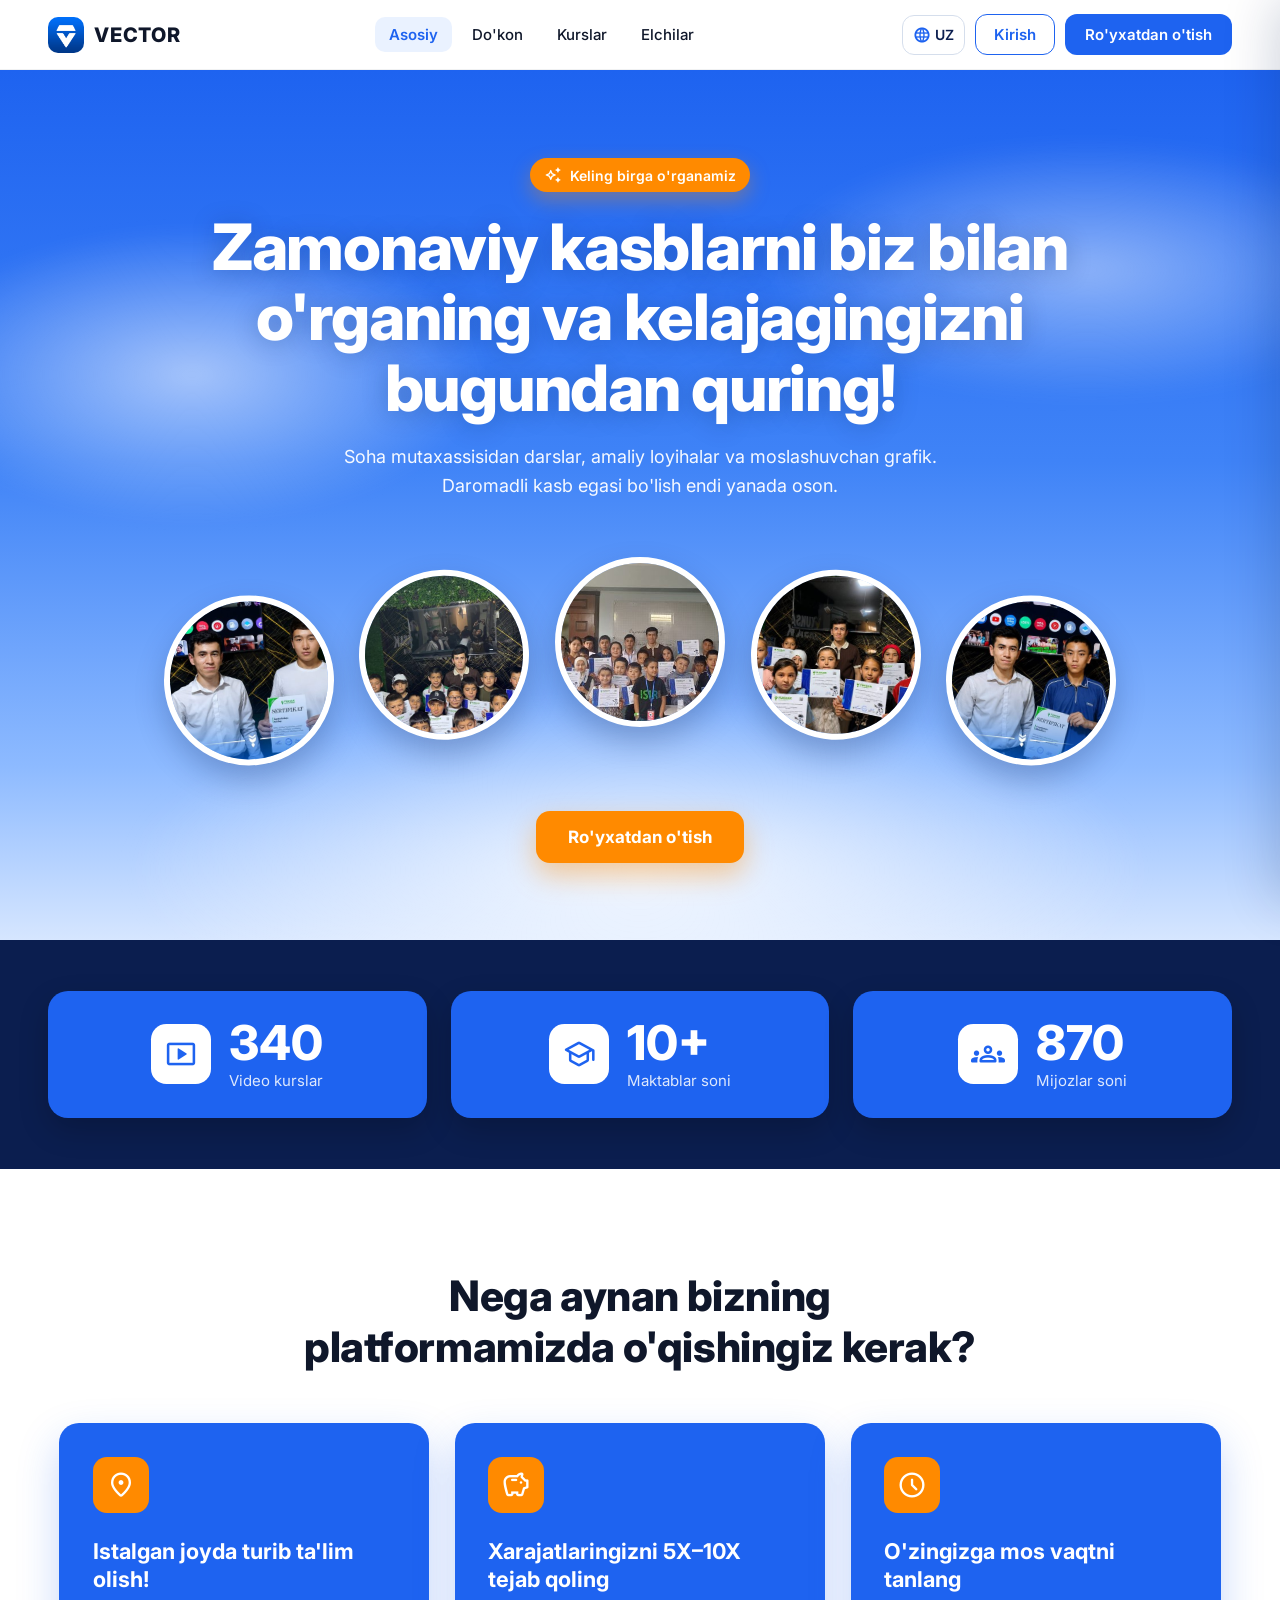
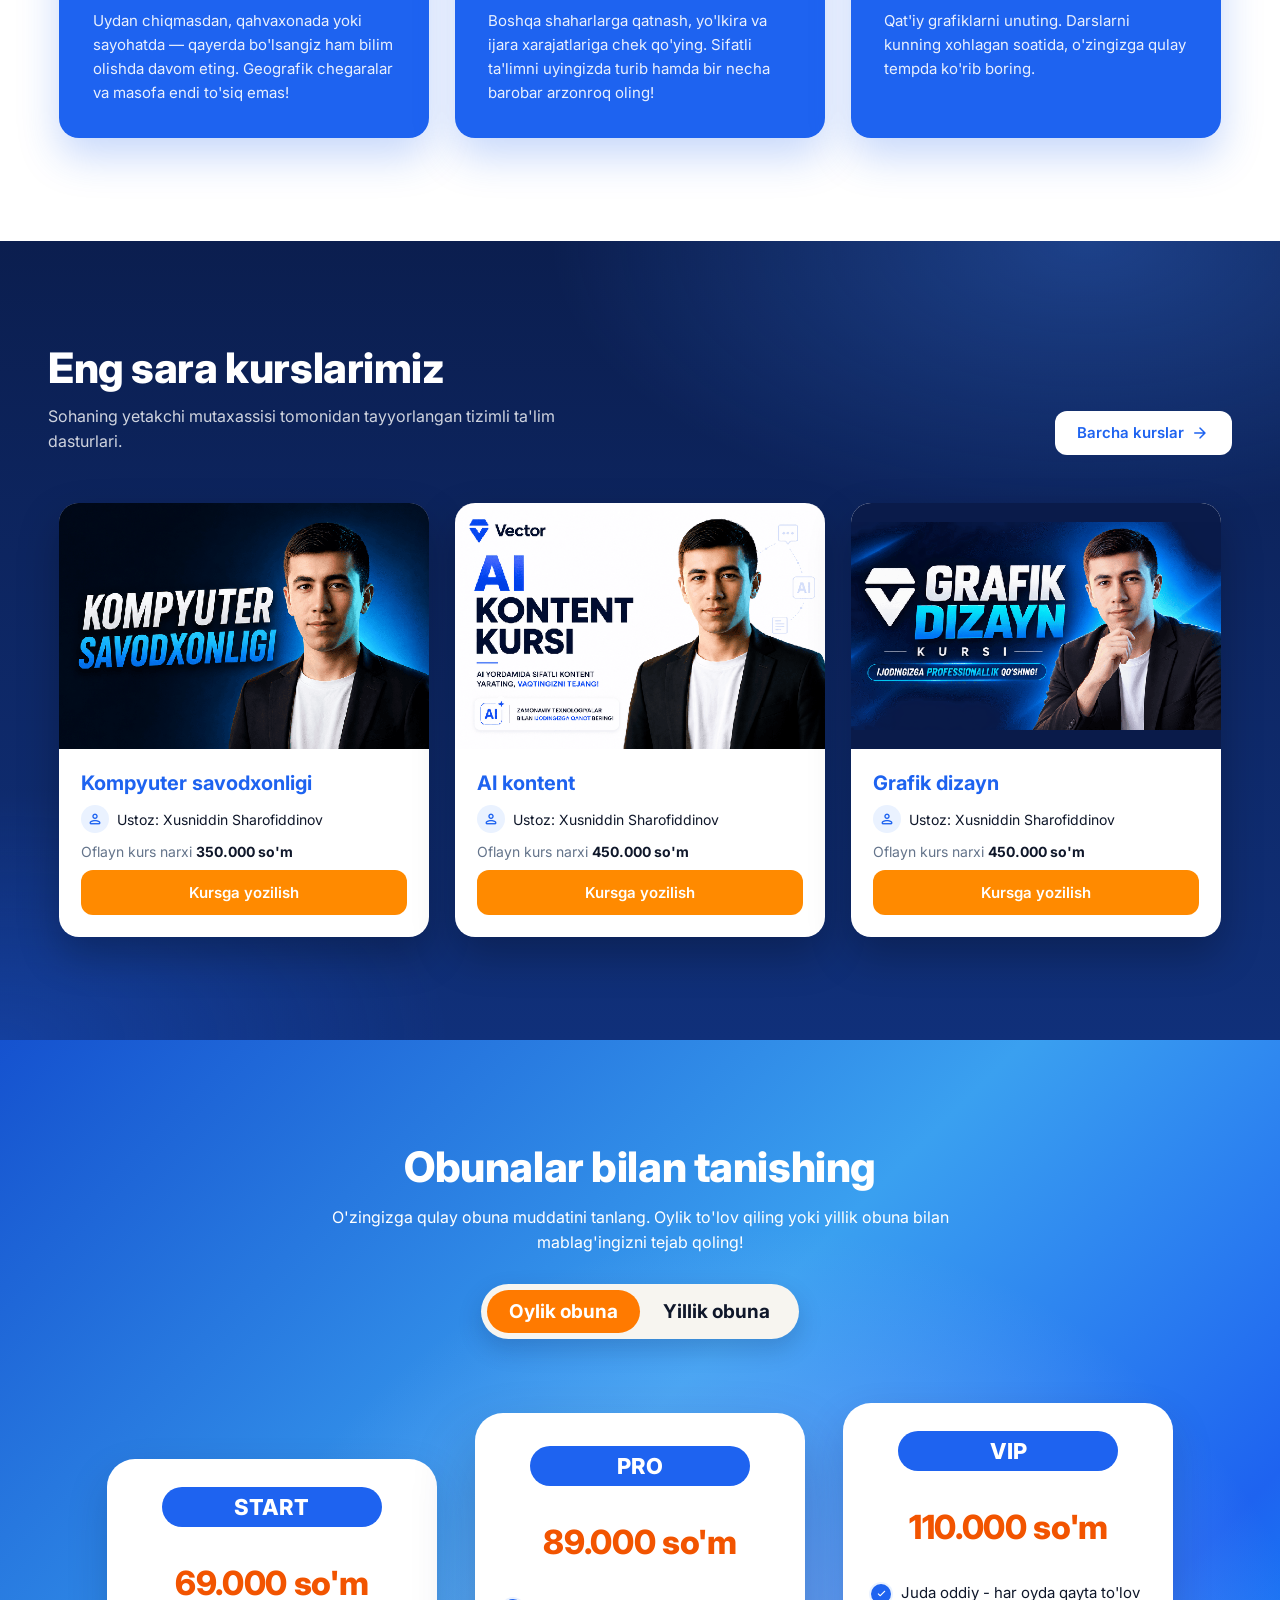
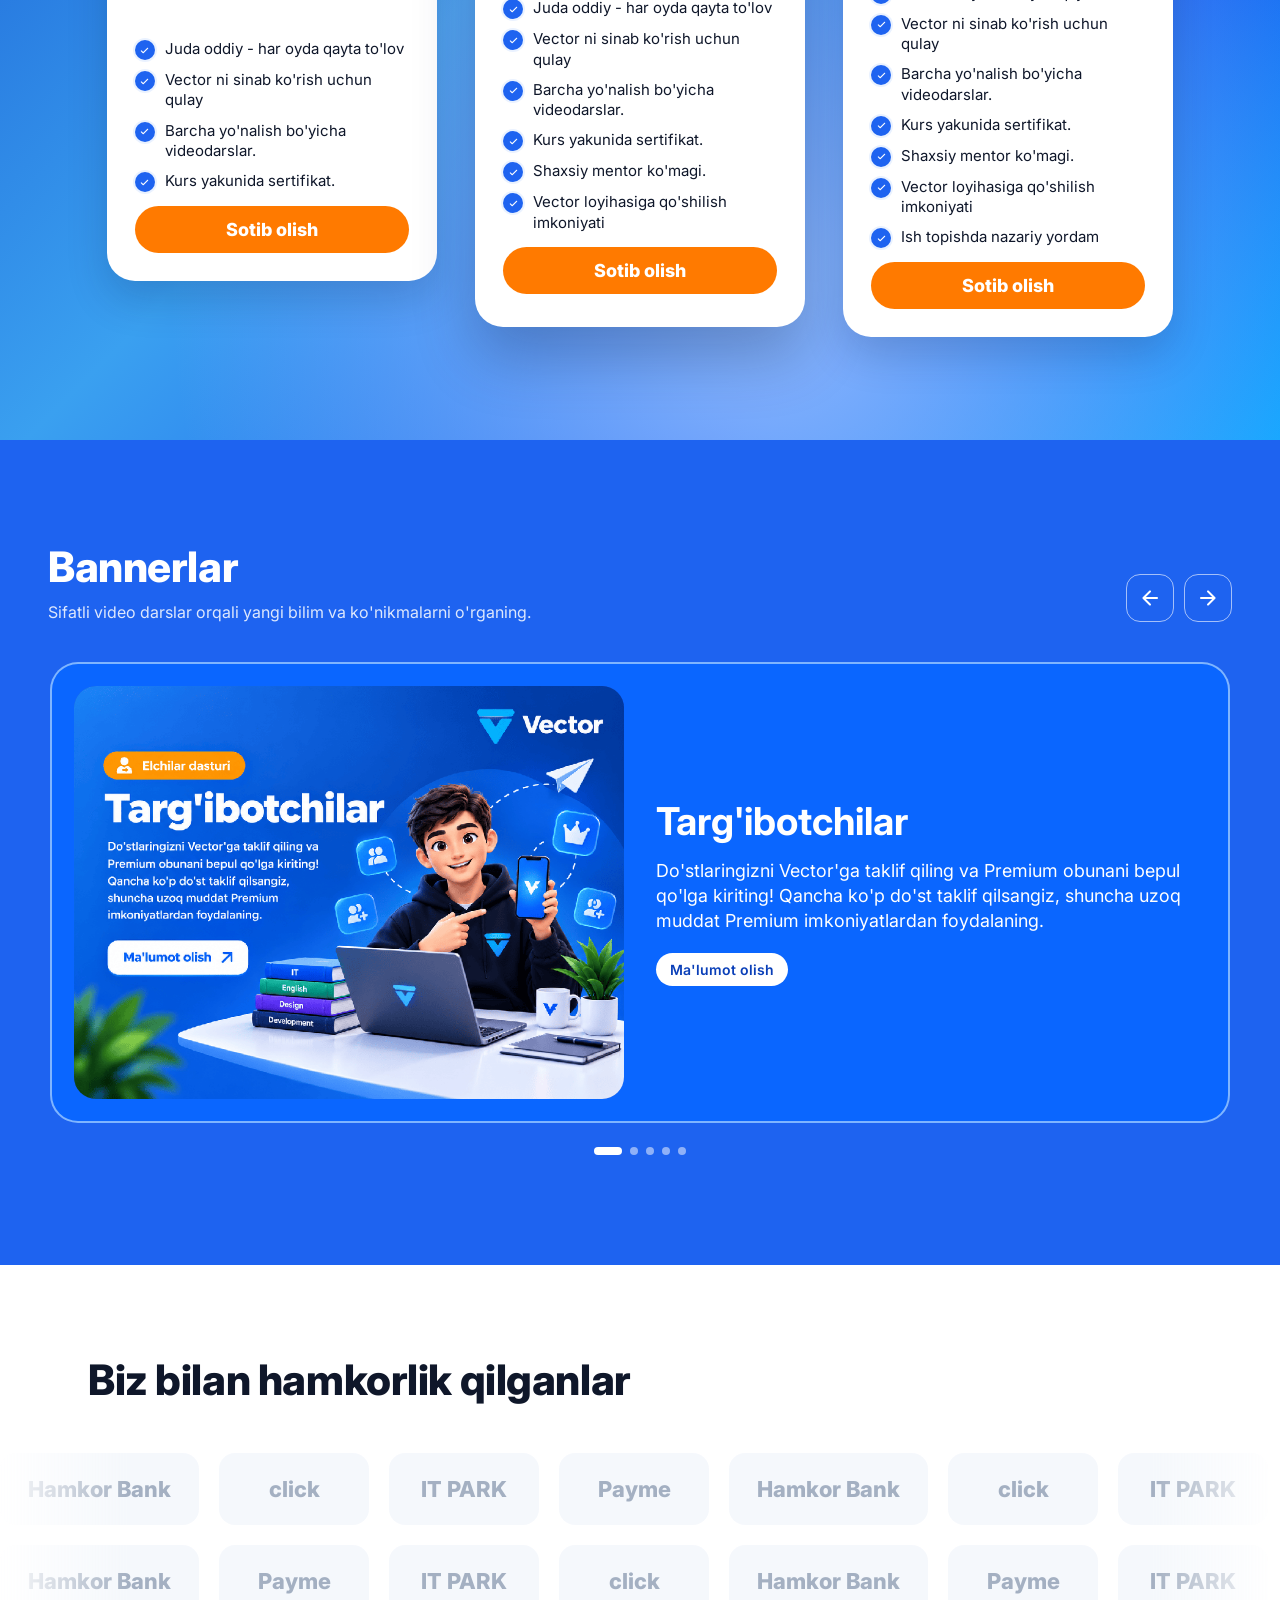
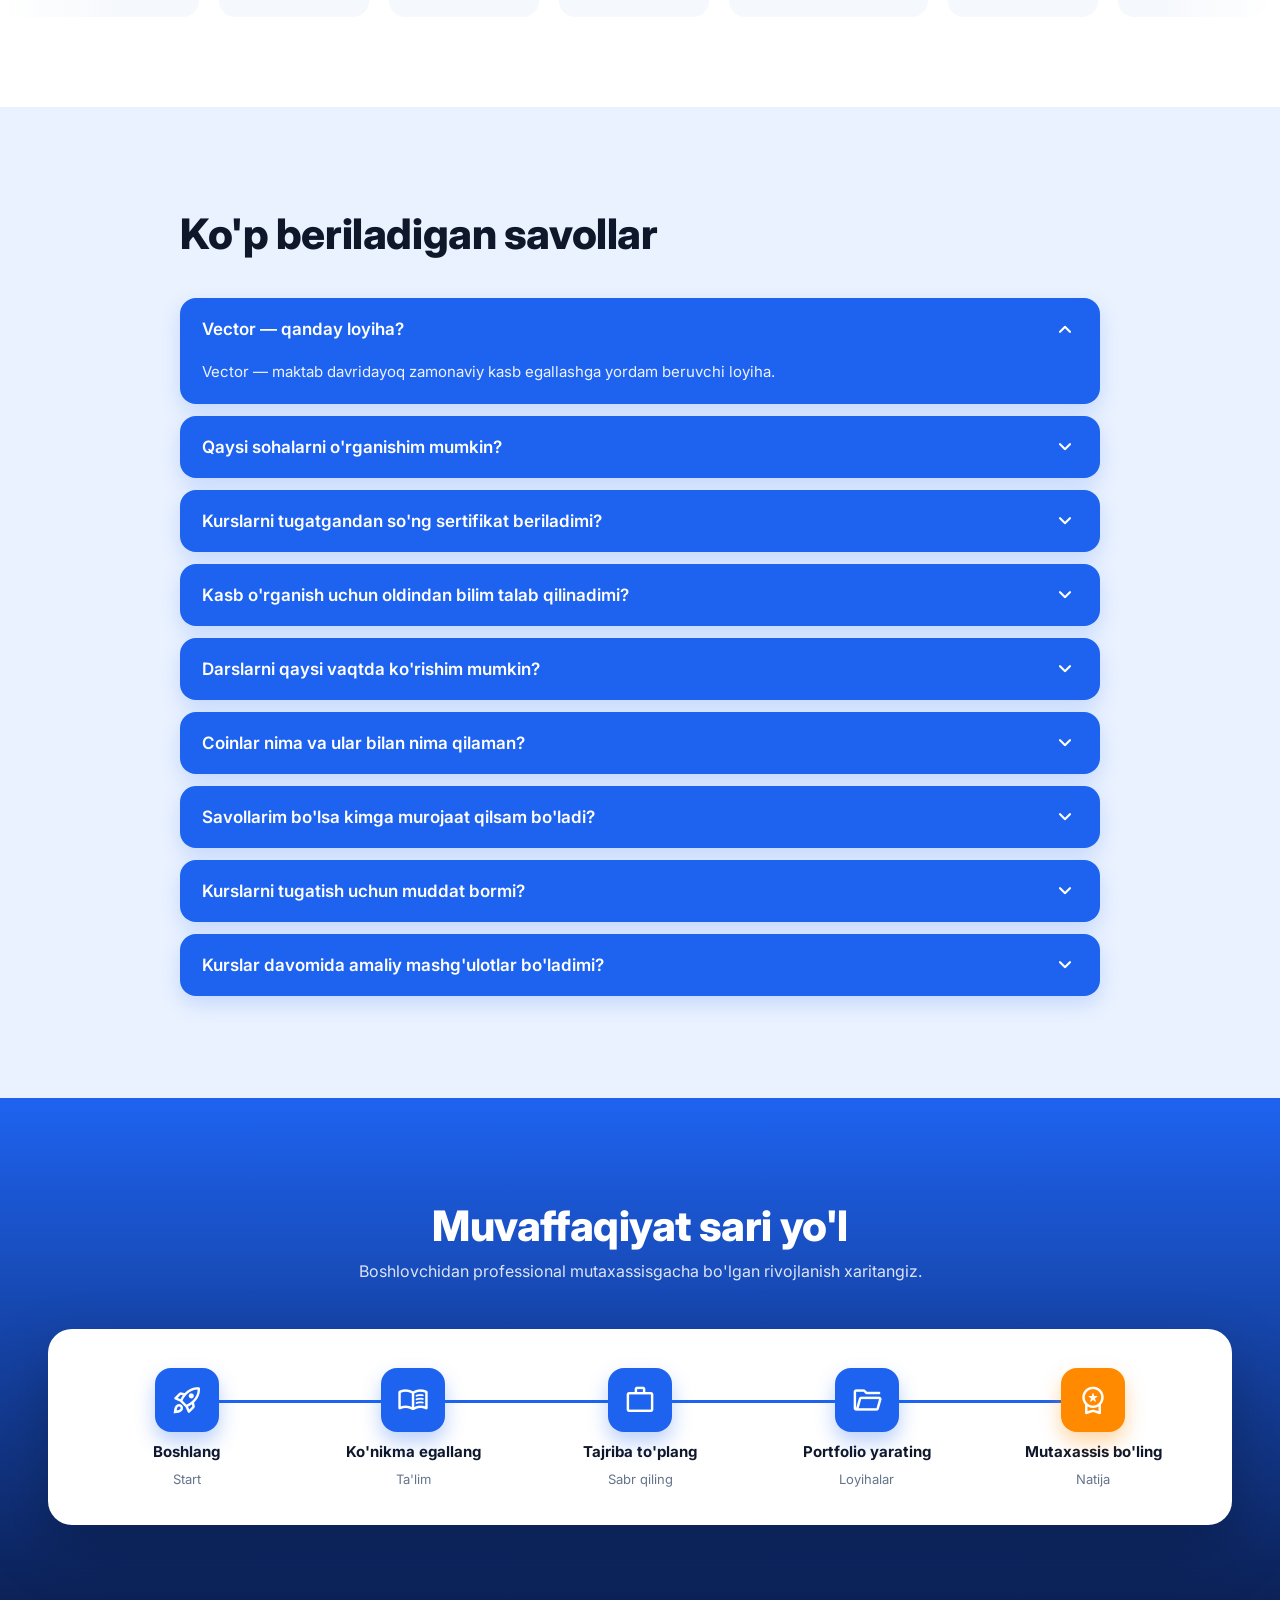
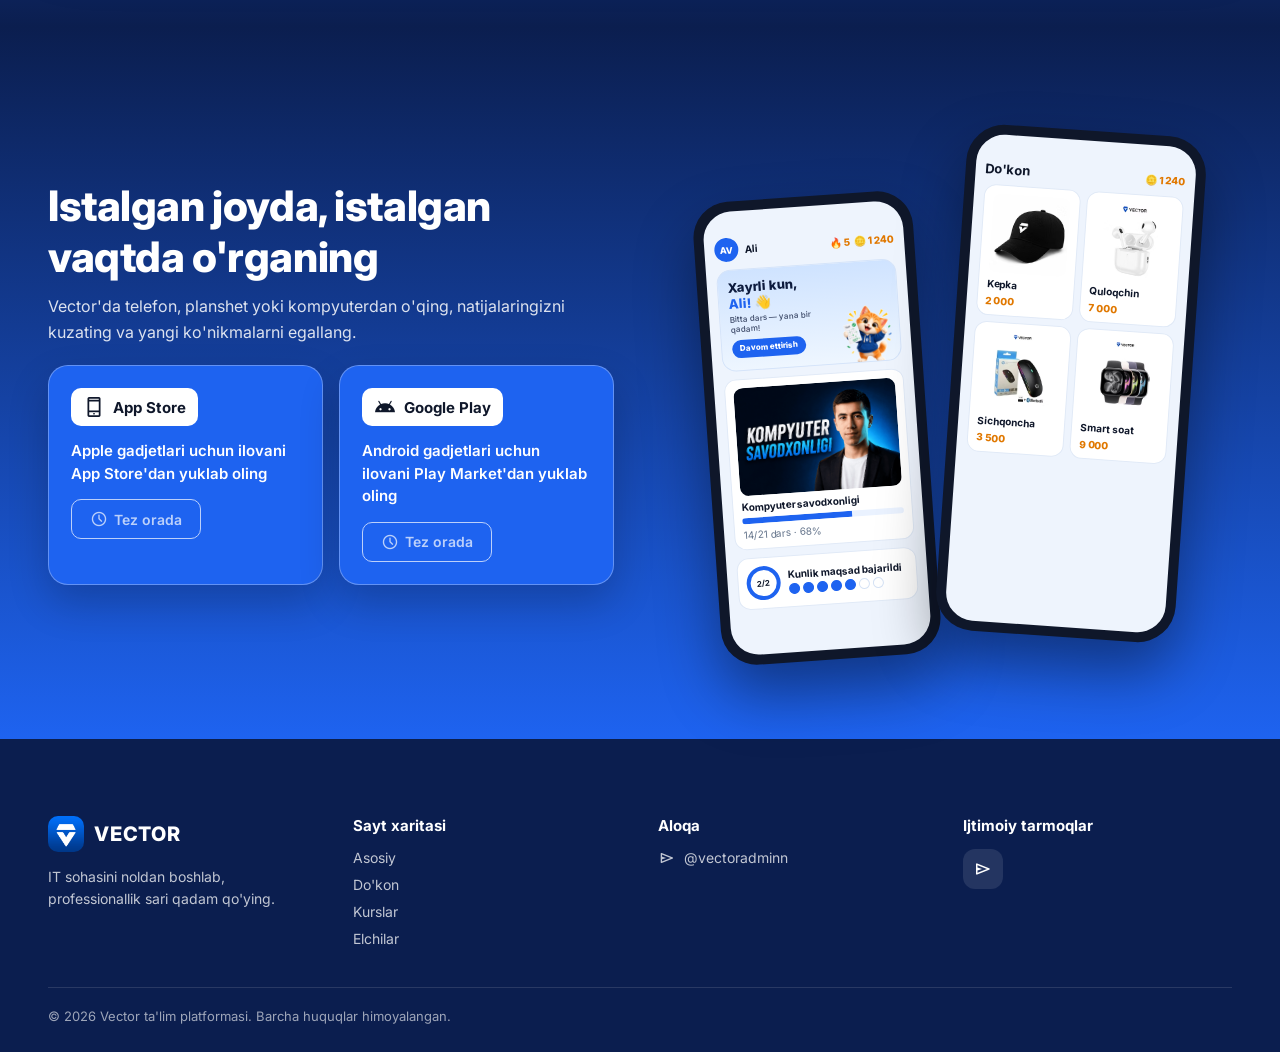
==== commit a827a739: "Tekshiruv: qolib ketgan joylar tuzatildi - Bosh sahifadagi telefon namunasi yangi kabinet ko'rinishi" ====
--- a/index.html
+++ b/index.html
@@ -149,7 +149,20 @@
   .scr .bar { height: 6px; border-radius: 9px; background: #EAF2FF; overflow: hidden; }
   .scr .bar i { display: block; height: 100%; background: linear-gradient(90deg,#1E63F0,#FF8A00); }
   .scr img { width: 100%; border-radius: 9px; display: block; }
-  .scr .hello { background: #1E63F0; color: #fff; border-radius: 12px; padding: 10px; font-weight: 800; font-size: 12px; }
+  .scr { background: #EEF4FD; }
+  .scr .card { border: 1px solid #E1EAF7; box-shadow: none; }
+  .scr .bar i { background: #1E63F0; }
+  .scr .hello { position: relative; overflow: hidden; background: linear-gradient(180deg,#CFE3FF,#EEF6FF); border: 1px solid #D5E4FA; color: #0D1B3E; border-radius: 14px; padding: 10px 10px 12px; font-weight: 800; font-size: 13px; line-height: 1.2; min-height: 92px; }
+  .scr .hello span { color: #1E63F0; display: block; }
+  .scr .hello small { display: block; margin-top: 4px; font-weight: 500; font-size: 8px; color: #3A4766; max-width: 60%; }
+  .scr .hello i { display: inline-block; margin-top: 6px; padding: 4px 8px; border-radius: 99px; background: #1E63F0; color: #fff; font-style: normal; font-size: 8px; }
+  .scr .hello img { position: absolute; right: -4px; bottom: -2px; width: 62px; border-radius: 0; }
+  .scr .card.goal { flex-direction: row; align-items: center; gap: 8px; text-align: left; }
+  .scr .ring { width: 34px; height: 34px; border-radius: 50%; background: conic-gradient(#1E63F0 0 100%, #EAF2FF 0); display: grid; place-items: center; flex: none; }
+  .scr .ring b { width: 26px; height: 26px; border-radius: 50%; background: #fff; display: grid; place-items: center; font-size: 8px; }
+  .scr .days { display: flex; gap: 3px; margin-top: 3px; }
+  .scr .days u { width: 11px; height: 11px; border-radius: 50%; border: 1px solid #D5E2F5; text-decoration: none; }
+  .scr .days u.on { background: #1E63F0; border-color: #1E63F0; }
   .scr .g2 { display: grid; grid-template-columns: 1fr 1fr; gap: 6px; }
   .scr .g2 .card img { aspect-ratio: 1; object-fit: contain; background: #fff; }
   @media (max-width: 1023px) { .phones { display: none; } }
@@ -274,10 +287,10 @@
       </div>
       <div class="phones" data-reveal data-delay="200" aria-hidden="true">
         <div class="phone" style="transform:translateY(24px) rotate(-4deg)"><div class="scr">
-          <div class="top"><span class="av">AV</span><b>Ali Valiyev</b><span class="coin">🪙 1 240</span></div>
-          <div class="hello">Salom, Ali! 👋</div>
+          <div class="top"><span class="av">AV</span><b>Ali</b><span class="coin">🔥 5 &nbsp;🪙 1 240</span></div>
+          <div class="hello">Xayrli kun,<span>Ali! 👋</span><small>Bitta dars — yana bir qadam!</small><i>Davom ettirish</i><img src="assets/img/cat-happy.png" alt=""></div>
           <div class="card"><img src="assets/img/courses/kurs-1.png" alt=""><b>Kompyuter savodxonligi</b><div class="bar"><i style="width:68%"></i></div><span style="color:#64748B">14/21 dars · 68%</span></div>
-          <div class="card"><b>Test: 6/6 ✓</b><span style="color:#16A34A;font-weight:700">+12 coin</span></div>
+          <div class="card goal"><span class="ring"><b>2/2</b></span><div><b>Kunlik maqsad bajarildi</b><div class="days"><u class="on"></u><u class="on"></u><u class="on"></u><u class="on"></u><u class="on"></u><u></u><u></u></div></div></div>
         </div></div>
         <div class="phone b" style="transform:rotate(4deg)"><div class="scr">
           <div class="top"><b style="font-size:13px">Do'kon</b><span class="coin">🪙 1 240</span></div>
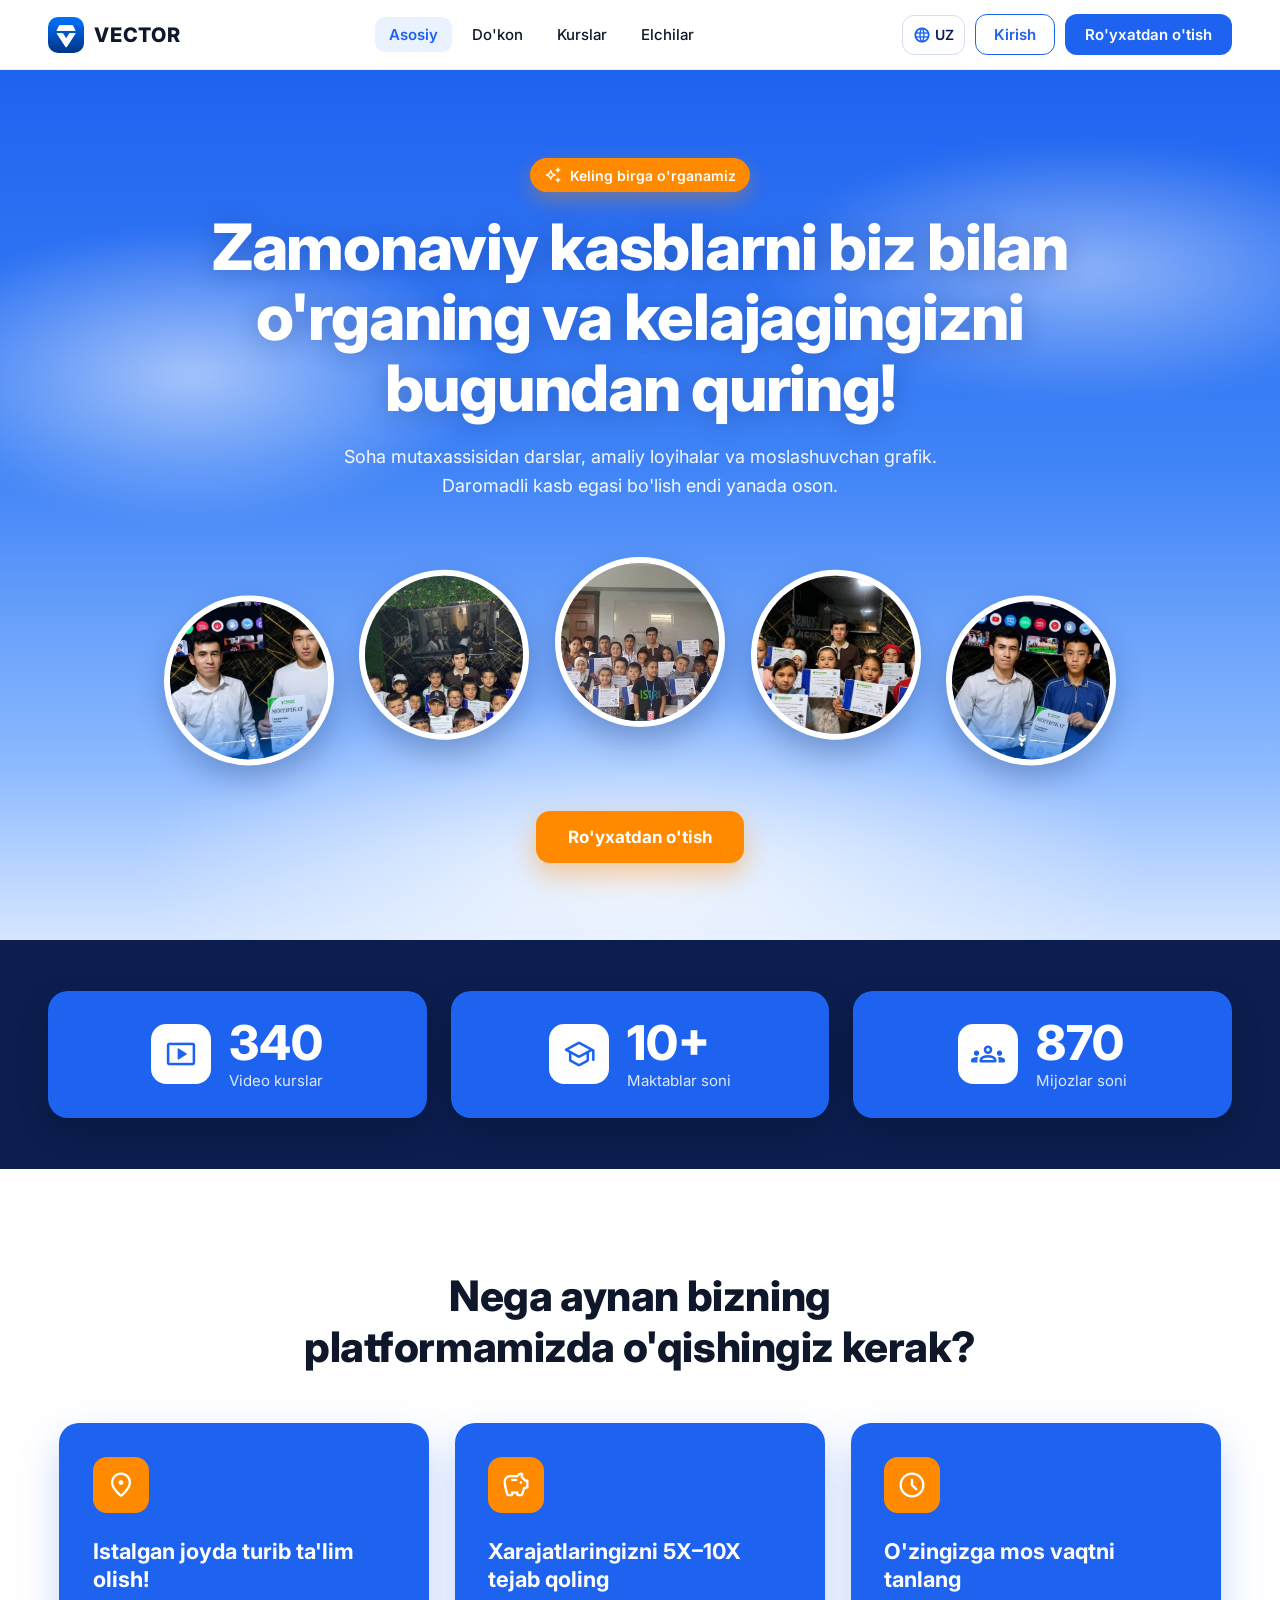
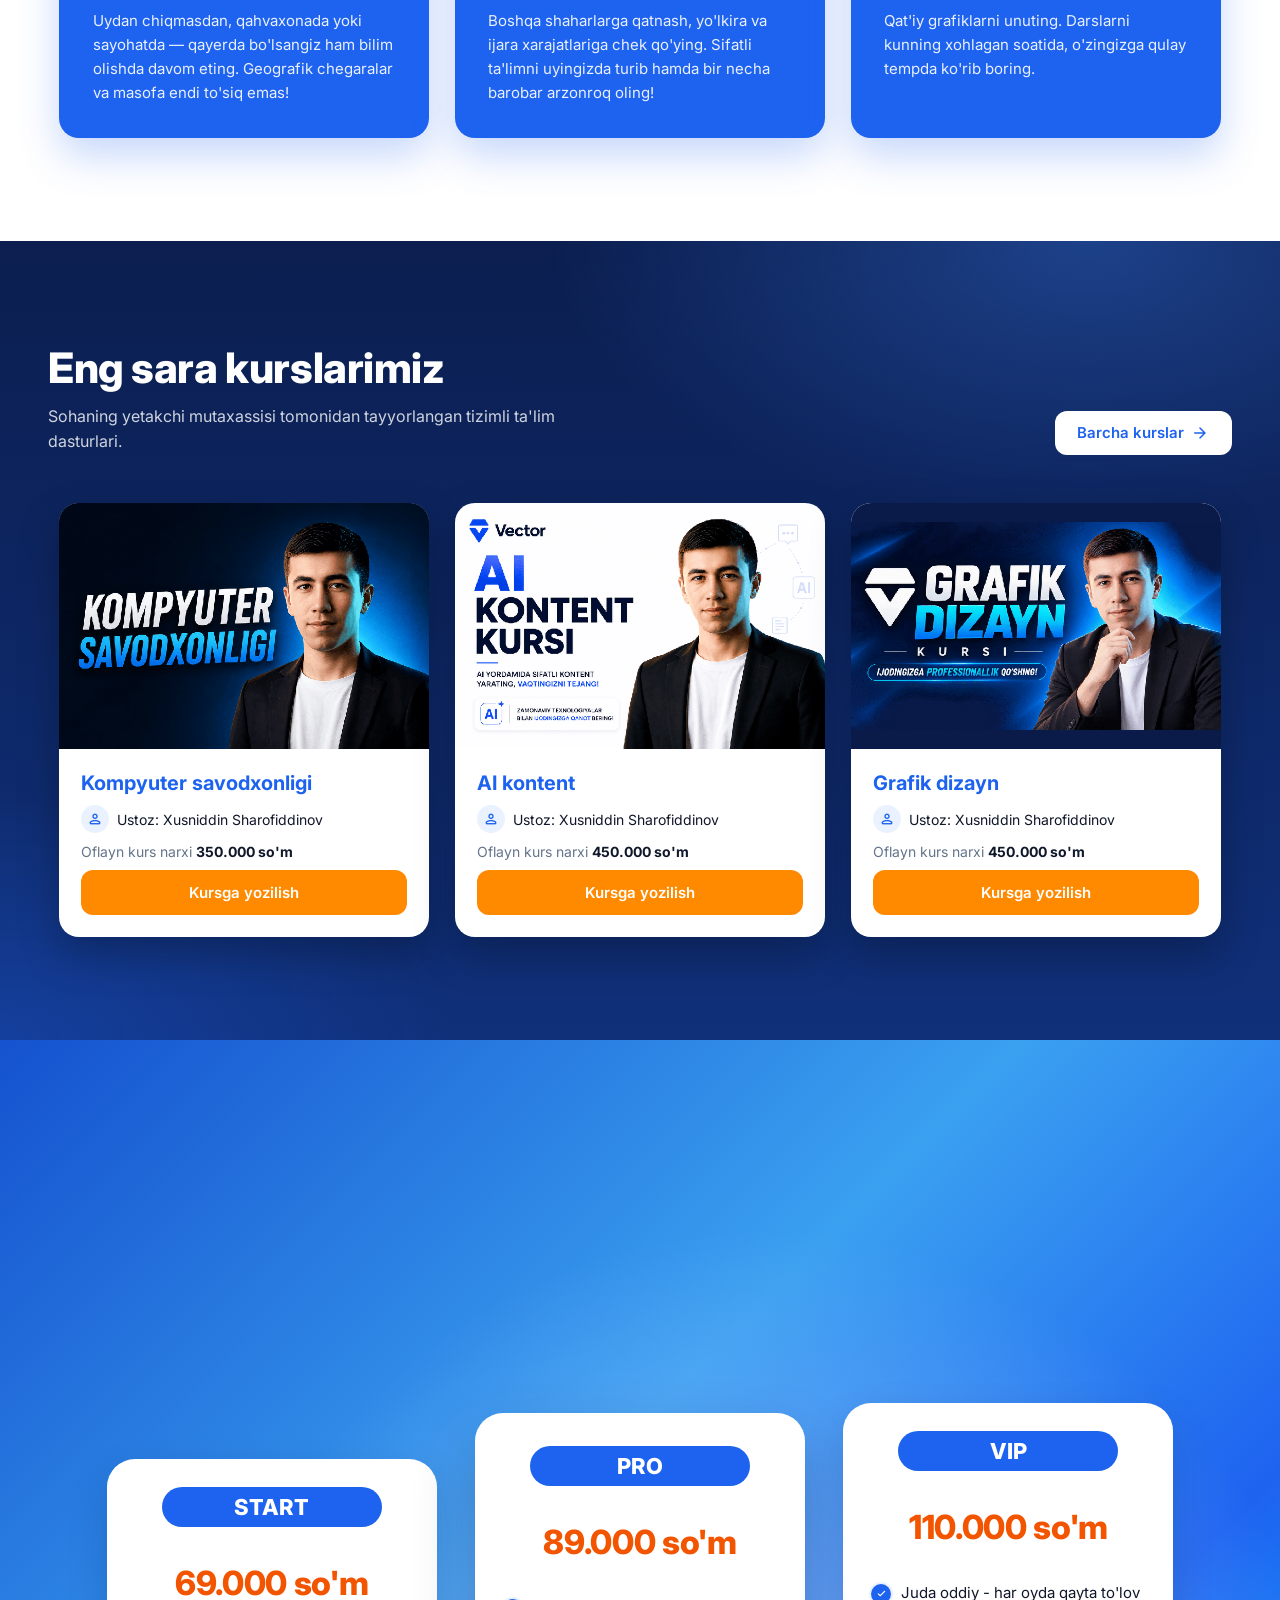
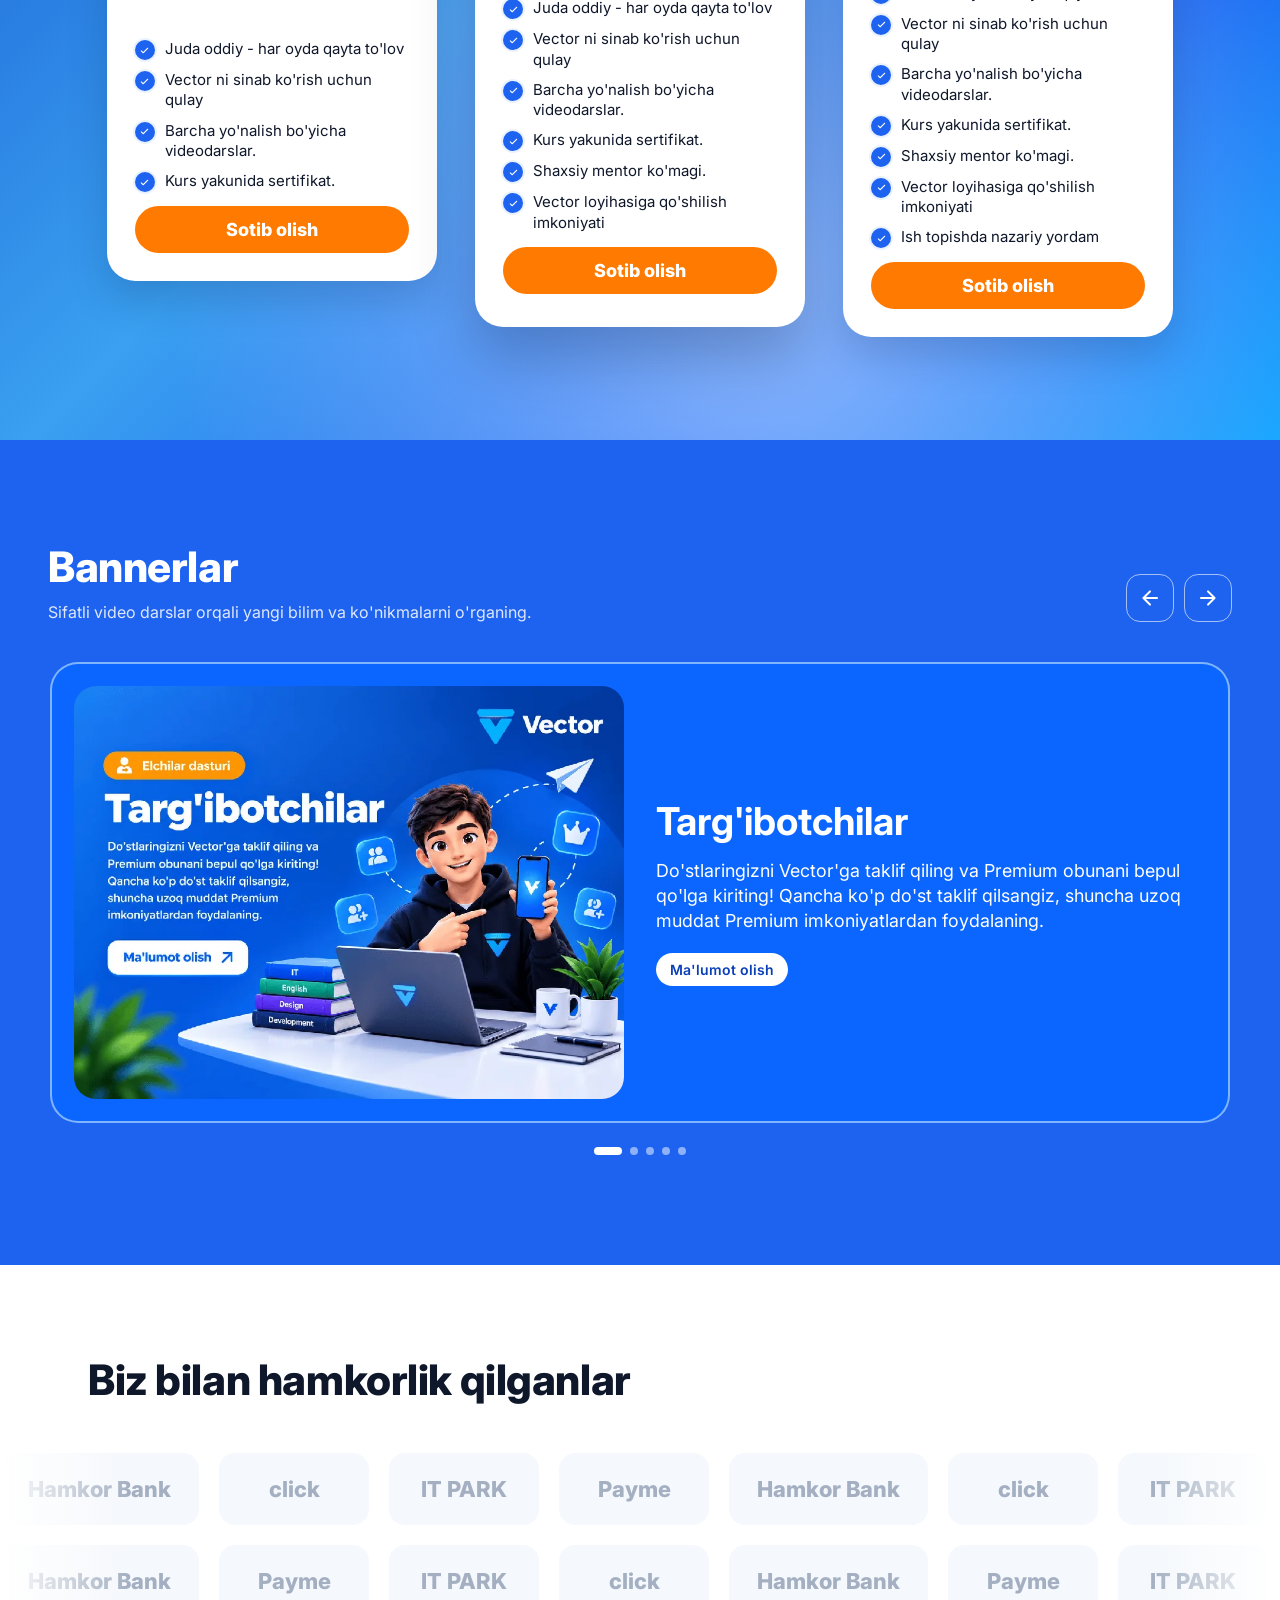
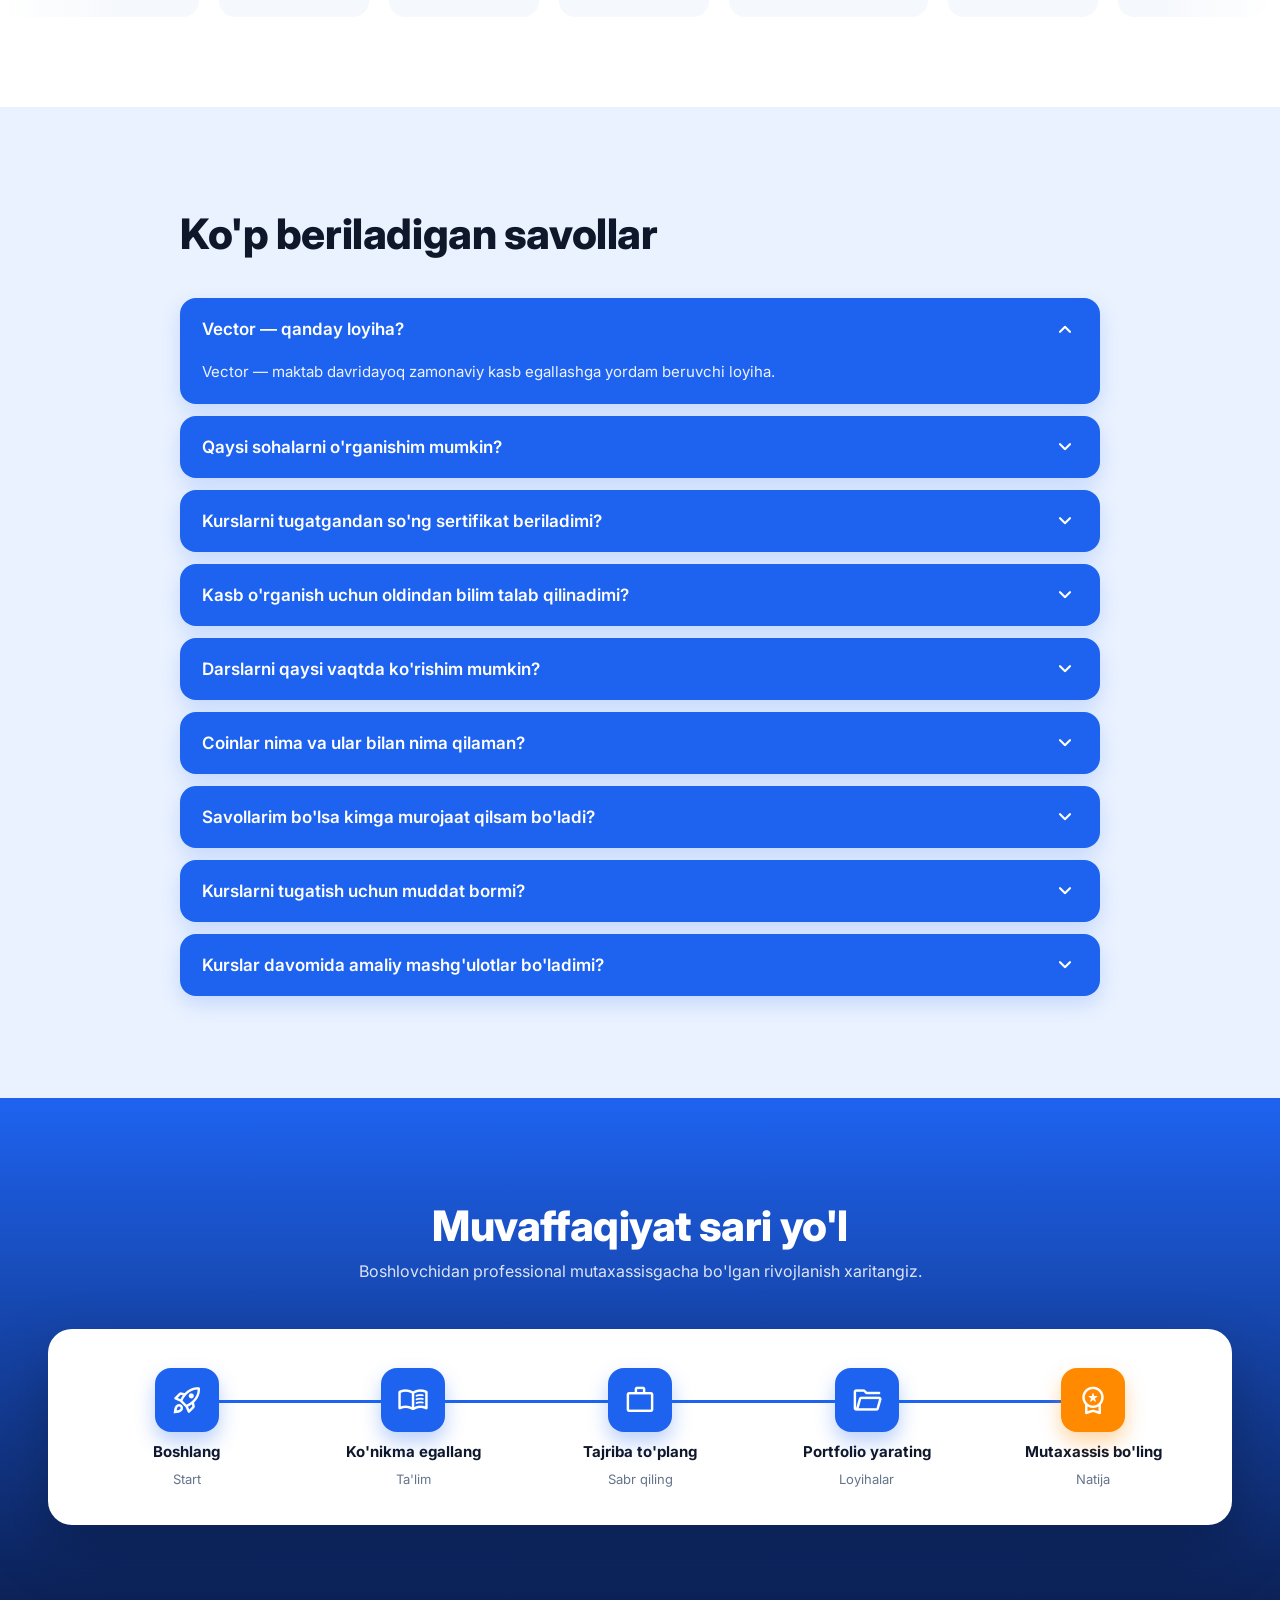
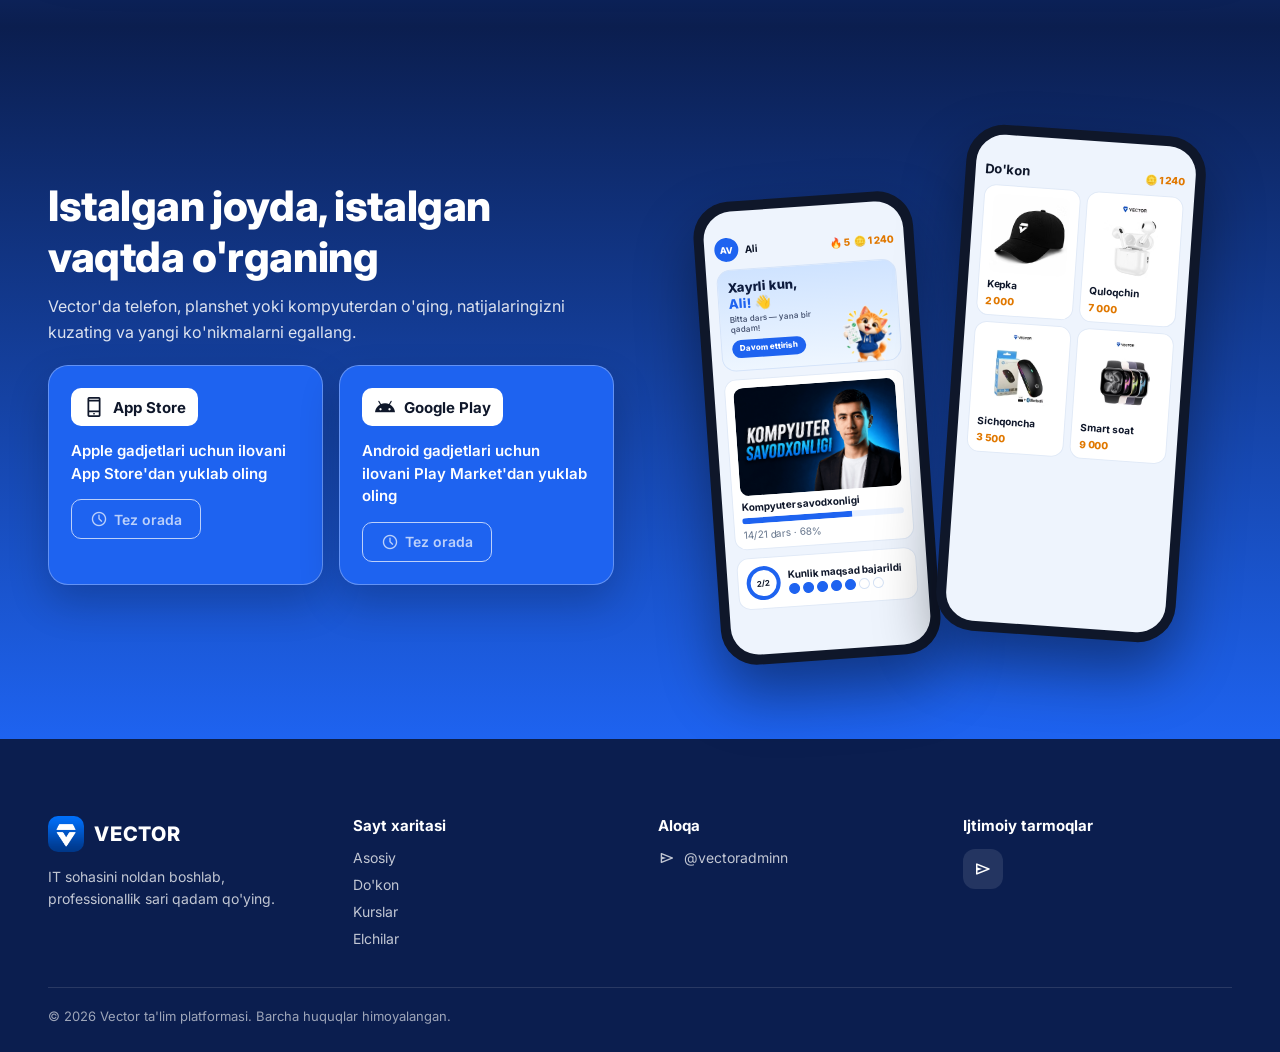
==== commit cf5dffea: "Tezlik: ikonka shrifti kichraytirildi, rasmlar WebP, server keshi issiq turadi - Material Symbols fa" ====
--- a/index.html
+++ b/index.html
@@ -8,11 +8,11 @@
 <meta name="theme-color" content="#1E63F0">
 <meta property="og:title" content="VECTOR — onlayn ta'lim platformasi">
 <meta property="og:description" content="Soha mutaxassisidan darslar, amaliy loyihalar va moslashuvchan grafik.">
-<meta property="og:image" content="assets/img/banners/b1.png">
+<meta property="og:image" content="assets/img/banners/b1.webp">
 <link rel="icon" href="assets/img/vector-logo.png">
 <link rel="preconnect" href="https://fonts.googleapis.com"><link rel="preconnect" href="https://fonts.gstatic.com" crossorigin>
 <link href="https://fonts.googleapis.com/css2?family=Inter:wght@400;500;600;700;800&display=swap" rel="stylesheet">
-<link href="https://fonts.googleapis.com/css2?family=Material+Symbols+Rounded:opsz,wght,FILL@24,500,1&display=swap" rel="stylesheet">
+<link href="https://fonts.googleapis.com/css2?family=Material+Symbols+Rounded:opsz,wght,FILL@24,500,1&icon_names=add_a_photo,android,arrow_back,arrow_back_ios_new,arrow_forward,auto_awesome,badge,balance,block,bug_report,cake,call,campaign,check,check_circle,checkroom,close,cloud,code,content_copy,copyright,credit_card,currency_exchange,dark_mode,description,diamond,done,done_all,download,emoji_events,error,event_available,event_busy,event_repeat,expand_more,face,folder_open,gavel,grade,group,group_add,groups,handshake,help,info,input,language,light,lightbulb,local_shipping,location_on,lock,login,logout,menu,menu_book,military_tech,mode,north_east,note,notifications,orders,paid,password,payments,pending,person,phone,phone_iphone,photo_camera,pill,play_arrow,play_circle,quiz,radio,receipt_long,redeem,road,rocket_launch,savings,schedule,school,search,send,share,shield,shop,shopping_bag,shopping_basket,skeleton,smart_display,smartphone,store,subscriptions,support_agent,tab,tabs,tag,thumb_up,undo,verified,visibility,visibility_off,volunteer_activism,work,workspace_premium&display=block" rel="stylesheet">
 <link rel="stylesheet" href="assets/css/site.css">
 <style>
   /* hero */
@@ -182,11 +182,11 @@
       <h1 id="heroTitle" data-reveal data-delay="80">Zamonaviy kasblarni biz bilan o'rganing va kelajagingizni bugundan quring!</h1>
       <p id="heroText" data-reveal data-delay="160">Soha mutaxassisidan darslar, amaliy loyihalar va moslashuvchan grafik. Daromadli kasb egasi bo'lish endi yanada oson.</p>
       <div class="faces" data-reveal data-delay="220">
-        <div class="face" style="transform:translateY(clamp(8px,3vw,48px)) rotate(-6deg)"><img src="assets/img/students/s4.jpg" alt="Sertifikat topshirish" style="object-position:50% 35%"></div>
-        <div class="face" style="transform:translateY(clamp(2px,1vw,14px)) rotate(-3deg)"><img src="assets/img/students/s2.jpg" alt="O'quvchilar sertifikat bilan" style="object-position:50% 55%;transform:scale(1.35);transform-origin:50% 55%"></div>
-        <div class="face"><img src="assets/img/students/s1.jpg" alt="Sinfdagi o'quvchilar" style="object-position:50% 62%;transform:scale(1.9);transform-origin:50% 62%"></div>
-        <div class="face" style="transform:translateY(clamp(2px,1vw,14px)) rotate(3deg)"><img src="assets/img/students/s3.jpg" alt="O'quvchi qizlar sertifikat bilan" style="object-position:50% 45%;transform:scale(1.35);transform-origin:50% 45%"></div>
-        <div class="face" style="transform:translateY(clamp(8px,3vw,48px)) rotate(6deg)"><img src="assets/img/students/s5.jpg" alt="Sertifikat topshirish" style="object-position:50% 35%"></div>
+        <div class="face" style="transform:translateY(clamp(8px,3vw,48px)) rotate(-6deg)"><img src="assets/img/students/s4.webp" alt="Sertifikat topshirish" style="object-position:50% 35%"></div>
+        <div class="face" style="transform:translateY(clamp(2px,1vw,14px)) rotate(-3deg)"><img loading="lazy" decoding="async" src="assets/img/students/s2.webp" alt="O'quvchilar sertifikat bilan" style="object-position:50% 55%;transform:scale(1.35);transform-origin:50% 55%"></div>
+        <div class="face"><img loading="lazy" decoding="async" src="assets/img/students/s1.webp" alt="Sinfdagi o'quvchilar" style="object-position:50% 62%;transform:scale(1.9);transform-origin:50% 62%"></div>
+        <div class="face" style="transform:translateY(clamp(2px,1vw,14px)) rotate(3deg)"><img loading="lazy" decoding="async" src="assets/img/students/s3.webp" alt="O'quvchi qizlar sertifikat bilan" style="object-position:50% 45%;transform:scale(1.35);transform-origin:50% 45%"></div>
+        <div class="face" style="transform:translateY(clamp(8px,3vw,48px)) rotate(6deg)"><img loading="lazy" decoding="async" src="assets/img/students/s5.webp" alt="Sertifikat topshirish" style="object-position:50% 35%"></div>
       </div>
       <a class="btn-orange" data-reveal data-delay="280" style="margin-top:clamp(24px,5vw,64px)" href="kirish.html?mode=register" data-guest-cta>Ro'yxatdan o'tish</a>
     </div>
@@ -288,17 +288,17 @@
       <div class="phones" data-reveal data-delay="200" aria-hidden="true">
         <div class="phone" style="transform:translateY(24px) rotate(-4deg)"><div class="scr">
           <div class="top"><span class="av">AV</span><b>Ali</b><span class="coin">🔥 5 &nbsp;🪙 1 240</span></div>
-          <div class="hello">Xayrli kun,<span>Ali! 👋</span><small>Bitta dars — yana bir qadam!</small><i>Davom ettirish</i><img src="assets/img/cat-happy.png" alt=""></div>
-          <div class="card"><img src="assets/img/courses/kurs-1.png" alt=""><b>Kompyuter savodxonligi</b><div class="bar"><i style="width:68%"></i></div><span style="color:#64748B">14/21 dars · 68%</span></div>
+          <div class="hello">Xayrli kun,<span>Ali! 👋</span><small>Bitta dars — yana bir qadam!</small><i>Davom ettirish</i><img src="assets/img/cat-happy.webp" alt="" loading="lazy" decoding="async"></div>
+          <div class="card"><img src="assets/img/courses/kurs-1.png" alt="" loading="lazy" decoding="async"><b>Kompyuter savodxonligi</b><div class="bar"><i style="width:68%"></i></div><span style="color:#64748B">14/21 dars · 68%</span></div>
           <div class="card goal"><span class="ring"><b>2/2</b></span><div><b>Kunlik maqsad bajarildi</b><div class="days"><u class="on"></u><u class="on"></u><u class="on"></u><u class="on"></u><u class="on"></u><u></u><u></u></div></div></div>
         </div></div>
         <div class="phone b" style="transform:rotate(4deg)"><div class="scr">
           <div class="top"><b style="font-size:13px">Do'kon</b><span class="coin">🪙 1 240</span></div>
           <div class="g2">
-            <div class="card"><img src="assets/img/gifts/g02.png" alt=""><b>Kepka</b><span class="coin" style="margin:0">2 000</span></div>
-            <div class="card"><img src="assets/img/gifts/g11.png" alt=""><b>Quloqchin</b><span class="coin" style="margin:0">7 000</span></div>
-            <div class="card"><img src="assets/img/gifts/g04.png" alt=""><b>Sichqoncha</b><span class="coin" style="margin:0">3 500</span></div>
-            <div class="card"><img src="assets/img/gifts/g10.png" alt=""><b>Smart soat</b><span class="coin" style="margin:0">9 000</span></div>
+            <div class="card"><img src="assets/img/gifts/g02.png" alt="" loading="lazy" decoding="async"><b>Kepka</b><span class="coin" style="margin:0">2 000</span></div>
+            <div class="card"><img src="assets/img/gifts/g11.png" alt="" loading="lazy" decoding="async"><b>Quloqchin</b><span class="coin" style="margin:0">7 000</span></div>
+            <div class="card"><img src="assets/img/gifts/g04.png" alt="" loading="lazy" decoding="async"><b>Sichqoncha</b><span class="coin" style="margin:0">3 500</span></div>
+            <div class="card"><img src="assets/img/gifts/g10.png" alt="" loading="lazy" decoding="async"><b>Smart soat</b><span class="coin" style="margin:0">9 000</span></div>
           </div>
         </div></div>
       </div>
@@ -378,11 +378,11 @@
 
   // ---------- bannerlar ----------
   const BANNERS = [
-    { title: "Targ'ibotchilar", text: "Do'stlaringizni Vector'ga taklif qiling va Premium obunani bepul qo'lga kiriting! Qancha ko'p do'st taklif qilsangiz, shuncha uzoq muddat Premium imkoniyatlardan foydalaning.", cta: "Ma'lumot olish", href: '#savollar', img: 'assets/img/banners/b1.png', alt: 'Elchilar dasturi banneri' },
-    { title: '60% gacha tejang', text: "Yillik obunani tanlang va oylik to'lovga nisbatan sezilarli mablag' tejang. Barcha kurslar bir yil davomida ochiq.", cta: "Tariflarni ko'rish", href: '#obunalar', img: 'assets/img/banners/b2.png', alt: 'Yillik obuna banneri' },
-    { title: "Coin to'plang — sovg'a oling", text: "Darslarni tugatib coin yig'ing va ularni Vector do'konida noutbuk, smartfon, quloqchin kabi sovg'alarga almashtiring.", cta: "Do'konga o'tish", href: 'dokon.html', img: 'assets/img/banners/b3.png', alt: "Do'kon banneri" },
-    { title: 'Kiber xavfsizlik', text: "Raqamli dunyoda xavfsiz bo'lishni o'rganing: tarmoq xavfsizligi, zararli dasturlarni aniqlash va amaliy loyihalar.", cta: "Kursni ko'rish", href: 'kurslar.html', img: 'assets/img/banners/b4.png', alt: 'Kiber xavfsizlik kursi banneri' },
-    { title: "Telefoningizda o'qing", text: 'Vector saytini telefoningizda oching va darslarni istalgan joyda, istalgan vaqtda ko\'ring.', cta: 'Batafsil', href: '#ilova', img: 'assets/img/banners/b5.png', alt: 'Mobil ilova banneri' }
+    { title: "Targ'ibotchilar", text: "Do'stlaringizni Vector'ga taklif qiling va Premium obunani bepul qo'lga kiriting! Qancha ko'p do'st taklif qilsangiz, shuncha uzoq muddat Premium imkoniyatlardan foydalaning.", cta: "Ma'lumot olish", href: '#savollar', img: 'assets/img/banners/b1.webp', alt: 'Elchilar dasturi banneri' },
+    { title: '60% gacha tejang', text: "Yillik obunani tanlang va oylik to'lovga nisbatan sezilarli mablag' tejang. Barcha kurslar bir yil davomida ochiq.", cta: "Tariflarni ko'rish", href: '#obunalar', img: 'assets/img/banners/b2.webp', alt: 'Yillik obuna banneri' },
+    { title: "Coin to'plang — sovg'a oling", text: "Darslarni tugatib coin yig'ing va ularni Vector do'konida noutbuk, smartfon, quloqchin kabi sovg'alarga almashtiring.", cta: "Do'konga o'tish", href: 'dokon.html', img: 'assets/img/banners/b3.webp', alt: "Do'kon banneri" },
+    { title: 'Kiber xavfsizlik', text: "Raqamli dunyoda xavfsiz bo'lishni o'rganing: tarmoq xavfsizligi, zararli dasturlarni aniqlash va amaliy loyihalar.", cta: "Kursni ko'rish", href: 'kurslar.html', img: 'assets/img/banners/b4.webp', alt: 'Kiber xavfsizlik kursi banneri' },
+    { title: "Telefoningizda o'qing", text: 'Vector saytini telefoningizda oching va darslarni istalgan joyda, istalgan vaqtda ko\'ring.', cta: 'Batafsil', href: '#ilova', img: 'assets/img/banners/b5.webp', alt: 'Mobil ilova banneri' }
   ];
   let bi = 0, timer = 0;
   const track = document.getElementById('track'), dots = document.getElementById('dots');
--- a/assets/css/site.css
+++ b/assets/css/site.css
@@ -44,7 +44,8 @@
 .vh-drawer .panel { position: absolute; top: 0; right: 0; bottom: 0; width: min(320px, 86vw); background: #fff; padding: 20px; display: flex; flex-direction: column; gap: 6px; transform: translateX(105%); transition: transform .3s cubic-bezier(.2,.7,.2,1); box-shadow: -20px 0 50px rgba(11,30,79,.2); }
 .vh-drawer.open { pointer-events: auto; }
 .vh-drawer.open .ov { opacity: 1; }
-.vh-drawer.open .panel { transform: none; }
+.vh-drawer .panel { visibility: hidden; transition: transform .3s cubic-bezier(.2,.7,.2,1), visibility 0s .3s; }
+.vh-drawer.open .panel { transform: none; visibility: visible; transition: transform .3s cubic-bezier(.2,.7,.2,1); }
 .vh-drawer .panel a.lnk { padding: 14px 12px; border-radius: 12px; font-weight: 600; font-size: 17px; color: #0F172A; }
 .vh-drawer .panel a.lnk:hover, .vh-drawer .panel a.lnk[aria-current="page"] { background: #EAF2FF; color: #1E63F0; }
 .vh-drawer .panel .acts { margin-top: auto; display: flex; flex-direction: column; gap: 10px; }
@@ -74,3 +75,35 @@
 .vm .x { position: absolute; top: 12px; right: 12px; border: 0; cursor: pointer; width: 38px; height: 38px; border-radius: 12px; background: #EAF2FF; color: #1E63F0; display: grid; place-items: center; font-size: 22px; }
 .vm h2 { margin: 4px 0 0; font-size: 22px; font-weight: 800; }
 .vm p { margin: 0; color: #64748B; font-size: 15px; line-height: 1.5; }
+
+/* ---------- kirgan o'quvchi menyusi (ko'k tasma + oq pilla) ---------- */
+.vh.vu { background: #1E63F0; border-bottom: 0; backdrop-filter: none; -webkit-backdrop-filter: none; }
+.vu-in { max-width: 1216px; margin: 0 auto; padding: 14px 16px; display: flex; align-items: center; gap: 16px; }
+.vu-bar { flex: 1; min-width: 0; height: 60px; background: #fff; border-radius: 22px; display: flex; align-items: center; gap: 18px; padding: 0 8px 0 20px; }
+.vu-bar .vh-logo img { width: 40px; height: 40px; }
+.vu-bar .vh-logo span { font-size: 21px; letter-spacing: .05em; color: #0B1E4F; }
+.vu-nav { margin-left: auto; display: flex; align-items: center; gap: 22px; }
+.vu-nav a, .vu-off { font-weight: 500; font-size: 15.5px; color: #1F2A44; display: inline-flex; align-items: center; gap: 6px; white-space: nowrap; }
+.vu-nav a:hover, .vu-nav a[aria-current="page"] { color: #1E63F0; }
+.vu-nav a[aria-current="page"] { font-weight: 600; }
+.vu-off { color: #A3AEC2; cursor: default; }
+.vu-bell { width: 46px; height: 46px; border-radius: 50%; background: #1E63F0; color: #fff; display: grid; place-items: center; flex: none; transition: background .2s; }
+.vu-bell:hover { background: #1552cf; color: #fff; }
+.vu-bell .ms { font-size: 24px; }
+.vu-me { height: 60px; min-width: 174px; background: #fff; border-radius: 22px; display: flex; align-items: center; gap: 12px; padding: 0 22px 0 8px; color: #0F172A; flex: none; }
+.vu-me:hover { color: #0F172A; box-shadow: 0 8px 20px rgba(11,30,79,.18); }
+.vu-ava { width: 44px; height: 44px; border-radius: 50%; background: #0B1E4F; color: #fff; display: grid; place-items: center; font-weight: 800; font-size: 18px; overflow: hidden; flex: none; }
+.vu-ava img { width: 100%; height: 100%; object-fit: cover; }
+.vu-nm { display: flex; flex-direction: column; line-height: 1.2; min-width: 0; }
+.vu-nm b { color: #1E63F0; font-size: 15.5px; white-space: nowrap; overflow: hidden; text-overflow: ellipsis; max-width: 120px; }
+.vu-nm small { color: #475569; font-size: 12.5px; }
+.vu .vh-burger { background: #EAF2FF; }
+@media (max-width: 1100px) { .vu-nav { gap: 14px; } .vu-nav a, .vu-off { font-size: 14.5px; } }
+@media (max-width: 960px) {
+  .vu-nav { display: none; }
+  .vu-bar .vh-burger { display: grid; }
+  .vu-bell { margin-left: auto; }
+  .vu-me { min-width: 0; padding: 0 8px; }
+  .vu-nm { display: none; }
+}
+@media (max-width: 480px) { .vu-in { padding: 10px 12px; gap: 10px; } .vu-bar { height: 56px; padding-left: 12px; gap: 10px; } .vu-me { height: 56px; } .vu-bell { width: 42px; height: 42px; } }
